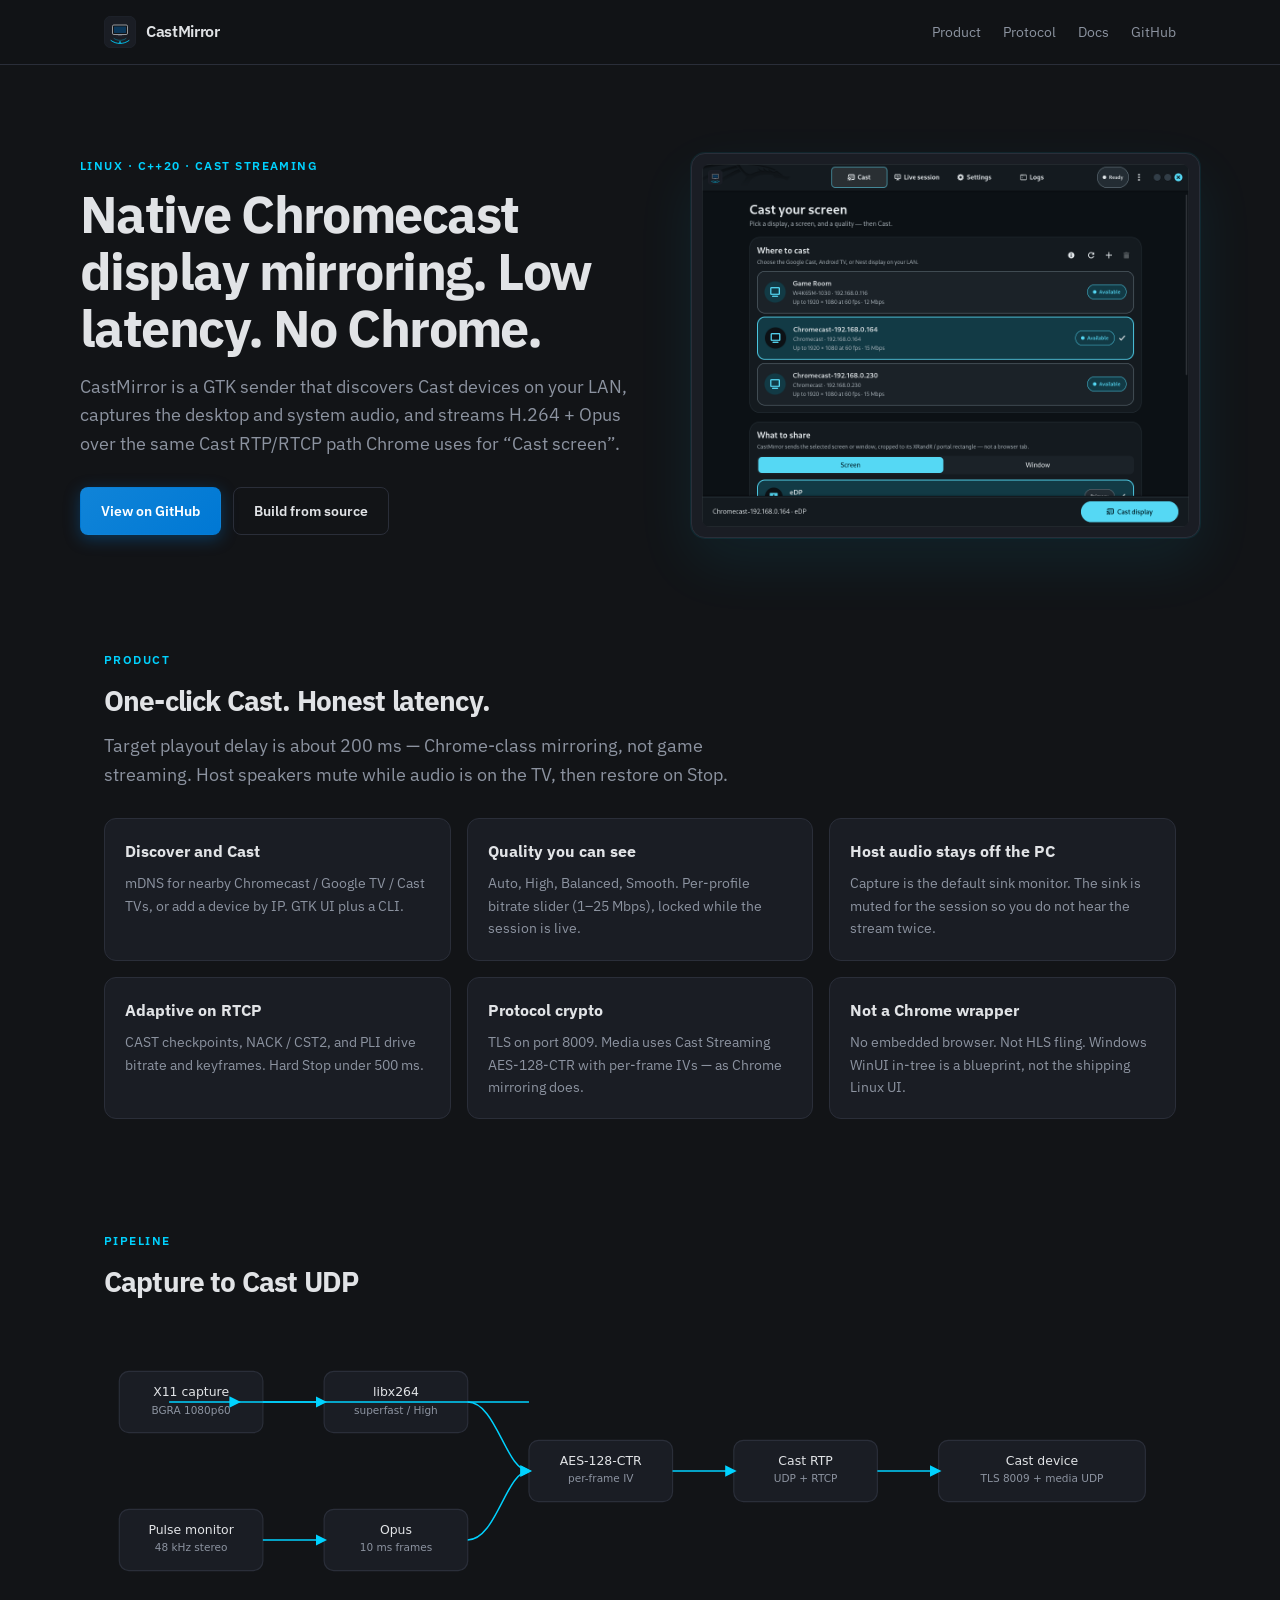
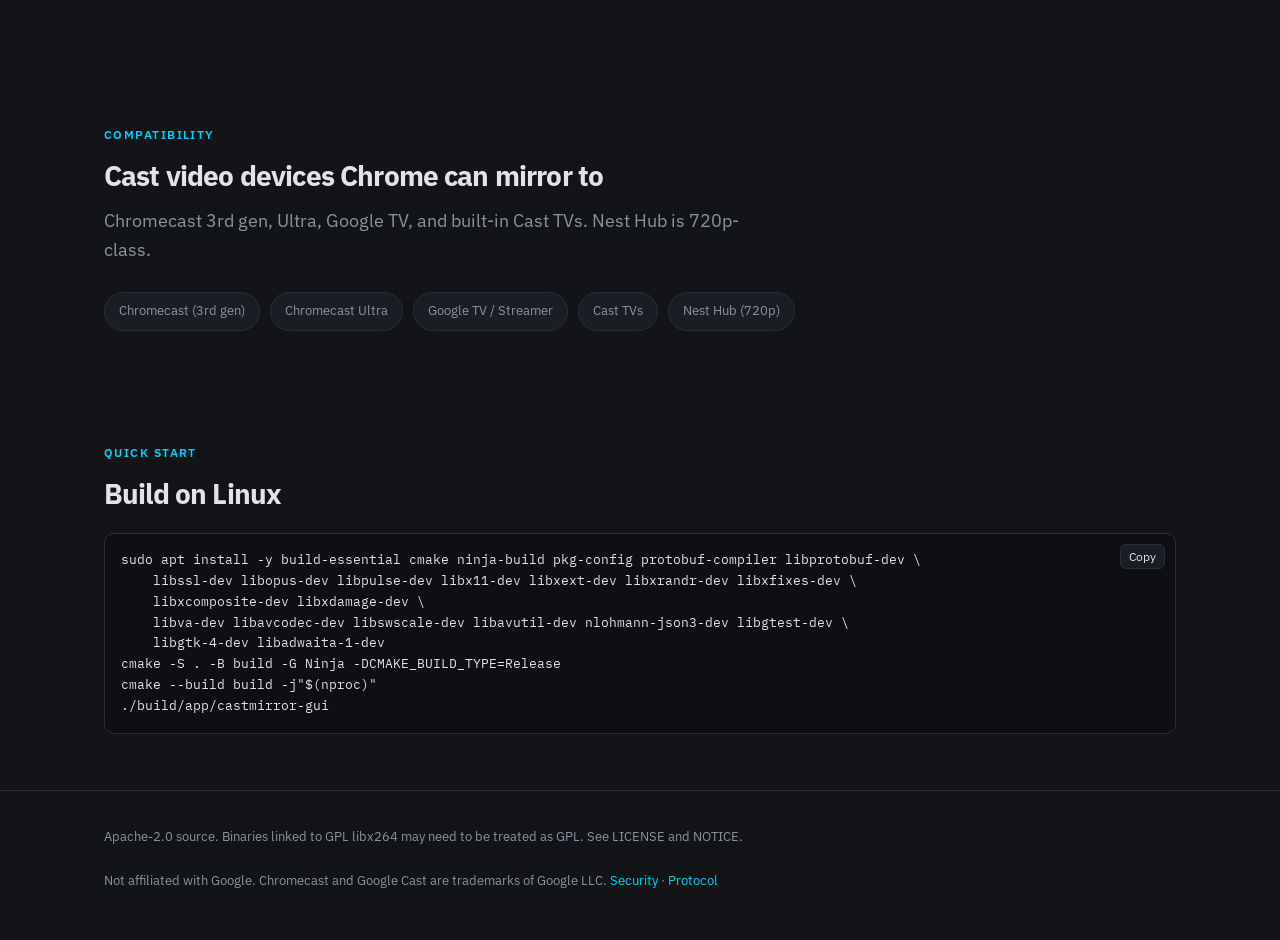
==== docs/index.html @ 37ae88c6 "docs: sweep stale documentation, update architecture, test report to 87/87, and dependencies" ====
<!DOCTYPE html>
<html lang="en">
<head>
  <meta charset="utf-8">
  <meta name="viewport" content="width=device-width, initial-scale=1">
  <title>CastMirror — Native Chromecast display mirroring</title>
  <meta name="description" content="Native Chromecast display mirroring for Linux. Low latency. No Chrome.">
  <meta property="og:title" content="CastMirror">
  <meta property="og:description" content="Native Chromecast display mirroring. Low latency. No Chrome.">
  <meta property="og:image" content="assets/og-image.png">
  <link rel="icon" href="assets/favicon.svg" type="image/svg+xml">
  <link rel="preconnect" href="https://fonts.googleapis.com">
  <link rel="preconnect" href="https://fonts.gstatic.com" crossorigin>
  <link href="https://fonts.googleapis.com/css2?family=IBM+Plex+Mono:wght@400;500&family=IBM+Plex+Sans:wght@400;500;600;700&display=swap" rel="stylesheet">
  <link rel="stylesheet" href="styles.css">
</head>
<body>
  <nav>
    <div class="wrap">
      <a class="brand" href="#top"><img src="assets/logo.svg" alt="">CastMirror</a>
      <div class="nav-links">
        <a href="#product">Product</a>
        <a href="#protocol">Protocol</a>
        <a data-repo-href="/blob/master/docs/building.md">Docs</a>
        <a data-repo-href="">GitHub</a>
      </div>
    </div>
  </nav>

  <header class="wrap hero" id="top">
    <div>
      <p class="section-kicker">Linux · C++20 · Cast Streaming</p>
      <h1>Native Chromecast display mirroring. Low latency. No Chrome.</h1>
      <p class="lede">CastMirror is a GTK sender that discovers Cast devices on your LAN, captures the desktop and system audio, and streams H.264 + Opus over the same Cast RTP/RTCP path Chrome uses for “Cast screen”.</p>
      <div class="cta">
        <a class="btn btn-primary" data-repo-href="">View on GitHub</a>
        <a class="btn btn-ghost" href="#start">Build from source</a>
      </div>
    </div>
    <div class="bezel">
      <img src="assets/screenshot-cast.png" alt="CastMirror GTK app in the Ready state">
    </div>
  </header>

  <section id="product">
    <div class="wrap">
      <p class="section-kicker">Product</p>
      <h2>One-click Cast. Honest latency.</h2>
      <p class="lede">Target playout delay is about 200 ms — Chrome-class mirroring, not game streaming. Host speakers mute while audio is on the TV, then restore on Stop.</p>
      <div class="grid">
        <article class="card">
          <h3>Discover and Cast</h3>
          <p>mDNS for nearby Chromecast / Google TV / Cast TVs, or add a device by IP. GTK UI plus a CLI.</p>
        </article>
        <article class="card">
          <h3>Quality you can see</h3>
          <p>Auto, High, Balanced, Smooth. Per-profile bitrate slider (1–25 Mbps), locked while the session is live.</p>
        </article>
        <article class="card">
          <h3>Host audio stays off the PC</h3>
          <p>Capture is the default sink monitor. The sink is muted for the session so you do not hear the stream twice.</p>
        </article>
        <article class="card">
          <h3>Adaptive on RTCP</h3>
          <p>CAST checkpoints, NACK / CST2, and PLI drive bitrate and keyframes. Hard Stop under 500 ms.</p>
        </article>
        <article class="card">
          <h3>Protocol crypto</h3>
          <p>TLS on port 8009. Media uses Cast Streaming AES-128-CTR with per-frame IVs — as Chrome mirroring does.</p>
        </article>
        <article class="card">
          <h3>Not a Chrome wrapper</h3>
          <p>No embedded browser. Not HLS fling. Windows WinUI in-tree is a blueprint, not the shipping Linux UI.</p>
        </article>
      </div>
    </div>
  </section>

  <section id="protocol">
    <div class="wrap">
      <p class="section-kicker">Pipeline</p>
      <h2>Capture to Cast UDP</h2>
      <img class="pipeline" src="assets/pipeline.svg" alt="X11 and Pulse capture into x264 and Opus, AES-128-CTR, Cast RTP, Cast device">
    </div>
  </section>

  <section>
    <div class="wrap">
      <p class="section-kicker">Compatibility</p>
      <h2>Cast video devices Chrome can mirror to</h2>
      <p class="lede">Chromecast 3rd gen, Ultra, Google TV, and built-in Cast TVs. Nest Hub is 720p-class.</p>
      <div class="strip">
        <span class="chip">Chromecast (3rd gen)</span>
        <span class="chip">Chromecast Ultra</span>
        <span class="chip">Google TV / Streamer</span>
        <span class="chip">Cast TVs</span>
        <span class="chip">Nest Hub (720p)</span>
      </div>
    </div>
  </section>

  <section id="start">
    <div class="wrap">
      <p class="section-kicker">Quick start</p>
      <h2>Build on Linux</h2>
      <pre><button class="copy" type="button">Copy</button>sudo apt install -y build-essential cmake ninja-build pkg-config protobuf-compiler libprotobuf-dev \
    libssl-dev libopus-dev libpulse-dev libx11-dev libxext-dev libxrandr-dev libxfixes-dev \
    libxcomposite-dev libxdamage-dev \
    libva-dev libavcodec-dev libswscale-dev libavutil-dev nlohmann-json3-dev libgtest-dev \
    libgtk-4-dev libadwaita-1-dev
cmake -S . -B build -G Ninja -DCMAKE_BUILD_TYPE=Release
cmake --build build -j"$(nproc)"
./build/app/castmirror-gui</pre>
    </div>
  </section>

  <footer>
    <div class="wrap">
      <div>
        Apache-2.0 source. Binaries linked to GPL libx264 may need to be treated as GPL.
        See LICENSE and NOTICE.
      </div>
      <div>
        Not affiliated with Google. Chromecast and Google Cast are trademarks of Google LLC.
        <a data-repo-href="/blob/master/SECURITY.md">Security</a>
        ·
        <a data-repo-href="/blob/master/docs/protocol.md">Protocol</a>
      </div>
    </div>
  </footer>
  <script src="site.js"></script>
</body>
</html>
---- docs/styles.css ----
:root {
  --bg: #121417;
  --surface: #1a1d24;
  --border: #2a2e39;
  --text: #e1e3e6;
  --muted: #8c93a0;
  --cyan: #00d2ff;
  --blue: #0078d4;
  --live: #4caf50;
  --max: 1120px;
  --sans: "IBM Plex Sans", "Inter", "Segoe UI", sans-serif;
  --mono: "IBM Plex Mono", "ui-monospace", monospace;
}

*, *::before, *::after { box-sizing: border-box; }

html { scroll-behavior: smooth; }

@media (prefers-reduced-motion: reduce) {
  html { scroll-behavior: auto; }
  * { transition: none !important; }
}

body {
  margin: 0;
  background: var(--bg);
  color: var(--text);
  font-family: var(--sans);
  line-height: 1.6;
  font-size: 16px;
}

a { color: var(--cyan); text-decoration: none; }
a:hover { text-decoration: underline; }

.wrap { max-width: var(--max); margin: 0 auto; padding: 0 24px; }

nav {
  position: sticky;
  top: 0;
  z-index: 20;
  background: rgba(18, 20, 23, 0.86);
  backdrop-filter: blur(12px);
  border-bottom: 1px solid var(--border);
}

nav .wrap {
  display: flex;
  align-items: center;
  justify-content: space-between;
  height: 64px;
}

.brand {
  display: flex;
  align-items: center;
  gap: 10px;
  color: var(--text);
  font-weight: 600;
  letter-spacing: -0.02em;
}

.brand img { width: 32px; height: 32px; }

.nav-links { display: flex; gap: 22px; font-size: 14px; color: var(--muted); }
.nav-links a { color: var(--muted); }
.nav-links a:hover { color: var(--text); text-decoration: none; }

.hero {
  padding: 88px 0 56px;
  display: grid;
  grid-template-columns: 1.05fr 0.95fr;
  gap: 48px;
  align-items: center;
}

.hero h1 {
  font-size: clamp(36px, 5vw, 52px);
  line-height: 1.1;
  letter-spacing: -0.03em;
  margin: 0 0 16px;
  font-weight: 700;
}

.lede {
  color: var(--muted);
  font-size: 18px;
  max-width: 36em;
  margin: 0 0 28px;
}

.cta { display: flex; gap: 12px; flex-wrap: wrap; }

.btn {
  display: inline-flex;
  align-items: center;
  justify-content: center;
  padding: 12px 20px;
  border-radius: 8px;
  font-weight: 600;
  font-size: 14px;
  border: 1px solid transparent;
  text-decoration: none !important;
}

.btn-primary { background: linear-gradient(135deg, #1084d8, var(--blue)); color: #fff; box-shadow: 0 4px 16px rgba(0, 120, 212, 0.35); }
.btn-ghost { background: transparent; color: var(--text); border-color: var(--border); }

.bezel {
  background: var(--surface);
  border: 1px solid var(--border);
  border-radius: 14px;
  padding: 10px;
  box-shadow: 0 0 0 1px rgba(0, 210, 255, 0.08), 0 24px 60px rgba(0, 210, 255, 0.08);
}

.bezel img { width: 100%; display: block; border-radius: 8px; }

section { padding: 56px 0; }
section h2 {
  font-size: 28px;
  letter-spacing: -0.03em;
  margin: 0 0 8px;
}
.section-kicker { color: var(--cyan); font-size: 12px; font-weight: 600; letter-spacing: 0.12em; text-transform: uppercase; margin: 0 0 10px; }

.grid {
  display: grid;
  grid-template-columns: repeat(3, 1fr);
  gap: 16px;
  margin-top: 28px;
}

.card {
  background: var(--surface);
  border: 1px solid var(--border);
  border-radius: 12px;
  padding: 20px;
}

.card h3 { margin: 0 0 8px; font-size: 16px; }
.card p { margin: 0; color: var(--muted); font-size: 14px; }

.pipeline { width: 100%; height: auto; margin-top: 24px; }

.strip {
  display: flex;
  flex-wrap: wrap;
  gap: 10px;
  margin-top: 20px;
}

.chip {
  border: 1px solid var(--border);
  background: var(--surface);
  border-radius: 999px;
  padding: 8px 14px;
  font-size: 13px;
  color: var(--muted);
}

pre {
  background: #0d0f12;
  border: 1px solid var(--border);
  border-radius: 10px;
  padding: 16px 16px 16px 16px;
  overflow-x: auto;
  font-family: var(--mono);
  font-size: 13px;
  position: relative;
  margin: 16px 0 0;
}

.copy {
  position: absolute;
  top: 10px;
  right: 10px;
  background: var(--surface);
  color: var(--text);
  border: 1px solid var(--border);
  border-radius: 6px;
  padding: 4px 8px;
  font-size: 12px;
  cursor: pointer;
  font-family: var(--sans);
}

footer {
  border-top: 1px solid var(--border);
  padding: 36px 0 48px;
  color: var(--muted);
  font-size: 13px;
}

footer .wrap { display: flex; justify-content: space-between; gap: 24px; flex-wrap: wrap; }

@media (max-width: 860px) {
  .hero { grid-template-columns: 1fr; padding-top: 48px; }
  .grid { grid-template-columns: 1fr; }
  .nav-links { display: none; }
}
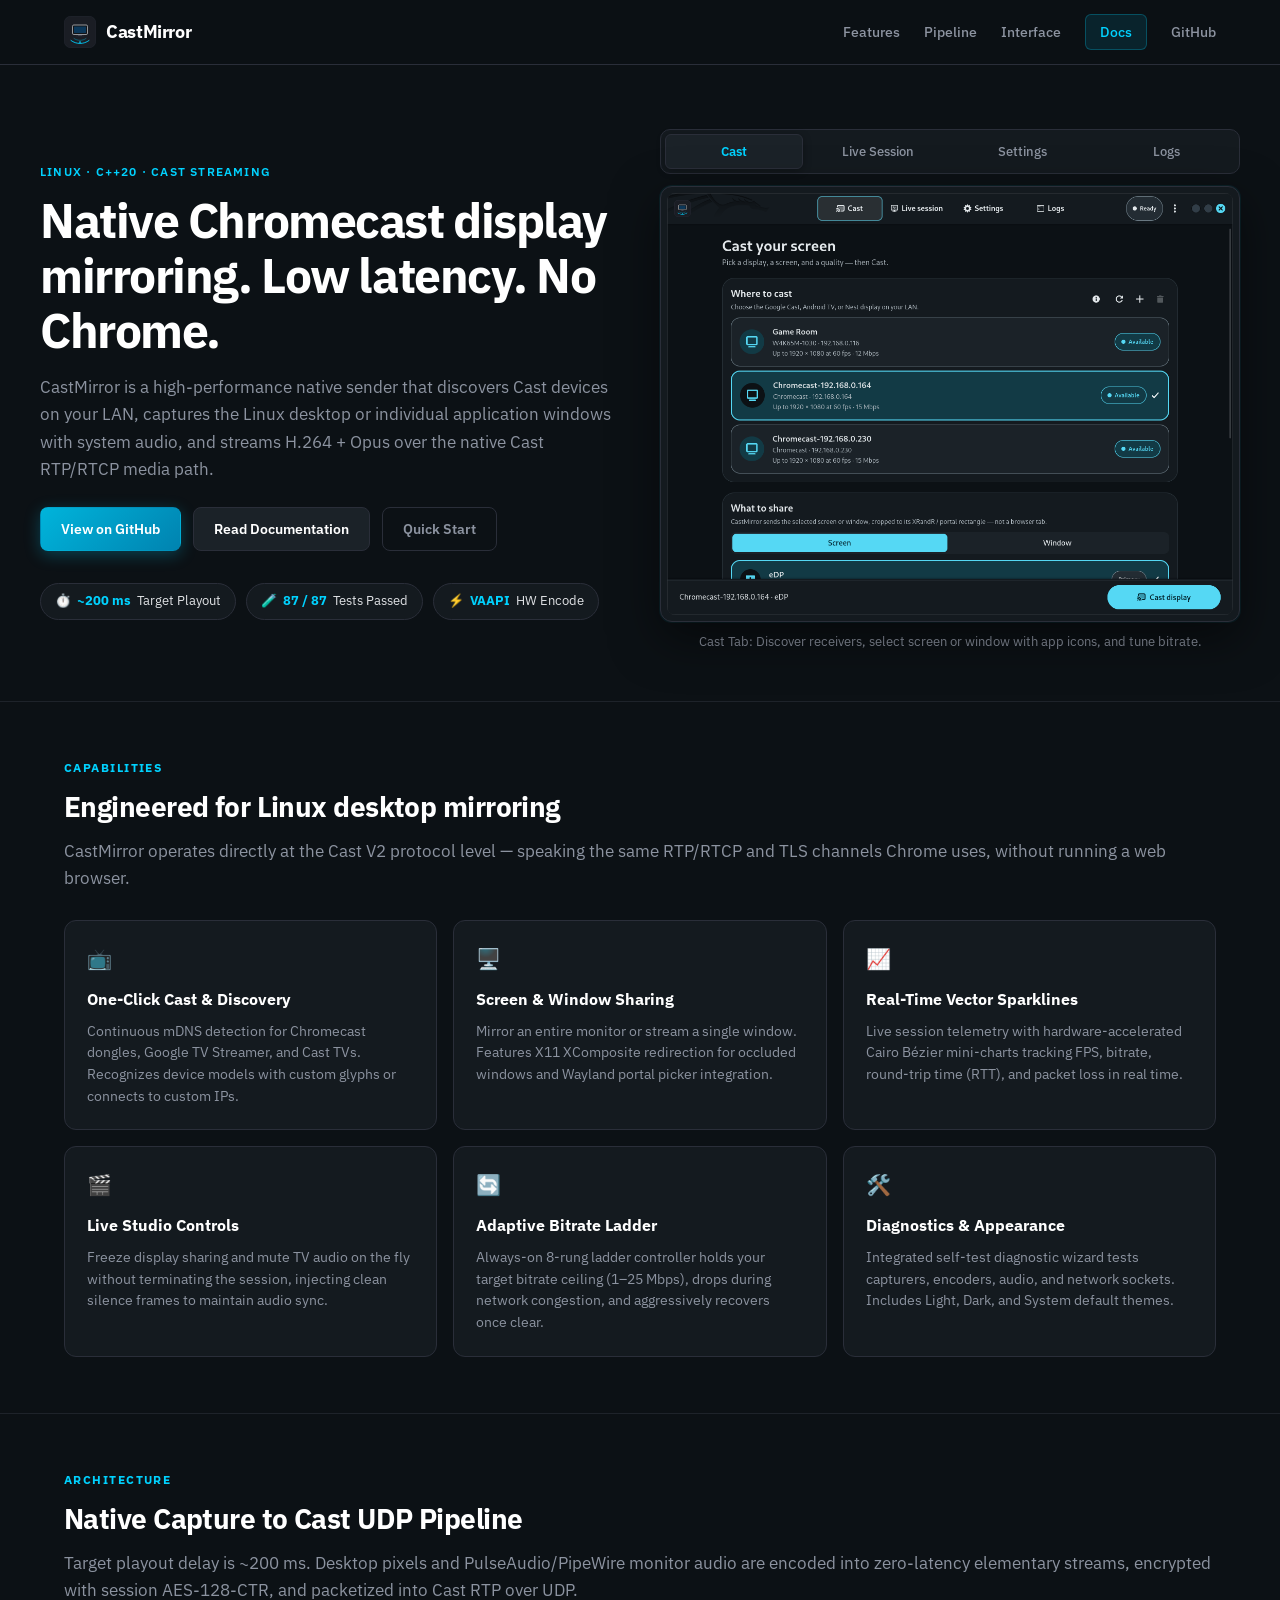
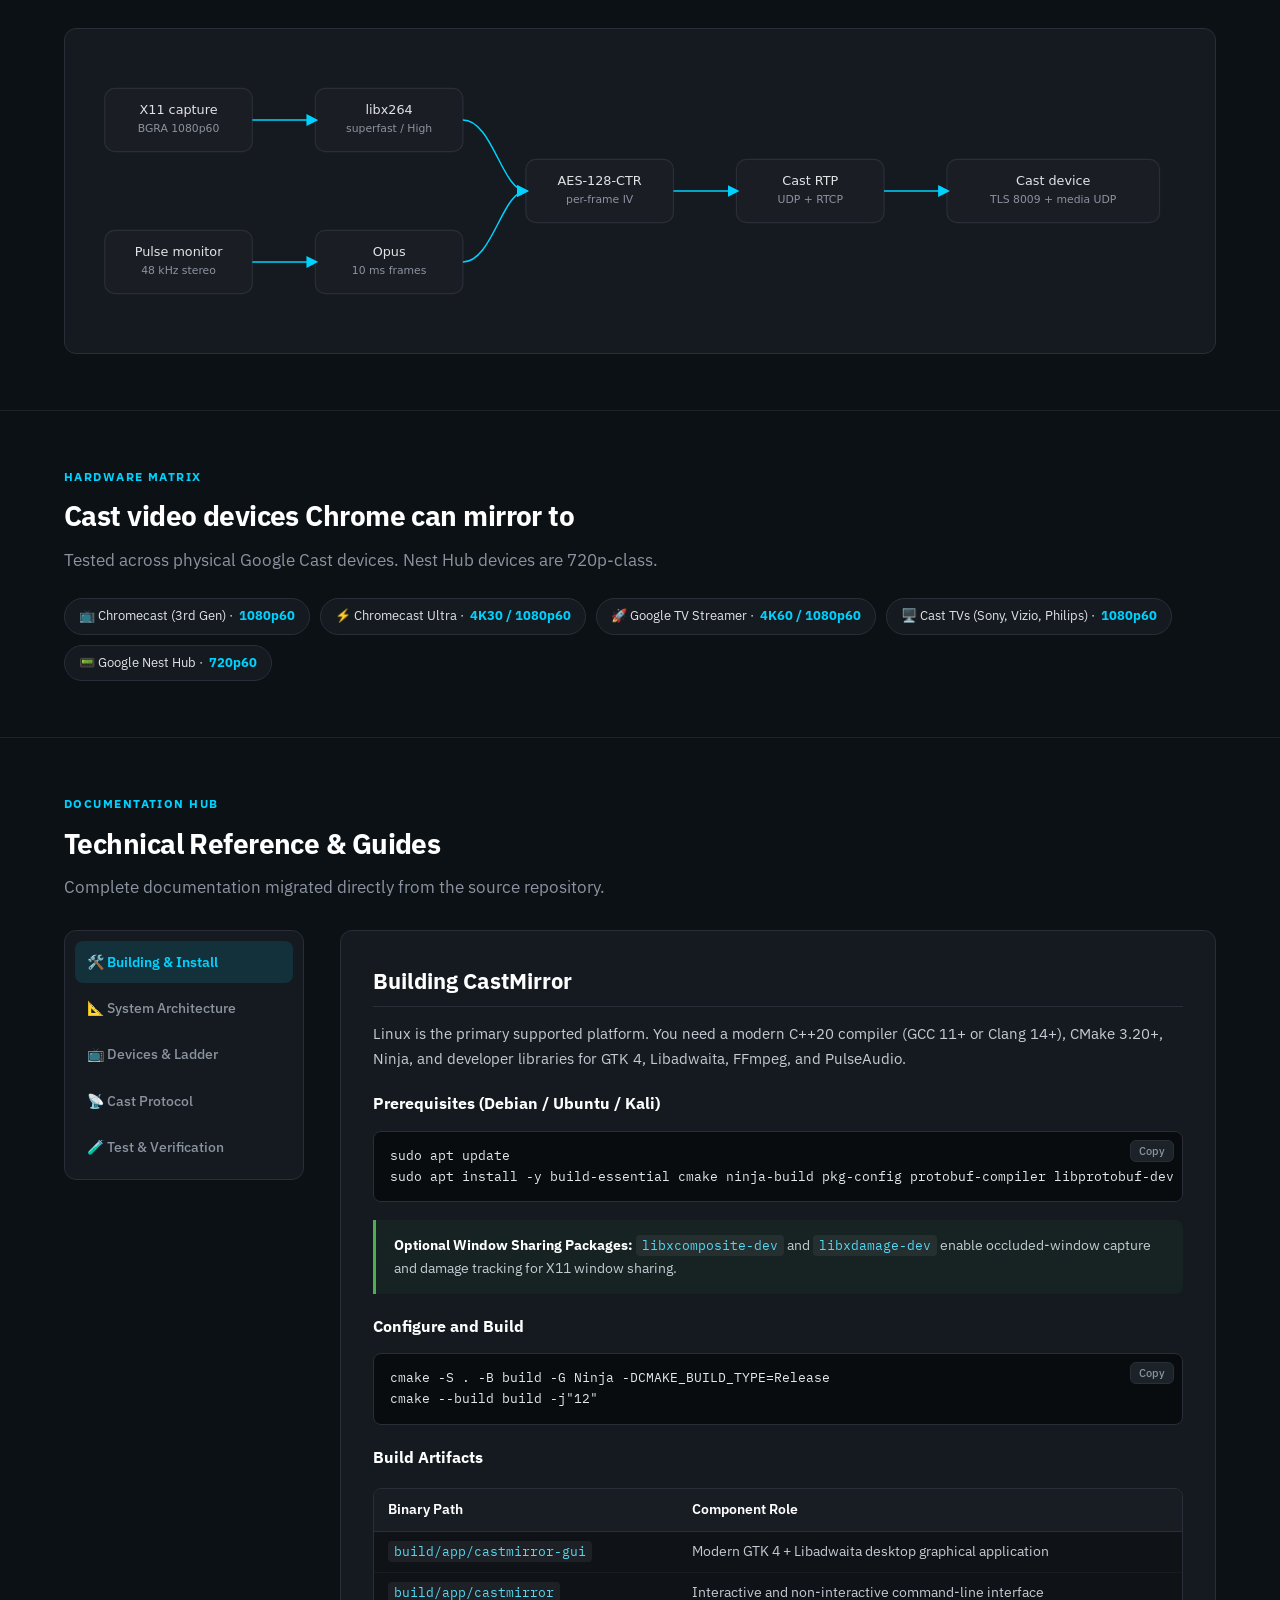
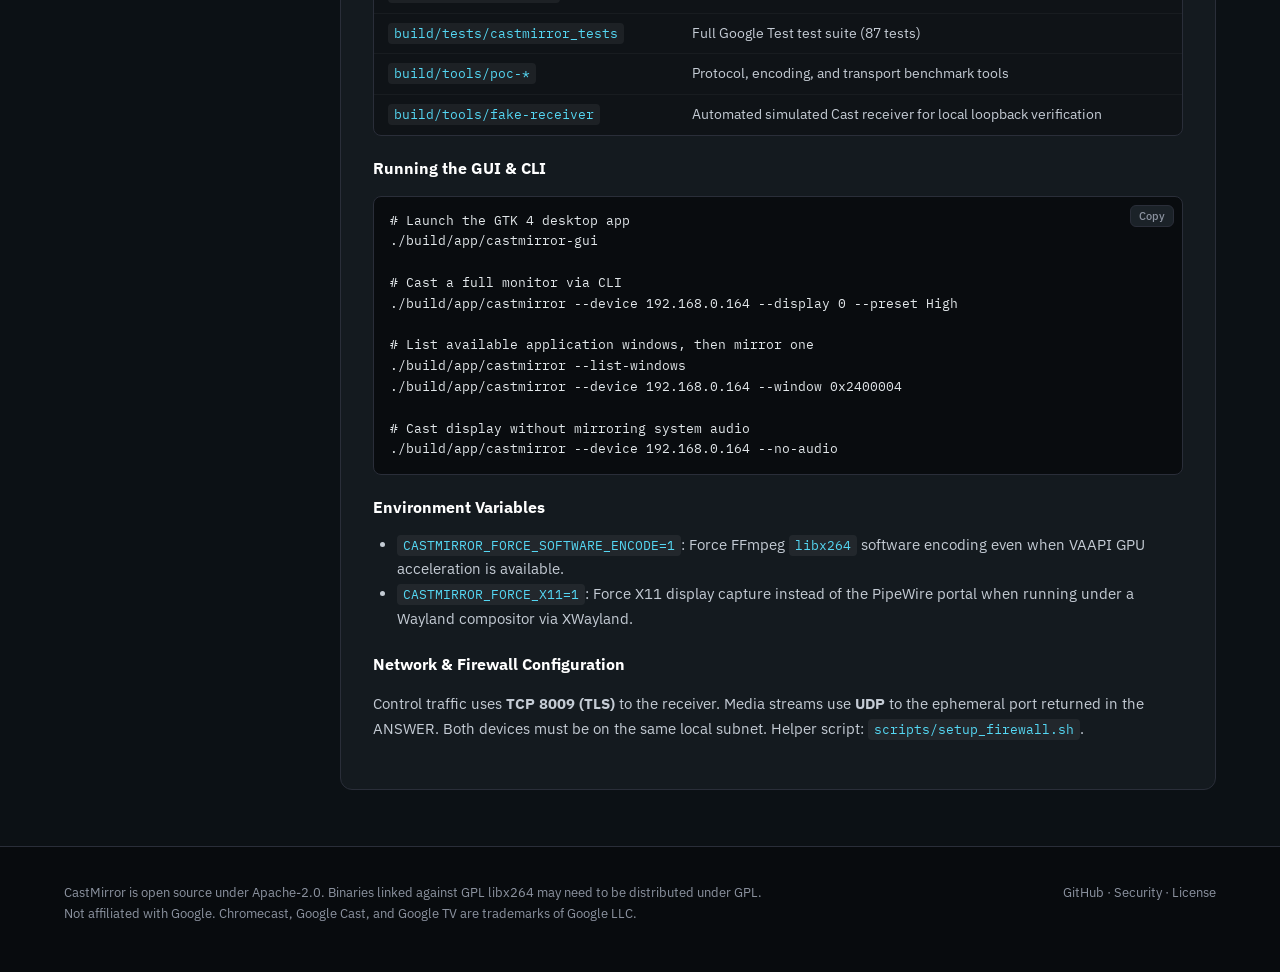
==== commit 8e36b9a3: "feat(docs): redesign website with interactive app showcase and full documentation hub" ====
--- a/docs/index.html
+++ b/docs/index.html
@@ -3,131 +3,419 @@
 <head>
   <meta charset="utf-8">
   <meta name="viewport" content="width=device-width, initial-scale=1">
-  <title>CastMirror — Native Chromecast display mirroring</title>
-  <meta name="description" content="Native Chromecast display mirroring for Linux. Low latency. No Chrome.">
-  <meta property="og:title" content="CastMirror">
-  <meta property="og:description" content="Native Chromecast display mirroring. Low latency. No Chrome.">
+  <title>CastMirror — Native Chromecast Display Mirroring for Linux</title>
+  <meta name="description" content="Native C++20 Chromecast display mirroring for Linux. Low latency, hardware-accelerated H.264, Opus audio, GTK 4 + Libadwaita UI. No Chrome required.">
+  <meta property="og:title" content="CastMirror — Native Chromecast Display Mirroring">
+  <meta property="og:description" content="Native Chromecast display mirroring for Linux. Low latency. No Chrome.">
   <meta property="og:image" content="assets/og-image.png">
   <link rel="icon" href="assets/favicon.svg" type="image/svg+xml">
   <link rel="preconnect" href="https://fonts.googleapis.com">
   <link rel="preconnect" href="https://fonts.gstatic.com" crossorigin>
-  <link href="https://fonts.googleapis.com/css2?family=IBM+Plex+Mono:wght@400;500&family=IBM+Plex+Sans:wght@400;500;600;700&display=swap" rel="stylesheet">
+  <link href="https://fonts.googleapis.com/css2?family=IBM+Plex+Mono:wght@400;500;600&family=IBM+Plex+Sans:wght@400;500;600;700&display=swap" rel="stylesheet">
   <link rel="stylesheet" href="styles.css">
 </head>
 <body>
+  <!-- Navigation -->
   <nav>
     <div class="wrap">
-      <a class="brand" href="#top"><img src="assets/logo.svg" alt="">CastMirror</a>
+      <a class="brand" href="#top">
+        <img src="assets/logo.svg" alt="CastMirror Logo">
+        <span>CastMirror</span>
+      </a>
       <div class="nav-links">
-        <a href="#product">Product</a>
-        <a href="#protocol">Protocol</a>
-        <a data-repo-href="/blob/master/docs/building.md">Docs</a>
+        <a href="#product">Features</a>
+        <a href="#pipeline">Pipeline</a>
+        <a href="#showcase">Interface</a>
+        <a href="#documentation" class="btn-nav">Docs</a>
         <a data-repo-href="">GitHub</a>
       </div>
     </div>
   </nav>
 
+  <!-- Hero -->
   <header class="wrap hero" id="top">
-    <div>
-      <p class="section-kicker">Linux · C++20 · Cast Streaming</p>
+    <div class="hero-left">
+      <div class="hero-tag">Linux · C++20 · Cast Streaming</div>
       <h1>Native Chromecast display mirroring. Low latency. No Chrome.</h1>
-      <p class="lede">CastMirror is a GTK sender that discovers Cast devices on your LAN, captures the desktop and system audio, and streams H.264 + Opus over the same Cast RTP/RTCP path Chrome uses for “Cast screen”.</p>
+      <p class="lede">
+        CastMirror is a high-performance native sender that discovers Cast devices on your LAN, captures the Linux desktop or individual application windows with system audio, and streams H.264 + Opus over the native Cast RTP/RTCP media path.
+      </p>
       <div class="cta">
         <a class="btn btn-primary" data-repo-href="">View on GitHub</a>
-        <a class="btn btn-ghost" href="#start">Build from source</a>
-      </div>
-    </div>
-    <div class="bezel">
-      <img src="assets/screenshot-cast.png" alt="CastMirror GTK app in the Ready state">
+        <a class="btn btn-secondary" href="#documentation">Read Documentation</a>
+        <a class="btn btn-ghost" href="#doc-building">Quick Start</a>
+      </div>
+      <div class="strip" style="margin-top: 8px;">
+        <span class="chip">⏱️ <strong>~200 ms</strong> Target Playout</span>
+        <span class="chip">🧪 <strong>87 / 87</strong> Tests Passed</span>
+        <span class="chip">⚡ <strong>VAAPI</strong> HW Encode</span>
+      </div>
+    </div>
+
+    <!-- Interactive Tabbed App Showcase -->
+    <div class="showcase-container" id="showcase">
+      <div class="showcase-tabs">
+        <button class="showcase-tab-btn is-active" data-tab="cast" type="button">Cast</button>
+        <button class="showcase-tab-btn" data-tab="live" type="button">Live Session</button>
+        <button class="showcase-tab-btn" data-tab="settings" type="button">Settings</button>
+        <button class="showcase-tab-btn" data-tab="logs" type="button">Logs</button>
+      </div>
+      <div class="bezel">
+        <img id="showcase-img" src="assets/screenshot-cast.png" alt="CastMirror — Cast Tab">
+      </div>
+      <div class="showcase-caption" id="showcase-caption">
+        Cast Tab: Discover receivers, select screen or window with app icons, and tune bitrate.
+      </div>
     </div>
   </header>
 
+  <!-- Features Grid -->
   <section id="product">
     <div class="wrap">
-      <p class="section-kicker">Product</p>
-      <h2>One-click Cast. Honest latency.</h2>
-      <p class="lede">Target playout delay is about 200 ms — Chrome-class mirroring, not game streaming. Host speakers mute while audio is on the TV, then restore on Stop.</p>
+      <p class="section-kicker">Capabilities</p>
+      <h2>Engineered for Linux desktop mirroring</h2>
+      <p class="lede">CastMirror operates directly at the Cast V2 protocol level — speaking the same RTP/RTCP and TLS channels Chrome uses, without running a web browser.</p>
+      
       <div class="grid">
         <article class="card">
-          <h3>Discover and Cast</h3>
-          <p>mDNS for nearby Chromecast / Google TV / Cast TVs, or add a device by IP. GTK UI plus a CLI.</p>
-        </article>
-        <article class="card">
-          <h3>Quality you can see</h3>
-          <p>Auto, High, Balanced, Smooth. Per-profile bitrate slider (1–25 Mbps), locked while the session is live.</p>
-        </article>
-        <article class="card">
-          <h3>Host audio stays off the PC</h3>
-          <p>Capture is the default sink monitor. The sink is muted for the session so you do not hear the stream twice.</p>
-        </article>
-        <article class="card">
-          <h3>Adaptive on RTCP</h3>
-          <p>CAST checkpoints, NACK / CST2, and PLI drive bitrate and keyframes. Hard Stop under 500 ms.</p>
-        </article>
-        <article class="card">
-          <h3>Protocol crypto</h3>
-          <p>TLS on port 8009. Media uses Cast Streaming AES-128-CTR with per-frame IVs — as Chrome mirroring does.</p>
-        </article>
-        <article class="card">
-          <h3>Not a Chrome wrapper</h3>
-          <p>No embedded browser. Not HLS fling. Windows WinUI in-tree is a blueprint, not the shipping Linux UI.</p>
+          <span class="card-icon">📺</span>
+          <h3>One-Click Cast &amp; Discovery</h3>
+          <p>Continuous mDNS detection for Chromecast dongles, Google TV Streamer, and Cast TVs. Recognizes device models with custom glyphs or connects to custom IPs.</p>
+        </article>
+
+        <article class="card">
+          <span class="card-icon">🖥️</span>
+          <h3>Screen &amp; Window Sharing</h3>
+          <p>Mirror an entire monitor or stream a single window. Features X11 XComposite redirection for occluded windows and Wayland portal picker integration.</p>
+        </article>
+
+        <article class="card">
+          <span class="card-icon">📈</span>
+          <h3>Real-Time Vector Sparklines</h3>
+          <p>Live session telemetry with hardware-accelerated Cairo Bézier mini-charts tracking FPS, bitrate, round-trip time (RTT), and packet loss in real time.</p>
+        </article>
+
+        <article class="card">
+          <span class="card-icon">🎬</span>
+          <h3>Live Studio Controls</h3>
+          <p>Freeze display sharing and mute TV audio on the fly without terminating the session, injecting clean silence frames to maintain audio sync.</p>
+        </article>
+
+        <article class="card">
+          <span class="card-icon">🔄</span>
+          <h3>Adaptive Bitrate Ladder</h3>
+          <p>Always-on 8-rung ladder controller holds your target bitrate ceiling (1–25 Mbps), drops during network congestion, and aggressively recovers once clear.</p>
+        </article>
+
+        <article class="card">
+          <span class="card-icon">🛠️</span>
+          <h3>Diagnostics &amp; Appearance</h3>
+          <p>Integrated self-test diagnostic wizard tests capturers, encoders, audio, and network sockets. Includes Light, Dark, and System default themes.</p>
         </article>
       </div>
     </div>
   </section>
 
-  <section id="protocol">
-    <div class="wrap">
-      <p class="section-kicker">Pipeline</p>
-      <h2>Capture to Cast UDP</h2>
-      <img class="pipeline" src="assets/pipeline.svg" alt="X11 and Pulse capture into x264 and Opus, AES-128-CTR, Cast RTP, Cast device">
+  <!-- Media Pipeline Section -->
+  <section id="pipeline">
+    <div class="wrap">
+      <p class="section-kicker">Architecture</p>
+      <h2>Native Capture to Cast UDP Pipeline</h2>
+      <p class="lede">
+        Target playout delay is ~200 ms. Desktop pixels and PulseAudio/PipeWire monitor audio are encoded into zero-latency elementary streams, encrypted with session AES-128-CTR, and packetized into Cast RTP over UDP.
+      </p>
+      <div class="pipeline-box">
+        <img class="pipeline-img" src="assets/pipeline.svg" alt="CastMirror Media Pipeline Diagram">
+      </div>
     </div>
   </section>
 
-  <section>
-    <div class="wrap">
-      <p class="section-kicker">Compatibility</p>
+  <!-- Device Compatibility Chips -->
+  <section id="compatibility">
+    <div class="wrap">
+      <p class="section-kicker">Hardware Matrix</p>
       <h2>Cast video devices Chrome can mirror to</h2>
-      <p class="lede">Chromecast 3rd gen, Ultra, Google TV, and built-in Cast TVs. Nest Hub is 720p-class.</p>
+      <p class="lede">Tested across physical Google Cast devices. Nest Hub devices are 720p-class.</p>
       <div class="strip">
-        <span class="chip">Chromecast (3rd gen)</span>
-        <span class="chip">Chromecast Ultra</span>
-        <span class="chip">Google TV / Streamer</span>
-        <span class="chip">Cast TVs</span>
-        <span class="chip">Nest Hub (720p)</span>
+        <span class="chip">📺 Chromecast (3rd Gen) · <strong>1080p60</strong></span>
+        <span class="chip">⚡ Chromecast Ultra · <strong>4K30 / 1080p60</strong></span>
+        <span class="chip">🚀 Google TV Streamer · <strong>4K60 / 1080p60</strong></span>
+        <span class="chip">🖥️ Cast TVs (Sony, Vizio, Philips) · <strong>1080p60</strong></span>
+        <span class="chip">📟 Google Nest Hub · <strong>720p60</strong></span>
       </div>
     </div>
   </section>
 
-  <section id="start">
-    <div class="wrap">
-      <p class="section-kicker">Quick start</p>
-      <h2>Build on Linux</h2>
-      <pre><button class="copy" type="button">Copy</button>sudo apt install -y build-essential cmake ninja-build pkg-config protobuf-compiler libprotobuf-dev \
-    libssl-dev libopus-dev libpulse-dev libx11-dev libxext-dev libxrandr-dev libxfixes-dev \
-    libxcomposite-dev libxdamage-dev \
-    libva-dev libavcodec-dev libswscale-dev libavutil-dev nlohmann-json3-dev libgtest-dev \
-    libgtk-4-dev libadwaita-1-dev
-cmake -S . -B build -G Ninja -DCMAKE_BUILD_TYPE=Release
-cmake --build build -j"$(nproc)"
-./build/app/castmirror-gui</pre>
+  <!-- Full Documentation Hub -->
+  <section id="documentation">
+    <div class="wrap">
+      <p class="section-kicker">Documentation Hub</p>
+      <h2>Technical Reference &amp; Guides</h2>
+      <p class="lede">Complete documentation migrated directly from the source repository.</p>
+
+      <div class="docs-layout">
+        <!-- Sticky Sidebar Navigation -->
+        <div class="docs-nav">
+          <a class="docs-nav-link is-active" data-doc="doc-building" href="#doc-building">🛠️ Building &amp; Install</a>
+          <a class="docs-nav-link" data-doc="doc-architecture" href="#doc-architecture">📐 System Architecture</a>
+          <a class="docs-nav-link" data-doc="doc-compatibility" href="#doc-compatibility">📺 Devices &amp; Ladder</a>
+          <a class="docs-nav-link" data-doc="doc-protocol" href="#doc-protocol">📡 Cast Protocol</a>
+          <a class="docs-nav-link" data-doc="doc-tests" href="#doc-tests">🧪 Test &amp; Verification</a>
+        </div>
+
+        <!-- Documentation Panels -->
+        <div class="docs-content">
+          
+          <!-- Panel 1: Building & Installation -->
+          <div class="doc-panel is-active" id="doc-building">
+            <h3>Building CastMirror</h3>
+            <p>Linux is the primary supported platform. You need a modern C++20 compiler (GCC 11+ or Clang 14+), CMake 3.20+, Ninja, and developer libraries for GTK 4, Libadwaita, FFmpeg, and PulseAudio.</p>
+
+            <h4>Prerequisites (Debian / Ubuntu / Kali)</h4>
+            <pre><button class="copy" type="button">Copy</button>sudo apt update
+sudo apt install -y build-essential cmake ninja-build pkg-config protobuf-compiler libprotobuf-dev     libssl-dev libopus-dev libpulse-dev libx11-dev libxext-dev libxrandr-dev libxfixes-dev     libxcomposite-dev libxdamage-dev     libva-dev libavcodec-dev libswscale-dev libavutil-dev nlohmann-json3-dev libgtest-dev     libgtk-4-dev libadwaita-1-dev</pre>
+
+            <div class="callout callout-tip">
+              <strong>Optional Window Sharing Packages:</strong> <code>libxcomposite-dev</code> and <code>libxdamage-dev</code> enable occluded-window capture and damage tracking for X11 window sharing.
+            </div>
+
+            <h4>Configure and Build</h4>
+            <pre><button class="copy" type="button">Copy</button>cmake -S . -B build -G Ninja -DCMAKE_BUILD_TYPE=Release
+cmake --build build -j"12"</pre>
+
+            <h4>Build Artifacts</h4>
+            <div class="doc-table-wrap">
+              <table class="doc-table">
+                <thead>
+                  <tr><th>Binary Path</th><th>Component Role</th></tr>
+                </thead>
+                <tbody>
+                  <tr><td><code>build/app/castmirror-gui</code></td><td>Modern GTK 4 + Libadwaita desktop graphical application</td></tr>
+                  <tr><td><code>build/app/castmirror</code></td><td>Interactive and non-interactive command-line interface</td></tr>
+                  <tr><td><code>build/tests/castmirror_tests</code></td><td>Full Google Test test suite (87 tests)</td></tr>
+                  <tr><td><code>build/tools/poc-*</code></td><td>Protocol, encoding, and transport benchmark tools</td></tr>
+                  <tr><td><code>build/tools/fake-receiver</code></td><td>Automated simulated Cast receiver for local loopback verification</td></tr>
+                </tbody>
+              </table>
+            </div>
+
+            <h4>Running the GUI &amp; CLI</h4>
+            <pre><button class="copy" type="button">Copy</button># Launch the GTK 4 desktop app
+./build/app/castmirror-gui
+
+# Cast a full monitor via CLI
+./build/app/castmirror --device 192.168.0.164 --display 0 --preset High
+
+# List available application windows, then mirror one
+./build/app/castmirror --list-windows
+./build/app/castmirror --device 192.168.0.164 --window 0x2400004
+
+# Cast display without mirroring system audio
+./build/app/castmirror --device 192.168.0.164 --no-audio</pre>
+
+            <h4>Environment Variables</h4>
+            <ul>
+              <li><code>CASTMIRROR_FORCE_SOFTWARE_ENCODE=1</code>: Force FFmpeg <code>libx264</code> software encoding even when VAAPI GPU acceleration is available.</li>
+              <li><code>CASTMIRROR_FORCE_X11=1</code>: Force X11 display capture instead of the PipeWire portal when running under a Wayland compositor via XWayland.</li>
+            </ul>
+
+            <h4>Network &amp; Firewall Configuration</h4>
+            <p>Control traffic uses <strong>TCP 8009 (TLS)</strong> to the receiver. Media streams use <strong>UDP</strong> to the ephemeral port returned in the ANSWER. Both devices must be on the same local subnet. Helper script: <code>scripts/setup_firewall.sh</code>.</p>
+          </div>
+
+          <!-- Panel 2: Architecture & Design -->
+          <div class="doc-panel" id="doc-architecture">
+            <h3>System Architecture</h3>
+            <p>CastMirror is structured as a modular <strong>C++20 engine (<code>castcore</code>)</strong> with a decoupled <strong>GTK 4 + Libadwaita GUI (<code>app/gui</code>)</strong> and CLI (<code>app/cli</code>).</p>
+
+            <h4>Performance &amp; Latency Contract</h4>
+            <ul>
+              <li><strong>Connect to First Frame:</strong> &le; 8 seconds typical (including TLS, app launch, and OFFER/ANSWER negotiation).</li>
+              <li><strong>Glass-to-Glass Latency:</strong> &le; 200–250 ms on a clean 5 GHz LAN with <code>targetDelay: 200</code>.</li>
+              <li><strong>Teardown Budget:</strong> Clean Stop within &le; 500 ms (guaranteed halt of capture, encoders, and UDP sockets).</li>
+              <li><strong>Idle Safety:</strong> Capture and encoders never run in the background when disconnected.</li>
+            </ul>
+
+            <h4>Media Pipeline</h4>
+            <ul>
+              <li><strong>Video Path:</strong> X11 XRandR / PipeWire portal &rarr; BGRA frame &rarr; <code>GpuProcessor</code> (letterbox scaling, direct YUV420P/NV12 plane write) &rarr; Hardware VAAPI / libx264 encoder (0 B-frames, zerolatency) &rarr; Annex-B NALUs &rarr; <code>FrameCrypto</code> (AES-128-CTR) &rarr; <code>RtpPacketizer</code> (Cast RTP) &rarr; Paced UDP socket.</li>
+              <li><strong>Audio Path:</strong> PulseAudio / PipeWire default sink monitor &rarr; PCM 48 kHz stereo (10 ms chunks) &rarr; Opus encoder (192 kbps) &rarr; <code>FrameCrypto</code> &rarr; <code>RtpPacketizer</code> &rarr; UDP. Host audio sink is muted during streaming and restored on Stop.</li>
+            </ul>
+
+            <h4>State Machine</h4>
+            <p>All subsystems coordinate strictly through an explicit thread-safe state machine:</p>
+            <pre>Idle &rarr; Discovering &rarr; Ready &rarr; Connecting &rarr; Negotiating &rarr; Streaming &harr; Reconnecting &rarr; Stopping &rarr; Idle
+(Failed state transitions gracefully back to Idle or Reconnecting)</pre>
+
+            <h4>Module Boundaries</h4>
+            <div class="doc-table-wrap">
+              <table class="doc-table">
+                <thead>
+                  <tr><th>Module</th><th>Responsibilities</th></tr>
+                </thead>
+                <tbody>
+                  <tr><td><code>DeviceDiscovery</code></td><td>mDNS <code>_googlecast._tcp</code> browsing + local subnet TCP port 8009 scan</td></tr>
+                  <tr><td><code>CastChannel</code></td><td>TLS 1.2/1.3 Cast V2 socket on port 8009, Protobuf packet framing, PING/PONG heartbeats</td></tr>
+                  <tr><td><code>MirroringNegotiator</code></td><td>Firmware app launch (<code>0F5096E8</code>), JSON OFFER/ANSWER generation, AES key negotiation</td></tr>
+                  <tr><td><code>IDisplayCapture</code></td><td>Modular X11 (MIT-SHM, XComposite, XDamage, XFixes) and Wayland (PipeWire portal) backends</td></tr>
+                  <tr><td><code>IAudioCapture</code></td><td>PulseAudio loopback monitor sink with automatic host speaker muting and restoration</td></tr>
+                  <tr><td><code>IVideoEncoder</code></td><td>Hardware VAAPI (<code>h264_vaapi</code>) with automatic fallback to FFmpeg <code>libx264</code></td></tr>
+                  <tr><td><code>CastTransport</code></td><td>UDP Cast RTP packetization, pacing token bucket, RTCP feedback parser, duplicate NACK suppression</td></tr>
+                  <tr><td><code>AdaptiveController</code></td><td>8-rung dynamic adaptation ladder tracking packet loss, RTT, and jitter</td></tr>
+                </tbody>
+              </table>
+            </div>
+          </div>
+
+          <!-- Panel 3: Device Compatibility & Ladder -->
+          <div class="doc-panel" id="doc-compatibility">
+            <h3>Device Compatibility &amp; Adaptation</h3>
+            <p>CastMirror classifies receivers using mDNS capability bitmasks (<code>ca</code>) and model identifiers (<code>md</code>), verified against the receiver's negotiation ANSWER.</p>
+
+            <h4>Receiver Compatibility Matrix</h4>
+            <div class="doc-table-wrap">
+              <table class="doc-table">
+                <thead>
+                  <tr><th>Device Model</th><th>Model String (md)</th><th>H.264 Profile</th><th>Max Resolution &amp; FPS</th><th>Playout Delay</th></tr>
+                </thead>
+                <tbody>
+                  <tr><td>Chromecast (1st/2nd Gen)</td><td><code>Chromecast</code> / <code>NC2-6A5</code></td><td>Level 4.1</td><td>1080p30, 720p60</td><td>400 ms</td></tr>
+                  <tr><td>Chromecast (3rd Gen)</td><td><code>GA00439</code></td><td>Level 4.2</td><td>1080p60, 720p60</td><td>200 - 400 ms</td></tr>
+                  <tr><td>Chromecast Ultra</td><td><code>NC2-6A5-D</code></td><td>Level 5.1</td><td>4K30, 1080p60</td><td>200 - 400 ms</td></tr>
+                  <tr><td>Chromecast with Google TV (HD)</td><td><code>G454V</code></td><td>Level 4.2</td><td>1080p60, 720p60</td><td>200 - 400 ms</td></tr>
+                  <tr><td>Chromecast with Google TV (4K)</td><td><code>GZRNL</code></td><td>Level 5.1</td><td>4K60 (VP9), 4K30 (H.264), 1080p60</td><td>200 - 400 ms</td></tr>
+                  <tr><td>Google TV Streamer (4K)</td><td><code>GR1XN</code></td><td>Level 5.2</td><td>4K60, 1080p60</td><td>200 - 400 ms</td></tr>
+                  <tr><td>Google Nest Hub (1st/2nd Gen)</td><td><code>Google Nest Hub</code></td><td>Level 3.1</td><td>720p60, 720p30 (720p-class)</td><td>400 ms</td></tr>
+                  <tr><td>Cast TVs (Sony, Vizio, Philips)</td><td><code>Cast TV</code></td><td>Level 4.2</td><td>1080p60, 720p60</td><td>200 - 400 ms</td></tr>
+                </tbody>
+              </table>
+            </div>
+
+            <h4>8-Rung Dynamic Adaptation Ladder</h4>
+            <div class="doc-table-wrap">
+              <table class="doc-table">
+                <thead>
+                  <tr><th>Rung</th><th>Resolution</th><th>FPS</th><th>Target Bitrate</th><th>Trigger Condition</th></tr>
+                </thead>
+                <tbody>
+                  <tr><td><strong>0 (Ultra 4K)</strong></td><td>3840 &times; 2160</td><td>60</td><td>25.0 Mbps</td><td>4K device, 0% loss, RTT &lt; 20 ms</td></tr>
+                  <tr><td><strong>1 (4K Standard)</strong></td><td>3840 &times; 2160</td><td>30</td><td>18.0 Mbps</td><td>4K device, loss &lt; 1%, RTT &lt; 35 ms</td></tr>
+                  <tr><td><strong>2 (1440p High)</strong></td><td>2560 &times; 1440</td><td>60</td><td>12.0 Mbps</td><td>1440p+ device, loss &lt; 1.5%</td></tr>
+                  <tr><td><strong>3 (1080p60 Max)</strong></td><td>1920 &times; 1080</td><td>60</td><td>8.0 Mbps</td><td>Gen3 / Ultra / Google TV, loss &lt; 2%</td></tr>
+                  <tr><td><strong>4 (1080p30 Default)</strong></td><td>1920 &times; 1080</td><td>30</td><td>5.0 Mbps</td><td>Default baseline for all video receivers</td></tr>
+                  <tr><td><strong>5 (720p60 Smooth)</strong></td><td>1280 &times; 720</td><td>60</td><td>4.0 Mbps</td><td>Loss 2% &ndash; 5%, RTT &gt; 60 ms</td></tr>
+                  <tr><td><strong>6 (720p30 Resilient)</strong></td><td>1280 &times; 720</td><td>30</td><td>2.5 Mbps</td><td>Loss 5% &ndash; 10%, RTT &gt; 90 ms</td></tr>
+                  <tr><td><strong>7 (540p30 Emergency)</strong></td><td>960 &times; 540</td><td>30</td><td>1.2 Mbps</td><td>Loss &gt; 10%, RTT &gt; 150 ms</td></tr>
+                </tbody>
+              </table>
+            </div>
+          </div>
+
+          <!-- Panel 4: Protocol Deep-Dive -->
+          <div class="doc-panel" id="doc-protocol">
+            <h3>Cast Streaming Protocol Specification</h3>
+            <p>Google Cast screen mirroring uses a specialized real-time media protocol (not WebRTC ICE/DTLS and not HLS media playback).</p>
+
+            <h4>1. Control Plane (Cast V2 TLS :8009)</h4>
+            <ul>
+              <li><strong>Connection:</strong> OpenSSL TLS connection to device port 8009.</li>
+              <li><strong>Protobuf Frame:</strong> 4-byte big-endian length prefix followed by serialized <code>CastMessage</code>.</li>
+              <li><strong>Namespaces:</strong>
+                <ul>
+                  <li><code>urn:x-cast:com.google.cast.tp.connection</code> &mdash; Virtual sender/receiver session bindings.</li>
+                  <li><code>urn:x-cast:com.google.cast.tp.heartbeat</code> &mdash; PING / PONG keepalive packets (5-second cadence).</li>
+                  <li><code>urn:x-cast:com.google.cast.receiver</code> &mdash; <code>LAUNCH</code>, <code>STOP</code>, and <code>GET_STATUS</code> requests.</li>
+                  <li><code>urn:x-cast:com.google.cast.webrtc</code> &mdash; JSON OFFER / ANSWER session negotiation.</li>
+                </ul>
+              </li>
+              <li><strong>Firmware Mirroring App ID:</strong> <code>0F5096E8</code> (audio + video display mirroring) or <code>85CDB22F</code> (audio-only).</li>
+            </ul>
+
+            <h4>2. Media Plane (Cast RTP / RTCP over UDP)</h4>
+            <ul>
+              <li><strong>RTP Profile:</strong> <code>rtpProfile: "cast"</code> with a custom 7-byte Cast RTP header extension:
+                <pre>Byte 0:    Flags (Keyframe marker, Reference frame present)
+Bytes 1-2: Frame ID (monotonically increasing 16-bit integer)
+Bytes 3-4: Packet ID (packet index within frame)
+Bytes 5-6: Max Packet ID (total packet count - 1)</pre>
+              </li>
+              <li><strong>AES-128-CTR Crypto:</strong> Fresh random 16-byte key and 16-byte IV mask per session. Per-frame IV mixes <code>frame_id</code> with the IV mask.</li>
+              <li><strong>Compound RTCP:</strong> Sender Reports (SR) paired with receiver CAST feedback packets containing:
+                <ul>
+                  <li>Checkpoint Frame IDs acknowledging complete display rendering.</li>
+                  <li>Loss bitmasks (NACK / CST2) detailing dropped UDP packets for immediate retransmit.</li>
+                  <li>Picture Loss Indicators (PLI) signaling decoder desync and requesting an immediate IDR keyframe.</li>
+                </ul>
+              </li>
+            </ul>
+          </div>
+
+          <!-- Panel 5: Test & Verification Report -->
+          <div class="doc-panel" id="doc-tests">
+            <h3>Test &amp; Verification Report</h3>
+            <p>CastMirror undergoes rigorous automated verification including unit tests, integration suites, synthetic network impairments, and simulated receiver loopback.</p>
+
+            <h4>Test Suite Status (87 / 87 Passed &mdash; 100%)</h4>
+            <div class="doc-table-wrap">
+              <table class="doc-table">
+                <thead>
+                  <tr><th>Test Category</th><th>Test Count</th><th>Status</th><th>Coverage</th></tr>
+                </thead>
+                <tbody>
+                  <tr><td>State Machine &amp; Reconnection</td><td>6 tests</td><td>Passed</td><td>State transitions, callback notifications, retry limits</td></tr>
+                  <tr><td>Config Store &amp; Migrations</td><td>8 tests</td><td>Passed</td><td>v1 &rarr; v2 &rarr; v3 migration, persistence, round-trip serialization</td></tr>
+                  <tr><td>Capability &amp; Device Matching</td><td>4 tests</td><td>Passed</td><td>mDNS TXT parsing, hardware classification, resolution bounds</td></tr>
+                  <tr><td>OFFER / ANSWER Negotiation</td><td>4 tests</td><td>Passed</td><td>JSON schemas, custom bitrates, status queries</td></tr>
+                  <tr><td>AES-128-CTR Cryptography</td><td>2 tests</td><td>Passed</td><td>Roundtrip encryption/decryption, per-frame ciphertext variance</td></tr>
+                  <tr><td>RTP Packetization &amp; RTCP Parser</td><td>5 tests</td><td>Passed</td><td>7-byte Cast header, MTU slicing, checkpoint expansion</td></tr>
+                  <tr><td>Adaptive Controller Ladder</td><td>14 tests</td><td>Passed</td><td>Loss downshifts, RTT jitter delay scaling, bitrate ramp-up</td></tr>
+                  <tr><td>Video &amp; Audio Encoders</td><td>8 tests</td><td>Passed</td><td>VAAPI hardware, libx264 multi-slice, Opus 10ms cadence</td></tr>
+                  <tr><td>Display &amp; Window Capture</td><td>10 tests</td><td>Passed</td><td>XRandR, XComposite occluded window capture, DMA-BUF metadata</td></tr>
+                  <tr><td>UDP Transport &amp; Pacing</td><td>5 tests</td><td>Passed</td><td>Token bucket rate limiter, duplicate NACK suppression</td></tr>
+                  <tr><td>Session Recovery &amp; Source Selection</td><td>15 tests</td><td>Passed</td><td>Window geometry tracking, synthetic source fallback, 30s timeout</td></tr>
+                  <tr><td>End-to-End Receiver Simulation</td><td>6 tests</td><td>Passed</td><td>Full TLS + OFFER/ANSWER + media streaming + hard Stop</td></tr>
+                </tbody>
+              </table>
+            </div>
+
+            <h4>Latency Budget &amp; Performance Verification</h4>
+            <div class="doc-table-wrap">
+              <table class="doc-table">
+                <thead>
+                  <tr><th>Metric</th><th>Target Budget</th><th>Measured Result</th><th>Verdict</th></tr>
+                </thead>
+                <tbody>
+                  <tr><td>1080p60 Video Encode Latency</td><td>&le; 16.6 ms</td><td><strong>9.75 &ndash; 12.48 ms</strong></td><td>PASSED</td></tr>
+                  <tr><td>Session Teardown &amp; Stop Latency</td><td>&le; 500 ms</td><td><strong>93.6 &ndash; 121.6 ms</strong></td><td>PASSED</td></tr>
+                  <tr><td>Session Connect to Streaming</td><td>&le; 8.0 s</td><td><strong>&lt; 100 ms</strong> (local)</td><td>PASSED</td></tr>
+                  <tr><td>CPU Utilization (1080p60 HW)</td><td>&lt; 15% 1 core</td><td><strong>&lt; 8%</strong></td><td>PASSED</td></tr>
+                </tbody>
+              </table>
+            </div>
+          </div>
+
+        </div>
+      </div>
     </div>
   </section>
 
+  <!-- Footer -->
   <footer>
     <div class="wrap">
       <div>
-        Apache-2.0 source. Binaries linked to GPL libx264 may need to be treated as GPL.
-        See LICENSE and NOTICE.
+        CastMirror is open source under Apache-2.0. Binaries linked against GPL libx264 may need to be distributed under GPL.<br>
+        Not affiliated with Google. Chromecast, Google Cast, and Google TV are trademarks of Google LLC.
       </div>
       <div>
-        Not affiliated with Google. Chromecast and Google Cast are trademarks of Google LLC.
+        <a data-repo-href="">GitHub</a>
+        ·
         <a data-repo-href="/blob/master/SECURITY.md">Security</a>
         ·
-        <a data-repo-href="/blob/master/docs/protocol.md">Protocol</a>
+        <a data-repo-href="/blob/master/LICENSE">License</a>
       </div>
     </div>
   </footer>
+
   <script src="site.js"></script>
 </body>
 </html>
--- a/docs/styles.css
+++ b/docs/styles.css
@@ -1,15 +1,20 @@
 :root {
-  --bg: #121417;
-  --surface: #1a1d24;
+  --bg: #0c1115;
+  --surface: #141a1f;
+  --surface-container: #1b2228;
   --border: #2a2e39;
+  --border-subtle: #1e232a;
   --text: #e1e3e6;
+  --text-bright: #ffffff;
   --muted: #8c93a0;
   --cyan: #00d2ff;
+  --primary: #55d8f4;
   --blue: #0078d4;
   --live: #4caf50;
-  --max: 1120px;
-  --sans: "IBM Plex Sans", "Inter", "Segoe UI", sans-serif;
-  --mono: "IBM Plex Mono", "ui-monospace", monospace;
+  --warning: #f2c66d;
+  --max: 1200px;
+  --sans: "IBM Plex Sans", -apple-system, BlinkMacSystemFont, "Segoe UI", Roboto, sans-serif;
+  --mono: "IBM Plex Mono", "ui-monospace", SFMono-Regular, Menlo, Monaco, Consolas, monospace;
 }
 
 *, *::before, *::after { box-sizing: border-box; }
@@ -18,7 +23,7 @@
 
 @media (prefers-reduced-motion: reduce) {
   html { scroll-behavior: auto; }
-  * { transition: none !important; }
+  * { transition: none !important; animation: none !important; }
 }
 
 body {
@@ -28,19 +33,22 @@
   font-family: var(--sans);
   line-height: 1.6;
   font-size: 16px;
-}
-
-a { color: var(--cyan); text-decoration: none; }
-a:hover { text-decoration: underline; }
+  -webkit-font-smoothing: antialiased;
+}
+
+a { color: var(--cyan); text-decoration: none; transition: color 0.15s; }
+a:hover { text-decoration: underline; color: #6ee7ff; }
 
 .wrap { max-width: var(--max); margin: 0 auto; padding: 0 24px; }
 
+/* Sticky Header */
 nav {
   position: sticky;
   top: 0;
-  z-index: 20;
-  background: rgba(18, 20, 23, 0.86);
-  backdrop-filter: blur(12px);
+  z-index: 100;
+  background: rgba(12, 17, 21, 0.88);
+  backdrop-filter: blur(14px);
+  -webkit-backdrop-filter: blur(14px);
   border-bottom: 1px solid var(--border);
 }
 
@@ -55,75 +63,200 @@
   display: flex;
   align-items: center;
   gap: 10px;
-  color: var(--text);
-  font-weight: 600;
+  color: var(--text-bright);
+  font-weight: 700;
+  font-size: 18px;
   letter-spacing: -0.02em;
 }
 
+.brand:hover { text-decoration: none; }
 .brand img { width: 32px; height: 32px; }
 
-.nav-links { display: flex; gap: 22px; font-size: 14px; color: var(--muted); }
-.nav-links a { color: var(--muted); }
-.nav-links a:hover { color: var(--text); text-decoration: none; }
-
+.nav-links { display: flex; gap: 24px; font-size: 14px; align-items: center; }
+.nav-links a { color: var(--muted); font-weight: 500; }
+.nav-links a:hover { color: var(--text-bright); text-decoration: none; }
+.nav-links .btn-nav {
+  background: rgba(0, 210, 255, 0.1);
+  color: var(--cyan);
+  padding: 6px 14px;
+  border-radius: 6px;
+  border: 1px solid rgba(0, 210, 255, 0.25);
+}
+.nav-links .btn-nav:hover {
+  background: rgba(0, 210, 255, 0.2);
+  color: #fff;
+}
+
+/* Hero Section */
 .hero {
-  padding: 88px 0 56px;
+  padding: 64px 0 48px;
   display: grid;
-  grid-template-columns: 1.05fr 0.95fr;
-  gap: 48px;
-  align-items: center;
-}
+  grid-template-columns: 1fr 1fr;
+  gap: 40px;
+  align-items: center;
+}
+
+.hero-left { display: flex; flex-direction: column; }
 
 .hero h1 {
-  font-size: clamp(36px, 5vw, 52px);
-  line-height: 1.1;
+  font-size: clamp(34px, 4.2vw, 48px);
+  line-height: 1.15;
   letter-spacing: -0.03em;
   margin: 0 0 16px;
   font-weight: 700;
+  color: var(--text-bright);
+}
+
+.hero-tag {
+  display: inline-flex;
+  align-items: center;
+  gap: 6px;
+  font-size: 12px;
+  font-weight: 600;
+  color: var(--cyan);
+  text-transform: uppercase;
+  letter-spacing: 0.1em;
+  margin-bottom: 12px;
 }
 
 .lede {
   color: var(--muted);
-  font-size: 18px;
-  max-width: 36em;
-  margin: 0 0 28px;
-}
-
-.cta { display: flex; gap: 12px; flex-wrap: wrap; }
+  font-size: 17px;
+  line-height: 1.6;
+  margin: 0 0 24px;
+}
+
+.cta { display: flex; gap: 12px; flex-wrap: wrap; margin-bottom: 24px; }
 
 .btn {
   display: inline-flex;
   align-items: center;
   justify-content: center;
-  padding: 12px 20px;
+  padding: 10px 20px;
   border-radius: 8px;
   font-weight: 600;
   font-size: 14px;
   border: 1px solid transparent;
   text-decoration: none !important;
-}
-
-.btn-primary { background: linear-gradient(135deg, #1084d8, var(--blue)); color: #fff; box-shadow: 0 4px 16px rgba(0, 120, 212, 0.35); }
-.btn-ghost { background: transparent; color: var(--text); border-color: var(--border); }
+  cursor: pointer;
+  transition: all 0.15s;
+}
+
+.btn-primary {
+  background: linear-gradient(135deg, #00b4db, #0083b0);
+  color: #fff;
+  box-shadow: 0 4px 16px rgba(0, 180, 219, 0.3);
+}
+.btn-primary:hover {
+  background: linear-gradient(135deg, #00c6ee, #0096c7);
+  box-shadow: 0 6px 20px rgba(0, 180, 219, 0.45);
+}
+
+.btn-secondary {
+  background: var(--surface-container);
+  color: var(--text-bright);
+  border-color: var(--border);
+}
+.btn-secondary:hover {
+  background: var(--surface);
+  border-color: var(--muted);
+}
+
+.btn-ghost {
+  background: transparent;
+  color: var(--muted);
+  border-color: var(--border);
+}
+.btn-ghost:hover {
+  color: var(--text-bright);
+  border-color: var(--muted);
+}
+
+/* Tabbed App Showcase */
+.showcase-container {
+  display: flex;
+  flex-direction: column;
+}
+
+.showcase-tabs {
+  display: flex;
+  gap: 6px;
+  margin-bottom: 12px;
+  background: var(--surface);
+  padding: 4px;
+  border-radius: 10px;
+  border: 1px solid var(--border);
+}
+
+.showcase-tab-btn {
+  flex: 1;
+  background: transparent;
+  border: 1px solid transparent;
+  border-radius: 6px;
+  color: var(--muted);
+  font-family: var(--sans);
+  font-size: 13px;
+  font-weight: 500;
+  padding: 8px 10px;
+  cursor: pointer;
+  transition: all 0.15s;
+  display: flex;
+  align-items: center;
+  justify-content: center;
+  gap: 6px;
+}
+
+.showcase-tab-btn:hover { color: var(--text-bright); }
+.showcase-tab-btn.is-active {
+  background: var(--surface-container);
+  color: var(--cyan);
+  border-color: var(--border);
+  font-weight: 600;
+  box-shadow: 0 2px 8px rgba(0, 0, 0, 0.3);
+}
 
 .bezel {
   background: var(--surface);
   border: 1px solid var(--border);
-  border-radius: 14px;
-  padding: 10px;
-  box-shadow: 0 0 0 1px rgba(0, 210, 255, 0.08), 0 24px 60px rgba(0, 210, 255, 0.08);
-}
-
-.bezel img { width: 100%; display: block; border-radius: 8px; }
-
-section { padding: 56px 0; }
+  border-radius: 12px;
+  padding: 6px;
+  box-shadow: 0 16px 48px rgba(0, 0, 0, 0.5), 0 0 0 1px rgba(0, 210, 255, 0.08);
+  position: relative;
+  overflow: hidden;
+}
+
+.bezel img {
+  width: 100%;
+  display: block;
+  border-radius: 8px;
+  transition: opacity 0.2s ease;
+}
+
+.showcase-caption {
+  font-size: 13px;
+  color: var(--muted);
+  margin-top: 10px;
+  text-align: center;
+}
+
+/* Sections */
+section { padding: 56px 0; border-top: 1px solid var(--border-subtle); }
 section h2 {
   font-size: 28px;
-  letter-spacing: -0.03em;
+  letter-spacing: -0.02em;
   margin: 0 0 8px;
-}
-.section-kicker { color: var(--cyan); font-size: 12px; font-weight: 600; letter-spacing: 0.12em; text-transform: uppercase; margin: 0 0 10px; }
-
+  color: var(--text-bright);
+}
+.section-kicker {
+  color: var(--cyan);
+  font-size: 12px;
+  font-weight: 700;
+  letter-spacing: 0.12em;
+  text-transform: uppercase;
+  margin: 0 0 8px;
+}
+
+/* Feature Cards Grid */
 .grid {
   display: grid;
   grid-template-columns: repeat(3, 1fr);
@@ -135,67 +268,261 @@
   background: var(--surface);
   border: 1px solid var(--border);
   border-radius: 12px;
-  padding: 20px;
-}
-
-.card h3 { margin: 0 0 8px; font-size: 16px; }
-.card p { margin: 0; color: var(--muted); font-size: 14px; }
-
-.pipeline { width: 100%; height: auto; margin-top: 24px; }
-
-.strip {
-  display: flex;
-  flex-wrap: wrap;
+  padding: 22px;
+  transition: transform 0.2s, border-color 0.2s, box-shadow 0.2s;
+}
+
+.card:hover {
+  transform: translateY(-2px);
+  border-color: rgba(0, 210, 255, 0.4);
+  box-shadow: 0 8px 24px rgba(0, 0, 0, 0.3);
+}
+
+.card-icon {
+  font-size: 20px;
+  margin-bottom: 12px;
+  display: inline-block;
+}
+
+.card h3 {
+  margin: 0 0 8px;
+  font-size: 16px;
+  color: var(--text-bright);
+}
+
+.card p {
+  margin: 0;
+  color: var(--muted);
+  font-size: 14px;
+  line-height: 1.55;
+}
+
+/* Pipeline */
+.pipeline-box {
+  background: var(--surface);
+  border: 1px solid var(--border);
+  border-radius: 12px;
+  padding: 24px;
+  margin-top: 24px;
+}
+.pipeline-img { width: 100%; height: auto; display: block; }
+
+/* Device Matrix Strip */
+.strip { display: flex; flex-wrap: wrap; gap: 10px; margin-top: 20px; }
+.chip {
+  border: 1px solid var(--border);
+  background: var(--surface);
+  border-radius: 999px;
+  padding: 7px 14px;
+  font-size: 13px;
+  color: var(--text);
+  display: inline-flex;
+  align-items: center;
+  gap: 6px;
+}
+.chip strong { color: var(--cyan); }
+
+/* Documentation Hub Layout */
+.docs-layout {
+  display: grid;
+  grid-template-columns: 240px 1fr;
+  gap: 36px;
+  margin-top: 28px;
+  align-items: start;
+}
+
+.docs-nav {
+  position: sticky;
+  top: 84px;
+  display: flex;
+  flex-direction: column;
+  gap: 4px;
+  background: var(--surface);
+  border: 1px solid var(--border);
+  border-radius: 12px;
+  padding: 10px;
+}
+
+.docs-nav-link {
+  display: flex;
+  align-items: center;
   gap: 10px;
-  margin-top: 20px;
-}
-
-.chip {
-  border: 1px solid var(--border);
-  background: var(--surface);
-  border-radius: 999px;
-  padding: 8px 14px;
-  font-size: 13px;
-  color: var(--muted);
-}
-
+  padding: 10px 12px;
+  border-radius: 8px;
+  color: var(--muted);
+  font-size: 14px;
+  font-weight: 500;
+  text-decoration: none !important;
+  transition: all 0.15s;
+}
+
+.docs-nav-link:hover { color: var(--text-bright); background: rgba(255, 255, 255, 0.04); }
+.docs-nav-link.is-active {
+  color: var(--cyan);
+  background: rgba(0, 210, 255, 0.12);
+  font-weight: 600;
+}
+
+.docs-content {
+  min-width: 0;
+  background: var(--surface);
+  border: 1px solid var(--border);
+  border-radius: 12px;
+  padding: 32px;
+}
+
+.doc-panel { display: none; }
+.doc-panel.is-active { display: block; animation: fadeIn 0.2s ease-in-out; }
+
+@keyframes fadeIn {
+  from { opacity: 0; transform: translateY(4px); }
+  to { opacity: 1; transform: translateY(0); }
+}
+
+.doc-panel h3 {
+  font-size: 22px;
+  margin: 32px 0 12px;
+  color: var(--text-bright);
+  border-bottom: 1px solid var(--border);
+  padding-bottom: 8px;
+}
+.doc-panel h3:first-child { margin-top: 0; }
+
+.doc-panel h4 {
+  font-size: 16px;
+  margin: 20px 0 8px;
+  color: var(--text-bright);
+}
+
+.doc-panel p, .doc-panel li {
+  color: #c4cbd4;
+  font-size: 15px;
+  line-height: 1.65;
+}
+
+.doc-panel ul, .doc-panel ol {
+  padding-left: 24px;
+  margin: 12px 0;
+}
+
+.doc-table-wrap {
+  overflow-x: auto;
+  margin: 18px 0;
+  border: 1px solid var(--border);
+  border-radius: 8px;
+  background: #0f1317;
+}
+
+.doc-table {
+  width: 100%;
+  border-collapse: collapse;
+  font-size: 13.5px;
+  text-align: left;
+}
+
+.doc-table th {
+  background: #181d24;
+  color: var(--text-bright);
+  padding: 10px 14px;
+  border-bottom: 1px solid var(--border);
+  font-weight: 600;
+  white-space: nowrap;
+}
+
+.doc-table td {
+  padding: 9px 14px;
+  border-bottom: 1px solid rgba(255, 255, 255, 0.04);
+  color: #c4cbd4;
+}
+
+.doc-table tr:last-child td { border-bottom: none; }
+.doc-table tr:hover td { background: rgba(255, 255, 255, 0.02); }
+
+.callout {
+  background: rgba(0, 210, 255, 0.06);
+  border-left: 3px solid var(--cyan);
+  padding: 14px 18px;
+  border-radius: 0 8px 8px 0;
+  margin: 18px 0;
+  font-size: 14px;
+  color: #c4cbd4;
+}
+
+.callout strong { color: var(--text-bright); }
+.callout-tip { background: rgba(76, 175, 80, 0.06); border-left-color: #4caf50; }
+.callout-warning { background: rgba(242, 198, 109, 0.06); border-left-color: #f2c66d; }
+
+/* Code and Pre Blocks */
 pre {
-  background: #0d0f12;
-  border: 1px solid var(--border);
-  border-radius: 10px;
-  padding: 16px 16px 16px 16px;
+  background: #090c0f;
+  border: 1px solid var(--border);
+  border-radius: 8px;
+  padding: 14px 16px;
   overflow-x: auto;
   font-family: var(--mono);
   font-size: 13px;
   position: relative;
-  margin: 16px 0 0;
+  margin: 14px 0;
+  color: #e3e8eb;
+}
+
+code {
+  font-family: var(--mono);
+  font-size: 13px;
+  background: rgba(255, 255, 255, 0.06);
+  padding: 2px 6px;
+  border-radius: 4px;
+  color: #55d8f4;
+}
+
+pre code {
+  background: transparent;
+  padding: 0;
+  color: inherit;
 }
 
 .copy {
   position: absolute;
-  top: 10px;
-  right: 10px;
-  background: var(--surface);
-  color: var(--text);
+  top: 8px;
+  right: 8px;
+  background: var(--surface-container);
+  color: var(--muted);
   border: 1px solid var(--border);
   border-radius: 6px;
-  padding: 4px 8px;
-  font-size: 12px;
+  padding: 3px 8px;
+  font-size: 11px;
+  font-weight: 500;
   cursor: pointer;
   font-family: var(--sans);
-}
-
+  transition: all 0.15s;
+}
+
+.copy:hover { color: var(--text-bright); border-color: var(--muted); }
+
+/* Footer */
 footer {
   border-top: 1px solid var(--border);
   padding: 36px 0 48px;
   color: var(--muted);
   font-size: 13px;
-}
-
-footer .wrap { display: flex; justify-content: space-between; gap: 24px; flex-wrap: wrap; }
-
-@media (max-width: 860px) {
-  .hero { grid-template-columns: 1fr; padding-top: 48px; }
+  background: #080b0e;
+}
+
+footer .wrap {
+  display: flex;
+  justify-content: space-between;
+  gap: 24px;
+  flex-wrap: wrap;
+}
+
+footer a { color: var(--muted); }
+footer a:hover { color: var(--text-bright); }
+
+/* Responsive adjustments */
+@media (max-width: 900px) {
+  .hero { grid-template-columns: 1fr; padding: 40px 0; }
   .grid { grid-template-columns: 1fr; }
+  .docs-layout { grid-template-columns: 1fr; }
+  .docs-nav { position: static; flex-direction: row; flex-wrap: wrap; }
   .nav-links { display: none; }
 }
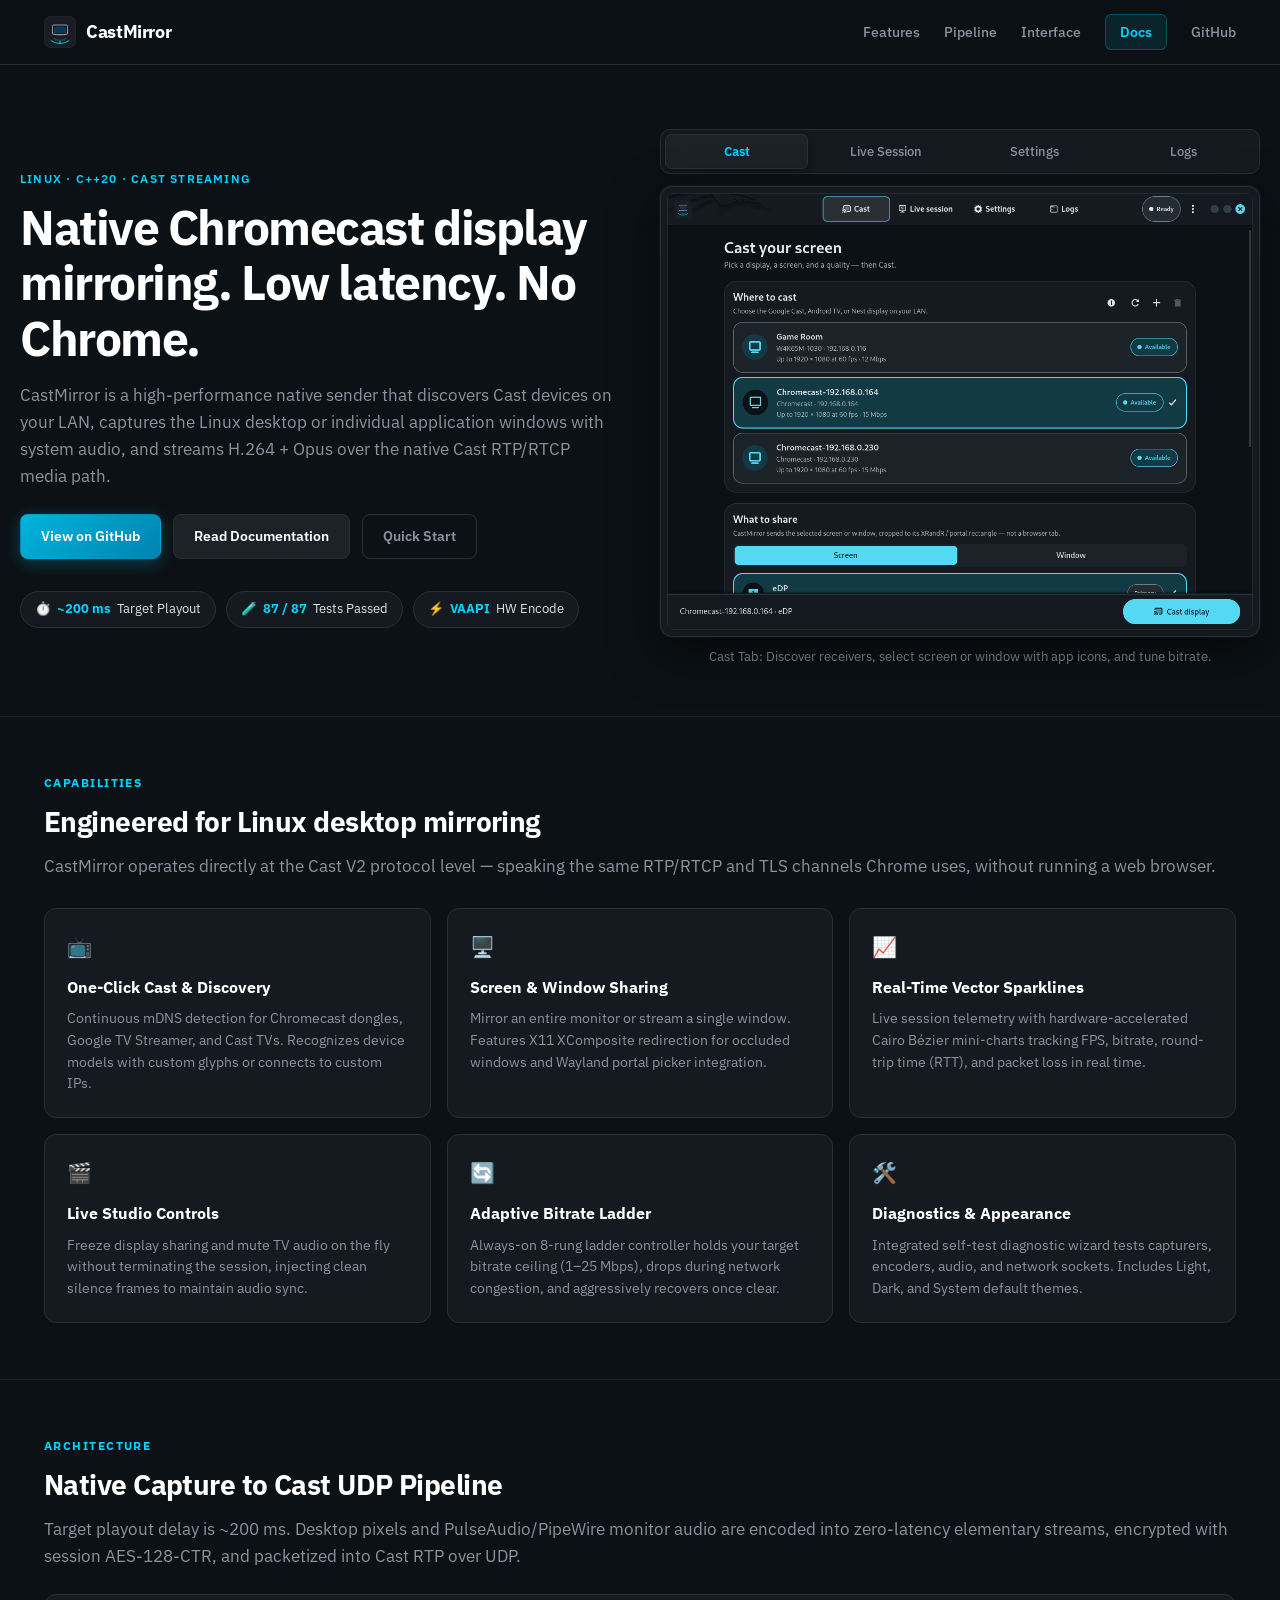
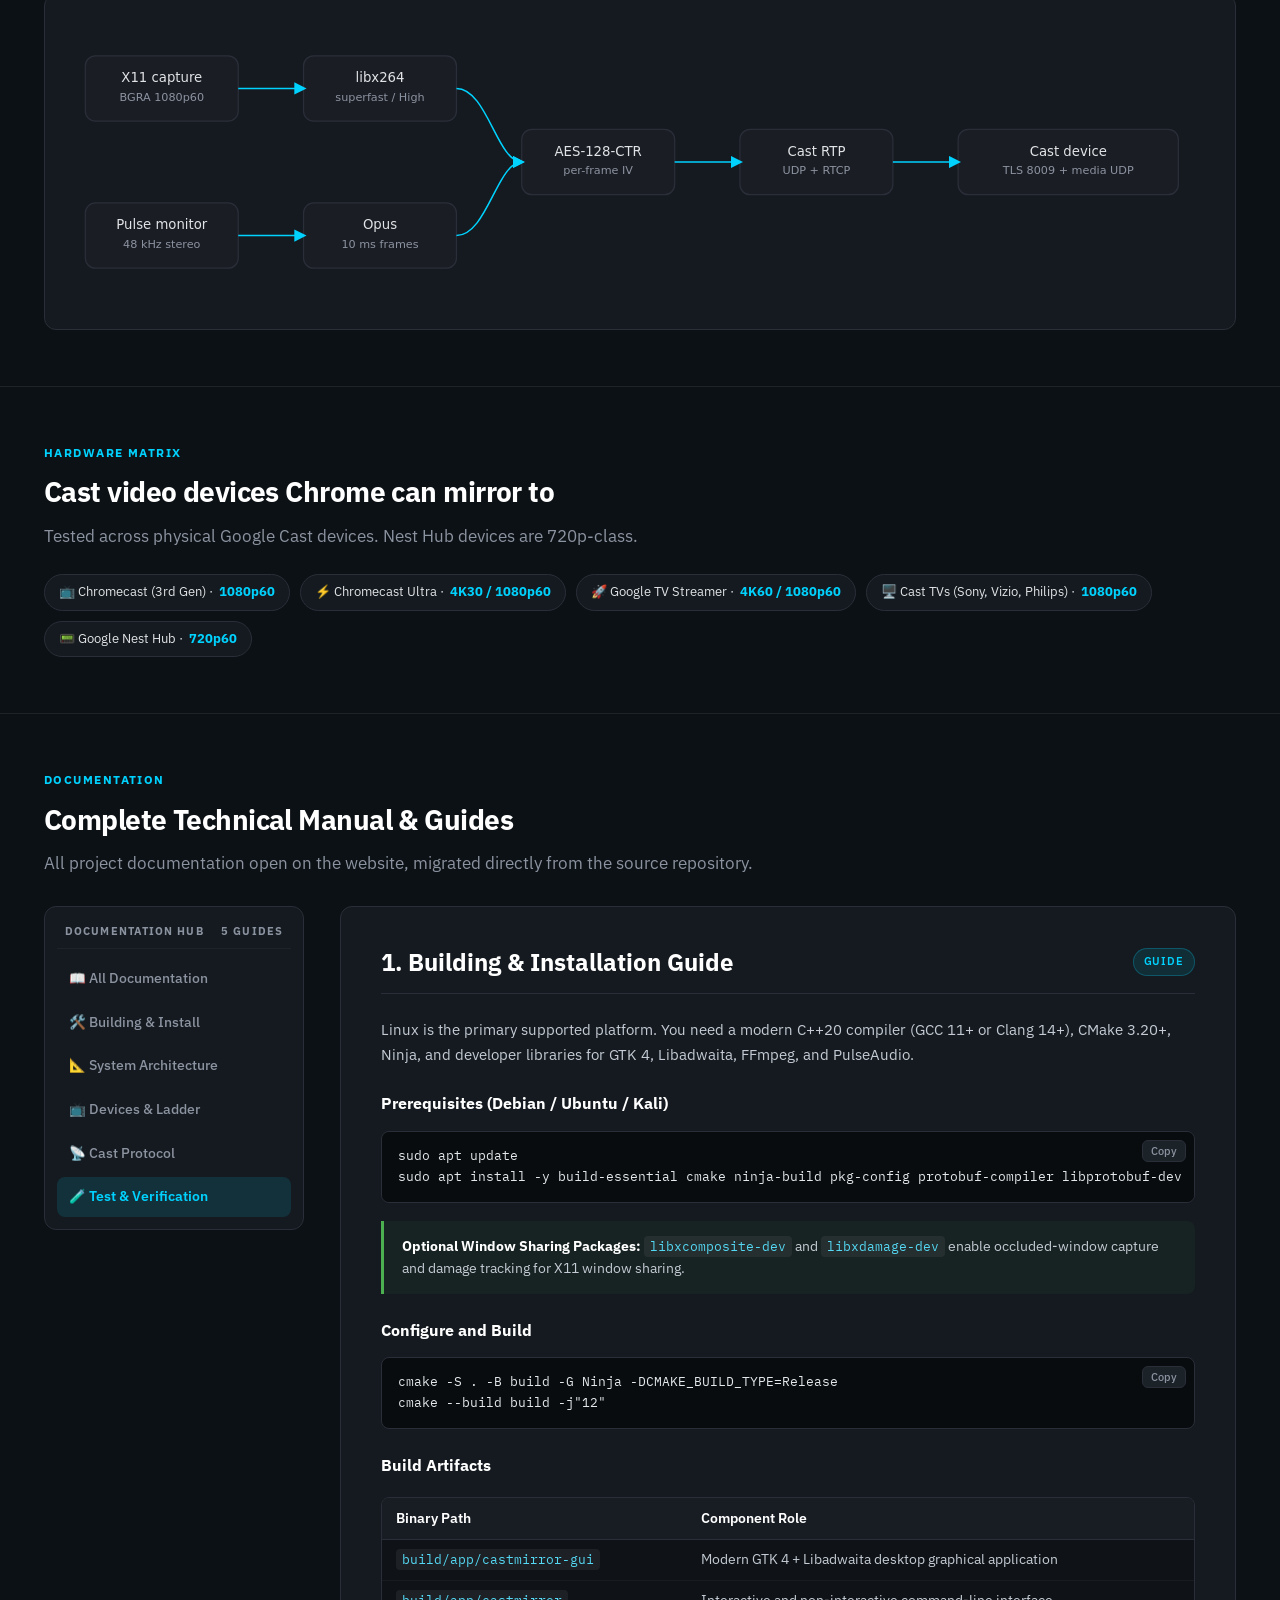
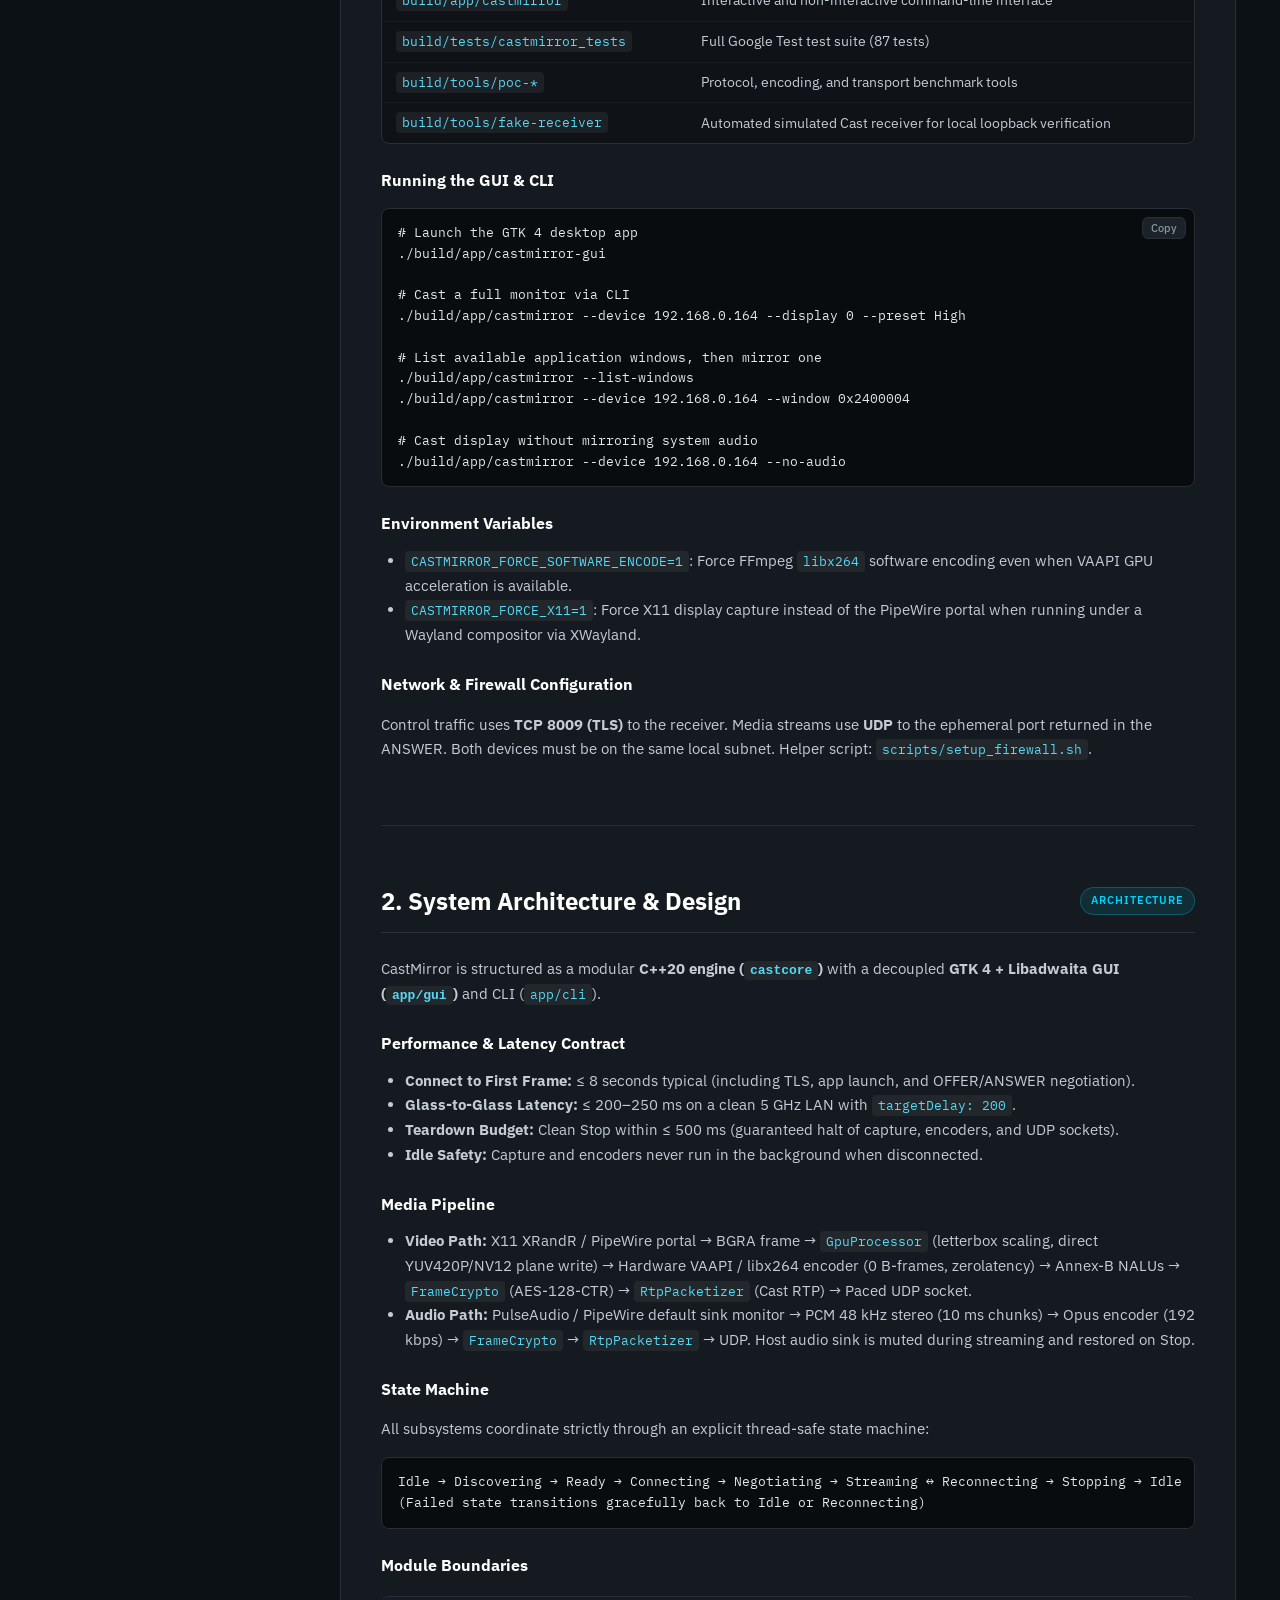
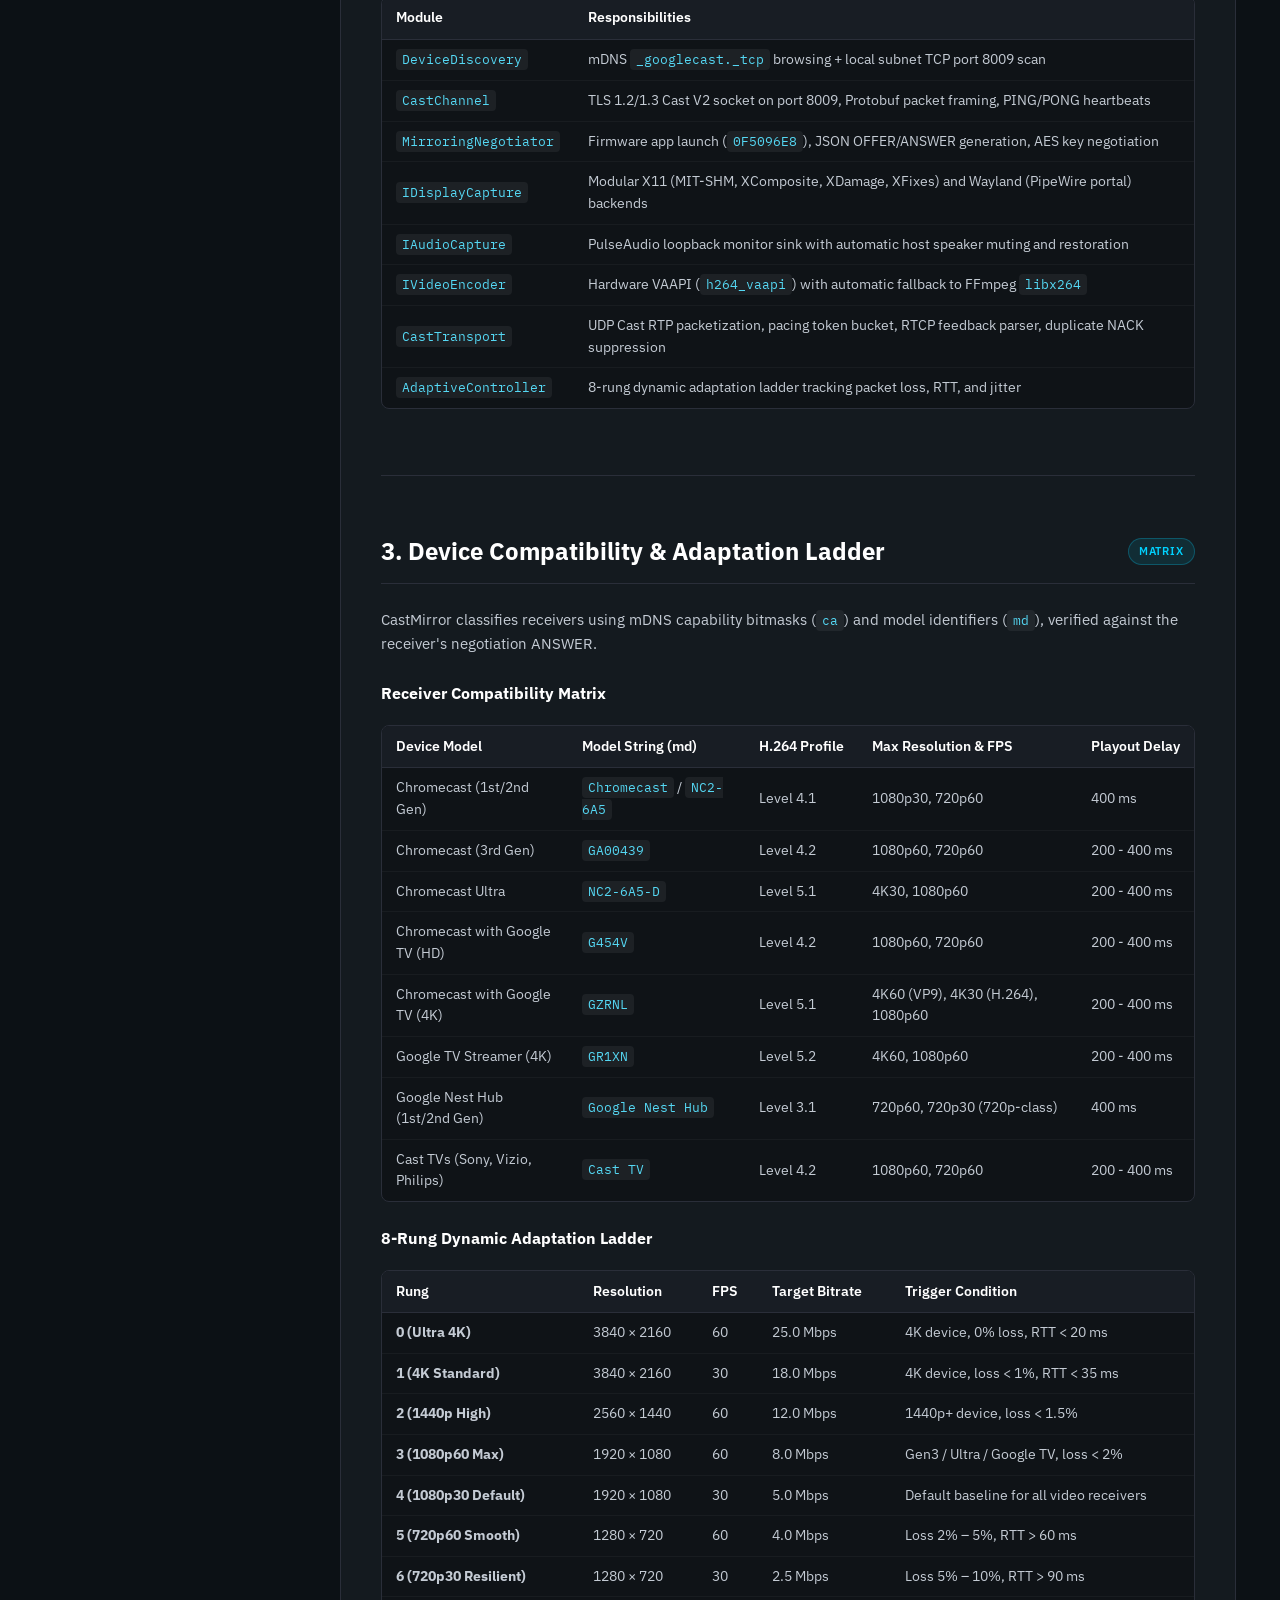
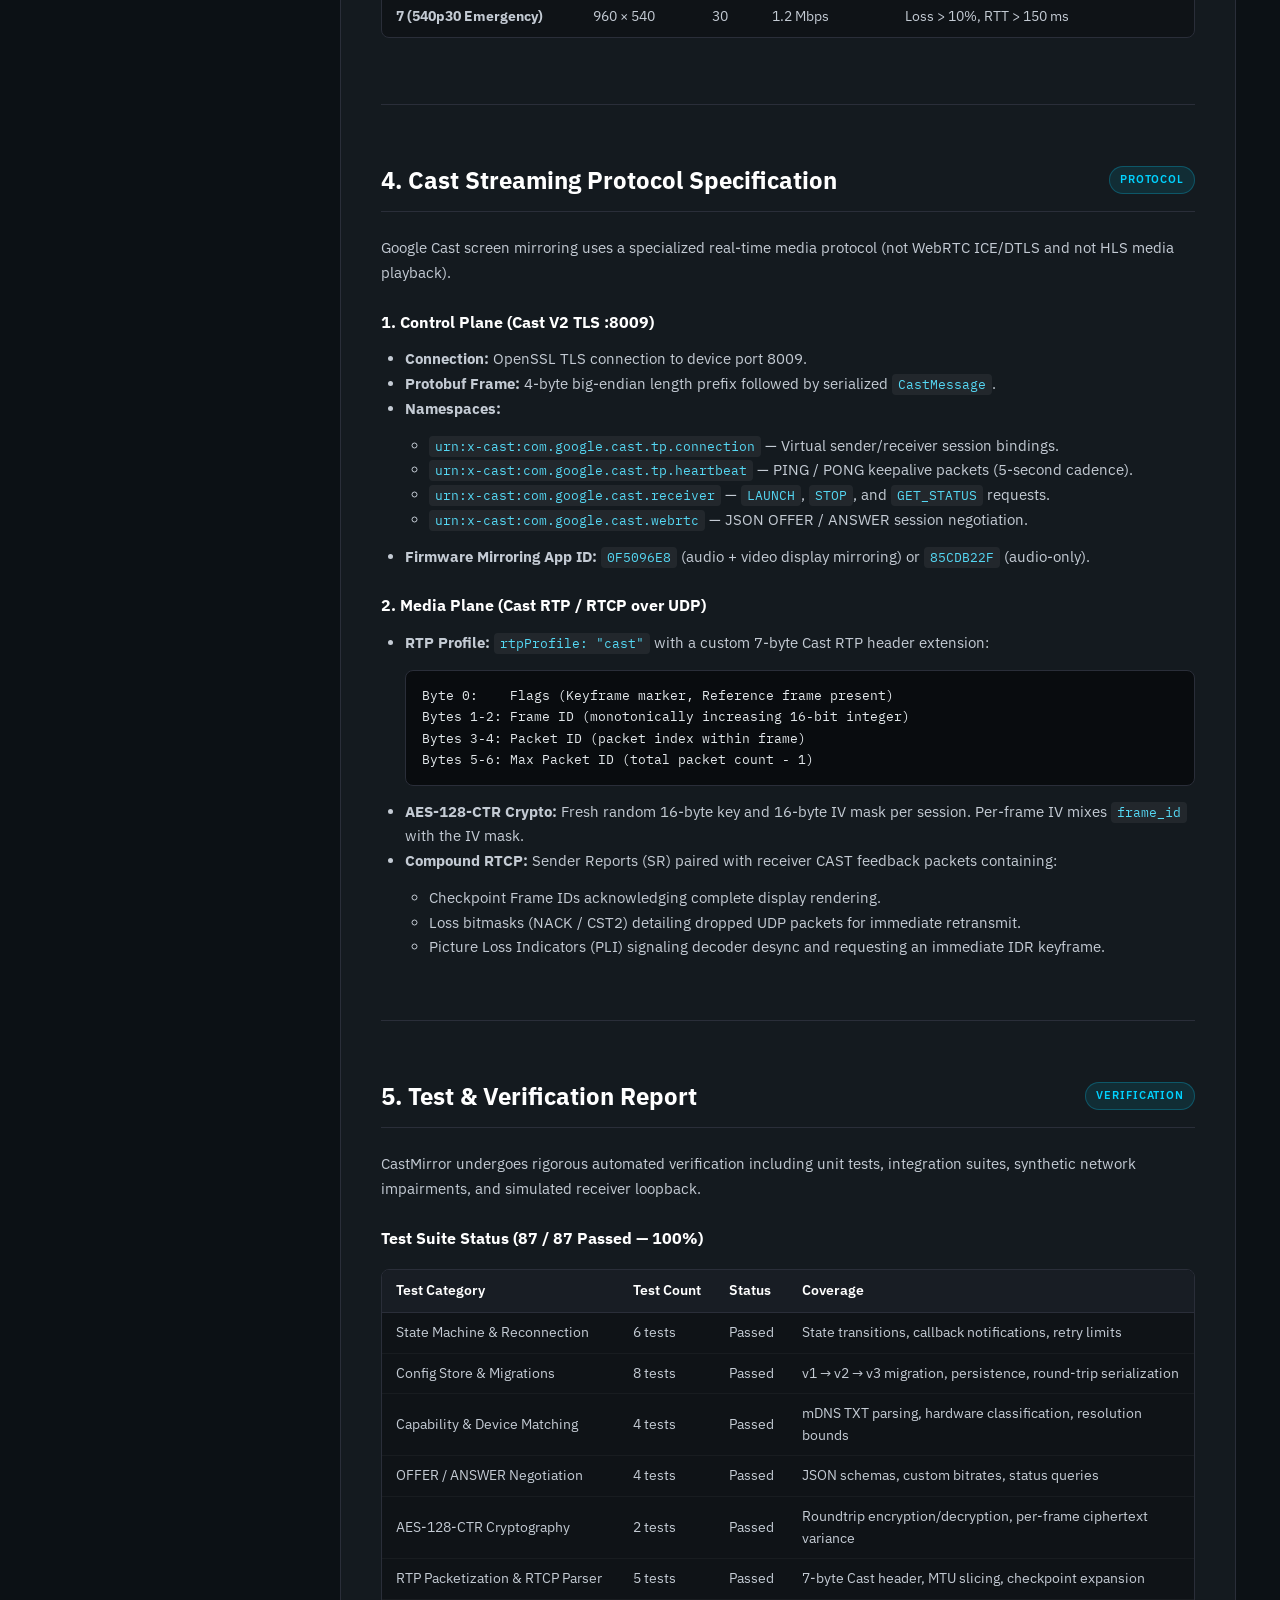
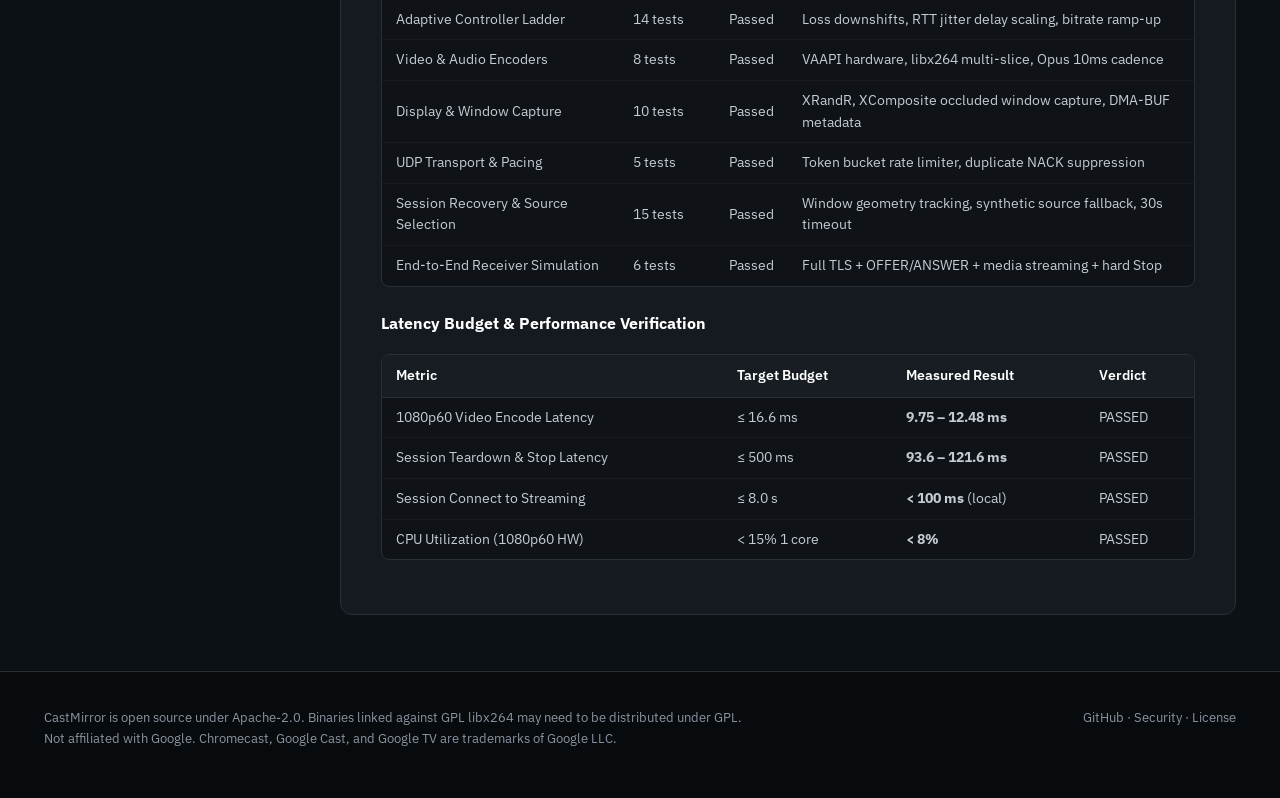
==== commit ee7ca82f: "feat(docs): open all documentation sections simultaneously in documentation hub" ====
--- a/docs/index.html
+++ b/docs/index.html
@@ -146,29 +146,37 @@
     </div>
   </section>
 
-  <!-- Full Documentation Hub -->
+  <!-- Full Documentation Hub (All Docs Open on the Website) -->
   <section id="documentation">
     <div class="wrap">
-      <p class="section-kicker">Documentation Hub</p>
-      <h2>Technical Reference &amp; Guides</h2>
-      <p class="lede">Complete documentation migrated directly from the source repository.</p>
+      <p class="section-kicker">Documentation</p>
+      <h2>Complete Technical Manual &amp; Guides</h2>
+      <p class="lede">All project documentation open on the website, migrated directly from the source repository.</p>
 
       <div class="docs-layout">
-        <!-- Sticky Sidebar Navigation -->
-        <div class="docs-nav">
-          <a class="docs-nav-link is-active" data-doc="doc-building" href="#doc-building">🛠️ Building &amp; Install</a>
+        <!-- Sticky Sidebar Table of Contents -->
+        <nav class="docs-nav" aria-label="Documentation Table of Contents">
+          <div class="docs-nav-header">
+            <span>Documentation Hub</span>
+            <span>5 Guides</span>
+          </div>
+          <a class="docs-nav-link is-active" data-doc="all" href="#documentation">📖 All Documentation</a>
+          <a class="docs-nav-link" data-doc="doc-building" href="#doc-building">🛠️ Building &amp; Install</a>
           <a class="docs-nav-link" data-doc="doc-architecture" href="#doc-architecture">📐 System Architecture</a>
           <a class="docs-nav-link" data-doc="doc-compatibility" href="#doc-compatibility">📺 Devices &amp; Ladder</a>
           <a class="docs-nav-link" data-doc="doc-protocol" href="#doc-protocol">📡 Cast Protocol</a>
           <a class="docs-nav-link" data-doc="doc-tests" href="#doc-tests">🧪 Test &amp; Verification</a>
-        </div>
-
-        <!-- Documentation Panels -->
+        </nav>
+
+        <!-- Documentation Content Body (All Docs Open Simultaneously) -->
         <div class="docs-content">
           
-          <!-- Panel 1: Building & Installation -->
-          <div class="doc-panel is-active" id="doc-building">
-            <h3>Building CastMirror</h3>
+          <!-- Document 1: Building & Installation -->
+          <article class="doc-panel" id="doc-building">
+            <div class="doc-panel-header">
+              <h3>1. Building &amp; Installation Guide</h3>
+              <span class="doc-badge">Guide</span>
+            </div>
             <p>Linux is the primary supported platform. You need a modern C++20 compiler (GCC 11+ or Clang 14+), CMake 3.20+, Ninja, and developer libraries for GTK 4, Libadwaita, FFmpeg, and PulseAudio.</p>
 
             <h4>Prerequisites (Debian / Ubuntu / Kali)</h4>
@@ -221,11 +229,14 @@
 
             <h4>Network &amp; Firewall Configuration</h4>
             <p>Control traffic uses <strong>TCP 8009 (TLS)</strong> to the receiver. Media streams use <strong>UDP</strong> to the ephemeral port returned in the ANSWER. Both devices must be on the same local subnet. Helper script: <code>scripts/setup_firewall.sh</code>.</p>
-          </div>
-
-          <!-- Panel 2: Architecture & Design -->
-          <div class="doc-panel" id="doc-architecture">
-            <h3>System Architecture</h3>
+          </article>
+
+          <!-- Document 2: Architecture & Design -->
+          <article class="doc-panel" id="doc-architecture">
+            <div class="doc-panel-header">
+              <h3>2. System Architecture &amp; Design</h3>
+              <span class="doc-badge">Architecture</span>
+            </div>
             <p>CastMirror is structured as a modular <strong>C++20 engine (<code>castcore</code>)</strong> with a decoupled <strong>GTK 4 + Libadwaita GUI (<code>app/gui</code>)</strong> and CLI (<code>app/cli</code>).</p>
 
             <h4>Performance &amp; Latency Contract</h4>
@@ -265,11 +276,14 @@
                 </tbody>
               </table>
             </div>
-          </div>
-
-          <!-- Panel 3: Device Compatibility & Ladder -->
-          <div class="doc-panel" id="doc-compatibility">
-            <h3>Device Compatibility &amp; Adaptation</h3>
+          </article>
+
+          <!-- Document 3: Device Compatibility & Ladder -->
+          <article class="doc-panel" id="doc-compatibility">
+            <div class="doc-panel-header">
+              <h3>3. Device Compatibility &amp; Adaptation Ladder</h3>
+              <span class="doc-badge">Matrix</span>
+            </div>
             <p>CastMirror classifies receivers using mDNS capability bitmasks (<code>ca</code>) and model identifiers (<code>md</code>), verified against the receiver's negotiation ANSWER.</p>
 
             <h4>Receiver Compatibility Matrix</h4>
@@ -309,11 +323,14 @@
                 </tbody>
               </table>
             </div>
-          </div>
-
-          <!-- Panel 4: Protocol Deep-Dive -->
-          <div class="doc-panel" id="doc-protocol">
-            <h3>Cast Streaming Protocol Specification</h3>
+          </article>
+
+          <!-- Document 4: Protocol Deep-Dive -->
+          <article class="doc-panel" id="doc-protocol">
+            <div class="doc-panel-header">
+              <h3>4. Cast Streaming Protocol Specification</h3>
+              <span class="doc-badge">Protocol</span>
+            </div>
             <p>Google Cast screen mirroring uses a specialized real-time media protocol (not WebRTC ICE/DTLS and not HLS media playback).</p>
 
             <h4>1. Control Plane (Cast V2 TLS :8009)</h4>
@@ -348,11 +365,14 @@
                 </ul>
               </li>
             </ul>
-          </div>
-
-          <!-- Panel 5: Test & Verification Report -->
-          <div class="doc-panel" id="doc-tests">
-            <h3>Test &amp; Verification Report</h3>
+          </article>
+
+          <!-- Document 5: Test & Verification Report -->
+          <article class="doc-panel" id="doc-tests">
+            <div class="doc-panel-header">
+              <h3>5. Test &amp; Verification Report</h3>
+              <span class="doc-badge">Verification</span>
+            </div>
             <p>CastMirror undergoes rigorous automated verification including unit tests, integration suites, synthetic network impairments, and simulated receiver loopback.</p>
 
             <h4>Test Suite Status (87 / 87 Passed &mdash; 100%)</h4>
@@ -392,7 +412,7 @@
                 </tbody>
               </table>
             </div>
-          </div>
+          </article>
 
         </div>
       </div>
--- a/docs/styles.css
+++ b/docs/styles.css
@@ -12,7 +12,7 @@
   --blue: #0078d4;
   --live: #4caf50;
   --warning: #f2c66d;
-  --max: 1200px;
+  --max: 1240px;
   --sans: "IBM Plex Sans", -apple-system, BlinkMacSystemFont, "Segoe UI", Roboto, sans-serif;
   --mono: "IBM Plex Mono", "ui-monospace", SFMono-Regular, Menlo, Monaco, Consolas, monospace;
 }
@@ -46,7 +46,7 @@
   position: sticky;
   top: 0;
   z-index: 100;
-  background: rgba(12, 17, 21, 0.88);
+  background: rgba(12, 17, 21, 0.9);
   backdrop-filter: blur(14px);
   -webkit-backdrop-filter: blur(14px);
   border-bottom: 1px solid var(--border);
@@ -81,6 +81,7 @@
   padding: 6px 14px;
   border-radius: 6px;
   border: 1px solid rgba(0, 210, 255, 0.25);
+  font-weight: 600;
 }
 .nav-links .btn-nav:hover {
   background: rgba(0, 210, 255, 0.2);
@@ -325,7 +326,7 @@
 /* Documentation Hub Layout */
 .docs-layout {
   display: grid;
-  grid-template-columns: 240px 1fr;
+  grid-template-columns: 260px 1fr;
   gap: 36px;
   margin-top: 28px;
   align-items: start;
@@ -340,17 +341,31 @@
   background: var(--surface);
   border: 1px solid var(--border);
   border-radius: 12px;
-  padding: 10px;
+  padding: 12px;
+}
+
+.docs-nav-header {
+  font-size: 11px;
+  font-weight: 700;
+  text-transform: uppercase;
+  letter-spacing: 0.1em;
+  color: var(--muted);
+  padding: 4px 8px 8px;
+  border-bottom: 1px solid var(--border-subtle);
+  margin-bottom: 6px;
+  display: flex;
+  justify-content: space-between;
+  align-items: center;
 }
 
 .docs-nav-link {
   display: flex;
   align-items: center;
   gap: 10px;
-  padding: 10px 12px;
+  padding: 9px 12px;
   border-radius: 8px;
   color: var(--muted);
-  font-size: 14px;
+  font-size: 13.5px;
   font-weight: 500;
   text-decoration: none !important;
   transition: all 0.15s;
@@ -368,29 +383,52 @@
   background: var(--surface);
   border: 1px solid var(--border);
   border-radius: 12px;
-  padding: 32px;
-}
-
-.doc-panel { display: none; }
-.doc-panel.is-active { display: block; animation: fadeIn 0.2s ease-in-out; }
-
-@keyframes fadeIn {
-  from { opacity: 0; transform: translateY(4px); }
-  to { opacity: 1; transform: translateY(0); }
-}
-
-.doc-panel h3 {
-  font-size: 22px;
-  margin: 32px 0 12px;
-  color: var(--text-bright);
+  padding: 36px 40px;
+}
+
+/* All docs rendered continuously */
+.doc-panel {
+  display: block;
+  margin-bottom: 56px;
+  padding-bottom: 48px;
   border-bottom: 1px solid var(--border);
-  padding-bottom: 8px;
-}
-.doc-panel h3:first-child { margin-top: 0; }
+}
+.doc-panel:last-child {
+  margin-bottom: 0;
+  padding-bottom: 0;
+  border-bottom: none;
+}
+
+.doc-panel-header {
+  display: flex;
+  align-items: center;
+  justify-content: space-between;
+  border-bottom: 1px solid var(--border);
+  padding-bottom: 12px;
+  margin-bottom: 24px;
+}
+
+.doc-panel-header h3 {
+  font-size: 24px;
+  margin: 0;
+  color: var(--text-bright);
+}
+
+.doc-badge {
+  font-size: 11px;
+  font-weight: 600;
+  text-transform: uppercase;
+  letter-spacing: 0.08em;
+  padding: 4px 10px;
+  border-radius: 999px;
+  background: rgba(0, 210, 255, 0.1);
+  color: var(--cyan);
+  border: 1px solid rgba(0, 210, 255, 0.25);
+}
 
 .doc-panel h4 {
   font-size: 16px;
-  margin: 20px 0 8px;
+  margin: 24px 0 8px;
   color: var(--text-bright);
 }
 
@@ -523,6 +561,6 @@
   .hero { grid-template-columns: 1fr; padding: 40px 0; }
   .grid { grid-template-columns: 1fr; }
   .docs-layout { grid-template-columns: 1fr; }
-  .docs-nav { position: static; flex-direction: row; flex-wrap: wrap; }
+  .docs-nav { position: static; }
   .nav-links { display: none; }
 }
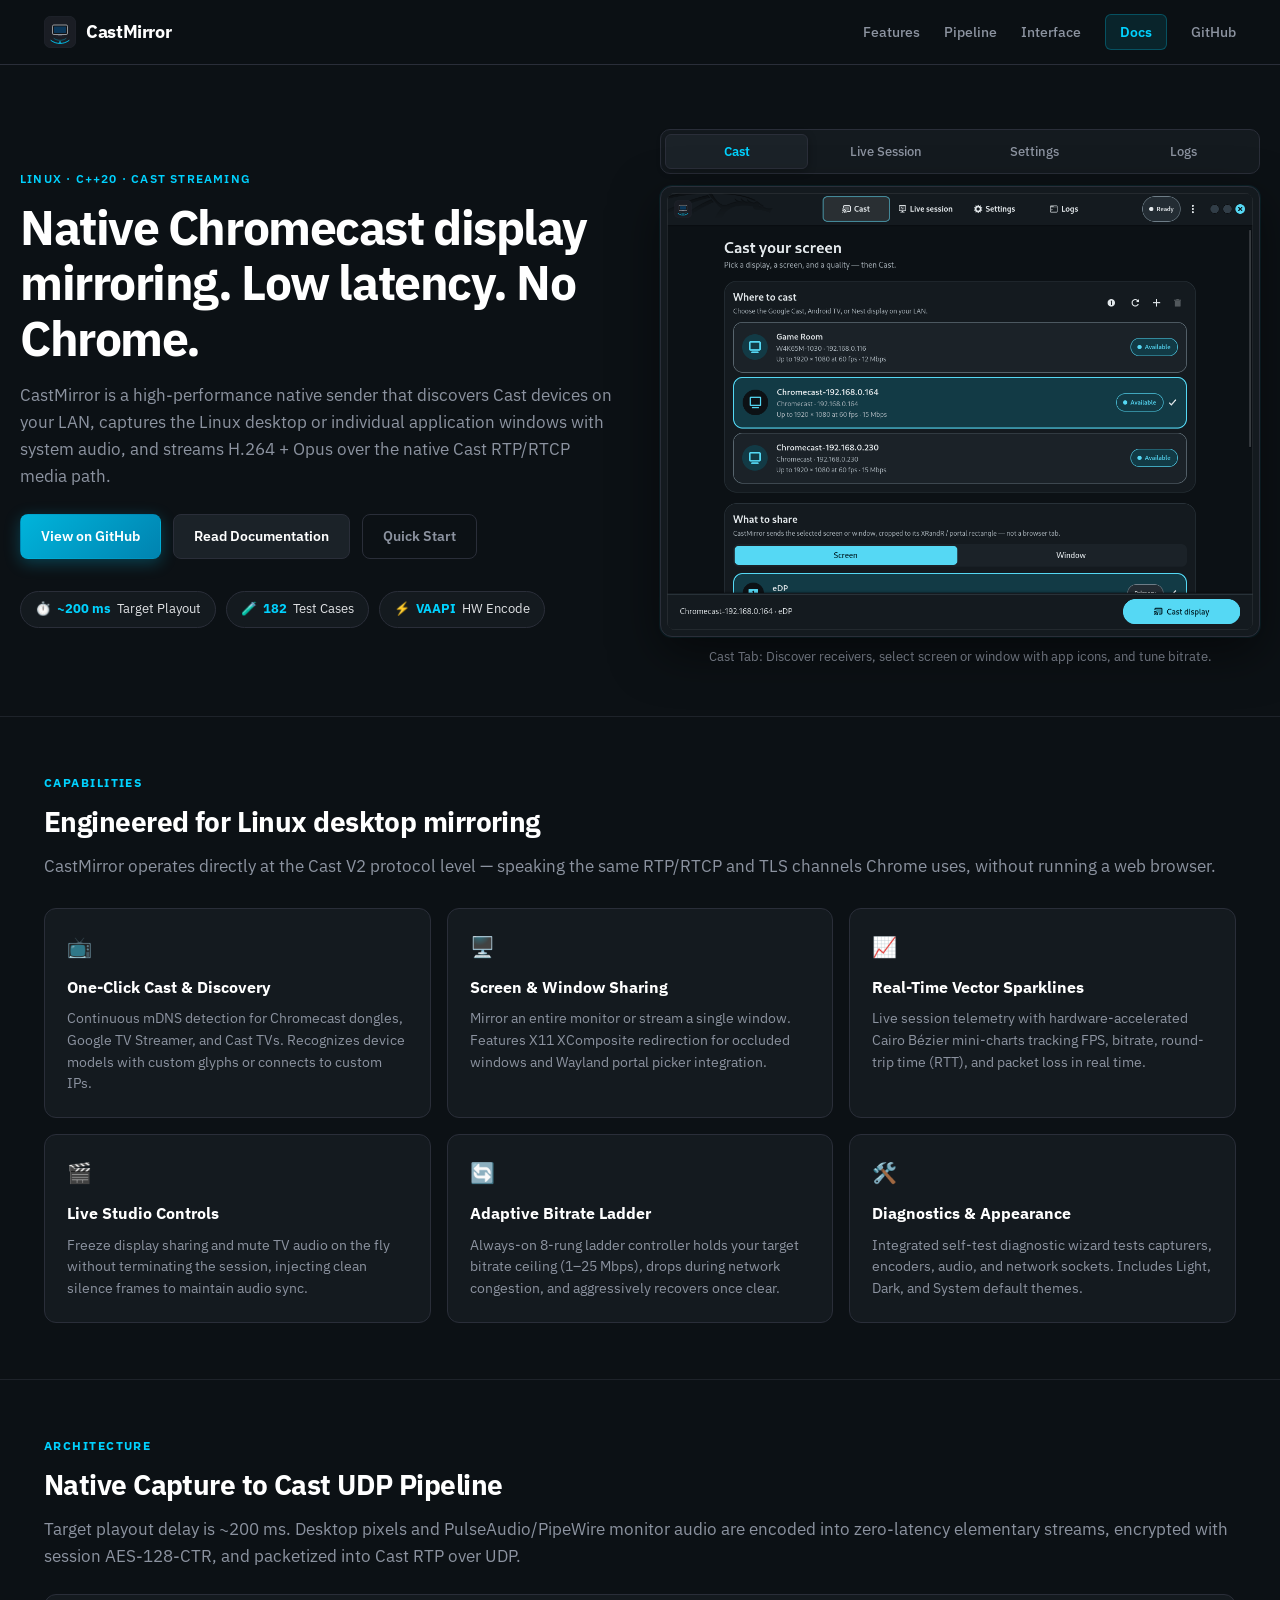
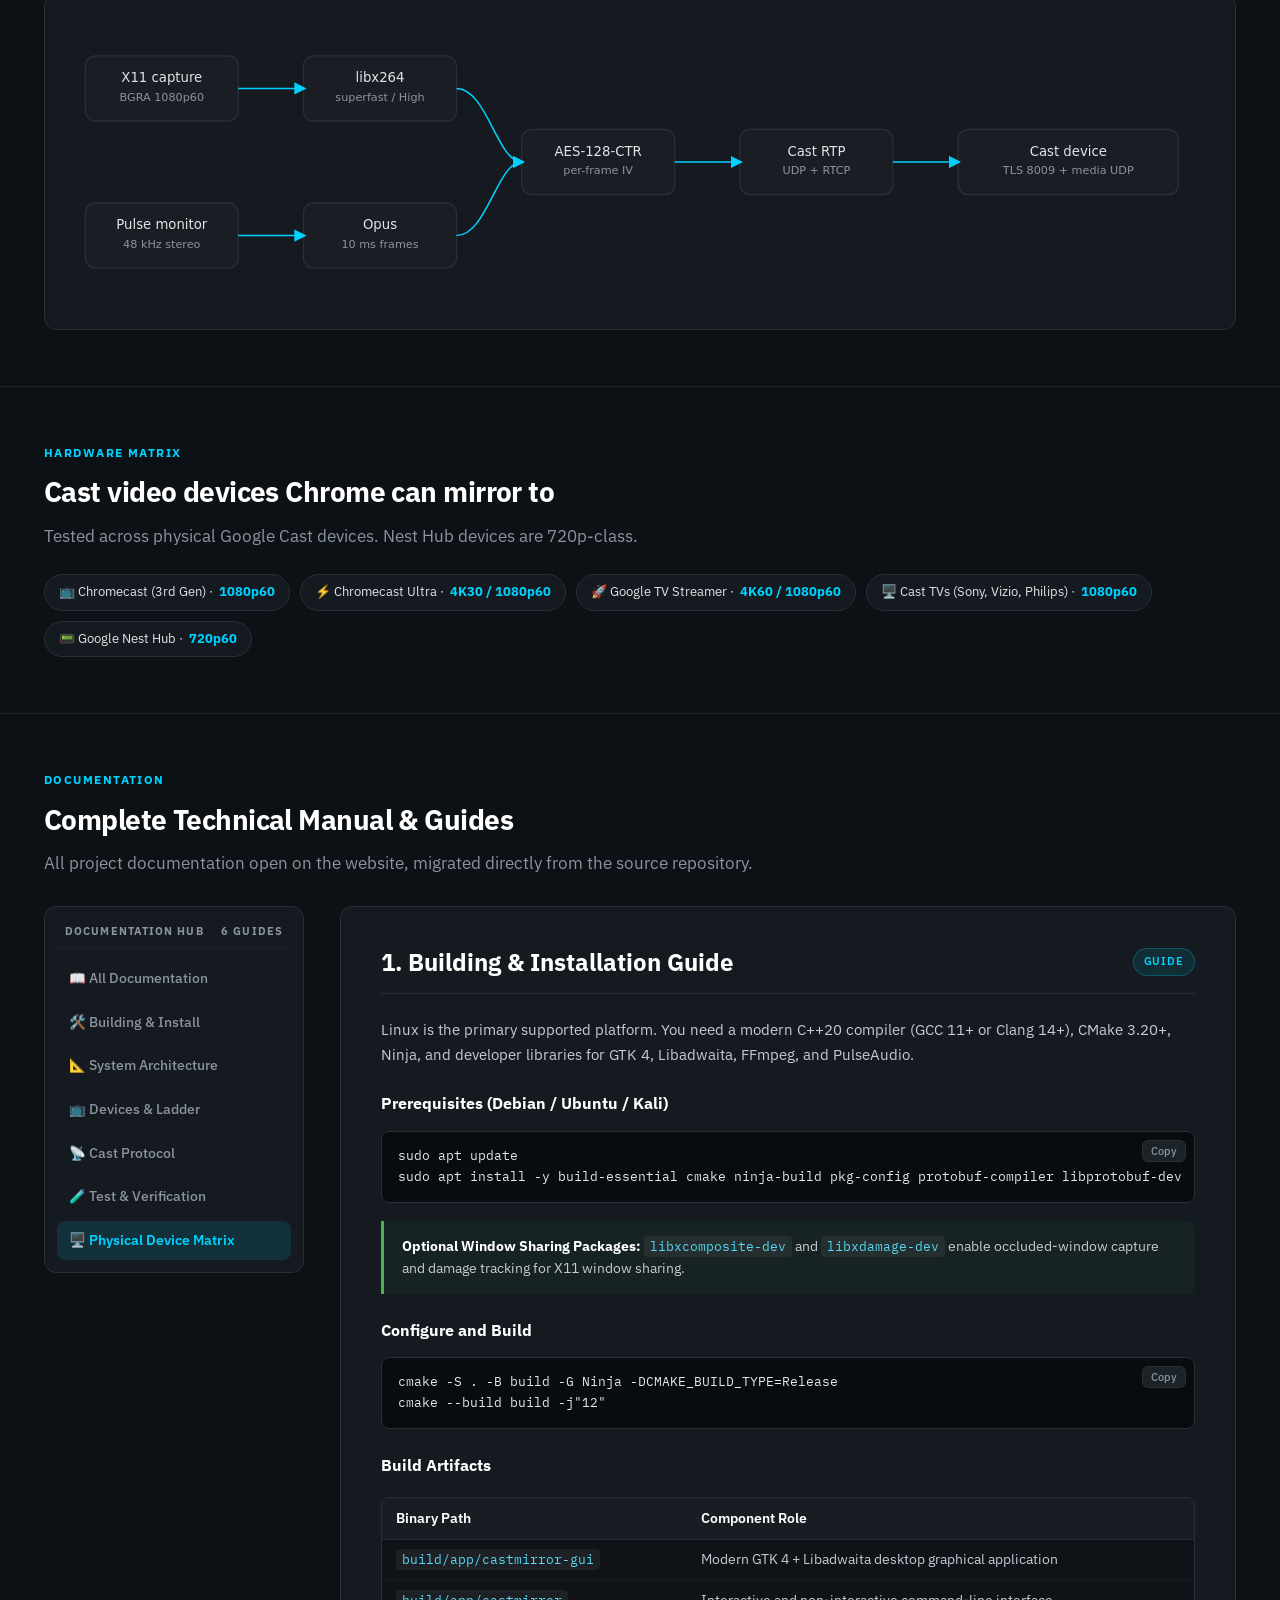
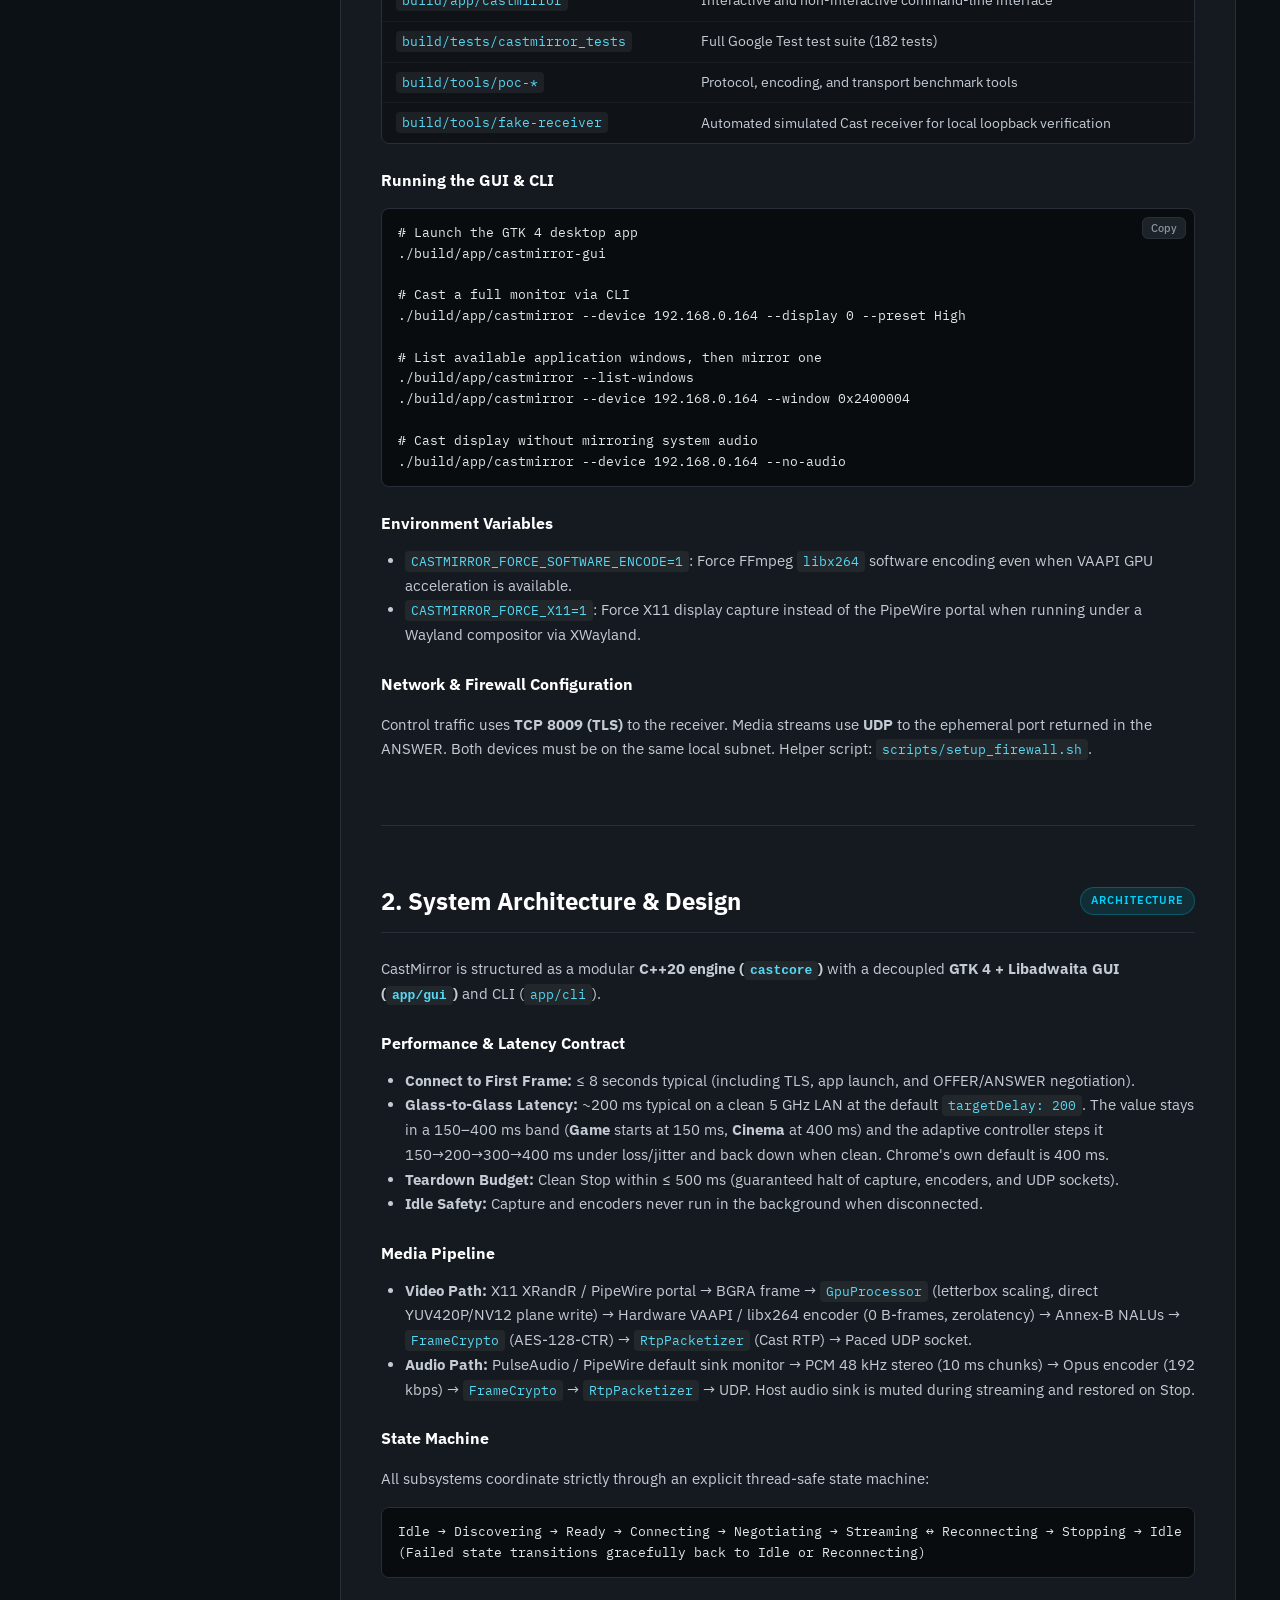
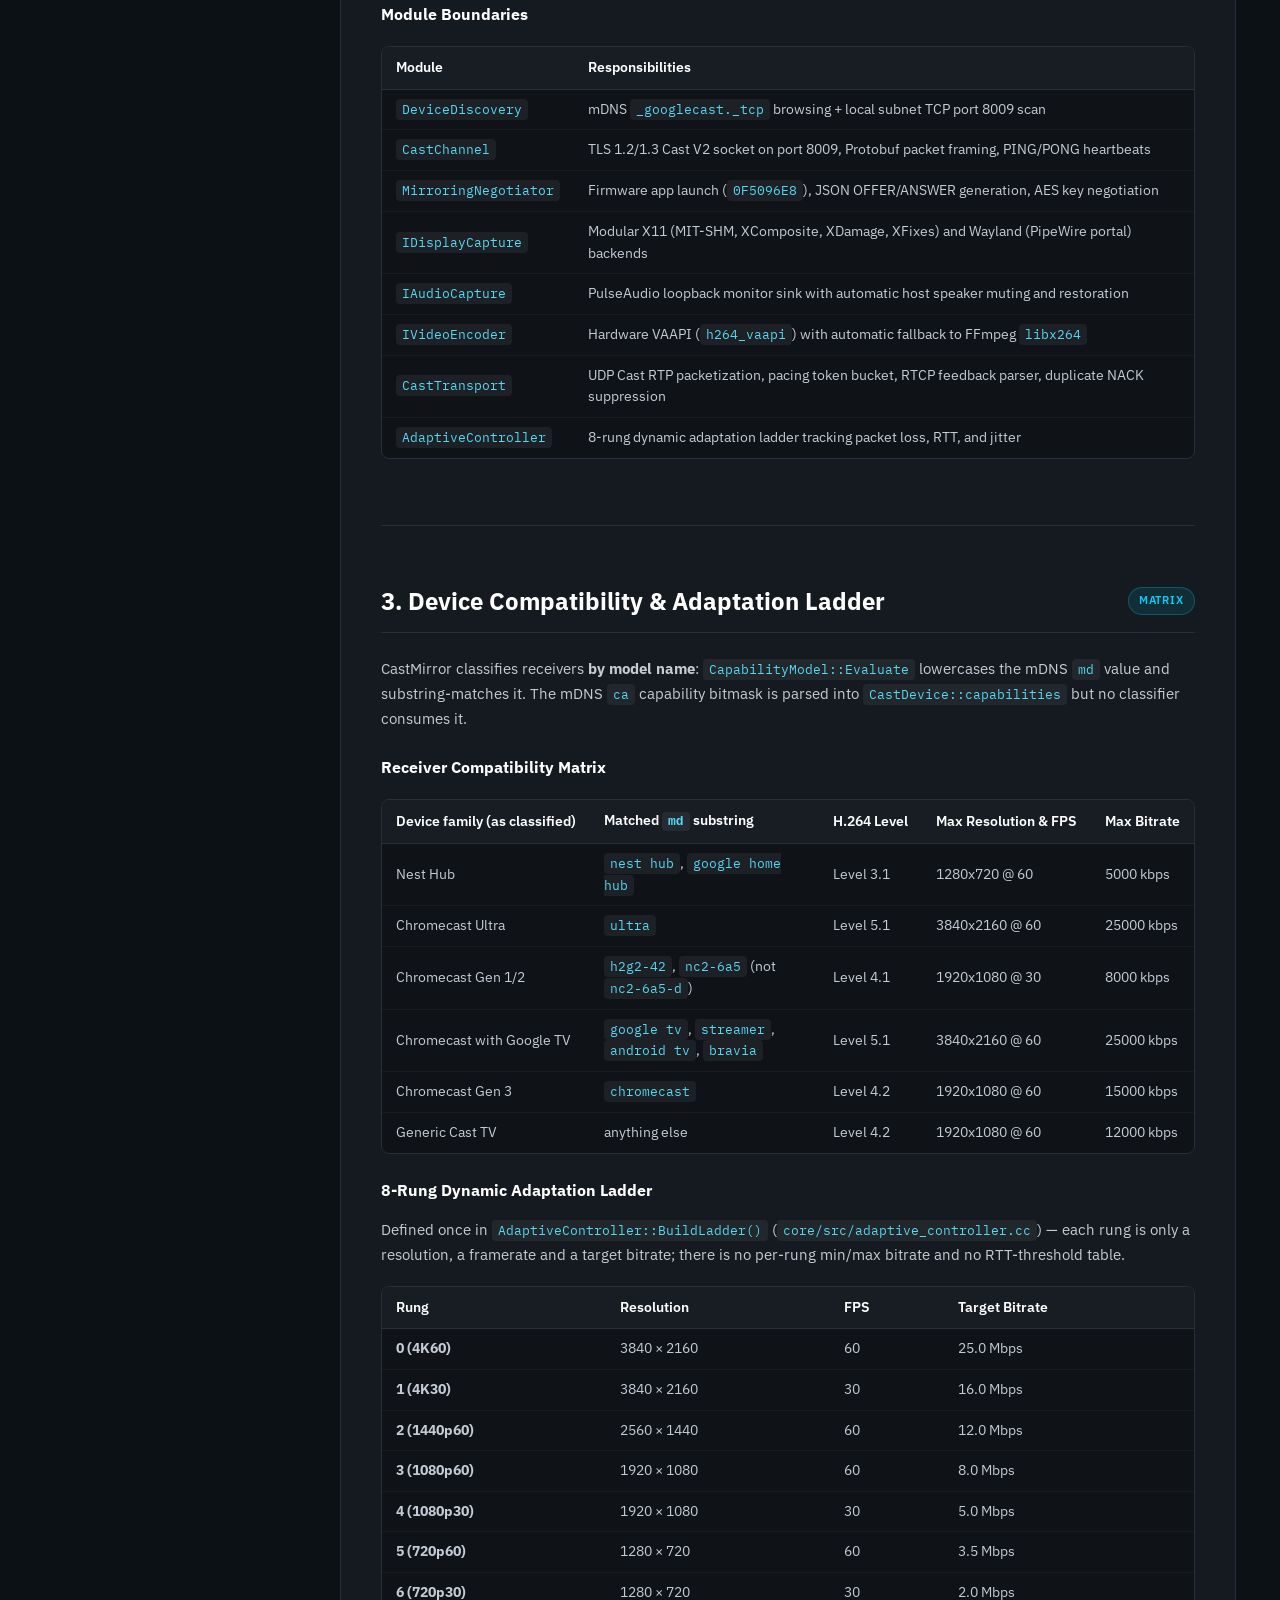
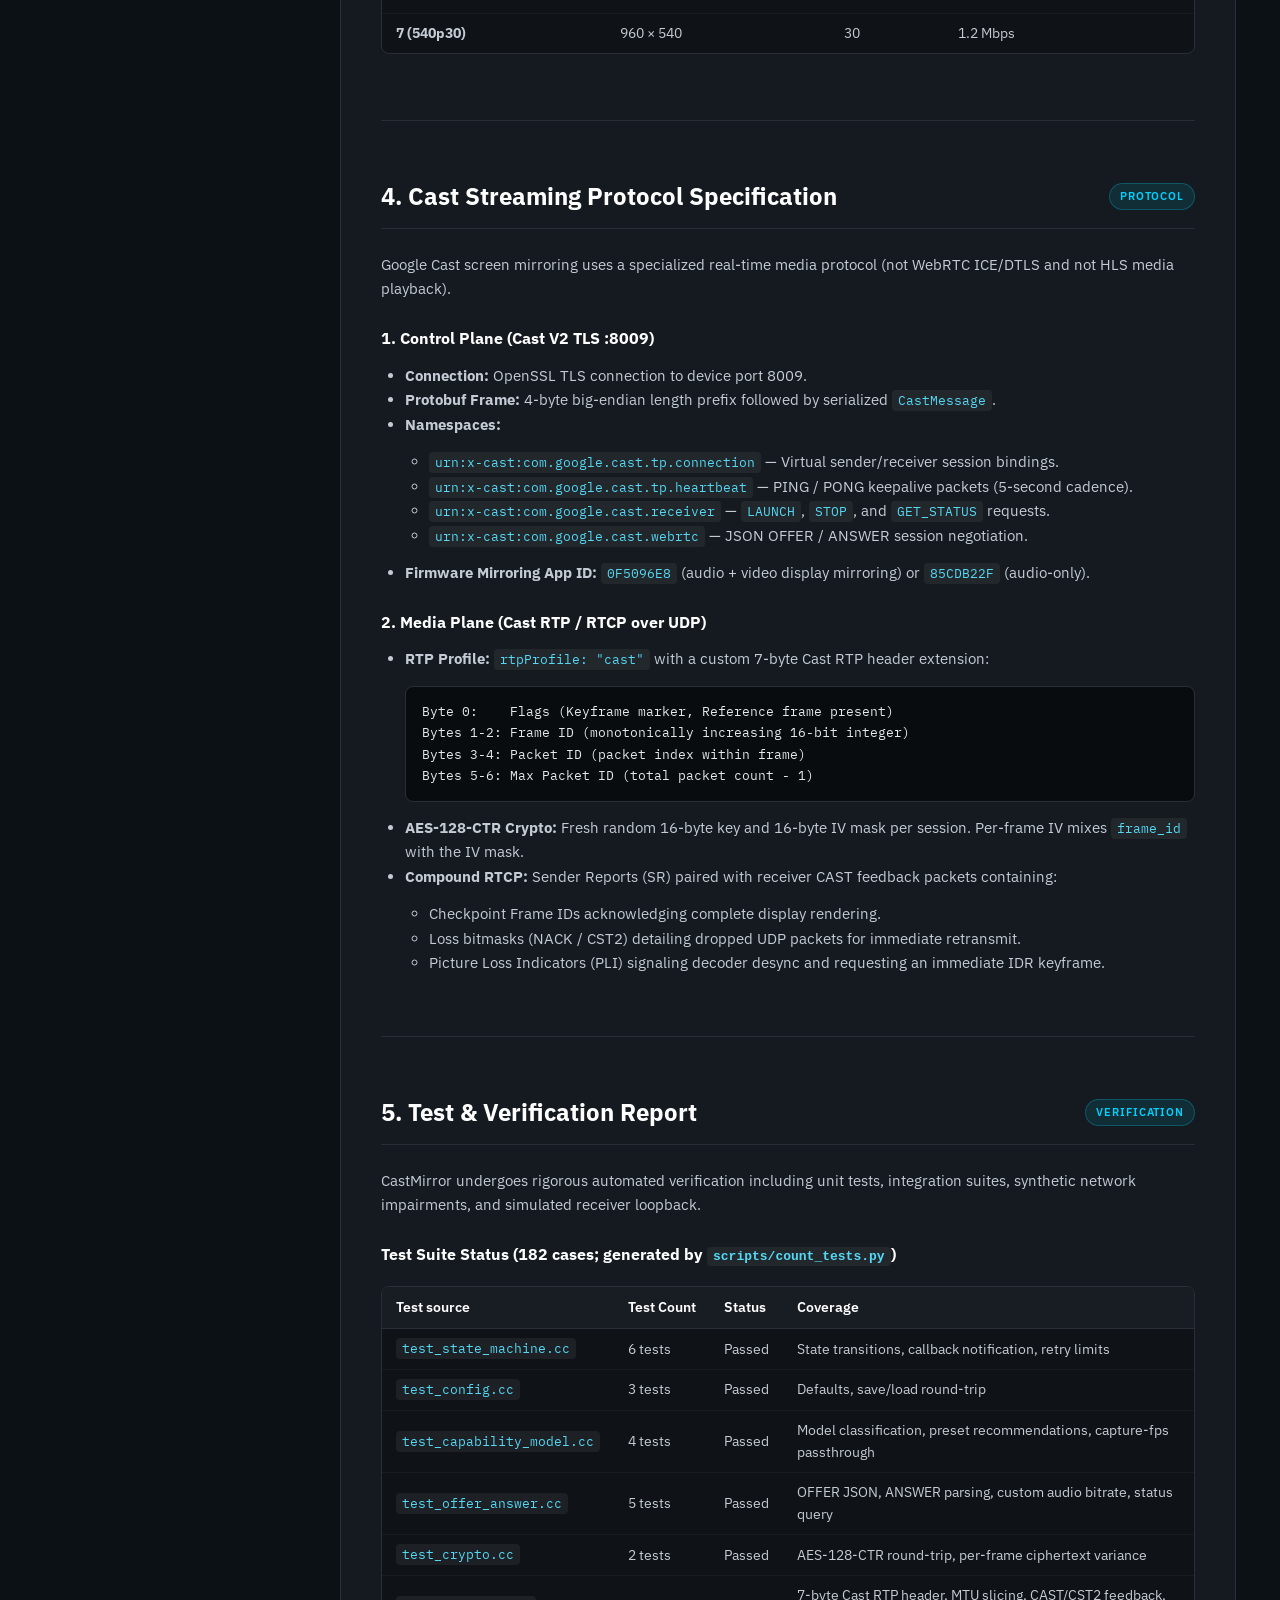
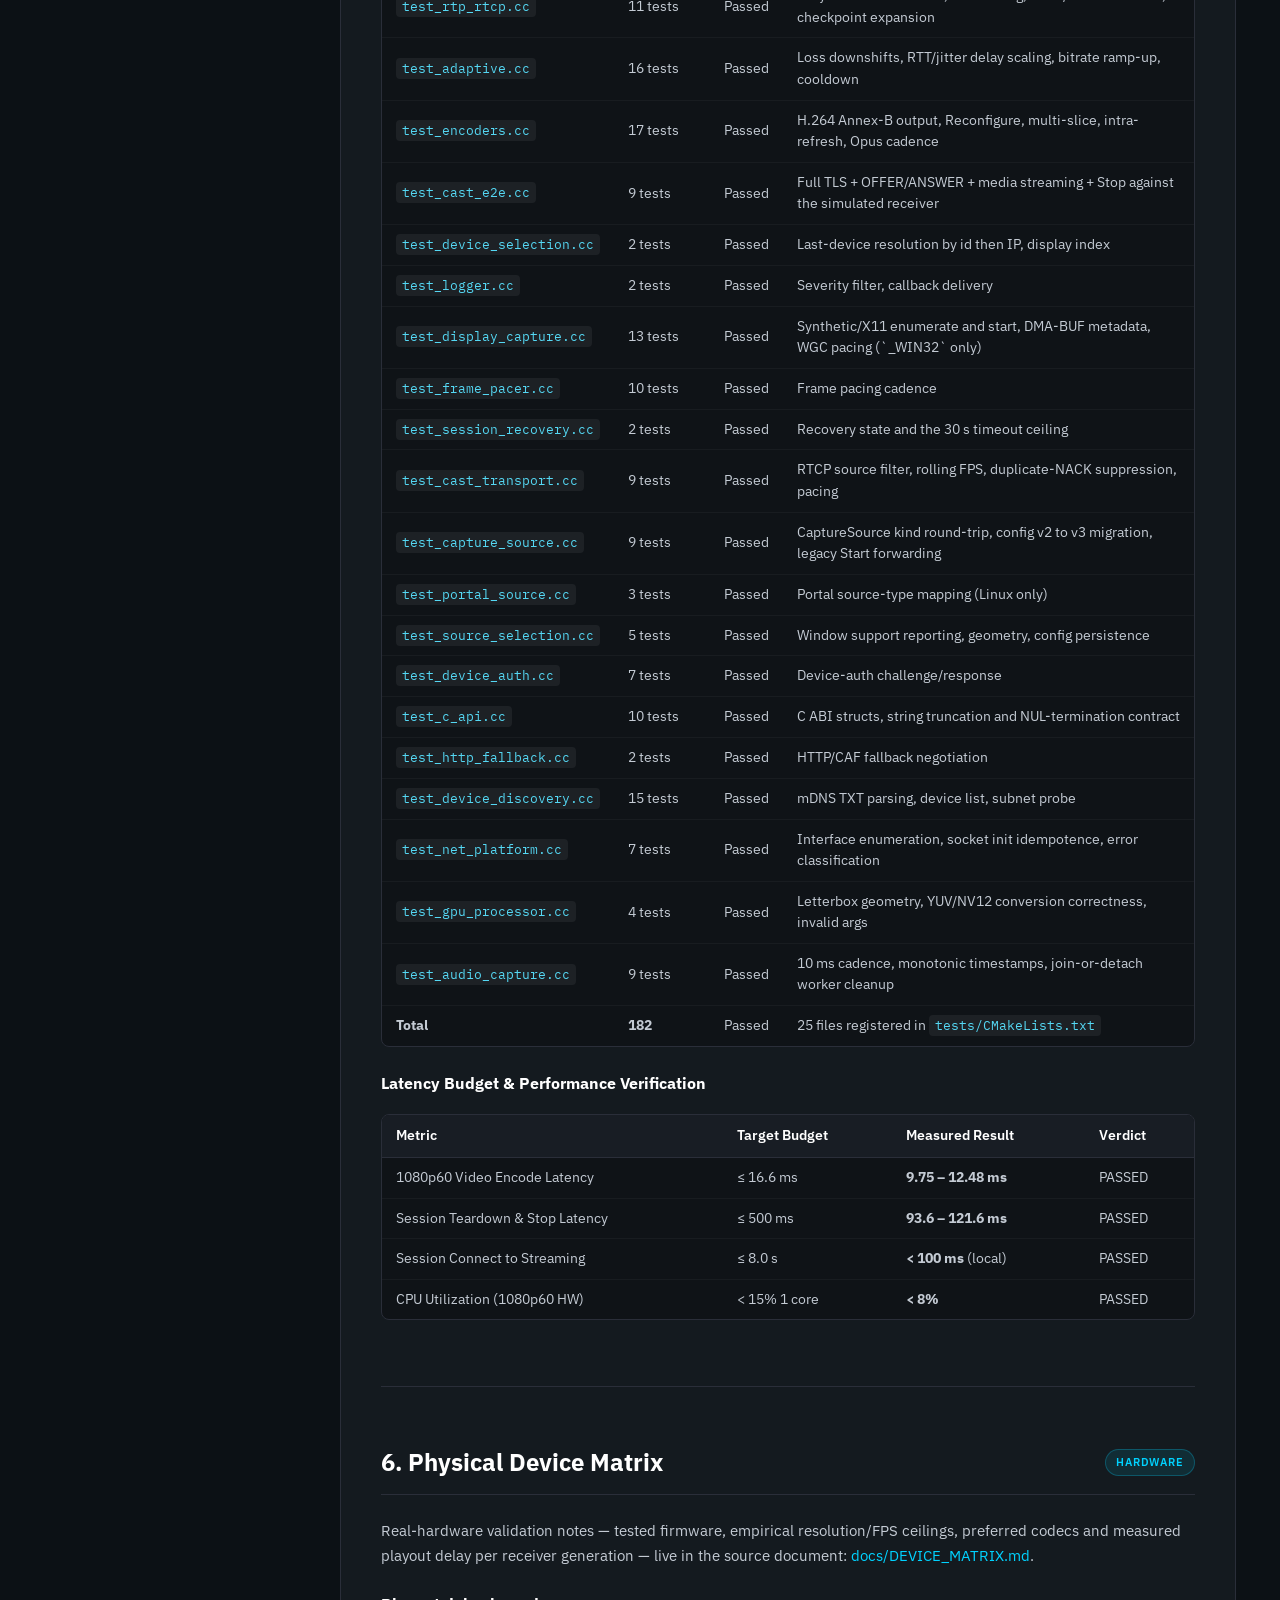
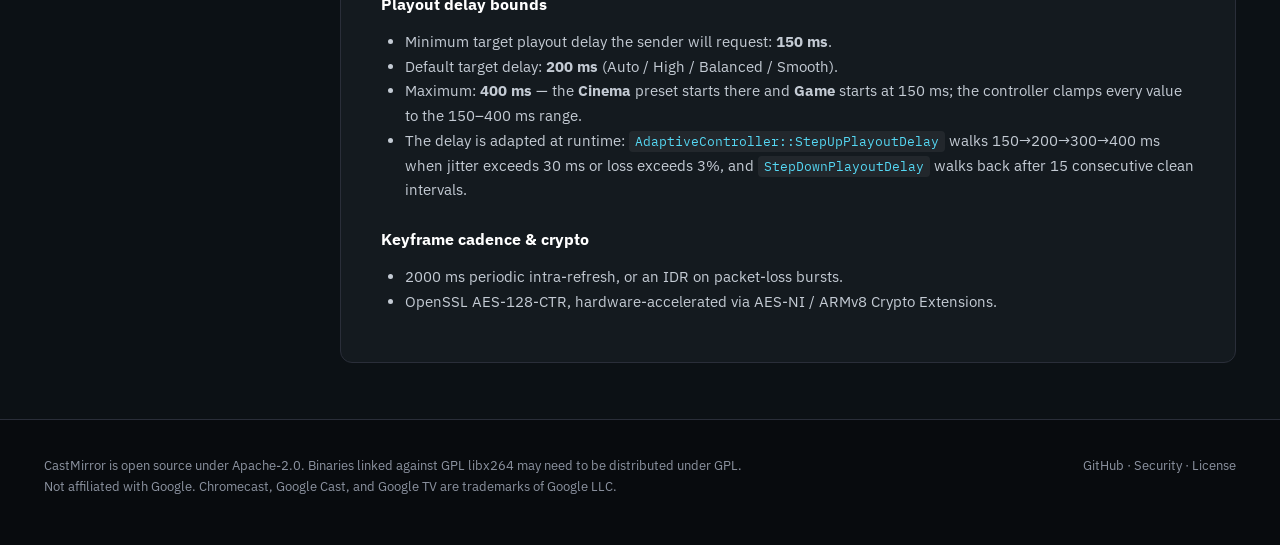
==== commit 4818a9a8: "docs: refresh architecture, compatibility, device matrix and contributing" ====
--- a/docs/index.html
+++ b/docs/index.html
@@ -47,7 +47,7 @@
       </div>
       <div class="strip" style="margin-top: 8px;">
         <span class="chip">⏱️ <strong>~200 ms</strong> Target Playout</span>
-        <span class="chip">🧪 <strong>87 / 87</strong> Tests Passed</span>
+        <span class="chip">🧪 <strong><!-- testcount -->182<!-- /testcount --></strong> Test Cases</span>
         <span class="chip">⚡ <strong>VAAPI</strong> HW Encode</span>
       </div>
     </div>
@@ -158,7 +158,7 @@
         <nav class="docs-nav" aria-label="Documentation Table of Contents">
           <div class="docs-nav-header">
             <span>Documentation Hub</span>
-            <span>5 Guides</span>
+            <span>6 Guides</span>
           </div>
           <a class="docs-nav-link is-active" data-doc="all" href="#documentation">📖 All Documentation</a>
           <a class="docs-nav-link" data-doc="doc-building" href="#doc-building">🛠️ Building &amp; Install</a>
@@ -166,6 +166,7 @@
           <a class="docs-nav-link" data-doc="doc-compatibility" href="#doc-compatibility">📺 Devices &amp; Ladder</a>
           <a class="docs-nav-link" data-doc="doc-protocol" href="#doc-protocol">📡 Cast Protocol</a>
           <a class="docs-nav-link" data-doc="doc-tests" href="#doc-tests">🧪 Test &amp; Verification</a>
+          <a class="docs-nav-link" data-doc="doc-devices" href="#doc-devices">🖥️ Physical Device Matrix</a>
         </nav>
 
         <!-- Documentation Content Body (All Docs Open Simultaneously) -->
@@ -200,7 +201,7 @@
                 <tbody>
                   <tr><td><code>build/app/castmirror-gui</code></td><td>Modern GTK 4 + Libadwaita desktop graphical application</td></tr>
                   <tr><td><code>build/app/castmirror</code></td><td>Interactive and non-interactive command-line interface</td></tr>
-                  <tr><td><code>build/tests/castmirror_tests</code></td><td>Full Google Test test suite (87 tests)</td></tr>
+                  <tr><td><code>build/tests/castmirror_tests</code></td><td>Full Google Test test suite (<!-- testcount -->182<!-- /testcount --> tests)</td></tr>
                   <tr><td><code>build/tools/poc-*</code></td><td>Protocol, encoding, and transport benchmark tools</td></tr>
                   <tr><td><code>build/tools/fake-receiver</code></td><td>Automated simulated Cast receiver for local loopback verification</td></tr>
                 </tbody>
@@ -242,7 +243,7 @@
             <h4>Performance &amp; Latency Contract</h4>
             <ul>
               <li><strong>Connect to First Frame:</strong> &le; 8 seconds typical (including TLS, app launch, and OFFER/ANSWER negotiation).</li>
-              <li><strong>Glass-to-Glass Latency:</strong> &le; 200–250 ms on a clean 5 GHz LAN with <code>targetDelay: 200</code>.</li>
+              <li><strong>Glass-to-Glass Latency:</strong> ~200 ms typical on a clean 5 GHz LAN at the default <code>targetDelay: 200</code>. The value stays in a 150–400 ms band (<strong>Game</strong> starts at 150 ms, <strong>Cinema</strong> at 400 ms) and the adaptive controller steps it 150→200→300→400 ms under loss/jitter and back down when clean. Chrome's own default is 400 ms.</li>
               <li><strong>Teardown Budget:</strong> Clean Stop within &le; 500 ms (guaranteed halt of capture, encoders, and UDP sockets).</li>
               <li><strong>Idle Safety:</strong> Capture and encoders never run in the background when disconnected.</li>
             </ul>
@@ -284,45 +285,44 @@
               <h3>3. Device Compatibility &amp; Adaptation Ladder</h3>
               <span class="doc-badge">Matrix</span>
             </div>
-            <p>CastMirror classifies receivers using mDNS capability bitmasks (<code>ca</code>) and model identifiers (<code>md</code>), verified against the receiver's negotiation ANSWER.</p>
+            <p>CastMirror classifies receivers <strong>by model name</strong>: <code>CapabilityModel::Evaluate</code> lowercases the mDNS <code>md</code> value and substring-matches it. The mDNS <code>ca</code> capability bitmask is parsed into <code>CastDevice::capabilities</code> but no classifier consumes it.</p>
 
             <h4>Receiver Compatibility Matrix</h4>
             <div class="doc-table-wrap">
               <table class="doc-table">
                 <thead>
-                  <tr><th>Device Model</th><th>Model String (md)</th><th>H.264 Profile</th><th>Max Resolution &amp; FPS</th><th>Playout Delay</th></tr>
+                  <tr><th>Device family (as classified)</th><th>Matched <code>md</code> substring</th><th>H.264 Level</th><th>Max Resolution &amp; FPS</th><th>Max Bitrate</th></tr>
                 </thead>
                 <tbody>
-                  <tr><td>Chromecast (1st/2nd Gen)</td><td><code>Chromecast</code> / <code>NC2-6A5</code></td><td>Level 4.1</td><td>1080p30, 720p60</td><td>400 ms</td></tr>
-                  <tr><td>Chromecast (3rd Gen)</td><td><code>GA00439</code></td><td>Level 4.2</td><td>1080p60, 720p60</td><td>200 - 400 ms</td></tr>
-                  <tr><td>Chromecast Ultra</td><td><code>NC2-6A5-D</code></td><td>Level 5.1</td><td>4K30, 1080p60</td><td>200 - 400 ms</td></tr>
-                  <tr><td>Chromecast with Google TV (HD)</td><td><code>G454V</code></td><td>Level 4.2</td><td>1080p60, 720p60</td><td>200 - 400 ms</td></tr>
-                  <tr><td>Chromecast with Google TV (4K)</td><td><code>GZRNL</code></td><td>Level 5.1</td><td>4K60 (VP9), 4K30 (H.264), 1080p60</td><td>200 - 400 ms</td></tr>
-                  <tr><td>Google TV Streamer (4K)</td><td><code>GR1XN</code></td><td>Level 5.2</td><td>4K60, 1080p60</td><td>200 - 400 ms</td></tr>
-                  <tr><td>Google Nest Hub (1st/2nd Gen)</td><td><code>Google Nest Hub</code></td><td>Level 3.1</td><td>720p60, 720p30 (720p-class)</td><td>400 ms</td></tr>
-                  <tr><td>Cast TVs (Sony, Vizio, Philips)</td><td><code>Cast TV</code></td><td>Level 4.2</td><td>1080p60, 720p60</td><td>200 - 400 ms</td></tr>
-                </tbody>
-              </table>
-            </div>
+                  <tr><td>Nest Hub</td><td><code>nest hub</code>, <code>google home hub</code></td><td>Level 3.1</td><td>1280x720 @ 60</td><td>5000 kbps</td></tr>
+                  <tr><td>Chromecast Ultra</td><td><code>ultra</code></td><td>Level 5.1</td><td>3840x2160 @ 60</td><td>25000 kbps</td></tr>
+                  <tr><td>Chromecast Gen 1/2</td><td><code>h2g2-42</code>, <code>nc2-6a5</code> (not <code>nc2-6a5-d</code>)</td><td>Level 4.1</td><td>1920x1080 @ 30</td><td>8000 kbps</td></tr>
+                  <tr><td>Chromecast with Google TV</td><td><code>google tv</code>, <code>streamer</code>, <code>android tv</code>, <code>bravia</code></td><td>Level 5.1</td><td>3840x2160 @ 60</td><td>25000 kbps</td></tr>
+                  <tr><td>Chromecast Gen 3</td><td><code>chromecast</code></td><td>Level 4.2</td><td>1920x1080 @ 60</td><td>15000 kbps</td></tr>
+                  <tr><td>Generic Cast TV</td><td>anything else</td><td>Level 4.2</td><td>1920x1080 @ 60</td><td>12000 kbps</td></tr>
+                  </tbody>
+                </table>
+              </div>
 
             <h4>8-Rung Dynamic Adaptation Ladder</h4>
-            <div class="doc-table-wrap">
-              <table class="doc-table">
-                <thead>
-                  <tr><th>Rung</th><th>Resolution</th><th>FPS</th><th>Target Bitrate</th><th>Trigger Condition</th></tr>
-                </thead>
-                <tbody>
-                  <tr><td><strong>0 (Ultra 4K)</strong></td><td>3840 &times; 2160</td><td>60</td><td>25.0 Mbps</td><td>4K device, 0% loss, RTT &lt; 20 ms</td></tr>
-                  <tr><td><strong>1 (4K Standard)</strong></td><td>3840 &times; 2160</td><td>30</td><td>18.0 Mbps</td><td>4K device, loss &lt; 1%, RTT &lt; 35 ms</td></tr>
-                  <tr><td><strong>2 (1440p High)</strong></td><td>2560 &times; 1440</td><td>60</td><td>12.0 Mbps</td><td>1440p+ device, loss &lt; 1.5%</td></tr>
-                  <tr><td><strong>3 (1080p60 Max)</strong></td><td>1920 &times; 1080</td><td>60</td><td>8.0 Mbps</td><td>Gen3 / Ultra / Google TV, loss &lt; 2%</td></tr>
-                  <tr><td><strong>4 (1080p30 Default)</strong></td><td>1920 &times; 1080</td><td>30</td><td>5.0 Mbps</td><td>Default baseline for all video receivers</td></tr>
-                  <tr><td><strong>5 (720p60 Smooth)</strong></td><td>1280 &times; 720</td><td>60</td><td>4.0 Mbps</td><td>Loss 2% &ndash; 5%, RTT &gt; 60 ms</td></tr>
-                  <tr><td><strong>6 (720p30 Resilient)</strong></td><td>1280 &times; 720</td><td>30</td><td>2.5 Mbps</td><td>Loss 5% &ndash; 10%, RTT &gt; 90 ms</td></tr>
-                  <tr><td><strong>7 (540p30 Emergency)</strong></td><td>960 &times; 540</td><td>30</td><td>1.2 Mbps</td><td>Loss &gt; 10%, RTT &gt; 150 ms</td></tr>
-                </tbody>
-              </table>
-            </div>
+            <p>Defined once in <code>AdaptiveController::BuildLadder()</code> (<code>core/src/adaptive_controller.cc</code>) — each rung is only a resolution, a framerate and a target bitrate; there is no per-rung min/max bitrate and no RTT-threshold table.</p>
+            <div class="doc-table-wrap">
+                <table class="doc-table">
+                  <thead>
+                    <tr><th>Rung</th><th>Resolution</th><th>FPS</th><th>Target Bitrate</th></tr>
+                  </thead>
+                <tbody>
+                    <tr><td><strong>0 (4K60)</strong></td><td>3840 &times; 2160</td><td>60</td><td>25.0 Mbps</td></tr>
+                  <tr><td><strong>1 (4K30)</strong></td><td>3840 &times; 2160</td><td>30</td><td>16.0 Mbps</td></tr>
+                  <tr><td><strong>2 (1440p60)</strong></td><td>2560 &times; 1440</td><td>60</td><td>12.0 Mbps</td></tr>
+                  <tr><td><strong>3 (1080p60)</strong></td><td>1920 &times; 1080</td><td>60</td><td>8.0 Mbps</td></tr>
+                  <tr><td><strong>4 (1080p30)</strong></td><td>1920 &times; 1080</td><td>30</td><td>5.0 Mbps</td></tr>
+                  <tr><td><strong>5 (720p60)</strong></td><td>1280 &times; 720</td><td>60</td><td>3.5 Mbps</td></tr>
+                  <tr><td><strong>6 (720p30)</strong></td><td>1280 &times; 720</td><td>30</td><td>2.0 Mbps</td></tr>
+                  <tr><td><strong>7 (540p30)</strong></td><td>960 &times; 540</td><td>30</td><td>1.2 Mbps</td></tr>
+                  </tbody>
+                </table>
+              </div>
           </article>
 
           <!-- Document 4: Protocol Deep-Dive -->
@@ -375,26 +375,42 @@
             </div>
             <p>CastMirror undergoes rigorous automated verification including unit tests, integration suites, synthetic network impairments, and simulated receiver loopback.</p>
 
-            <h4>Test Suite Status (87 / 87 Passed &mdash; 100%)</h4>
+            <h4>Test Suite Status (<!-- testcount -->182<!-- /testcount --> cases; generated by <code>scripts/count_tests.py</code>)</h4>
             <div class="doc-table-wrap">
               <table class="doc-table">
                 <thead>
-                  <tr><th>Test Category</th><th>Test Count</th><th>Status</th><th>Coverage</th></tr>
+                  <tr><th>Test source</th><th>Test Count</th><th>Status</th><th>Coverage</th></tr>
                 </thead>
                 <tbody>
-                  <tr><td>State Machine &amp; Reconnection</td><td>6 tests</td><td>Passed</td><td>State transitions, callback notifications, retry limits</td></tr>
-                  <tr><td>Config Store &amp; Migrations</td><td>8 tests</td><td>Passed</td><td>v1 &rarr; v2 &rarr; v3 migration, persistence, round-trip serialization</td></tr>
-                  <tr><td>Capability &amp; Device Matching</td><td>4 tests</td><td>Passed</td><td>mDNS TXT parsing, hardware classification, resolution bounds</td></tr>
-                  <tr><td>OFFER / ANSWER Negotiation</td><td>4 tests</td><td>Passed</td><td>JSON schemas, custom bitrates, status queries</td></tr>
-                  <tr><td>AES-128-CTR Cryptography</td><td>2 tests</td><td>Passed</td><td>Roundtrip encryption/decryption, per-frame ciphertext variance</td></tr>
-                  <tr><td>RTP Packetization &amp; RTCP Parser</td><td>5 tests</td><td>Passed</td><td>7-byte Cast header, MTU slicing, checkpoint expansion</td></tr>
-                  <tr><td>Adaptive Controller Ladder</td><td>14 tests</td><td>Passed</td><td>Loss downshifts, RTT jitter delay scaling, bitrate ramp-up</td></tr>
-                  <tr><td>Video &amp; Audio Encoders</td><td>8 tests</td><td>Passed</td><td>VAAPI hardware, libx264 multi-slice, Opus 10ms cadence</td></tr>
-                  <tr><td>Display &amp; Window Capture</td><td>10 tests</td><td>Passed</td><td>XRandR, XComposite occluded window capture, DMA-BUF metadata</td></tr>
-                  <tr><td>UDP Transport &amp; Pacing</td><td>5 tests</td><td>Passed</td><td>Token bucket rate limiter, duplicate NACK suppression</td></tr>
-                  <tr><td>Session Recovery &amp; Source Selection</td><td>15 tests</td><td>Passed</td><td>Window geometry tracking, synthetic source fallback, 30s timeout</td></tr>
-                  <tr><td>End-to-End Receiver Simulation</td><td>6 tests</td><td>Passed</td><td>Full TLS + OFFER/ANSWER + media streaming + hard Stop</td></tr>
-                </tbody>
+                  <!-- testsuite:start -->
+                    <tr><td><code>test_state_machine.cc</code></td><td>6 tests</td><td>Passed</td><td>State transitions, callback notification, retry limits</td></tr>
+                    <tr><td><code>test_config.cc</code></td><td>3 tests</td><td>Passed</td><td>Defaults, save/load round-trip</td></tr>
+                    <tr><td><code>test_capability_model.cc</code></td><td>4 tests</td><td>Passed</td><td>Model classification, preset recommendations, capture-fps passthrough</td></tr>
+                    <tr><td><code>test_offer_answer.cc</code></td><td>5 tests</td><td>Passed</td><td>OFFER JSON, ANSWER parsing, custom audio bitrate, status query</td></tr>
+                    <tr><td><code>test_crypto.cc</code></td><td>2 tests</td><td>Passed</td><td>AES-128-CTR round-trip, per-frame ciphertext variance</td></tr>
+                    <tr><td><code>test_rtp_rtcp.cc</code></td><td>11 tests</td><td>Passed</td><td>7-byte Cast RTP header, MTU slicing, CAST/CST2 feedback, checkpoint expansion</td></tr>
+                    <tr><td><code>test_adaptive.cc</code></td><td>16 tests</td><td>Passed</td><td>Loss downshifts, RTT/jitter delay scaling, bitrate ramp-up, cooldown</td></tr>
+                    <tr><td><code>test_encoders.cc</code></td><td>17 tests</td><td>Passed</td><td>H.264 Annex-B output, Reconfigure, multi-slice, intra-refresh, Opus cadence</td></tr>
+                    <tr><td><code>test_cast_e2e.cc</code></td><td>9 tests</td><td>Passed</td><td>Full TLS + OFFER/ANSWER + media streaming + Stop against the simulated receiver</td></tr>
+                    <tr><td><code>test_device_selection.cc</code></td><td>2 tests</td><td>Passed</td><td>Last-device resolution by id then IP, display index</td></tr>
+                    <tr><td><code>test_logger.cc</code></td><td>2 tests</td><td>Passed</td><td>Severity filter, callback delivery</td></tr>
+                    <tr><td><code>test_display_capture.cc</code></td><td>13 tests</td><td>Passed</td><td>Synthetic/X11 enumerate and start, DMA-BUF metadata, WGC pacing (`_WIN32` only)</td></tr>
+                    <tr><td><code>test_frame_pacer.cc</code></td><td>10 tests</td><td>Passed</td><td>Frame pacing cadence</td></tr>
+                    <tr><td><code>test_session_recovery.cc</code></td><td>2 tests</td><td>Passed</td><td>Recovery state and the 30 s timeout ceiling</td></tr>
+                    <tr><td><code>test_cast_transport.cc</code></td><td>9 tests</td><td>Passed</td><td>RTCP source filter, rolling FPS, duplicate-NACK suppression, pacing</td></tr>
+                    <tr><td><code>test_capture_source.cc</code></td><td>9 tests</td><td>Passed</td><td>CaptureSource kind round-trip, config v2 to v3 migration, legacy Start forwarding</td></tr>
+                    <tr><td><code>test_portal_source.cc</code></td><td>3 tests</td><td>Passed</td><td>Portal source-type mapping (Linux only)</td></tr>
+                    <tr><td><code>test_source_selection.cc</code></td><td>5 tests</td><td>Passed</td><td>Window support reporting, geometry, config persistence</td></tr>
+                    <tr><td><code>test_device_auth.cc</code></td><td>7 tests</td><td>Passed</td><td>Device-auth challenge/response</td></tr>
+                    <tr><td><code>test_c_api.cc</code></td><td>10 tests</td><td>Passed</td><td>C ABI structs, string truncation and NUL-termination contract</td></tr>
+                    <tr><td><code>test_http_fallback.cc</code></td><td>2 tests</td><td>Passed</td><td>HTTP/CAF fallback negotiation</td></tr>
+                    <tr><td><code>test_device_discovery.cc</code></td><td>15 tests</td><td>Passed</td><td>mDNS TXT parsing, device list, subnet probe</td></tr>
+                    <tr><td><code>test_net_platform.cc</code></td><td>7 tests</td><td>Passed</td><td>Interface enumeration, socket init idempotence, error classification</td></tr>
+                    <tr><td><code>test_gpu_processor.cc</code></td><td>4 tests</td><td>Passed</td><td>Letterbox geometry, YUV/NV12 conversion correctness, invalid args</td></tr>
+                    <tr><td><code>test_audio_capture.cc</code></td><td>9 tests</td><td>Passed</td><td>10 ms cadence, monotonic timestamps, join-or-detach worker cleanup</td></tr>
+                    <tr><td><strong>Total</strong></td><td><strong><!-- testcount -->182<!-- /testcount --></strong></td><td>Passed</td><td>25 files registered in <code>tests/CMakeLists.txt</code></td></tr>
+<!-- testsuite:end -->
+                  </tbody>
               </table>
             </div>
 
@@ -414,6 +430,29 @@
             </div>
           </article>
 
+            <!-- Document 6: Physical Device Matrix -->
+          <article class="doc-panel" id="doc-devices">
+            <div class="doc-panel-header">
+              <h3>6. Physical Device Matrix</h3>
+              <span class="doc-badge">Hardware</span>
+            </div>
+            <p>Real-hardware validation notes — tested firmware, empirical resolution/FPS ceilings, preferred codecs and measured playout delay per receiver generation — live in the source document: <a data-repo-file="docs/DEVICE_MATRIX.md">docs/DEVICE_MATRIX.md</a>.</p>
+
+            <h4>Playout delay bounds</h4>
+            <ul>
+              <li>Minimum target playout delay the sender will request: <strong>150 ms</strong>.</li>
+              <li>Default target delay: <strong>200 ms</strong> (Auto / High / Balanced / Smooth).</li>
+              <li>Maximum: <strong>400 ms</strong> — the <strong>Cinema</strong> preset starts there and <strong>Game</strong> starts at 150 ms; the controller clamps every value to the 150–400 ms range.</li>
+              <li>The delay is adapted at runtime: <code>AdaptiveController::StepUpPlayoutDelay</code> walks 150→200→300→400 ms when jitter exceeds 30 ms or loss exceeds 3%, and <code>StepDownPlayoutDelay</code> walks back after 15 consecutive clean intervals.</li>
+            </ul>
+
+            <h4>Keyframe cadence &amp; crypto</h4>
+            <ul>
+              <li>2000 ms periodic intra-refresh, or an IDR on packet-loss bursts.</li>
+              <li>OpenSSL AES-128-CTR, hardware-accelerated via AES-NI / ARMv8 Crypto Extensions.</li>
+            </ul>
+          </article>
+
         </div>
       </div>
     </div>
@@ -429,9 +468,9 @@
       <div>
         <a data-repo-href="">GitHub</a>
         ·
-        <a data-repo-href="/blob/master/SECURITY.md">Security</a>
+        <a data-repo-file="SECURITY.md">Security</a>
         ·
-        <a data-repo-href="/blob/master/LICENSE">License</a>
+        <a data-repo-file="LICENSE">License</a>
       </div>
     </div>
   </footer>
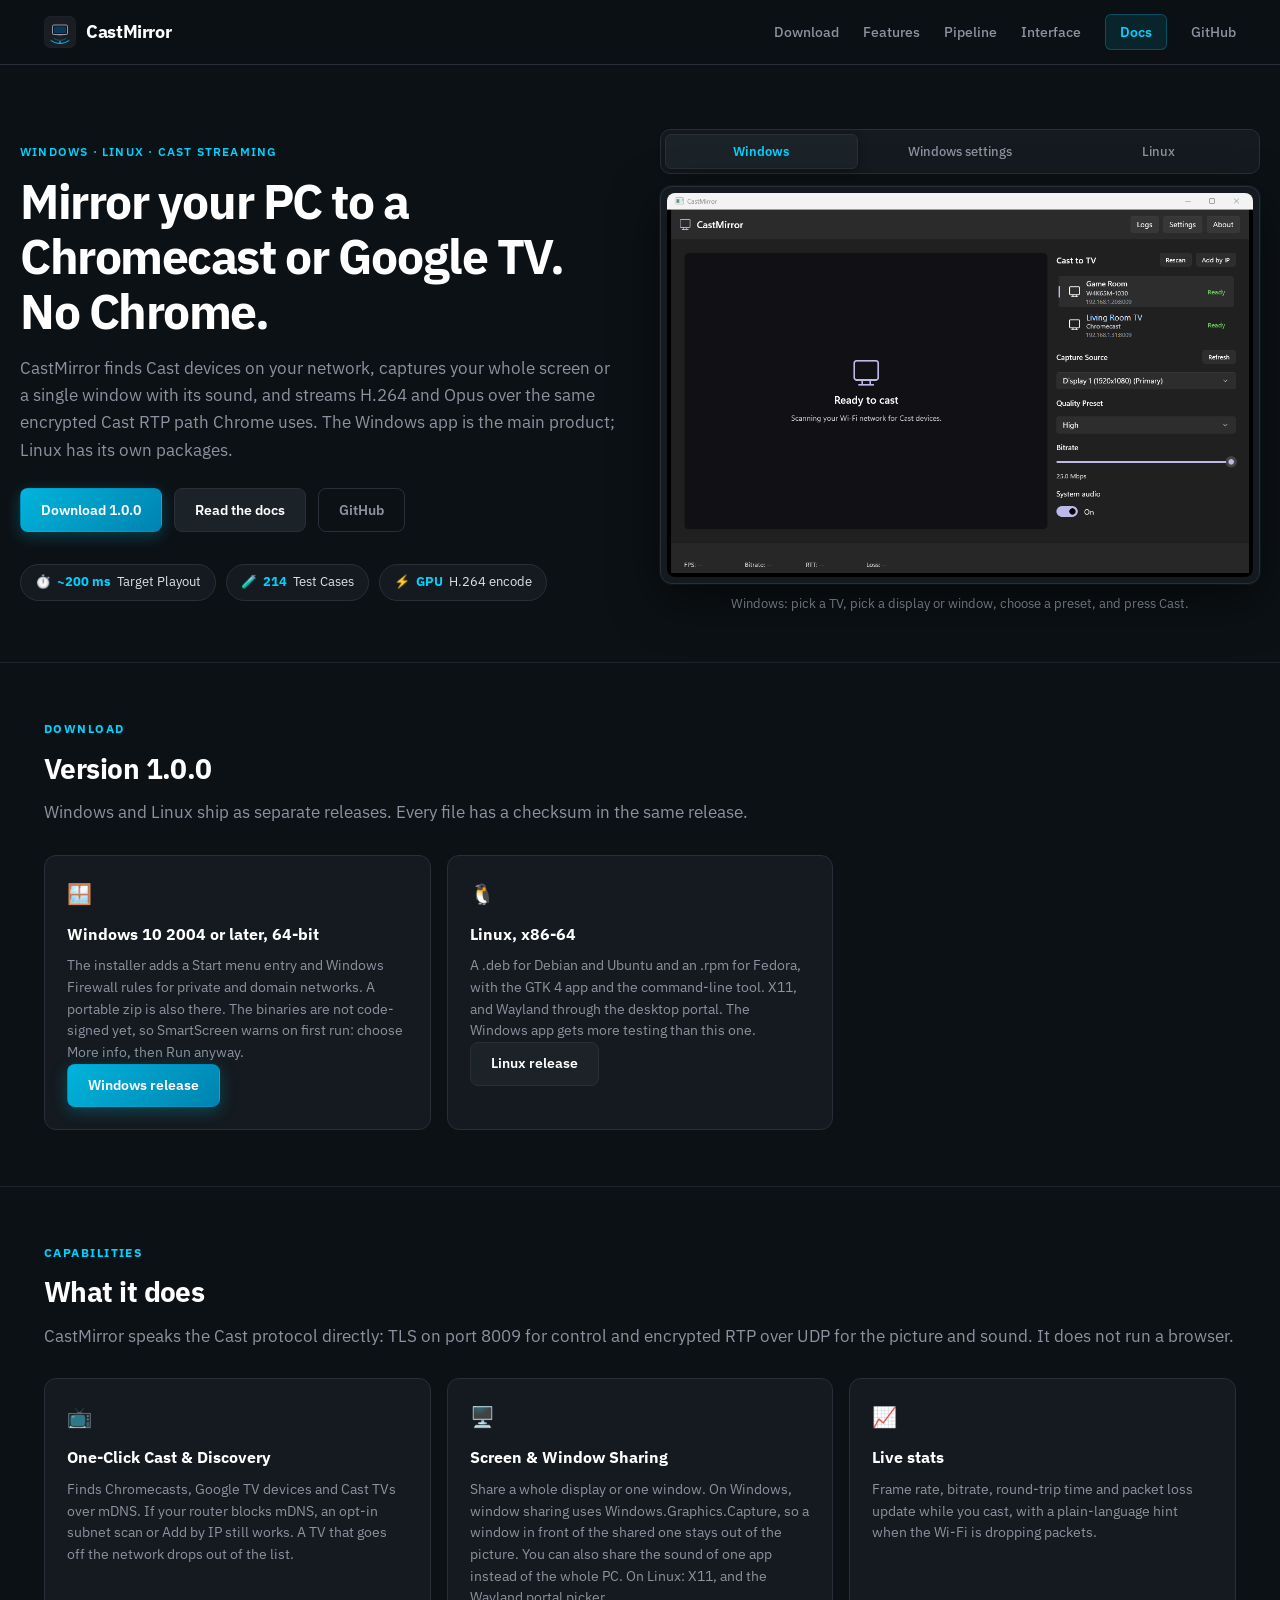
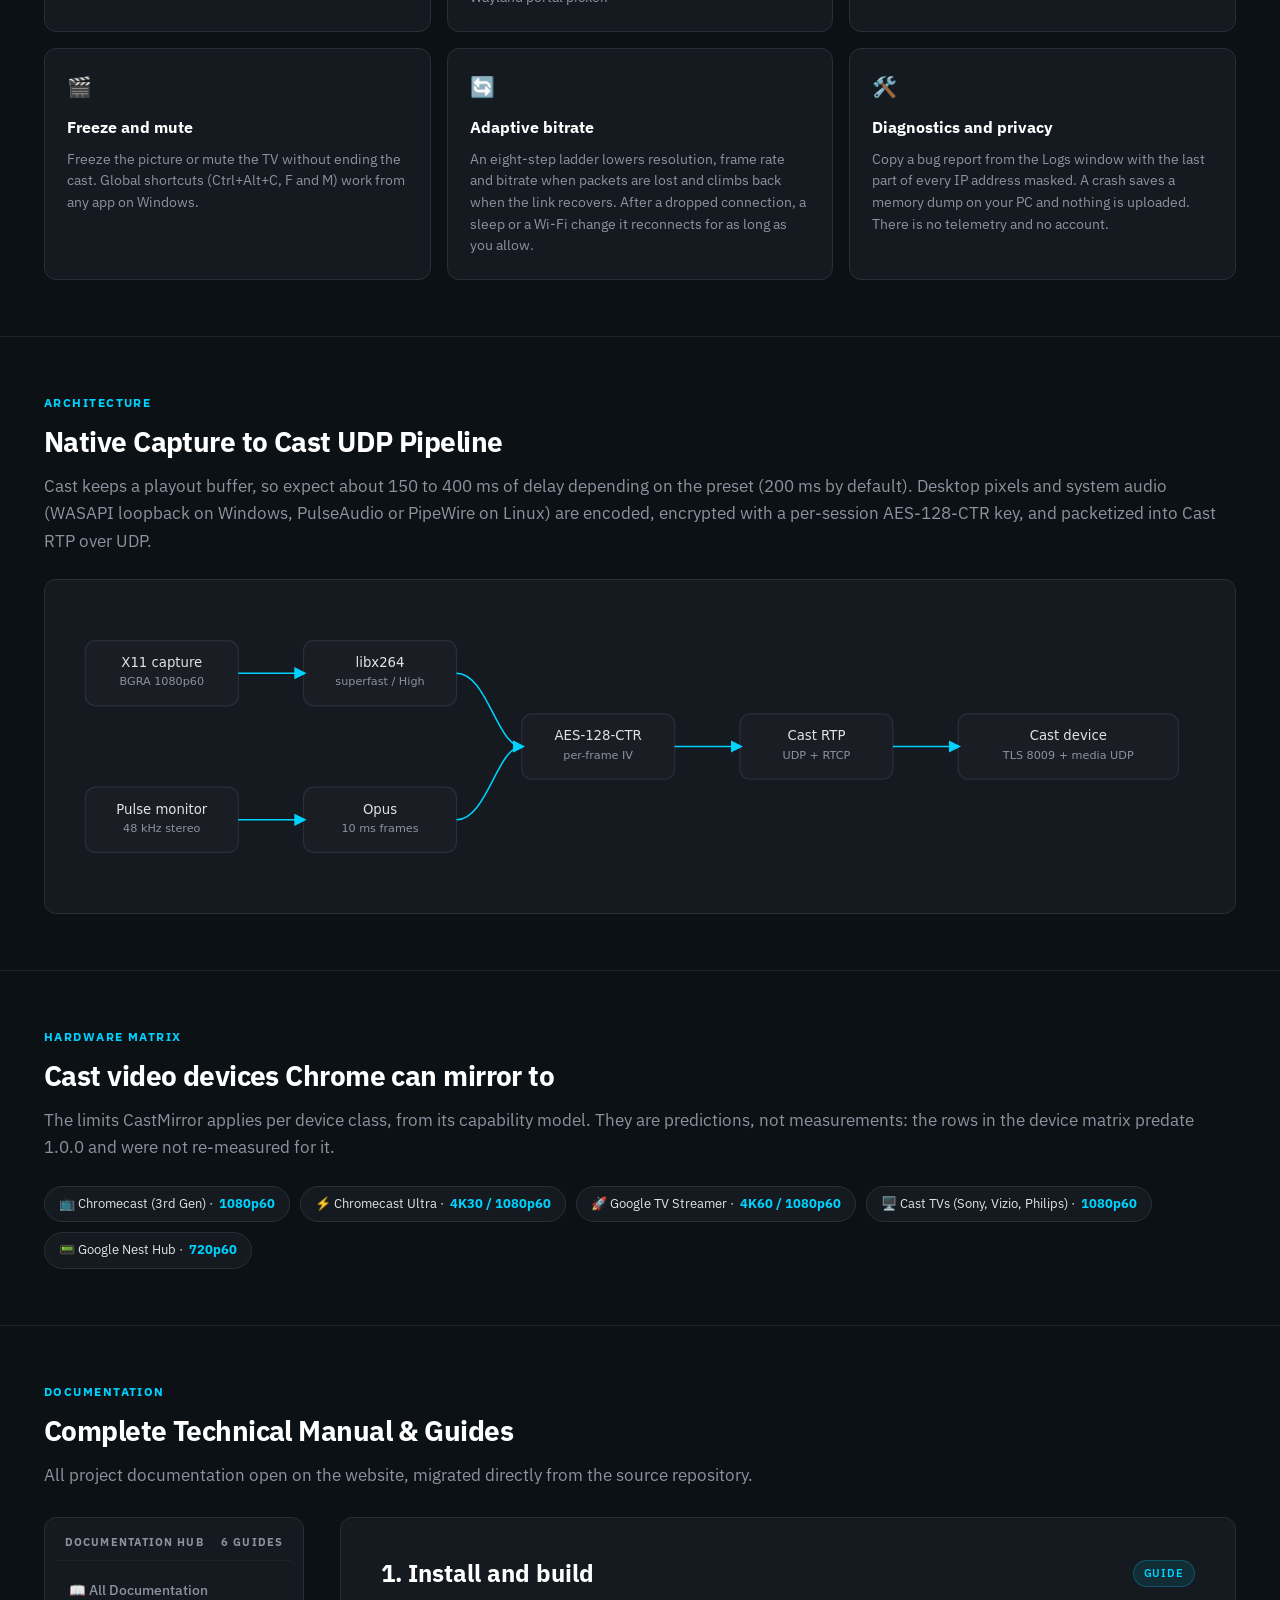
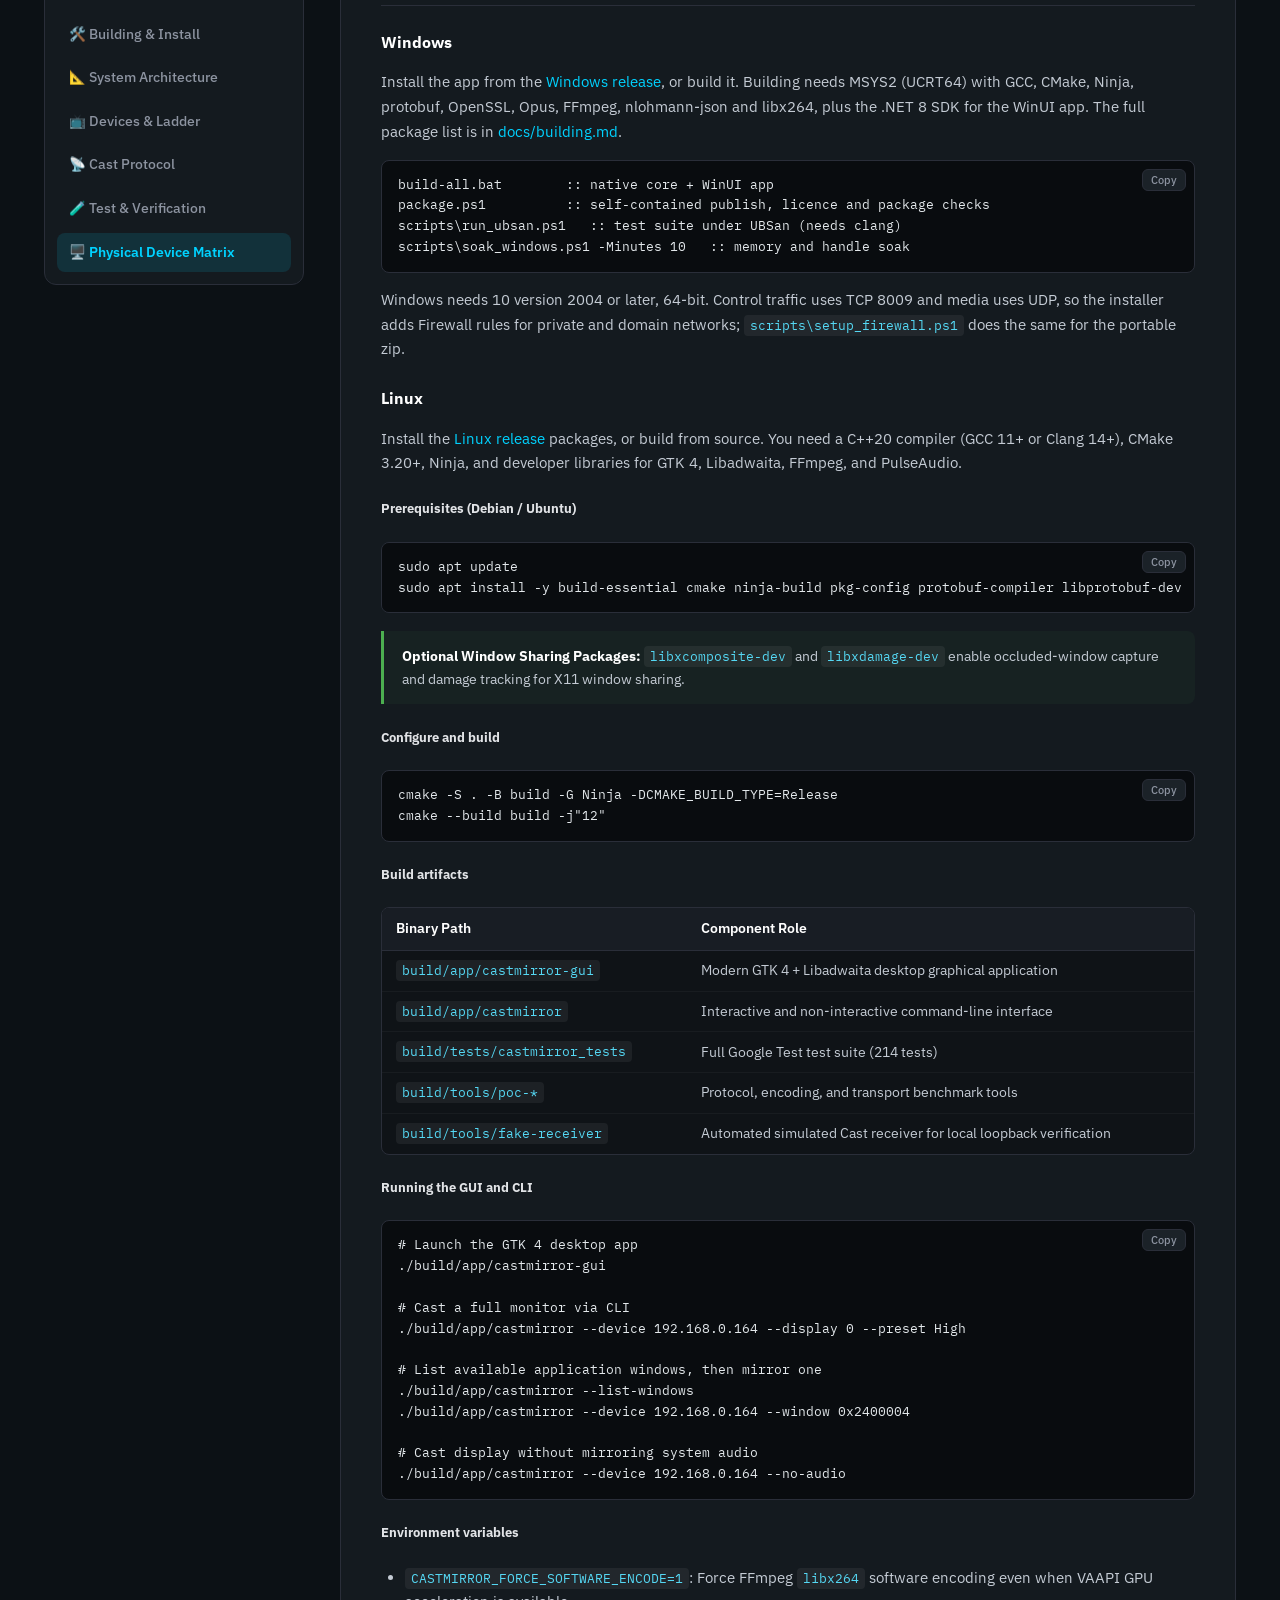
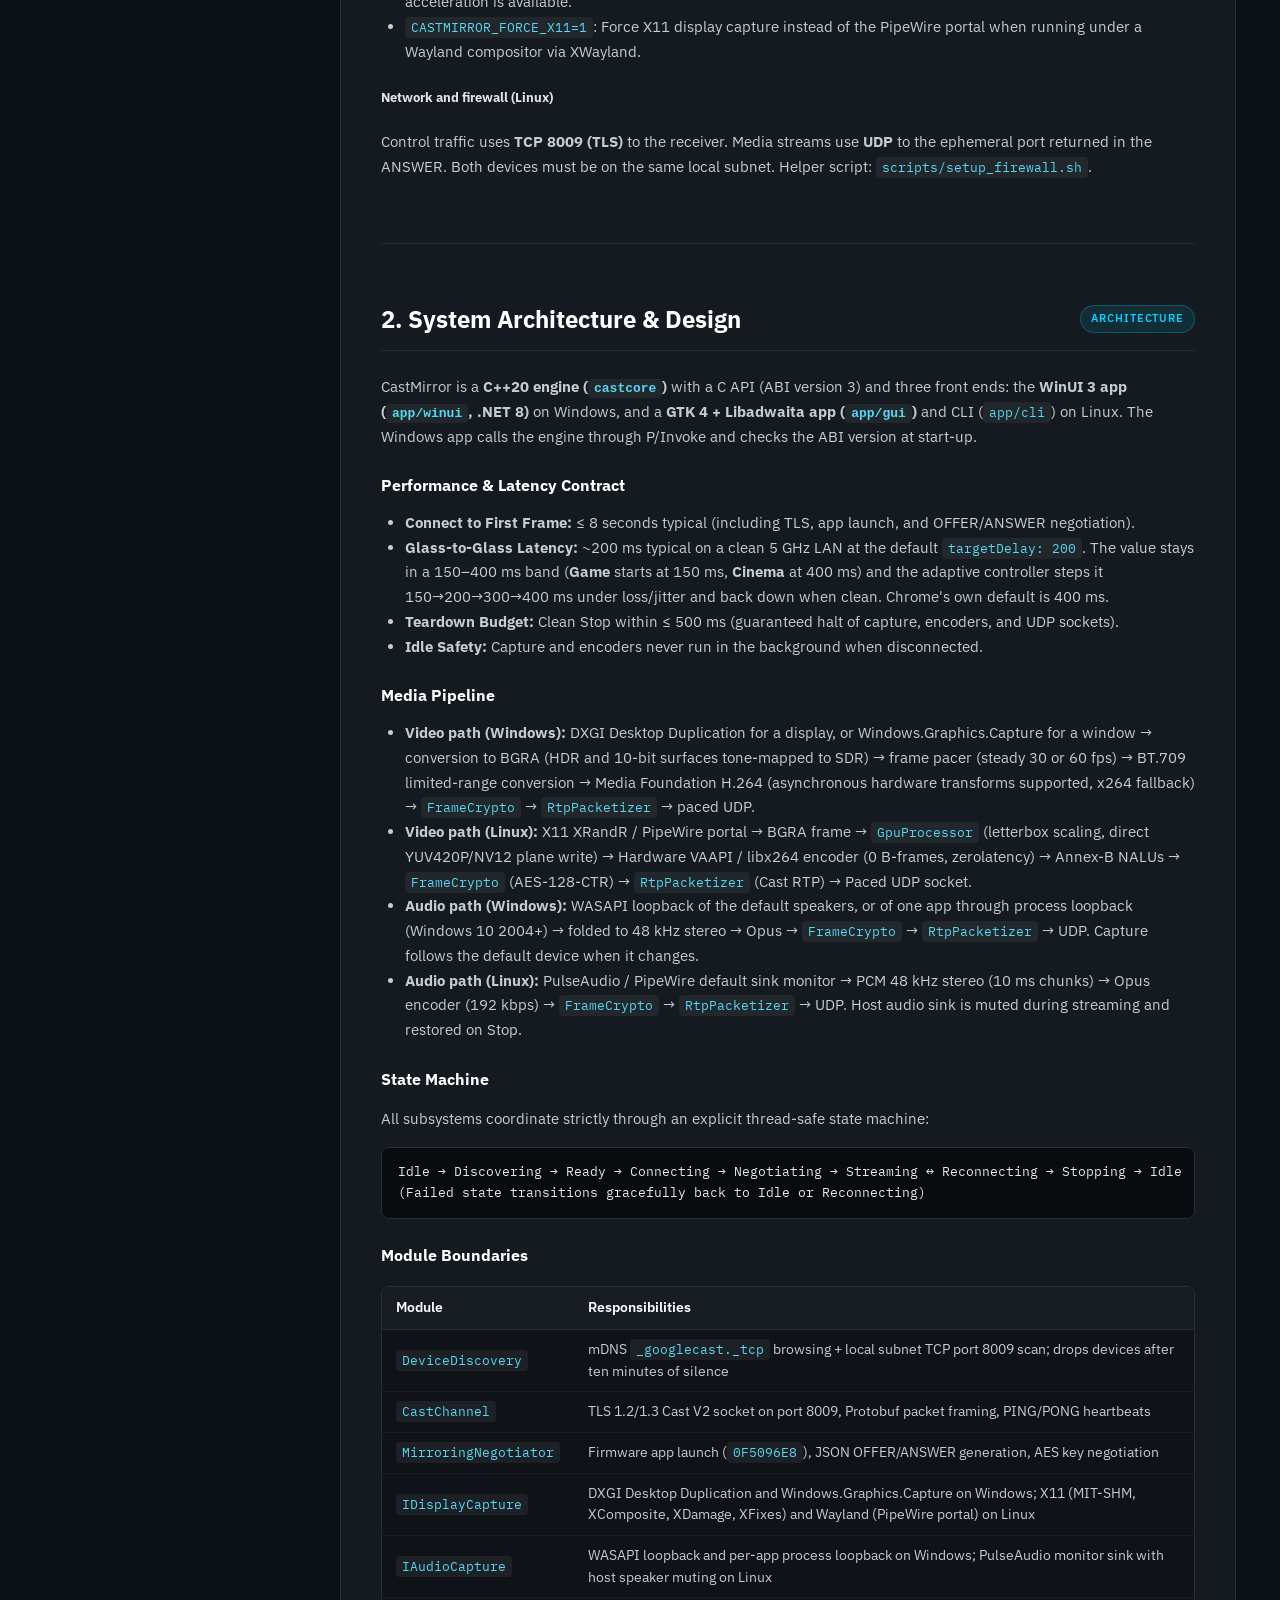
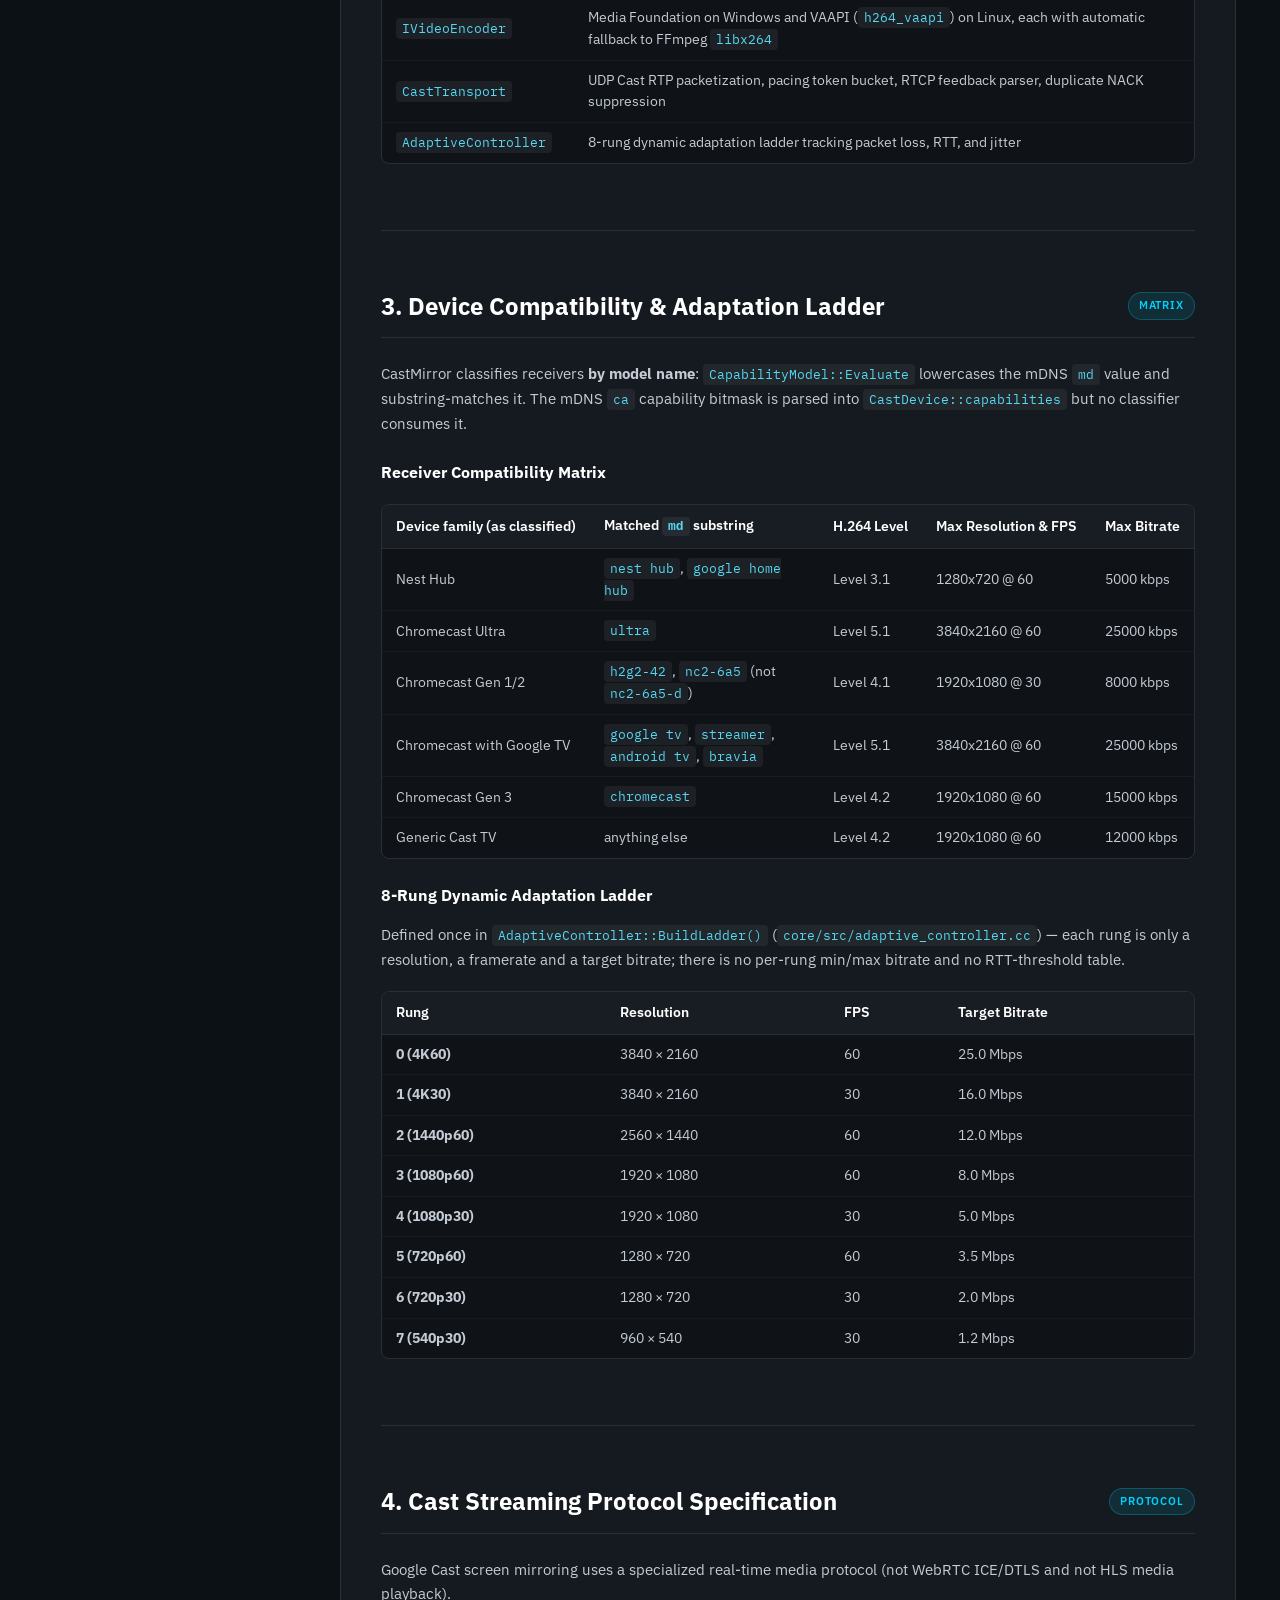
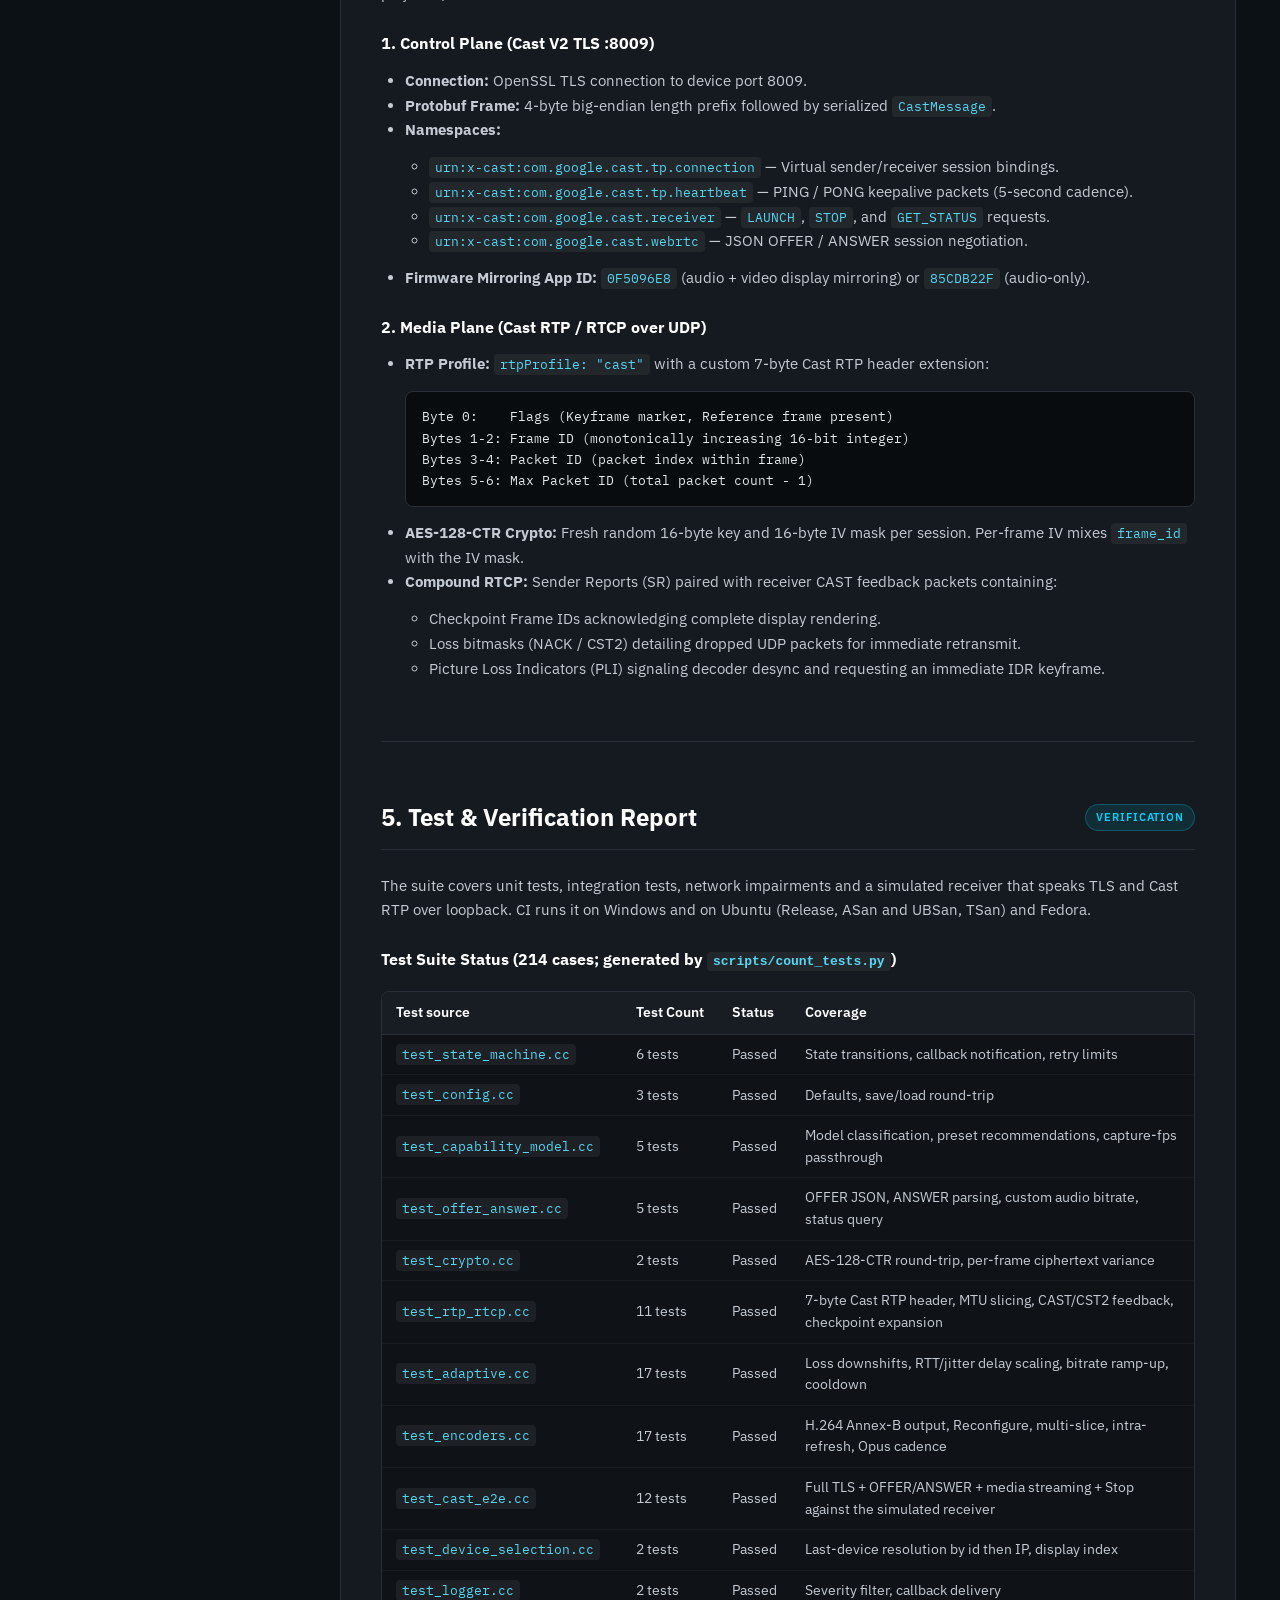
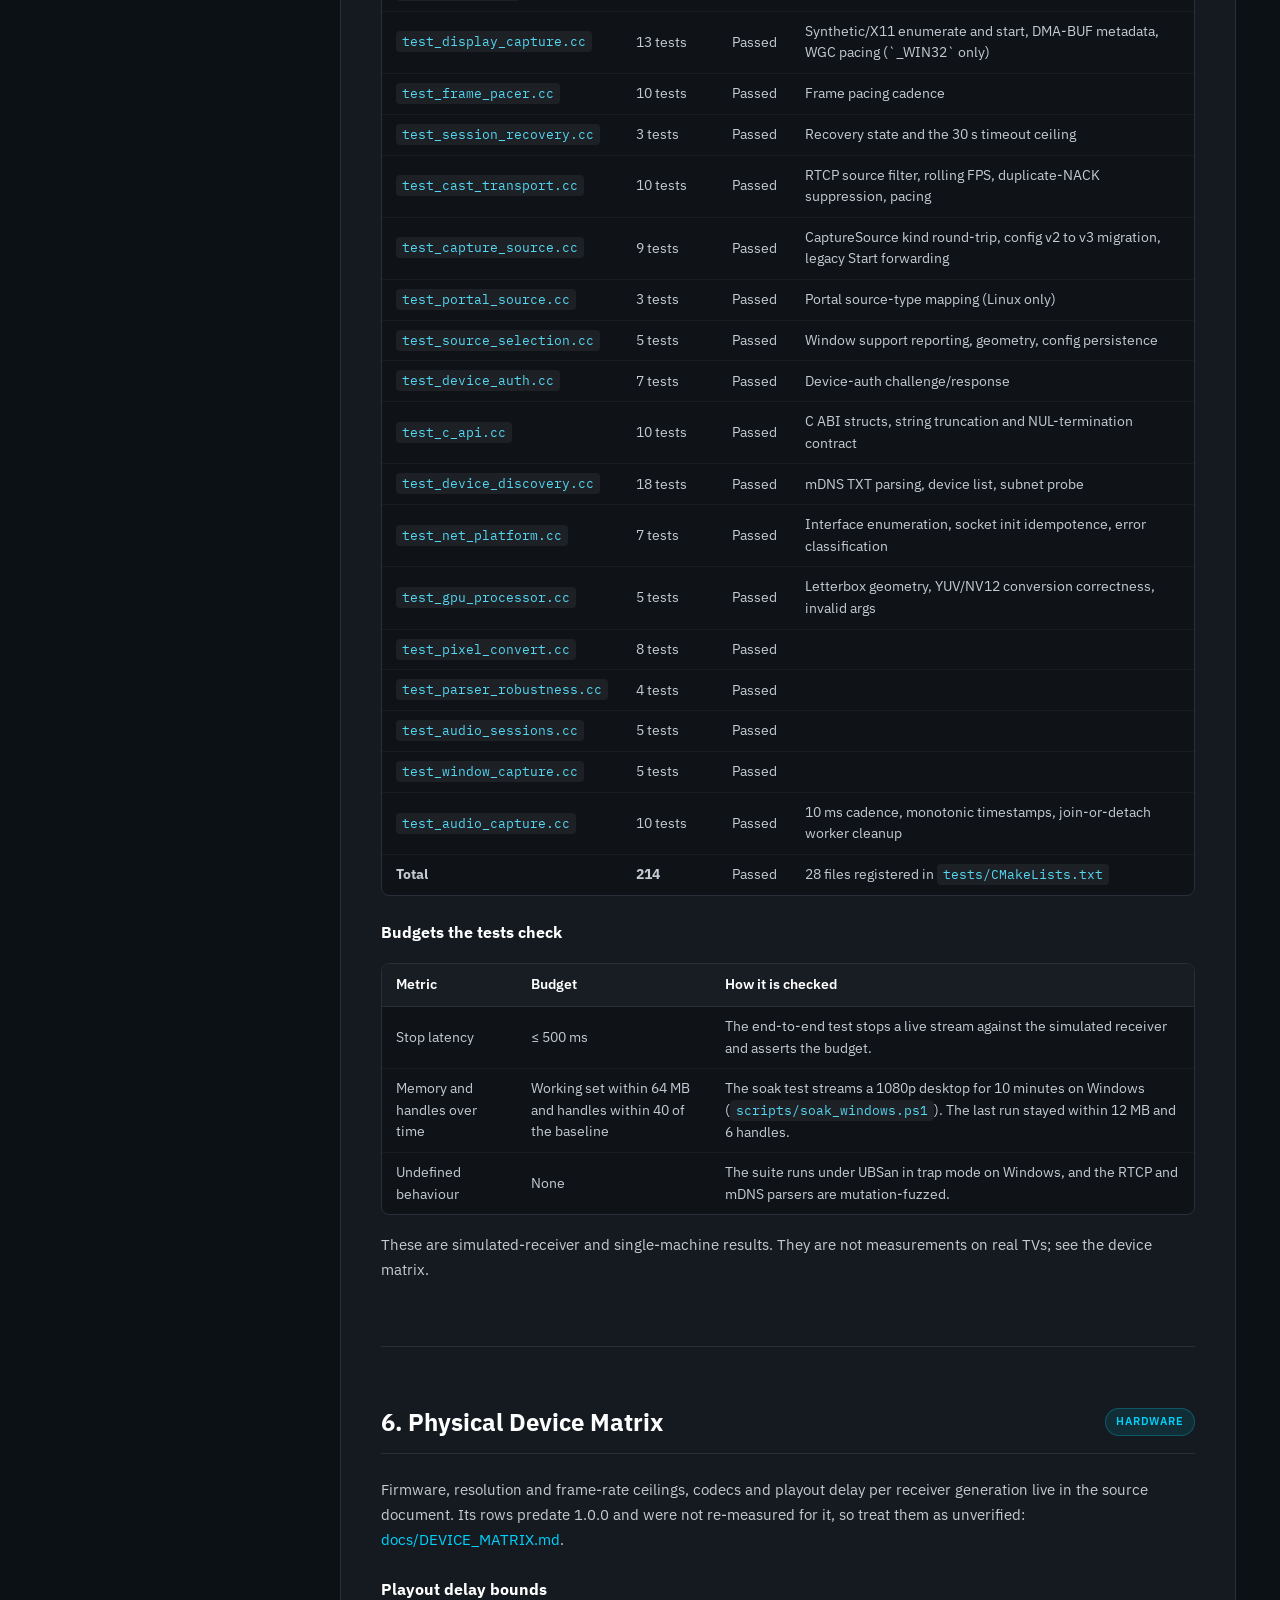
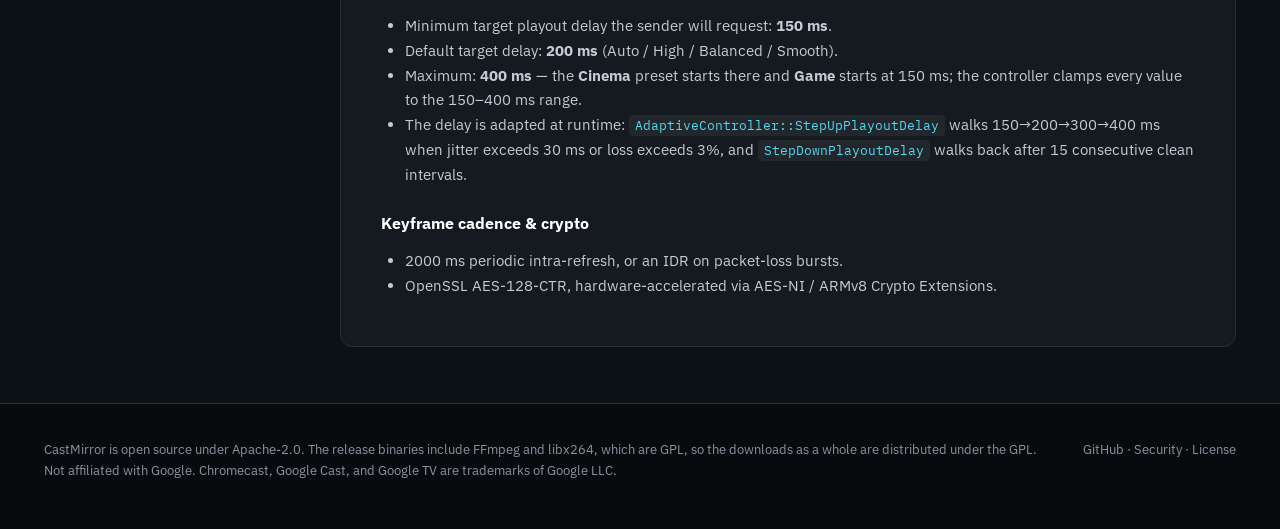
==== commit 282cf8ae: "docs: 1.0.0 release notes, split Windows and Linux release workflows, refresh site and README" ====
--- a/docs/index.html
+++ b/docs/index.html
@@ -3,10 +3,10 @@
 <head>
   <meta charset="utf-8">
   <meta name="viewport" content="width=device-width, initial-scale=1">
-  <title>CastMirror — Native Chromecast Display Mirroring for Linux</title>
-  <meta name="description" content="Native C++20 Chromecast display mirroring for Linux. Low latency, hardware-accelerated H.264, Opus audio, GTK 4 + Libadwaita UI. No Chrome required.">
+  <title>CastMirror — Mirror your PC to a Chromecast or Google TV</title>
+  <meta name="description" content="Mirror your whole screen or one window, with sound, to a Chromecast or Google TV. A native Windows app, with Linux packages. No Chrome.">
   <meta property="og:title" content="CastMirror — Native Chromecast Display Mirroring">
-  <meta property="og:description" content="Native Chromecast display mirroring for Linux. Low latency. No Chrome.">
+  <meta property="og:description" content="Mirror your PC to a Chromecast or Google TV. No Chrome.">
   <meta property="og:image" content="assets/og-image.png">
   <link rel="icon" href="assets/favicon.svg" type="image/svg+xml">
   <link rel="preconnect" href="https://fonts.googleapis.com">
@@ -23,6 +23,7 @@
         <span>CastMirror</span>
       </a>
       <div class="nav-links">
+        <a href="#download">Download</a>
         <a href="#product">Features</a>
         <a href="#pipeline">Pipeline</a>
         <a href="#showcase">Interface</a>
@@ -35,82 +36,104 @@
   <!-- Hero -->
   <header class="wrap hero" id="top">
     <div class="hero-left">
-      <div class="hero-tag">Linux · C++20 · Cast Streaming</div>
-      <h1>Native Chromecast display mirroring. Low latency. No Chrome.</h1>
+      <div class="hero-tag">Windows · Linux · Cast Streaming</div>
+      <h1>Mirror your PC to a Chromecast or Google TV. No Chrome.</h1>
       <p class="lede">
-        CastMirror is a high-performance native sender that discovers Cast devices on your LAN, captures the Linux desktop or individual application windows with system audio, and streams H.264 + Opus over the native Cast RTP/RTCP media path.
+        CastMirror finds Cast devices on your network, captures your whole screen or a single window with its sound, and streams H.264 and Opus over the same encrypted Cast RTP path Chrome uses. The Windows app is the main product; Linux has its own packages.
       </p>
       <div class="cta">
-        <a class="btn btn-primary" data-repo-href="">View on GitHub</a>
-        <a class="btn btn-secondary" href="#documentation">Read Documentation</a>
-        <a class="btn btn-ghost" href="#doc-building">Quick Start</a>
+        <a class="btn btn-primary" href="#download">Download 1.0.0</a>
+        <a class="btn btn-secondary" href="#documentation">Read the docs</a>
+        <a class="btn btn-ghost" data-repo-href="">GitHub</a>
       </div>
       <div class="strip" style="margin-top: 8px;">
         <span class="chip">⏱️ <strong>~200 ms</strong> Target Playout</span>
-        <span class="chip">🧪 <strong><!-- testcount -->182<!-- /testcount --></strong> Test Cases</span>
-        <span class="chip">⚡ <strong>VAAPI</strong> HW Encode</span>
+        <span class="chip">🧪 <strong><!-- testcount -->214<!-- /testcount --></strong> Test Cases</span>
+        <span class="chip">⚡ <strong>GPU</strong> H.264 encode</span>
       </div>
     </div>
 
     <!-- Interactive Tabbed App Showcase -->
     <div class="showcase-container" id="showcase">
       <div class="showcase-tabs">
-        <button class="showcase-tab-btn is-active" data-tab="cast" type="button">Cast</button>
-        <button class="showcase-tab-btn" data-tab="live" type="button">Live Session</button>
-        <button class="showcase-tab-btn" data-tab="settings" type="button">Settings</button>
-        <button class="showcase-tab-btn" data-tab="logs" type="button">Logs</button>
+        <button class="showcase-tab-btn is-active" data-tab="winmain" type="button">Windows</button>
+        <button class="showcase-tab-btn" data-tab="winsettings" type="button">Windows settings</button>
+        <button class="showcase-tab-btn" data-tab="linuxcast" type="button">Linux</button>
       </div>
       <div class="bezel">
-        <img id="showcase-img" src="assets/screenshot-cast.png" alt="CastMirror — Cast Tab">
+        <img id="showcase-img" src="assets/screenshot-windows-main.png" alt="CastMirror on Windows: two Cast devices, the capture source, quality preset and bitrate controls">
       </div>
       <div class="showcase-caption" id="showcase-caption">
-        Cast Tab: Discover receivers, select screen or window with app icons, and tune bitrate.
+        Windows: pick a TV, pick a display or window, choose a preset, and press Cast.
       </div>
     </div>
   </header>
+
+  <!-- Downloads -->
+  <section id="download">
+    <div class="wrap">
+      <p class="section-kicker">Download</p>
+      <h2>Version 1.0.0</h2>
+      <p class="lede">Windows and Linux ship as separate releases. Every file has a checksum in the same release.</p>
+      <div class="grid">
+        <article class="card">
+          <span class="card-icon">🪟</span>
+          <h3>Windows 10 2004 or later, 64-bit</h3>
+          <p>The installer adds a Start menu entry and Windows Firewall rules for private and domain networks. A portable zip is also there. The binaries are not code-signed yet, so SmartScreen warns on first run: choose More info, then Run anyway.</p>
+          <p><a class="btn btn-primary" href="https://github.com/vindeckyy/CastMirror/releases/tag/windows-v1.0.0">Windows release</a></p>
+        </article>
+        <article class="card">
+          <span class="card-icon">🐧</span>
+          <h3>Linux, x86-64</h3>
+          <p>A .deb for Debian and Ubuntu and an .rpm for Fedora, with the GTK 4 app and the command-line tool. X11, and Wayland through the desktop portal. The Windows app gets more testing than this one.</p>
+          <p><a class="btn btn-secondary" href="https://github.com/vindeckyy/CastMirror/releases/tag/linux-v1.0.0">Linux release</a></p>
+        </article>
+      </div>
+    </div>
+  </section>
 
   <!-- Features Grid -->
   <section id="product">
     <div class="wrap">
       <p class="section-kicker">Capabilities</p>
-      <h2>Engineered for Linux desktop mirroring</h2>
-      <p class="lede">CastMirror operates directly at the Cast V2 protocol level — speaking the same RTP/RTCP and TLS channels Chrome uses, without running a web browser.</p>
+      <h2>What it does</h2>
+      <p class="lede">CastMirror speaks the Cast protocol directly: TLS on port 8009 for control and encrypted RTP over UDP for the picture and sound. It does not run a browser.</p>
       
       <div class="grid">
         <article class="card">
           <span class="card-icon">📺</span>
           <h3>One-Click Cast &amp; Discovery</h3>
-          <p>Continuous mDNS detection for Chromecast dongles, Google TV Streamer, and Cast TVs. Recognizes device models with custom glyphs or connects to custom IPs.</p>
+          <p>Finds Chromecasts, Google TV devices and Cast TVs over mDNS. If your router blocks mDNS, an opt-in subnet scan or Add by IP still works. A TV that goes off the network drops out of the list.</p>
         </article>
 
         <article class="card">
           <span class="card-icon">🖥️</span>
           <h3>Screen &amp; Window Sharing</h3>
-          <p>Mirror an entire monitor or stream a single window. Features X11 XComposite redirection for occluded windows and Wayland portal picker integration.</p>
+          <p>Share a whole display or one window. On Windows, window sharing uses Windows.Graphics.Capture, so a window in front of the shared one stays out of the picture. You can also share the sound of one app instead of the whole PC. On Linux: X11, and the Wayland portal picker.</p>
         </article>
 
         <article class="card">
           <span class="card-icon">📈</span>
-          <h3>Real-Time Vector Sparklines</h3>
-          <p>Live session telemetry with hardware-accelerated Cairo Bézier mini-charts tracking FPS, bitrate, round-trip time (RTT), and packet loss in real time.</p>
+          <h3>Live stats</h3>
+          <p>Frame rate, bitrate, round-trip time and packet loss update while you cast, with a plain-language hint when the Wi-Fi is dropping packets.</p>
         </article>
 
         <article class="card">
           <span class="card-icon">🎬</span>
-          <h3>Live Studio Controls</h3>
-          <p>Freeze display sharing and mute TV audio on the fly without terminating the session, injecting clean silence frames to maintain audio sync.</p>
+          <h3>Freeze and mute</h3>
+          <p>Freeze the picture or mute the TV without ending the cast. Global shortcuts (Ctrl+Alt+C, F and M) work from any app on Windows.</p>
         </article>
 
         <article class="card">
           <span class="card-icon">🔄</span>
-          <h3>Adaptive Bitrate Ladder</h3>
-          <p>Always-on 8-rung ladder controller holds your target bitrate ceiling (1–25 Mbps), drops during network congestion, and aggressively recovers once clear.</p>
+          <h3>Adaptive bitrate</h3>
+          <p>An eight-step ladder lowers resolution, frame rate and bitrate when packets are lost and climbs back when the link recovers. After a dropped connection, a sleep or a Wi-Fi change it reconnects for as long as you allow.</p>
         </article>
 
         <article class="card">
           <span class="card-icon">🛠️</span>
-          <h3>Diagnostics &amp; Appearance</h3>
-          <p>Integrated self-test diagnostic wizard tests capturers, encoders, audio, and network sockets. Includes Light, Dark, and System default themes.</p>
+          <h3>Diagnostics and privacy</h3>
+          <p>Copy a bug report from the Logs window with the last part of every IP address masked. A crash saves a memory dump on your PC and nothing is uploaded. There is no telemetry and no account.</p>
         </article>
       </div>
     </div>
@@ -122,7 +145,7 @@
       <p class="section-kicker">Architecture</p>
       <h2>Native Capture to Cast UDP Pipeline</h2>
       <p class="lede">
-        Target playout delay is ~200 ms. Desktop pixels and PulseAudio/PipeWire monitor audio are encoded into zero-latency elementary streams, encrypted with session AES-128-CTR, and packetized into Cast RTP over UDP.
+        Cast keeps a playout buffer, so expect about 150 to 400 ms of delay depending on the preset (200 ms by default). Desktop pixels and system audio (WASAPI loopback on Windows, PulseAudio or PipeWire on Linux) are encoded, encrypted with a per-session AES-128-CTR key, and packetized into Cast RTP over UDP.
       </p>
       <div class="pipeline-box">
         <img class="pipeline-img" src="assets/pipeline.svg" alt="CastMirror Media Pipeline Diagram">
@@ -135,7 +158,7 @@
     <div class="wrap">
       <p class="section-kicker">Hardware Matrix</p>
       <h2>Cast video devices Chrome can mirror to</h2>
-      <p class="lede">Tested across physical Google Cast devices. Nest Hub devices are 720p-class.</p>
+      <p class="lede">The limits CastMirror applies per device class, from its capability model. They are predictions, not measurements: the rows in the device matrix predate 1.0.0 and were not re-measured for it.</p>
       <div class="strip">
         <span class="chip">📺 Chromecast (3rd Gen) · <strong>1080p60</strong></span>
         <span class="chip">⚡ Chromecast Ultra · <strong>4K30 / 1080p60</strong></span>
@@ -175,24 +198,33 @@
           <!-- Document 1: Building & Installation -->
           <article class="doc-panel" id="doc-building">
             <div class="doc-panel-header">
-              <h3>1. Building &amp; Installation Guide</h3>
+              <h3>1. Install and build</h3>
               <span class="doc-badge">Guide</span>
             </div>
-            <p>Linux is the primary supported platform. You need a modern C++20 compiler (GCC 11+ or Clang 14+), CMake 3.20+, Ninja, and developer libraries for GTK 4, Libadwaita, FFmpeg, and PulseAudio.</p>
-
-            <h4>Prerequisites (Debian / Ubuntu / Kali)</h4>
+            <h4>Windows</h4>
+            <p>Install the app from the <a href="https://github.com/vindeckyy/CastMirror/releases/tag/windows-v1.0.0">Windows release</a>, or build it. Building needs MSYS2 (UCRT64) with GCC, CMake, Ninja, protobuf, OpenSSL, Opus, FFmpeg, nlohmann-json and libx264, plus the .NET 8 SDK for the WinUI app. The full package list is in <a data-repo-file="docs/building.md">docs/building.md</a>.</p>
+            <pre><button class="copy" type="button">Copy</button>build-all.bat        :: native core + WinUI app
+package.ps1          :: self-contained publish, licence and package checks
+scripts\run_ubsan.ps1   :: test suite under UBSan (needs clang)
+scripts\soak_windows.ps1 -Minutes 10   :: memory and handle soak</pre>
+            <p>Windows needs 10 version 2004 or later, 64-bit. Control traffic uses TCP 8009 and media uses UDP, so the installer adds Firewall rules for private and domain networks; <code>scripts\setup_firewall.ps1</code> does the same for the portable zip.</p>
+
+            <h4>Linux</h4>
+            <p>Install the <a href="https://github.com/vindeckyy/CastMirror/releases/tag/linux-v1.0.0">Linux release</a> packages, or build from source. You need a C++20 compiler (GCC 11+ or Clang 14+), CMake 3.20+, Ninja, and developer libraries for GTK 4, Libadwaita, FFmpeg, and PulseAudio.</p>
+
+            <h5>Prerequisites (Debian / Ubuntu)</h5>
             <pre><button class="copy" type="button">Copy</button>sudo apt update
-sudo apt install -y build-essential cmake ninja-build pkg-config protobuf-compiler libprotobuf-dev     libssl-dev libopus-dev libpulse-dev libx11-dev libxext-dev libxrandr-dev libxfixes-dev     libxcomposite-dev libxdamage-dev     libva-dev libavcodec-dev libswscale-dev libavutil-dev nlohmann-json3-dev libgtest-dev     libgtk-4-dev libadwaita-1-dev</pre>
+sudo apt install -y build-essential cmake ninja-build pkg-config protobuf-compiler libprotobuf-dev     libssl-dev libopus-dev libpulse-dev libx11-dev libxext-dev libxrandr-dev libxfixes-dev     libxcomposite-dev libxdamage-dev     libva-dev libdrm-dev libavcodec-dev libswscale-dev libavutil-dev nlohmann-json3-dev libgtest-dev     libgtk-4-dev libadwaita-1-dev</pre>
 
             <div class="callout callout-tip">
               <strong>Optional Window Sharing Packages:</strong> <code>libxcomposite-dev</code> and <code>libxdamage-dev</code> enable occluded-window capture and damage tracking for X11 window sharing.
             </div>
 
-            <h4>Configure and Build</h4>
+            <h5>Configure and build</h5>
             <pre><button class="copy" type="button">Copy</button>cmake -S . -B build -G Ninja -DCMAKE_BUILD_TYPE=Release
 cmake --build build -j"12"</pre>
 
-            <h4>Build Artifacts</h4>
+            <h5>Build artifacts</h5>
             <div class="doc-table-wrap">
               <table class="doc-table">
                 <thead>
@@ -201,14 +233,14 @@
                 <tbody>
                   <tr><td><code>build/app/castmirror-gui</code></td><td>Modern GTK 4 + Libadwaita desktop graphical application</td></tr>
                   <tr><td><code>build/app/castmirror</code></td><td>Interactive and non-interactive command-line interface</td></tr>
-                  <tr><td><code>build/tests/castmirror_tests</code></td><td>Full Google Test test suite (<!-- testcount -->182<!-- /testcount --> tests)</td></tr>
+                  <tr><td><code>build/tests/castmirror_tests</code></td><td>Full Google Test test suite (<!-- testcount -->214<!-- /testcount --> tests)</td></tr>
                   <tr><td><code>build/tools/poc-*</code></td><td>Protocol, encoding, and transport benchmark tools</td></tr>
                   <tr><td><code>build/tools/fake-receiver</code></td><td>Automated simulated Cast receiver for local loopback verification</td></tr>
                 </tbody>
               </table>
             </div>
 
-            <h4>Running the GUI &amp; CLI</h4>
+            <h5>Running the GUI and CLI</h5>
             <pre><button class="copy" type="button">Copy</button># Launch the GTK 4 desktop app
 ./build/app/castmirror-gui
 
@@ -222,13 +254,13 @@
 # Cast display without mirroring system audio
 ./build/app/castmirror --device 192.168.0.164 --no-audio</pre>
 
-            <h4>Environment Variables</h4>
+            <h5>Environment variables</h5>
             <ul>
               <li><code>CASTMIRROR_FORCE_SOFTWARE_ENCODE=1</code>: Force FFmpeg <code>libx264</code> software encoding even when VAAPI GPU acceleration is available.</li>
               <li><code>CASTMIRROR_FORCE_X11=1</code>: Force X11 display capture instead of the PipeWire portal when running under a Wayland compositor via XWayland.</li>
             </ul>
 
-            <h4>Network &amp; Firewall Configuration</h4>
+            <h5>Network and firewall (Linux)</h5>
             <p>Control traffic uses <strong>TCP 8009 (TLS)</strong> to the receiver. Media streams use <strong>UDP</strong> to the ephemeral port returned in the ANSWER. Both devices must be on the same local subnet. Helper script: <code>scripts/setup_firewall.sh</code>.</p>
           </article>
 
@@ -238,7 +270,7 @@
               <h3>2. System Architecture &amp; Design</h3>
               <span class="doc-badge">Architecture</span>
             </div>
-            <p>CastMirror is structured as a modular <strong>C++20 engine (<code>castcore</code>)</strong> with a decoupled <strong>GTK 4 + Libadwaita GUI (<code>app/gui</code>)</strong> and CLI (<code>app/cli</code>).</p>
+            <p>CastMirror is a <strong>C++20 engine (<code>castcore</code>)</strong> with a C API (ABI version 3) and three front ends: the <strong>WinUI 3 app (<code>app/winui</code>, .NET 8)</strong> on Windows, and a <strong>GTK 4 + Libadwaita app (<code>app/gui</code>)</strong> and CLI (<code>app/cli</code>) on Linux. The Windows app calls the engine through P/Invoke and checks the ABI version at start-up.</p>
 
             <h4>Performance &amp; Latency Contract</h4>
             <ul>
@@ -250,8 +282,10 @@
 
             <h4>Media Pipeline</h4>
             <ul>
-              <li><strong>Video Path:</strong> X11 XRandR / PipeWire portal &rarr; BGRA frame &rarr; <code>GpuProcessor</code> (letterbox scaling, direct YUV420P/NV12 plane write) &rarr; Hardware VAAPI / libx264 encoder (0 B-frames, zerolatency) &rarr; Annex-B NALUs &rarr; <code>FrameCrypto</code> (AES-128-CTR) &rarr; <code>RtpPacketizer</code> (Cast RTP) &rarr; Paced UDP socket.</li>
-              <li><strong>Audio Path:</strong> PulseAudio / PipeWire default sink monitor &rarr; PCM 48 kHz stereo (10 ms chunks) &rarr; Opus encoder (192 kbps) &rarr; <code>FrameCrypto</code> &rarr; <code>RtpPacketizer</code> &rarr; UDP. Host audio sink is muted during streaming and restored on Stop.</li>
+              <li><strong>Video path (Windows):</strong> DXGI Desktop Duplication for a display, or Windows.Graphics.Capture for a window &rarr; conversion to BGRA (HDR and 10-bit surfaces tone-mapped to SDR) &rarr; frame pacer (steady 30 or 60 fps) &rarr; BT.709 limited-range conversion &rarr; Media Foundation H.264 (asynchronous hardware transforms supported, x264 fallback) &rarr; <code>FrameCrypto</code> &rarr; <code>RtpPacketizer</code> &rarr; paced UDP.</li>
+              <li><strong>Video path (Linux):</strong> X11 XRandR / PipeWire portal &rarr; BGRA frame &rarr; <code>GpuProcessor</code> (letterbox scaling, direct YUV420P/NV12 plane write) &rarr; Hardware VAAPI / libx264 encoder (0 B-frames, zerolatency) &rarr; Annex-B NALUs &rarr; <code>FrameCrypto</code> (AES-128-CTR) &rarr; <code>RtpPacketizer</code> (Cast RTP) &rarr; Paced UDP socket.</li>
+              <li><strong>Audio path (Windows):</strong> WASAPI loopback of the default speakers, or of one app through process loopback (Windows 10 2004+) &rarr; folded to 48 kHz stereo &rarr; Opus &rarr; <code>FrameCrypto</code> &rarr; <code>RtpPacketizer</code> &rarr; UDP. Capture follows the default device when it changes.</li>
+              <li><strong>Audio path (Linux):</strong> PulseAudio / PipeWire default sink monitor &rarr; PCM 48 kHz stereo (10 ms chunks) &rarr; Opus encoder (192 kbps) &rarr; <code>FrameCrypto</code> &rarr; <code>RtpPacketizer</code> &rarr; UDP. Host audio sink is muted during streaming and restored on Stop.</li>
             </ul>
 
             <h4>State Machine</h4>
@@ -266,12 +300,12 @@
                   <tr><th>Module</th><th>Responsibilities</th></tr>
                 </thead>
                 <tbody>
-                  <tr><td><code>DeviceDiscovery</code></td><td>mDNS <code>_googlecast._tcp</code> browsing + local subnet TCP port 8009 scan</td></tr>
+                  <tr><td><code>DeviceDiscovery</code></td><td>mDNS <code>_googlecast._tcp</code> browsing + local subnet TCP port 8009 scan; drops devices after ten minutes of silence</td></tr>
                   <tr><td><code>CastChannel</code></td><td>TLS 1.2/1.3 Cast V2 socket on port 8009, Protobuf packet framing, PING/PONG heartbeats</td></tr>
                   <tr><td><code>MirroringNegotiator</code></td><td>Firmware app launch (<code>0F5096E8</code>), JSON OFFER/ANSWER generation, AES key negotiation</td></tr>
-                  <tr><td><code>IDisplayCapture</code></td><td>Modular X11 (MIT-SHM, XComposite, XDamage, XFixes) and Wayland (PipeWire portal) backends</td></tr>
-                  <tr><td><code>IAudioCapture</code></td><td>PulseAudio loopback monitor sink with automatic host speaker muting and restoration</td></tr>
-                  <tr><td><code>IVideoEncoder</code></td><td>Hardware VAAPI (<code>h264_vaapi</code>) with automatic fallback to FFmpeg <code>libx264</code></td></tr>
+                  <tr><td><code>IDisplayCapture</code></td><td>DXGI Desktop Duplication and Windows.Graphics.Capture on Windows; X11 (MIT-SHM, XComposite, XDamage, XFixes) and Wayland (PipeWire portal) on Linux</td></tr>
+                  <tr><td><code>IAudioCapture</code></td><td>WASAPI loopback and per-app process loopback on Windows; PulseAudio monitor sink with host speaker muting on Linux</td></tr>
+                  <tr><td><code>IVideoEncoder</code></td><td>Media Foundation on Windows and VAAPI (<code>h264_vaapi</code>) on Linux, each with automatic fallback to FFmpeg <code>libx264</code></td></tr>
                   <tr><td><code>CastTransport</code></td><td>UDP Cast RTP packetization, pacing token bucket, RTCP feedback parser, duplicate NACK suppression</td></tr>
                   <tr><td><code>AdaptiveController</code></td><td>8-rung dynamic adaptation ladder tracking packet loss, RTT, and jitter</td></tr>
                 </tbody>
@@ -373,9 +407,9 @@
               <h3>5. Test &amp; Verification Report</h3>
               <span class="doc-badge">Verification</span>
             </div>
-            <p>CastMirror undergoes rigorous automated verification including unit tests, integration suites, synthetic network impairments, and simulated receiver loopback.</p>
-
-            <h4>Test Suite Status (<!-- testcount -->182<!-- /testcount --> cases; generated by <code>scripts/count_tests.py</code>)</h4>
+            <p>The suite covers unit tests, integration tests, network impairments and a simulated receiver that speaks TLS and Cast RTP over loopback. CI runs it on Windows and on Ubuntu (Release, ASan and UBSan, TSan) and Fedora.</p>
+
+            <h4>Test Suite Status (<!-- testcount -->214<!-- /testcount --> cases; generated by <code>scripts/count_tests.py</code>)</h4>
             <div class="doc-table-wrap">
               <table class="doc-table">
                 <thead>
@@ -385,49 +419,52 @@
                   <!-- testsuite:start -->
                     <tr><td><code>test_state_machine.cc</code></td><td>6 tests</td><td>Passed</td><td>State transitions, callback notification, retry limits</td></tr>
                     <tr><td><code>test_config.cc</code></td><td>3 tests</td><td>Passed</td><td>Defaults, save/load round-trip</td></tr>
-                    <tr><td><code>test_capability_model.cc</code></td><td>4 tests</td><td>Passed</td><td>Model classification, preset recommendations, capture-fps passthrough</td></tr>
+                    <tr><td><code>test_capability_model.cc</code></td><td>5 tests</td><td>Passed</td><td>Model classification, preset recommendations, capture-fps passthrough</td></tr>
                     <tr><td><code>test_offer_answer.cc</code></td><td>5 tests</td><td>Passed</td><td>OFFER JSON, ANSWER parsing, custom audio bitrate, status query</td></tr>
                     <tr><td><code>test_crypto.cc</code></td><td>2 tests</td><td>Passed</td><td>AES-128-CTR round-trip, per-frame ciphertext variance</td></tr>
                     <tr><td><code>test_rtp_rtcp.cc</code></td><td>11 tests</td><td>Passed</td><td>7-byte Cast RTP header, MTU slicing, CAST/CST2 feedback, checkpoint expansion</td></tr>
-                    <tr><td><code>test_adaptive.cc</code></td><td>16 tests</td><td>Passed</td><td>Loss downshifts, RTT/jitter delay scaling, bitrate ramp-up, cooldown</td></tr>
+                    <tr><td><code>test_adaptive.cc</code></td><td>17 tests</td><td>Passed</td><td>Loss downshifts, RTT/jitter delay scaling, bitrate ramp-up, cooldown</td></tr>
                     <tr><td><code>test_encoders.cc</code></td><td>17 tests</td><td>Passed</td><td>H.264 Annex-B output, Reconfigure, multi-slice, intra-refresh, Opus cadence</td></tr>
-                    <tr><td><code>test_cast_e2e.cc</code></td><td>9 tests</td><td>Passed</td><td>Full TLS + OFFER/ANSWER + media streaming + Stop against the simulated receiver</td></tr>
+                    <tr><td><code>test_cast_e2e.cc</code></td><td>12 tests</td><td>Passed</td><td>Full TLS + OFFER/ANSWER + media streaming + Stop against the simulated receiver</td></tr>
                     <tr><td><code>test_device_selection.cc</code></td><td>2 tests</td><td>Passed</td><td>Last-device resolution by id then IP, display index</td></tr>
                     <tr><td><code>test_logger.cc</code></td><td>2 tests</td><td>Passed</td><td>Severity filter, callback delivery</td></tr>
                     <tr><td><code>test_display_capture.cc</code></td><td>13 tests</td><td>Passed</td><td>Synthetic/X11 enumerate and start, DMA-BUF metadata, WGC pacing (`_WIN32` only)</td></tr>
                     <tr><td><code>test_frame_pacer.cc</code></td><td>10 tests</td><td>Passed</td><td>Frame pacing cadence</td></tr>
-                    <tr><td><code>test_session_recovery.cc</code></td><td>2 tests</td><td>Passed</td><td>Recovery state and the 30 s timeout ceiling</td></tr>
-                    <tr><td><code>test_cast_transport.cc</code></td><td>9 tests</td><td>Passed</td><td>RTCP source filter, rolling FPS, duplicate-NACK suppression, pacing</td></tr>
+                    <tr><td><code>test_session_recovery.cc</code></td><td>3 tests</td><td>Passed</td><td>Recovery state and the 30 s timeout ceiling</td></tr>
+                    <tr><td><code>test_cast_transport.cc</code></td><td>10 tests</td><td>Passed</td><td>RTCP source filter, rolling FPS, duplicate-NACK suppression, pacing</td></tr>
                     <tr><td><code>test_capture_source.cc</code></td><td>9 tests</td><td>Passed</td><td>CaptureSource kind round-trip, config v2 to v3 migration, legacy Start forwarding</td></tr>
                     <tr><td><code>test_portal_source.cc</code></td><td>3 tests</td><td>Passed</td><td>Portal source-type mapping (Linux only)</td></tr>
                     <tr><td><code>test_source_selection.cc</code></td><td>5 tests</td><td>Passed</td><td>Window support reporting, geometry, config persistence</td></tr>
                     <tr><td><code>test_device_auth.cc</code></td><td>7 tests</td><td>Passed</td><td>Device-auth challenge/response</td></tr>
                     <tr><td><code>test_c_api.cc</code></td><td>10 tests</td><td>Passed</td><td>C ABI structs, string truncation and NUL-termination contract</td></tr>
-                    <tr><td><code>test_http_fallback.cc</code></td><td>2 tests</td><td>Passed</td><td>HTTP/CAF fallback negotiation</td></tr>
-                    <tr><td><code>test_device_discovery.cc</code></td><td>15 tests</td><td>Passed</td><td>mDNS TXT parsing, device list, subnet probe</td></tr>
+                    <tr><td><code>test_device_discovery.cc</code></td><td>18 tests</td><td>Passed</td><td>mDNS TXT parsing, device list, subnet probe</td></tr>
                     <tr><td><code>test_net_platform.cc</code></td><td>7 tests</td><td>Passed</td><td>Interface enumeration, socket init idempotence, error classification</td></tr>
-                    <tr><td><code>test_gpu_processor.cc</code></td><td>4 tests</td><td>Passed</td><td>Letterbox geometry, YUV/NV12 conversion correctness, invalid args</td></tr>
-                    <tr><td><code>test_audio_capture.cc</code></td><td>9 tests</td><td>Passed</td><td>10 ms cadence, monotonic timestamps, join-or-detach worker cleanup</td></tr>
-                    <tr><td><strong>Total</strong></td><td><strong><!-- testcount -->182<!-- /testcount --></strong></td><td>Passed</td><td>25 files registered in <code>tests/CMakeLists.txt</code></td></tr>
+                    <tr><td><code>test_gpu_processor.cc</code></td><td>5 tests</td><td>Passed</td><td>Letterbox geometry, YUV/NV12 conversion correctness, invalid args</td></tr>
+                    <tr><td><code>test_pixel_convert.cc</code></td><td>8 tests</td><td>Passed</td><td></td></tr>
+                    <tr><td><code>test_parser_robustness.cc</code></td><td>4 tests</td><td>Passed</td><td></td></tr>
+                    <tr><td><code>test_audio_sessions.cc</code></td><td>5 tests</td><td>Passed</td><td></td></tr>
+                    <tr><td><code>test_window_capture.cc</code></td><td>5 tests</td><td>Passed</td><td></td></tr>
+                    <tr><td><code>test_audio_capture.cc</code></td><td>10 tests</td><td>Passed</td><td>10 ms cadence, monotonic timestamps, join-or-detach worker cleanup</td></tr>
+                    <tr><td><strong>Total</strong></td><td><strong><!-- testcount -->214<!-- /testcount --></strong></td><td>Passed</td><td>28 files registered in <code>tests/CMakeLists.txt</code></td></tr>
 <!-- testsuite:end -->
                   </tbody>
               </table>
             </div>
 
-            <h4>Latency Budget &amp; Performance Verification</h4>
+            <h4>Budgets the tests check</h4>
             <div class="doc-table-wrap">
               <table class="doc-table">
                 <thead>
-                  <tr><th>Metric</th><th>Target Budget</th><th>Measured Result</th><th>Verdict</th></tr>
+                  <tr><th>Metric</th><th>Budget</th><th>How it is checked</th></tr>
                 </thead>
                 <tbody>
-                  <tr><td>1080p60 Video Encode Latency</td><td>&le; 16.6 ms</td><td><strong>9.75 &ndash; 12.48 ms</strong></td><td>PASSED</td></tr>
-                  <tr><td>Session Teardown &amp; Stop Latency</td><td>&le; 500 ms</td><td><strong>93.6 &ndash; 121.6 ms</strong></td><td>PASSED</td></tr>
-                  <tr><td>Session Connect to Streaming</td><td>&le; 8.0 s</td><td><strong>&lt; 100 ms</strong> (local)</td><td>PASSED</td></tr>
-                  <tr><td>CPU Utilization (1080p60 HW)</td><td>&lt; 15% 1 core</td><td><strong>&lt; 8%</strong></td><td>PASSED</td></tr>
+                  <tr><td>Stop latency</td><td>&le; 500 ms</td><td>The end-to-end test stops a live stream against the simulated receiver and asserts the budget.</td></tr>
+                  <tr><td>Memory and handles over time</td><td>Working set within 64 MB and handles within 40 of the baseline</td><td>The soak test streams a 1080p desktop for 10 minutes on Windows (<code>scripts/soak_windows.ps1</code>). The last run stayed within 12 MB and 6 handles.</td></tr>
+                  <tr><td>Undefined behaviour</td><td>None</td><td>The suite runs under UBSan in trap mode on Windows, and the RTCP and mDNS parsers are mutation-fuzzed.</td></tr>
                 </tbody>
               </table>
             </div>
+            <p>These are simulated-receiver and single-machine results. They are not measurements on real TVs; see the device matrix.</p>
           </article>
 
             <!-- Document 6: Physical Device Matrix -->
@@ -436,7 +473,7 @@
               <h3>6. Physical Device Matrix</h3>
               <span class="doc-badge">Hardware</span>
             </div>
-            <p>Real-hardware validation notes — tested firmware, empirical resolution/FPS ceilings, preferred codecs and measured playout delay per receiver generation — live in the source document: <a data-repo-file="docs/DEVICE_MATRIX.md">docs/DEVICE_MATRIX.md</a>.</p>
+            <p>Firmware, resolution and frame-rate ceilings, codecs and playout delay per receiver generation live in the source document. Its rows predate 1.0.0 and were not re-measured for it, so treat them as unverified: <a data-repo-file="docs/DEVICE_MATRIX.md">docs/DEVICE_MATRIX.md</a>.</p>
 
             <h4>Playout delay bounds</h4>
             <ul>
@@ -462,7 +499,7 @@
   <footer>
     <div class="wrap">
       <div>
-        CastMirror is open source under Apache-2.0. Binaries linked against GPL libx264 may need to be distributed under GPL.<br>
+        CastMirror is open source under Apache-2.0. The release binaries include FFmpeg and libx264, which are GPL, so the downloads as a whole are distributed under the GPL.<br>
         Not affiliated with Google. Chromecast, Google Cast, and Google TV are trademarks of Google LLC.
       </div>
       <div>
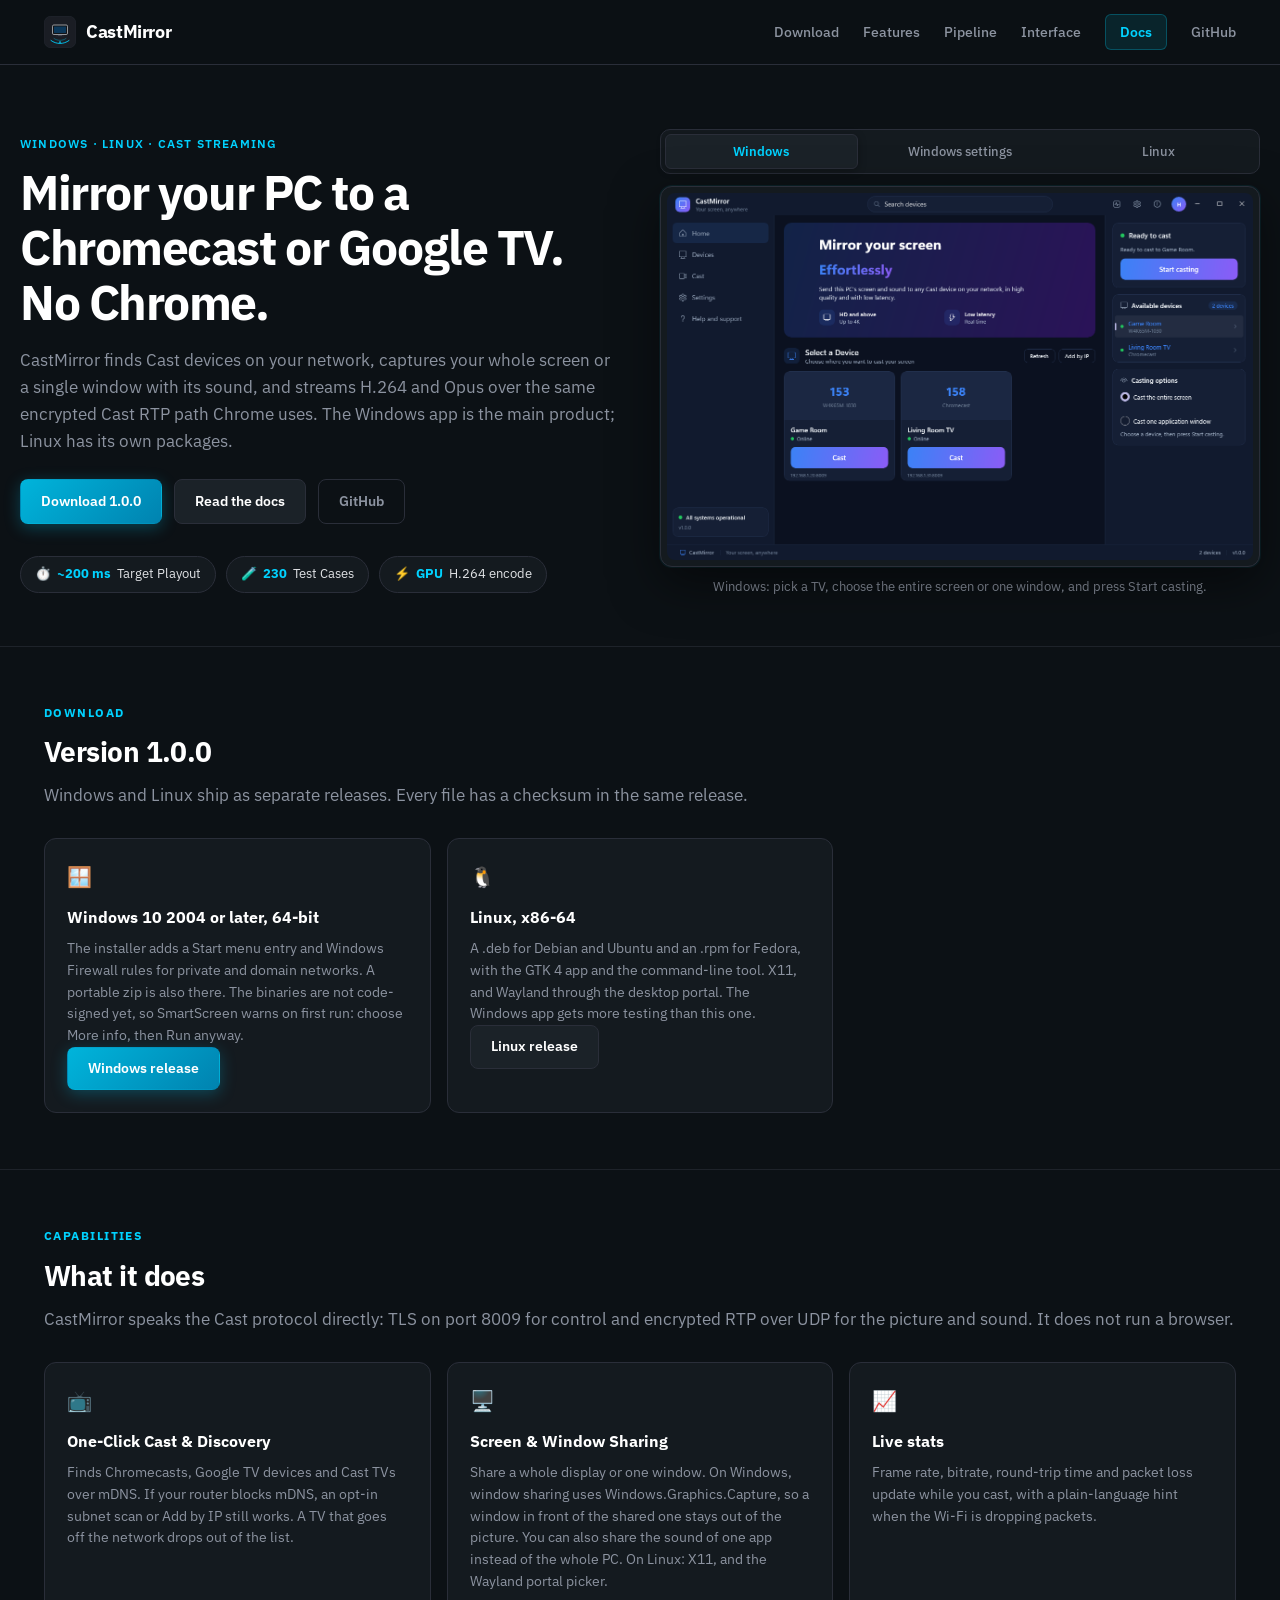
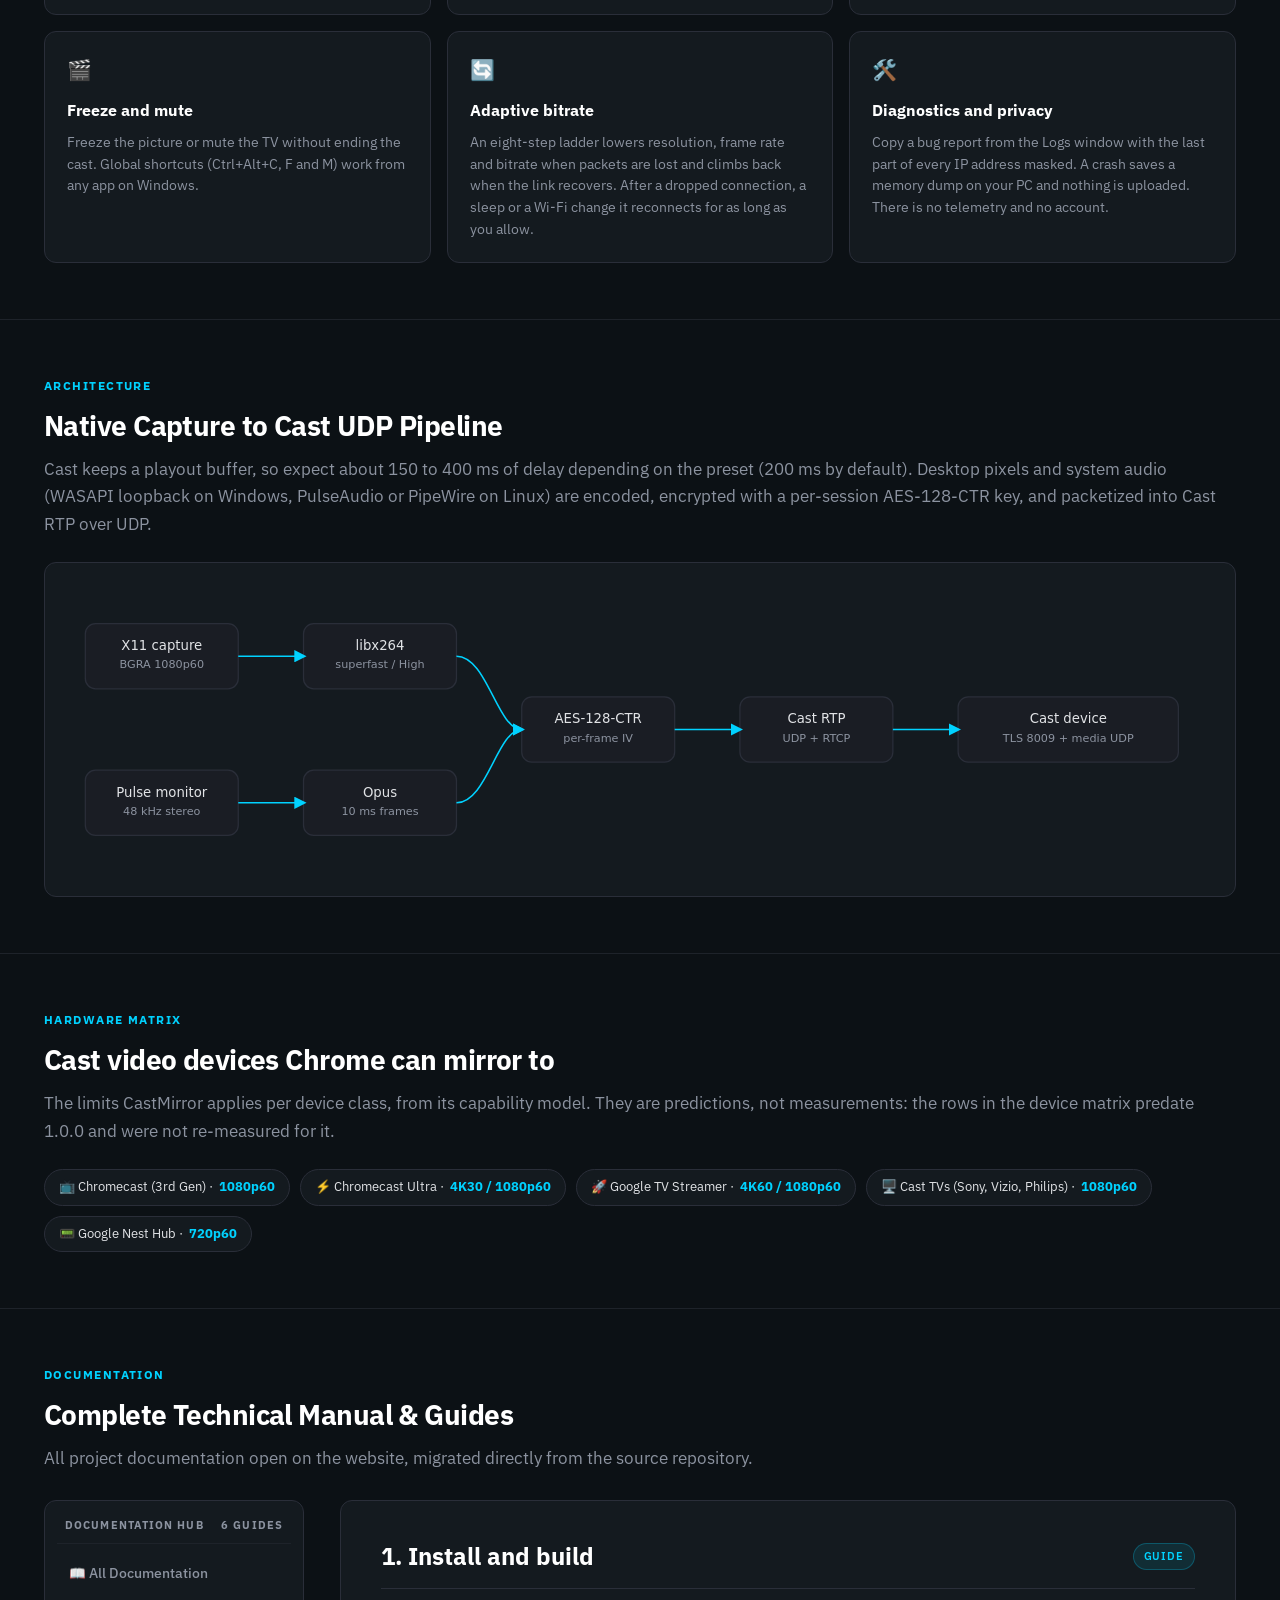
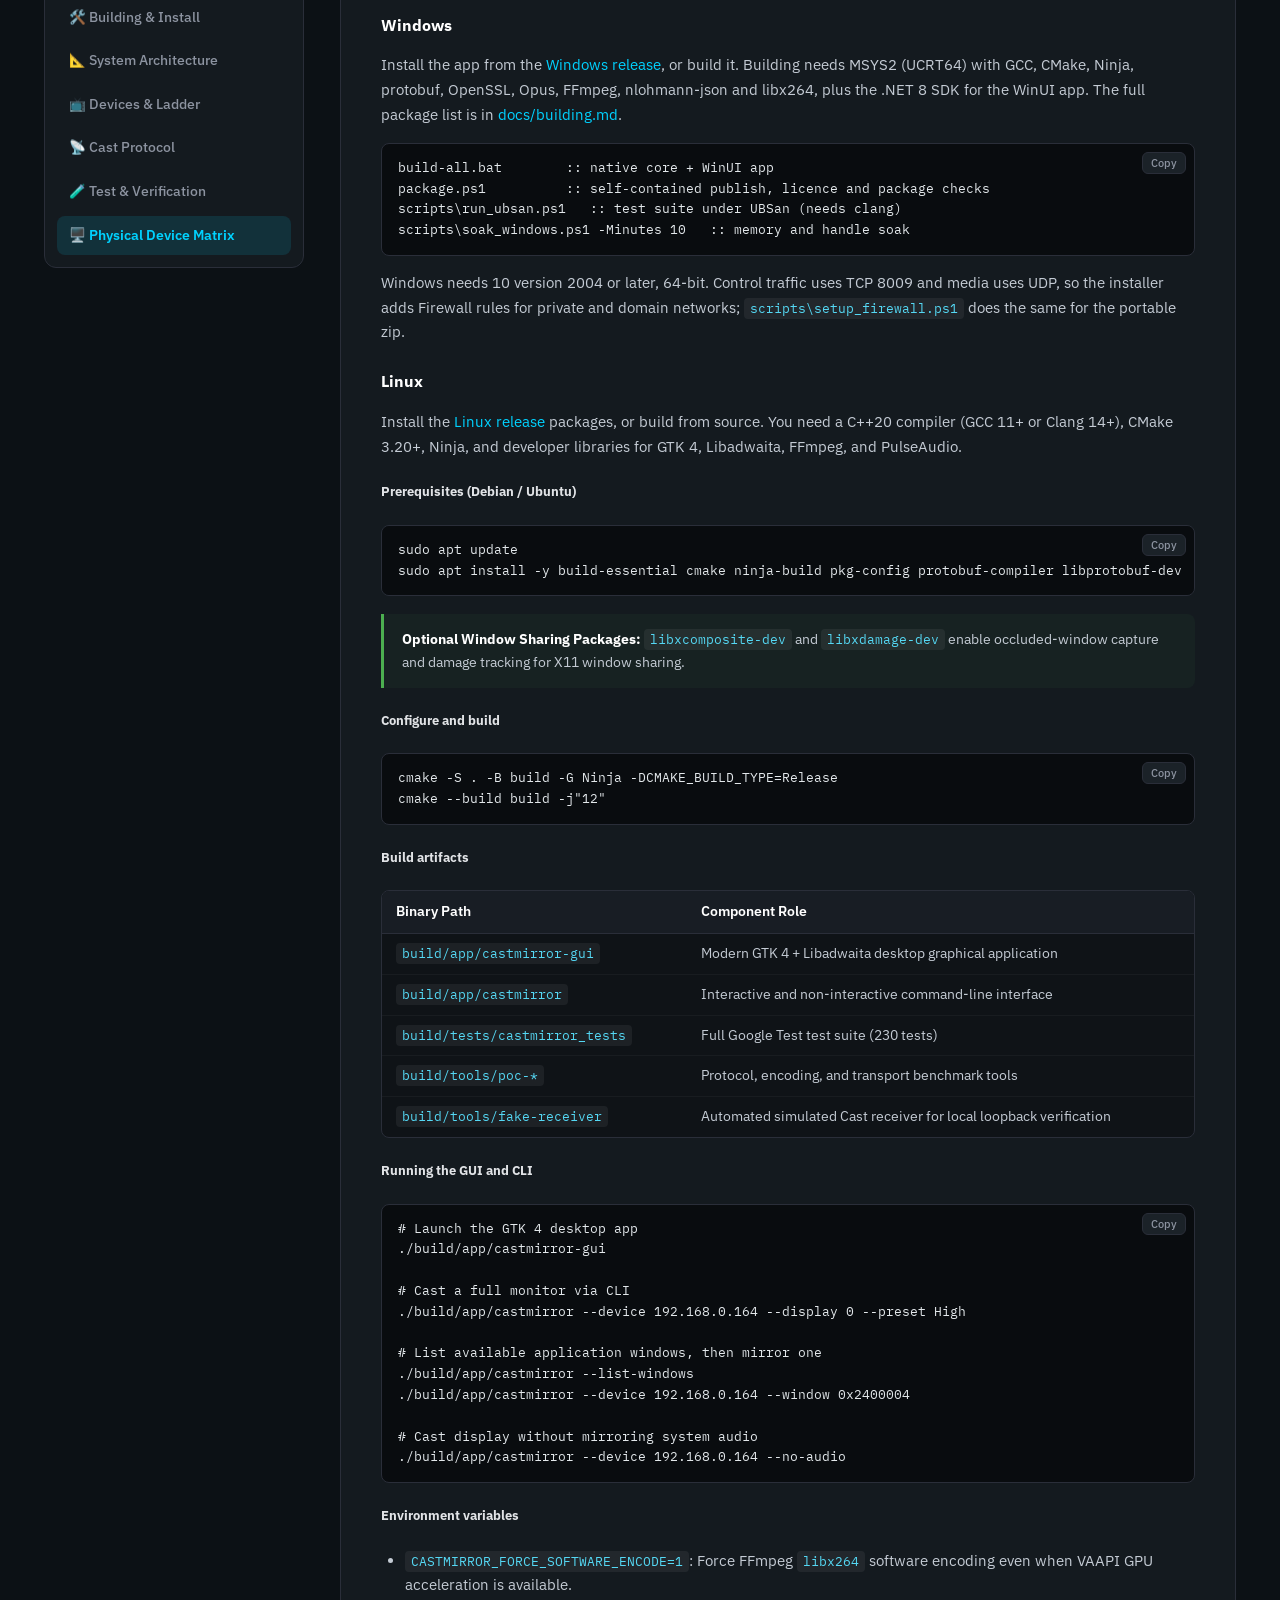
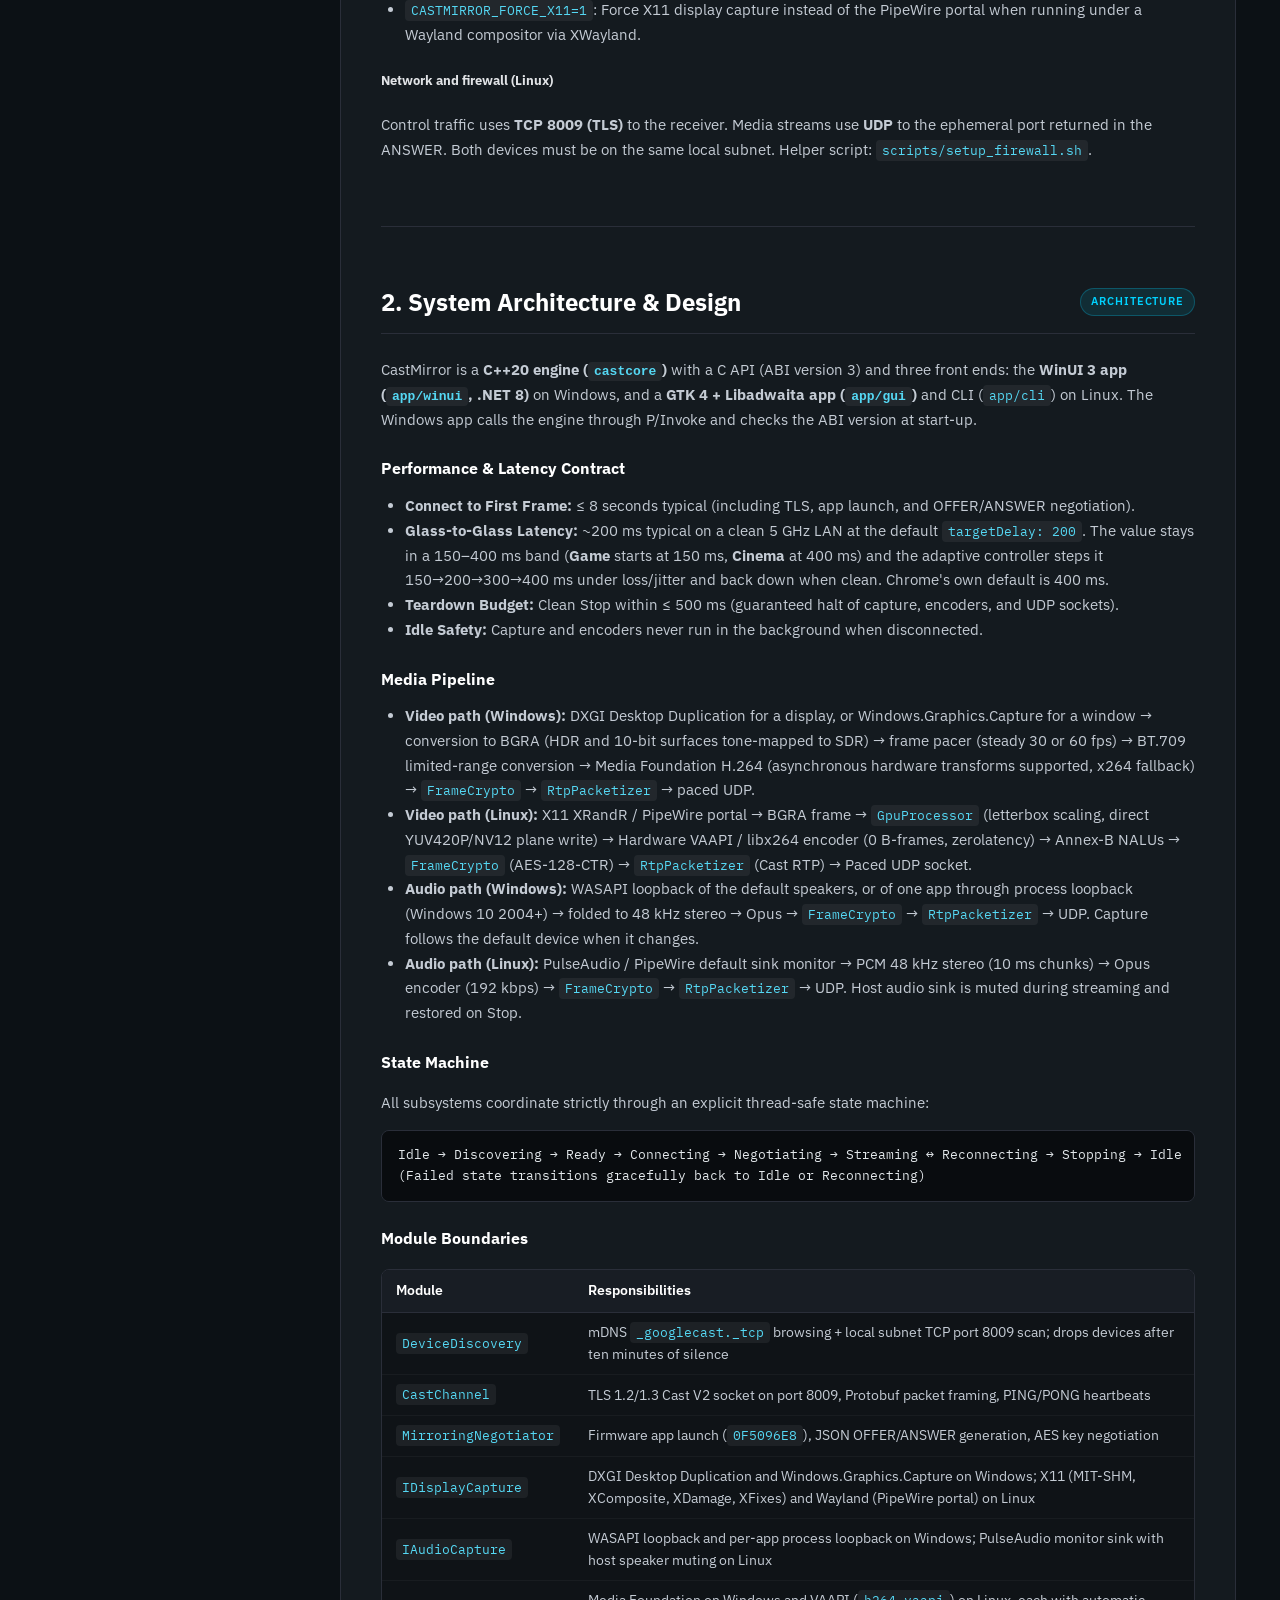
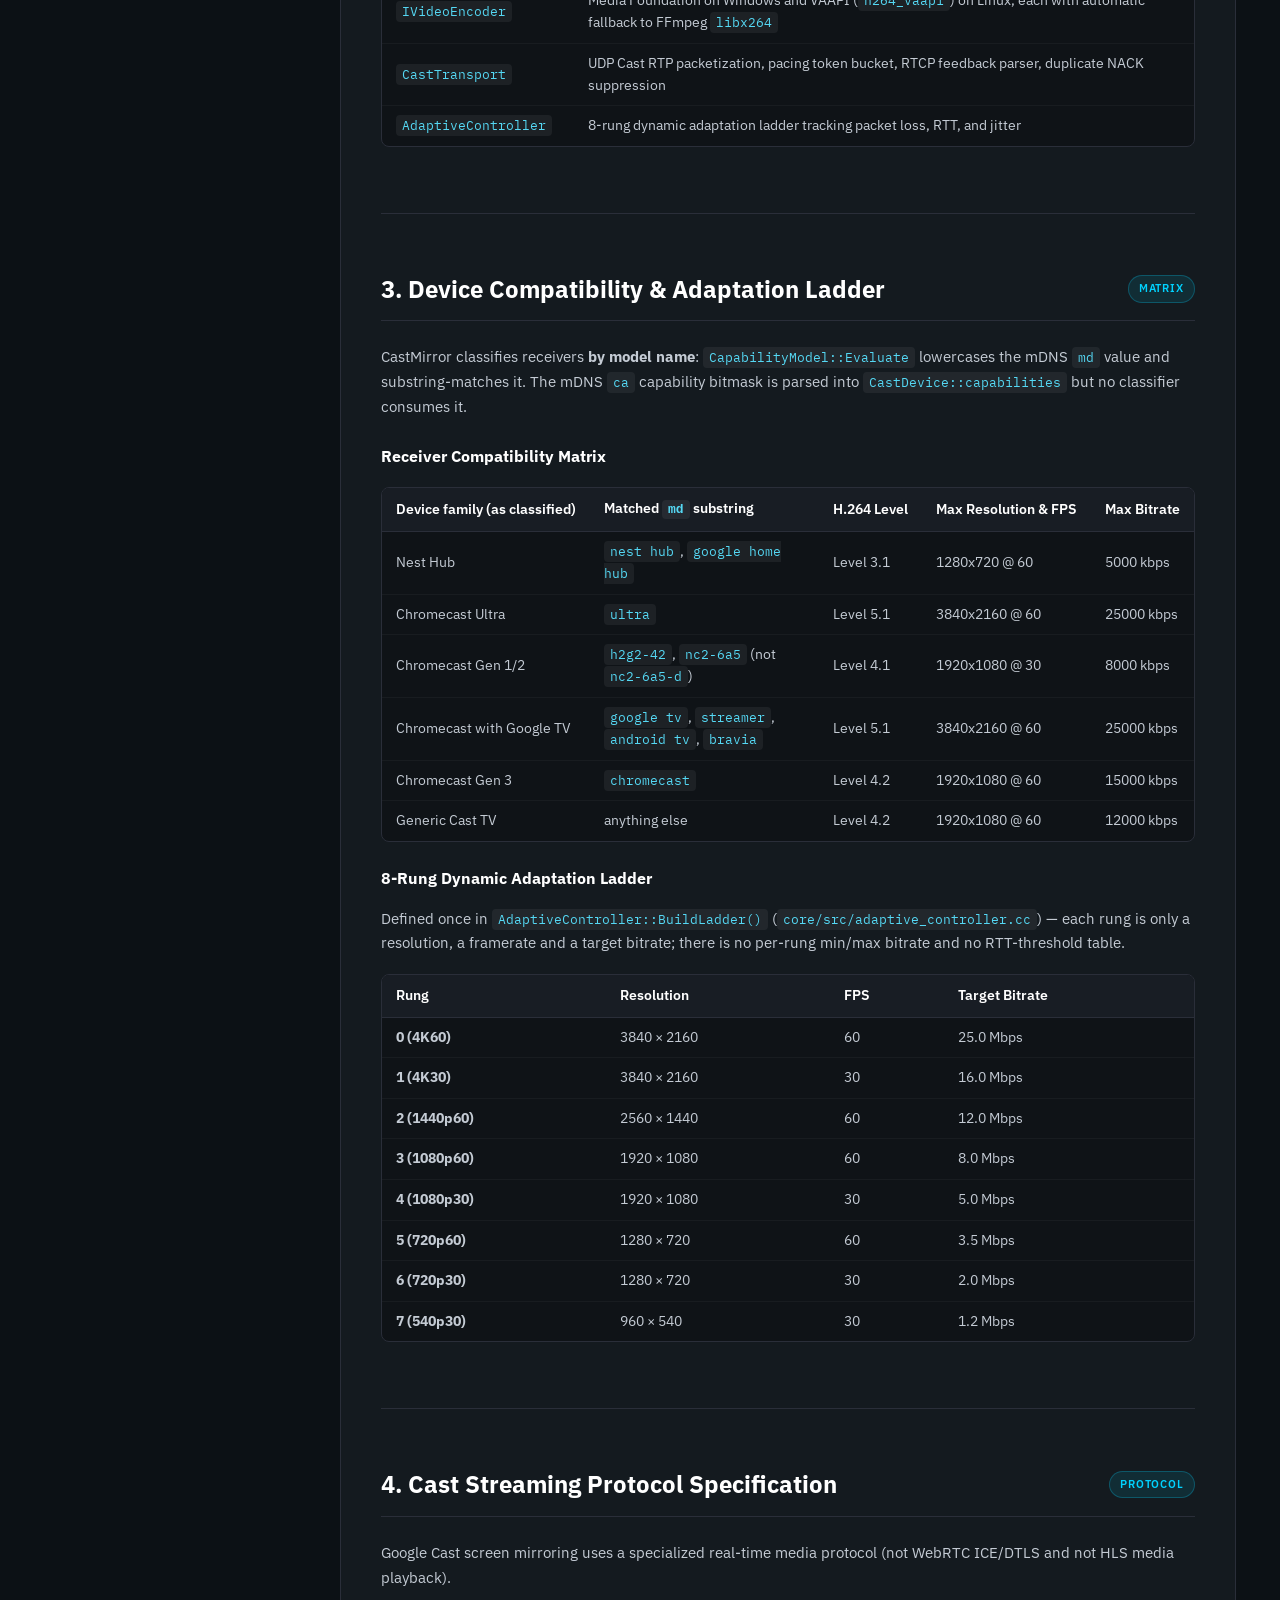
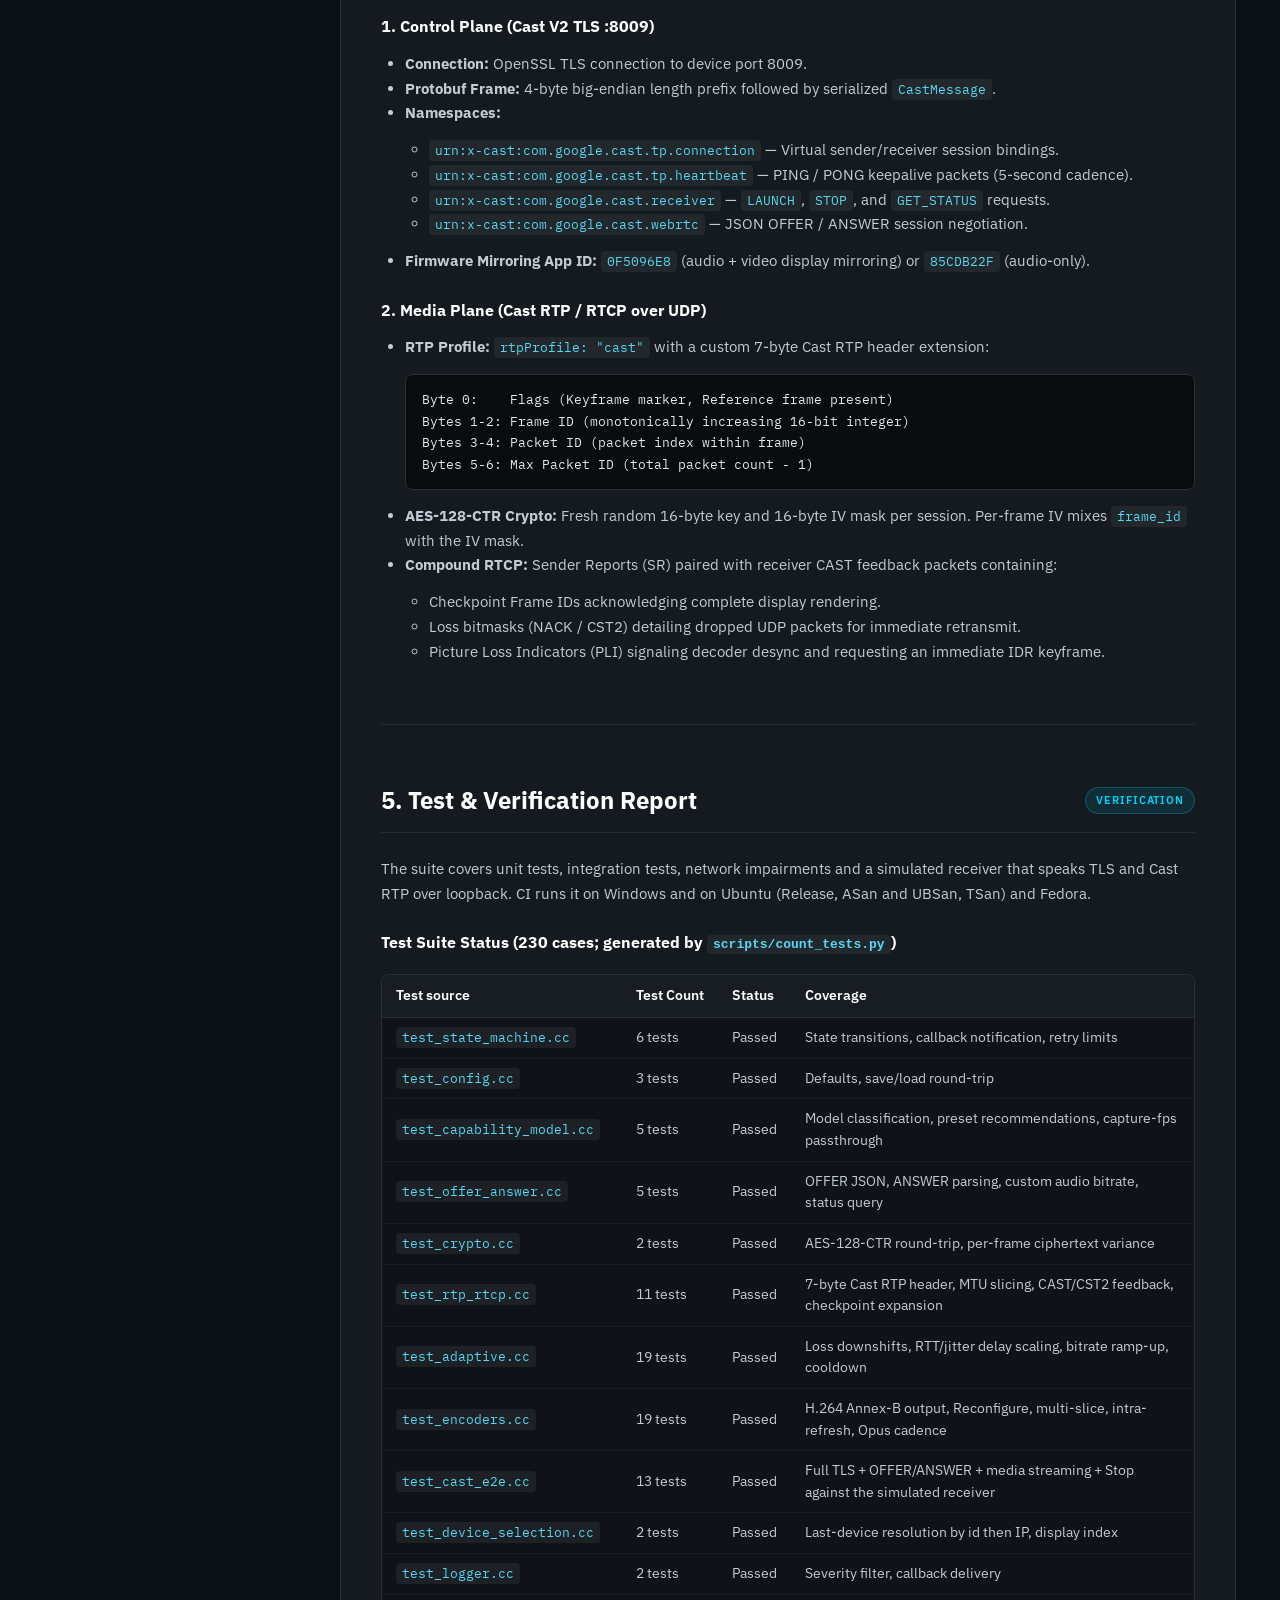
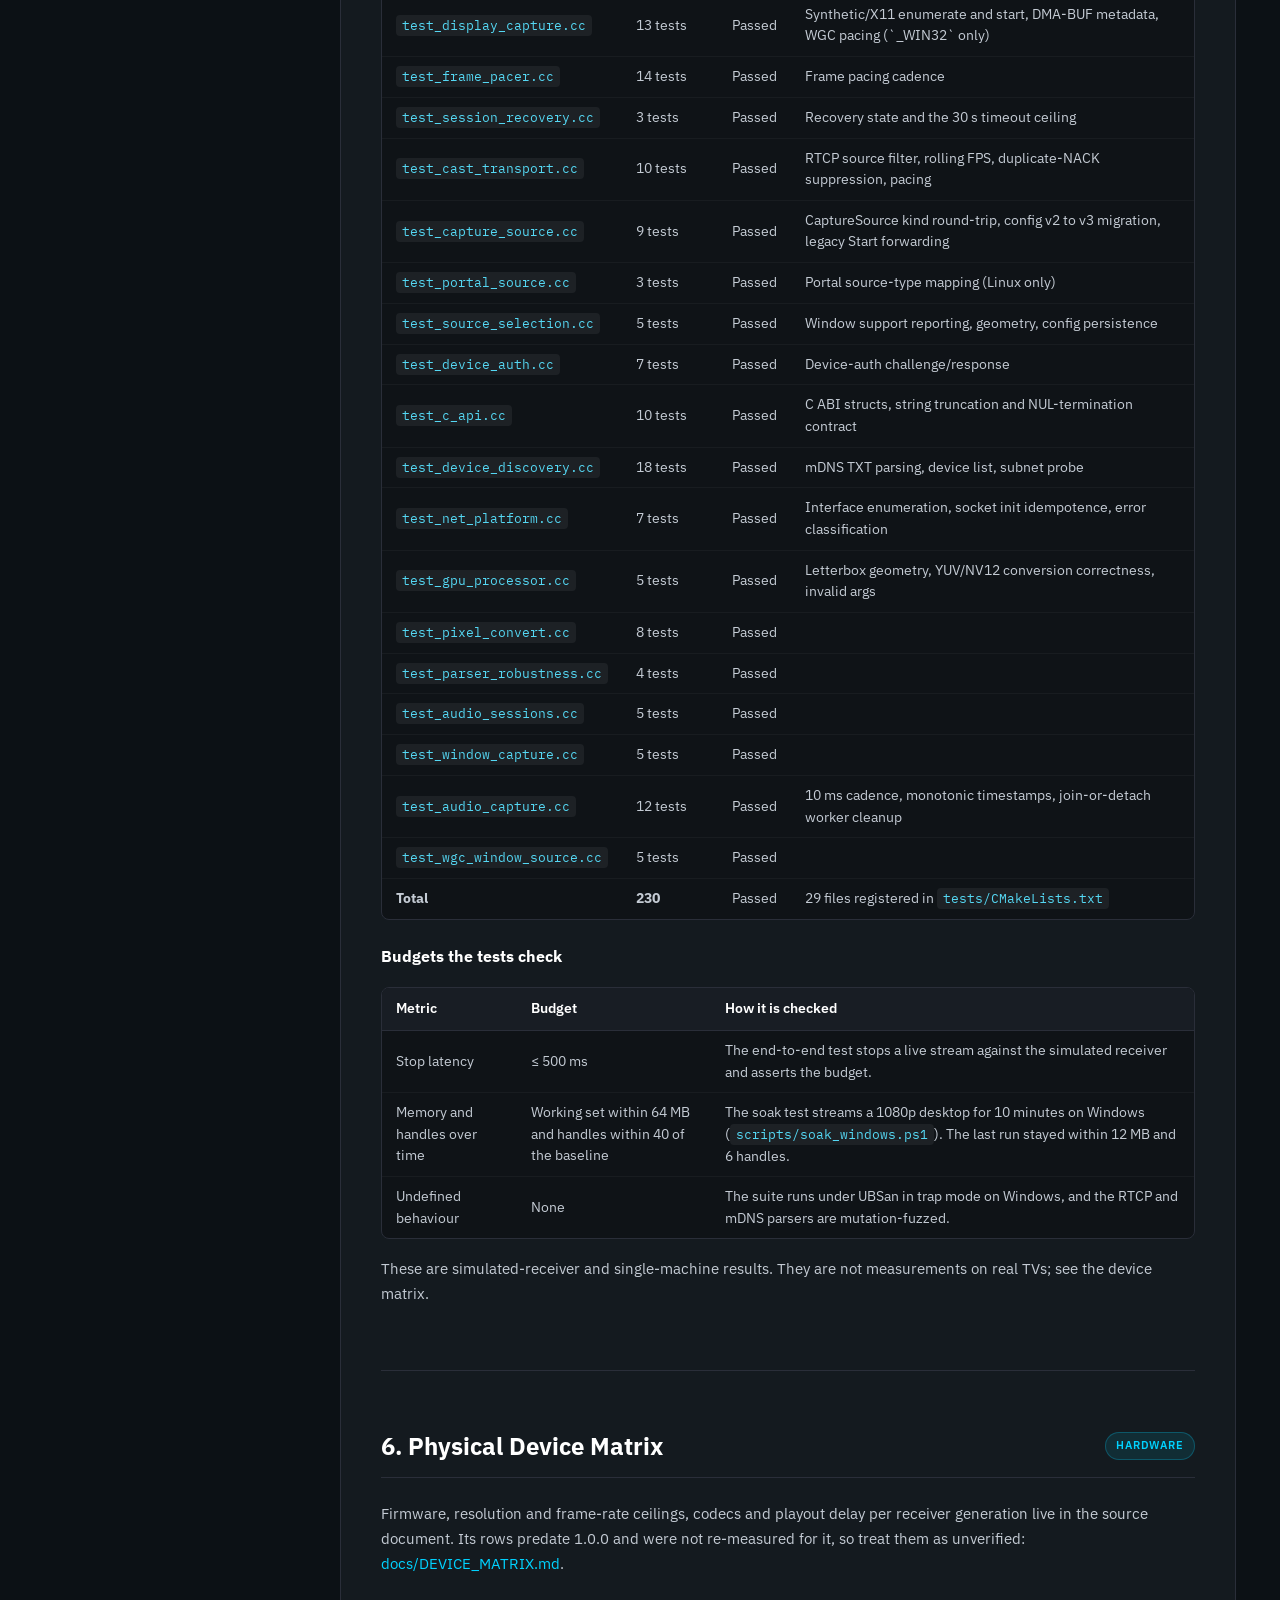
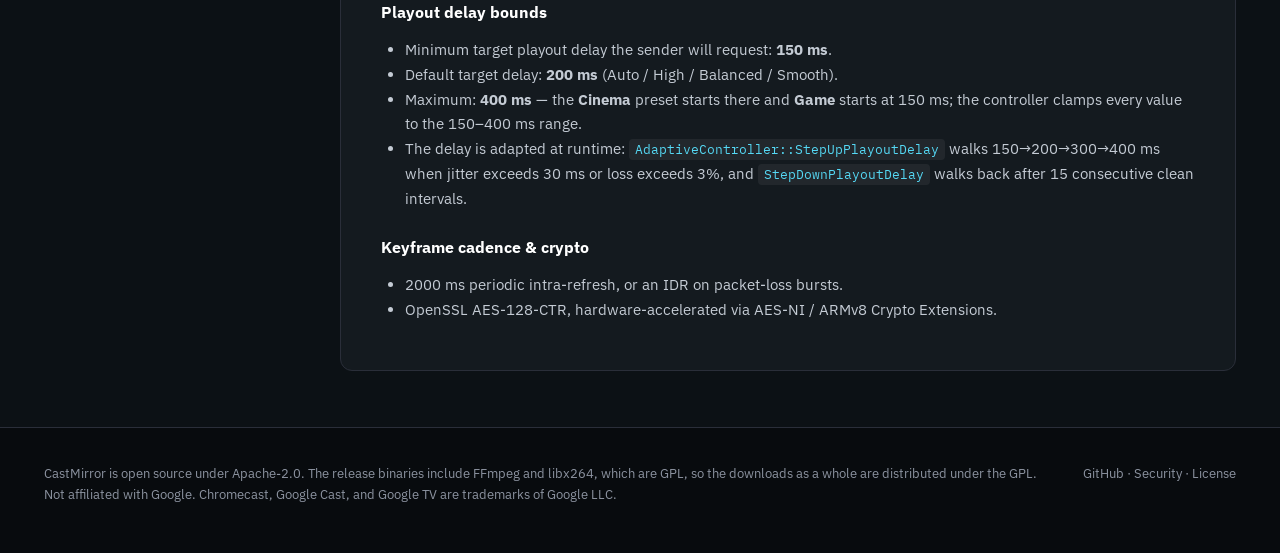
==== commit 3313be52: "docs: retake the Windows screenshots and bring the docs up to the new shell Both Windows screenshots" ====
--- a/docs/index.html
+++ b/docs/index.html
@@ -48,7 +48,7 @@
       </div>
       <div class="strip" style="margin-top: 8px;">
         <span class="chip">⏱️ <strong>~200 ms</strong> Target Playout</span>
-        <span class="chip">🧪 <strong><!-- testcount -->214<!-- /testcount --></strong> Test Cases</span>
+        <span class="chip">🧪 <strong><!-- testcount -->230<!-- /testcount --></strong> Test Cases</span>
         <span class="chip">⚡ <strong>GPU</strong> H.264 encode</span>
       </div>
     </div>
@@ -61,10 +61,10 @@
         <button class="showcase-tab-btn" data-tab="linuxcast" type="button">Linux</button>
       </div>
       <div class="bezel">
-        <img id="showcase-img" src="assets/screenshot-windows-main.png" alt="CastMirror on Windows: two Cast devices, the capture source, quality preset and bitrate controls">
+        <img id="showcase-img" src="assets/screenshot-windows-main.png" alt="CastMirror on Windows: a navigation rail, two Cast devices as cards, and a casting panel with Start casting and the casting options">
       </div>
       <div class="showcase-caption" id="showcase-caption">
-        Windows: pick a TV, pick a display or window, choose a preset, and press Cast.
+        Windows: pick a TV, choose the entire screen or one window, and press Start casting.
       </div>
     </div>
   </header>
@@ -233,7 +233,7 @@
                 <tbody>
                   <tr><td><code>build/app/castmirror-gui</code></td><td>Modern GTK 4 + Libadwaita desktop graphical application</td></tr>
                   <tr><td><code>build/app/castmirror</code></td><td>Interactive and non-interactive command-line interface</td></tr>
-                  <tr><td><code>build/tests/castmirror_tests</code></td><td>Full Google Test test suite (<!-- testcount -->214<!-- /testcount --> tests)</td></tr>
+                  <tr><td><code>build/tests/castmirror_tests</code></td><td>Full Google Test test suite (<!-- testcount -->230<!-- /testcount --> tests)</td></tr>
                   <tr><td><code>build/tools/poc-*</code></td><td>Protocol, encoding, and transport benchmark tools</td></tr>
                   <tr><td><code>build/tools/fake-receiver</code></td><td>Automated simulated Cast receiver for local loopback verification</td></tr>
                 </tbody>
@@ -409,7 +409,7 @@
             </div>
             <p>The suite covers unit tests, integration tests, network impairments and a simulated receiver that speaks TLS and Cast RTP over loopback. CI runs it on Windows and on Ubuntu (Release, ASan and UBSan, TSan) and Fedora.</p>
 
-            <h4>Test Suite Status (<!-- testcount -->214<!-- /testcount --> cases; generated by <code>scripts/count_tests.py</code>)</h4>
+            <h4>Test Suite Status (<!-- testcount -->230<!-- /testcount --> cases; generated by <code>scripts/count_tests.py</code>)</h4>
             <div class="doc-table-wrap">
               <table class="doc-table">
                 <thead>
@@ -423,13 +423,13 @@
                     <tr><td><code>test_offer_answer.cc</code></td><td>5 tests</td><td>Passed</td><td>OFFER JSON, ANSWER parsing, custom audio bitrate, status query</td></tr>
                     <tr><td><code>test_crypto.cc</code></td><td>2 tests</td><td>Passed</td><td>AES-128-CTR round-trip, per-frame ciphertext variance</td></tr>
                     <tr><td><code>test_rtp_rtcp.cc</code></td><td>11 tests</td><td>Passed</td><td>7-byte Cast RTP header, MTU slicing, CAST/CST2 feedback, checkpoint expansion</td></tr>
-                    <tr><td><code>test_adaptive.cc</code></td><td>17 tests</td><td>Passed</td><td>Loss downshifts, RTT/jitter delay scaling, bitrate ramp-up, cooldown</td></tr>
-                    <tr><td><code>test_encoders.cc</code></td><td>17 tests</td><td>Passed</td><td>H.264 Annex-B output, Reconfigure, multi-slice, intra-refresh, Opus cadence</td></tr>
-                    <tr><td><code>test_cast_e2e.cc</code></td><td>12 tests</td><td>Passed</td><td>Full TLS + OFFER/ANSWER + media streaming + Stop against the simulated receiver</td></tr>
+                    <tr><td><code>test_adaptive.cc</code></td><td>19 tests</td><td>Passed</td><td>Loss downshifts, RTT/jitter delay scaling, bitrate ramp-up, cooldown</td></tr>
+                    <tr><td><code>test_encoders.cc</code></td><td>19 tests</td><td>Passed</td><td>H.264 Annex-B output, Reconfigure, multi-slice, intra-refresh, Opus cadence</td></tr>
+                    <tr><td><code>test_cast_e2e.cc</code></td><td>13 tests</td><td>Passed</td><td>Full TLS + OFFER/ANSWER + media streaming + Stop against the simulated receiver</td></tr>
                     <tr><td><code>test_device_selection.cc</code></td><td>2 tests</td><td>Passed</td><td>Last-device resolution by id then IP, display index</td></tr>
                     <tr><td><code>test_logger.cc</code></td><td>2 tests</td><td>Passed</td><td>Severity filter, callback delivery</td></tr>
                     <tr><td><code>test_display_capture.cc</code></td><td>13 tests</td><td>Passed</td><td>Synthetic/X11 enumerate and start, DMA-BUF metadata, WGC pacing (`_WIN32` only)</td></tr>
-                    <tr><td><code>test_frame_pacer.cc</code></td><td>10 tests</td><td>Passed</td><td>Frame pacing cadence</td></tr>
+                    <tr><td><code>test_frame_pacer.cc</code></td><td>14 tests</td><td>Passed</td><td>Frame pacing cadence</td></tr>
                     <tr><td><code>test_session_recovery.cc</code></td><td>3 tests</td><td>Passed</td><td>Recovery state and the 30 s timeout ceiling</td></tr>
                     <tr><td><code>test_cast_transport.cc</code></td><td>10 tests</td><td>Passed</td><td>RTCP source filter, rolling FPS, duplicate-NACK suppression, pacing</td></tr>
                     <tr><td><code>test_capture_source.cc</code></td><td>9 tests</td><td>Passed</td><td>CaptureSource kind round-trip, config v2 to v3 migration, legacy Start forwarding</td></tr>
@@ -444,8 +444,9 @@
                     <tr><td><code>test_parser_robustness.cc</code></td><td>4 tests</td><td>Passed</td><td></td></tr>
                     <tr><td><code>test_audio_sessions.cc</code></td><td>5 tests</td><td>Passed</td><td></td></tr>
                     <tr><td><code>test_window_capture.cc</code></td><td>5 tests</td><td>Passed</td><td></td></tr>
-                    <tr><td><code>test_audio_capture.cc</code></td><td>10 tests</td><td>Passed</td><td>10 ms cadence, monotonic timestamps, join-or-detach worker cleanup</td></tr>
-                    <tr><td><strong>Total</strong></td><td><strong><!-- testcount -->214<!-- /testcount --></strong></td><td>Passed</td><td>28 files registered in <code>tests/CMakeLists.txt</code></td></tr>
+                    <tr><td><code>test_audio_capture.cc</code></td><td>12 tests</td><td>Passed</td><td>10 ms cadence, monotonic timestamps, join-or-detach worker cleanup</td></tr>
+                    <tr><td><code>test_wgc_window_source.cc</code></td><td>5 tests</td><td>Passed</td><td></td></tr>
+                    <tr><td><strong>Total</strong></td><td><strong><!-- testcount -->230<!-- /testcount --></strong></td><td>Passed</td><td>29 files registered in <code>tests/CMakeLists.txt</code></td></tr>
 <!-- testsuite:end -->
                   </tbody>
               </table>
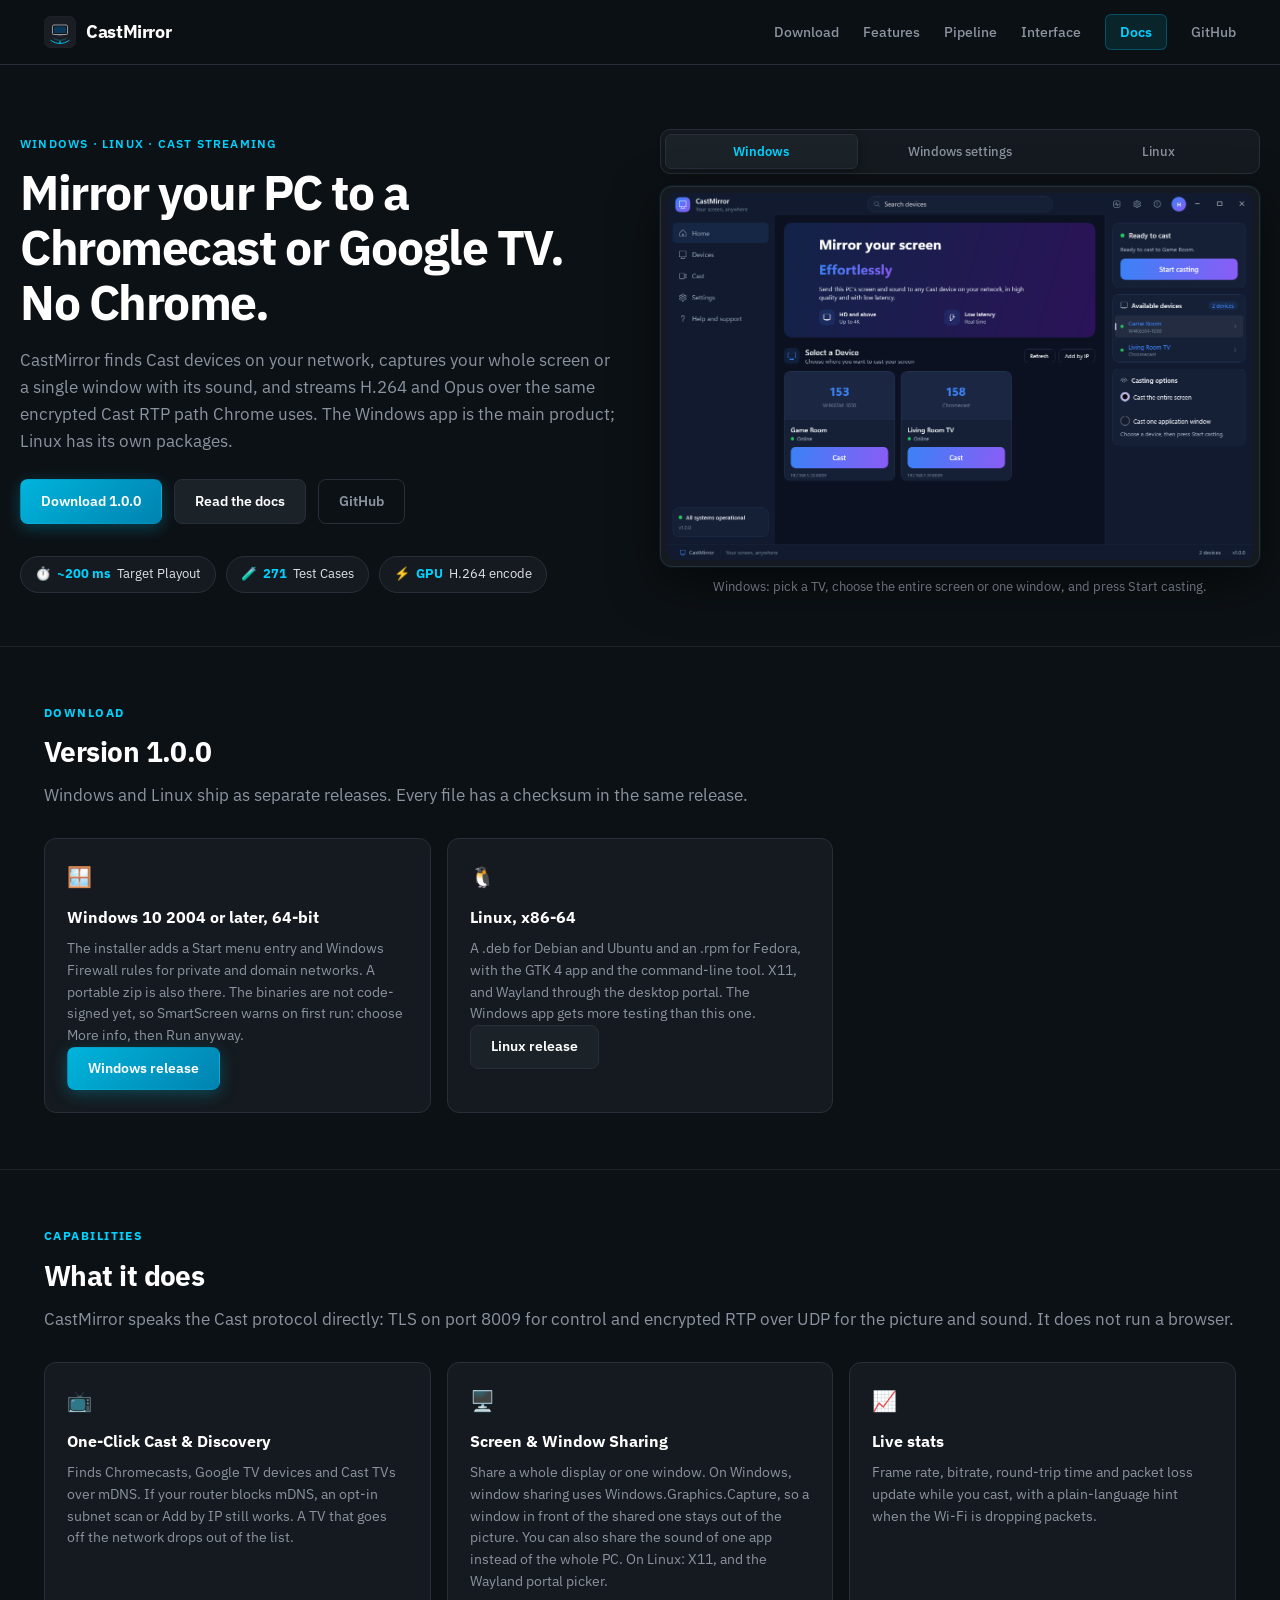
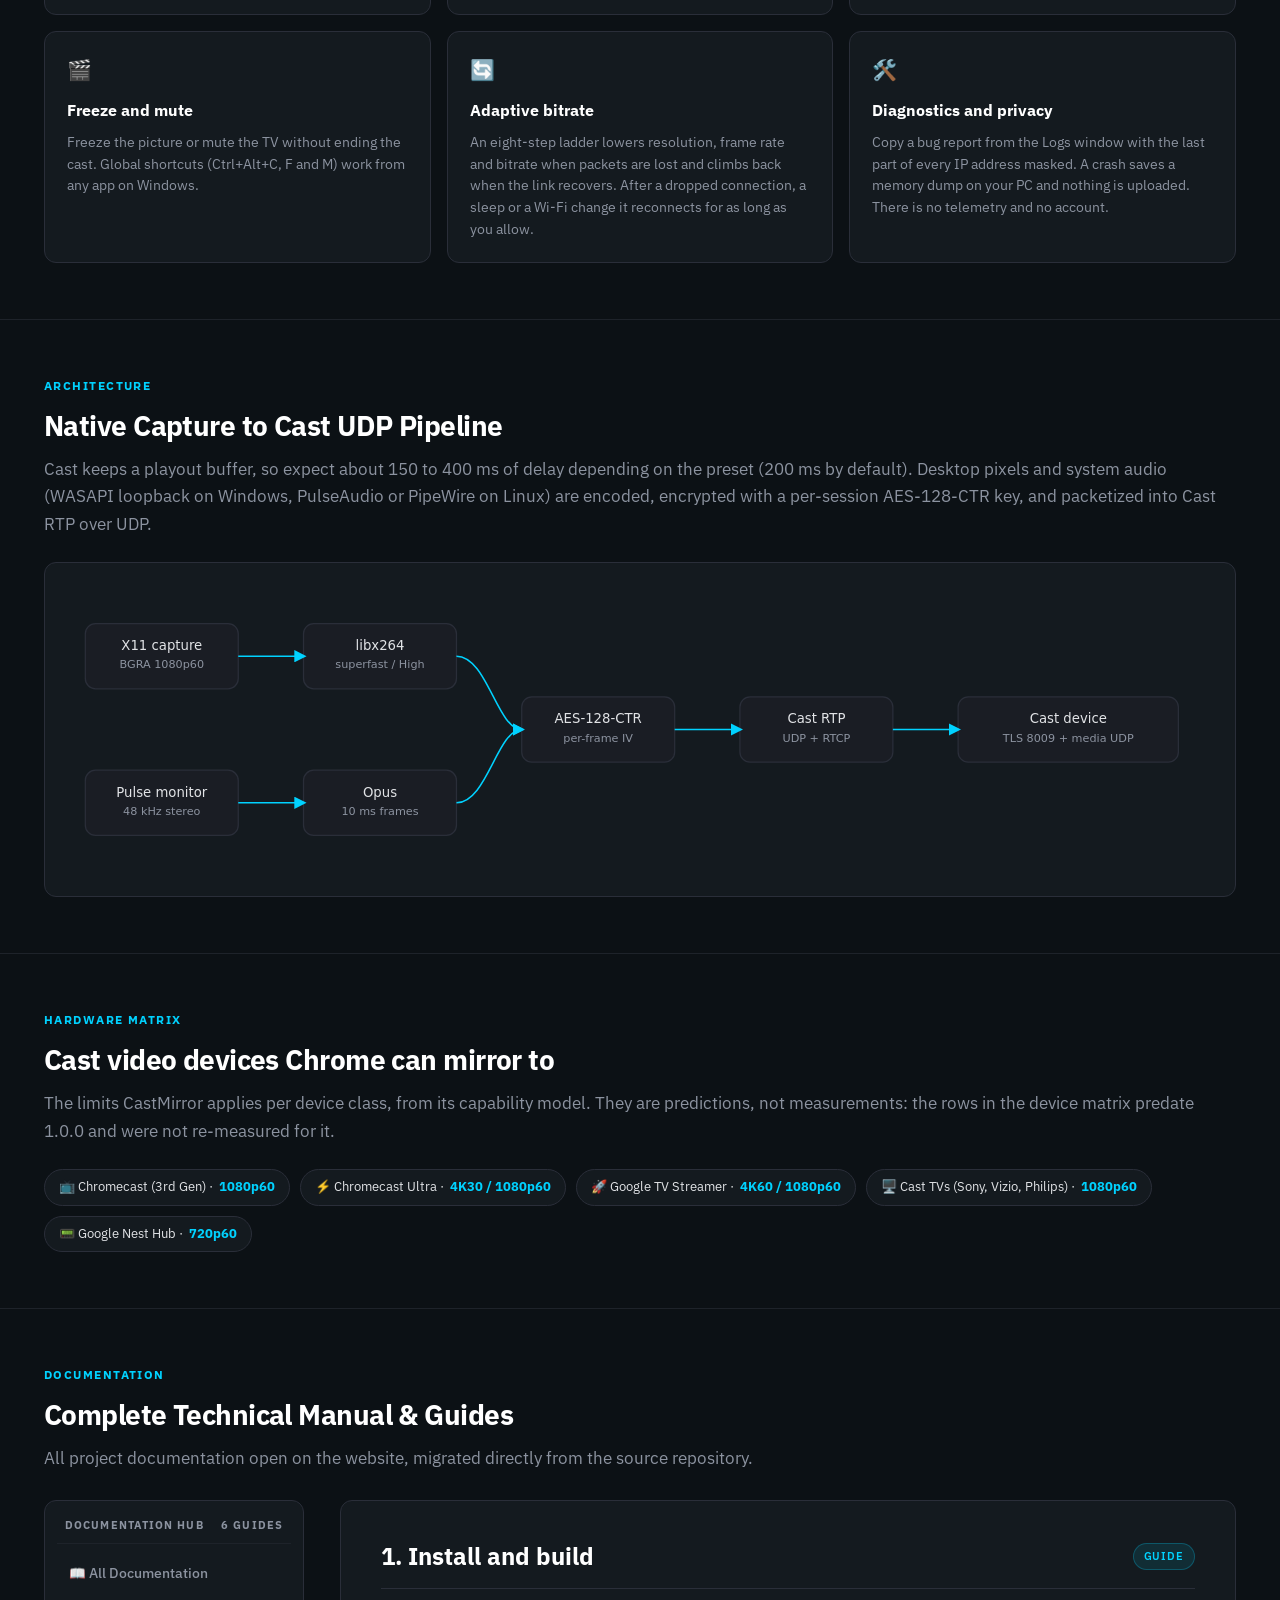
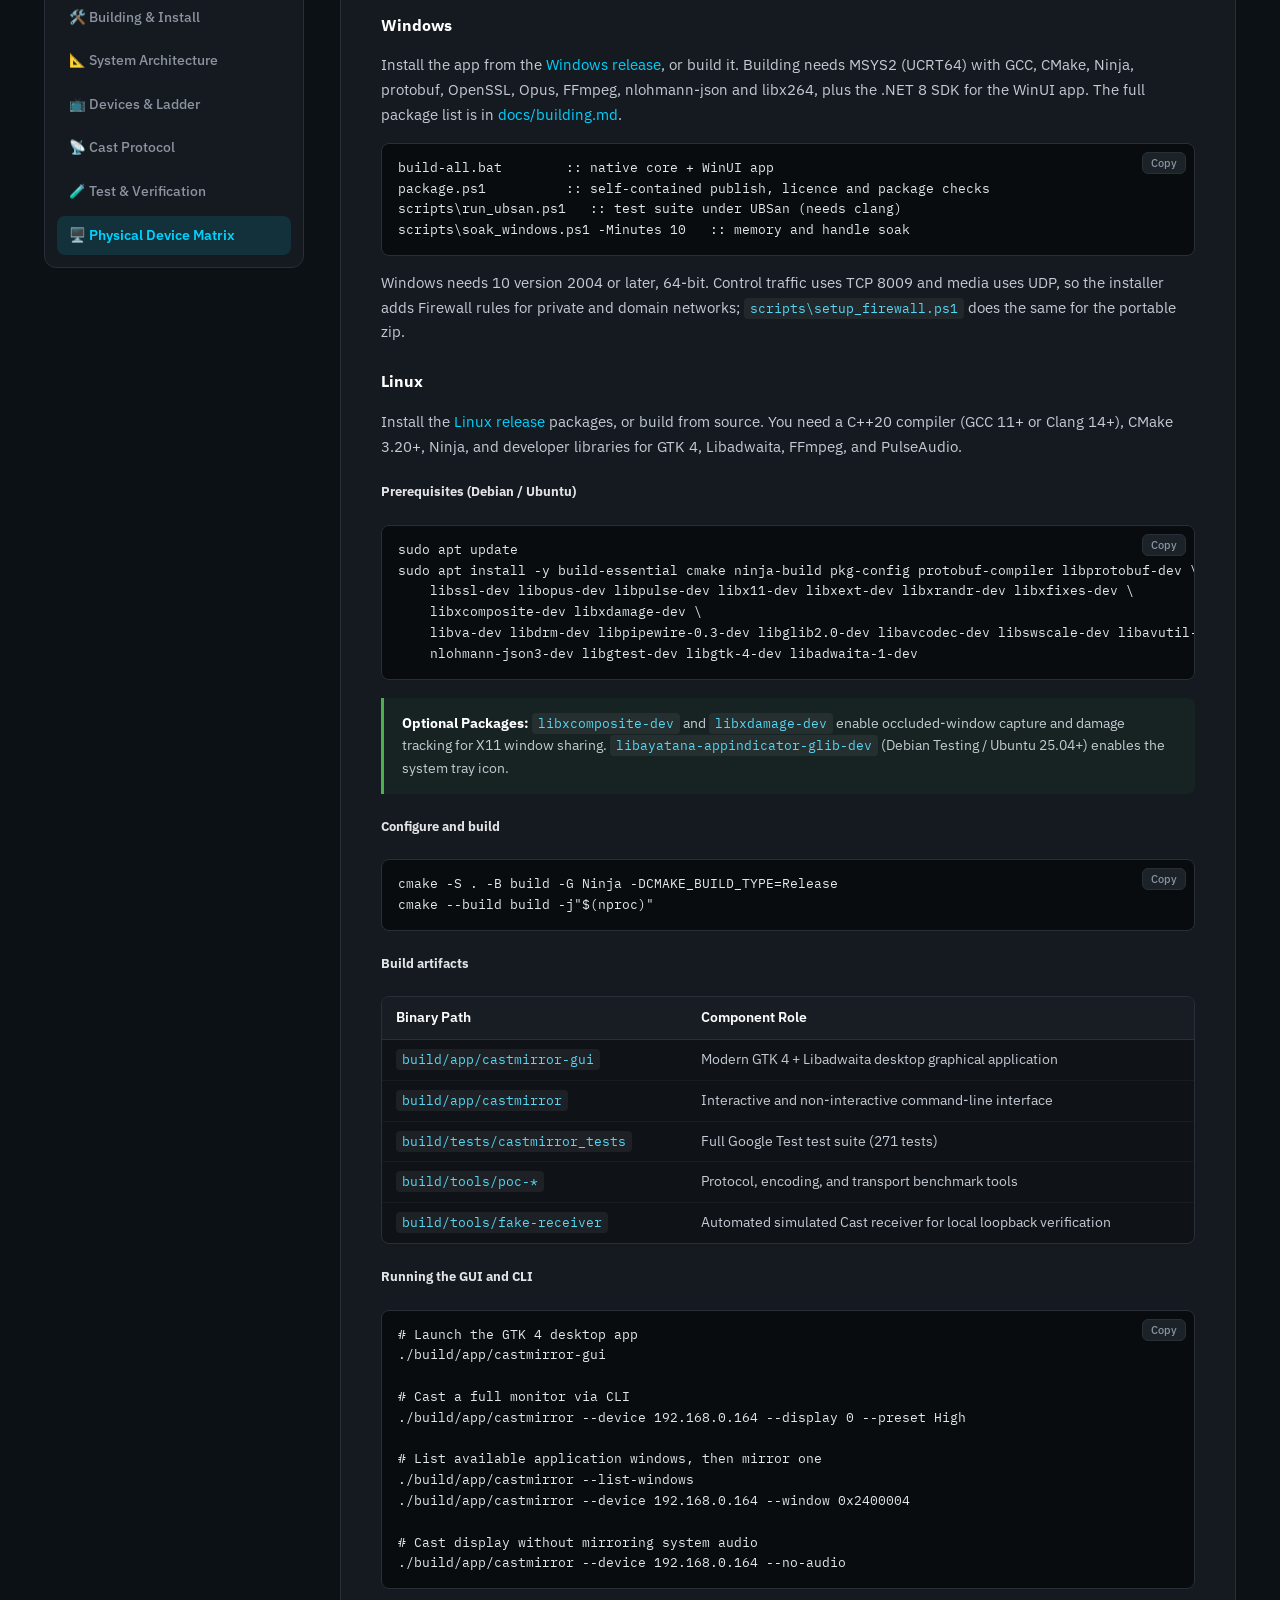
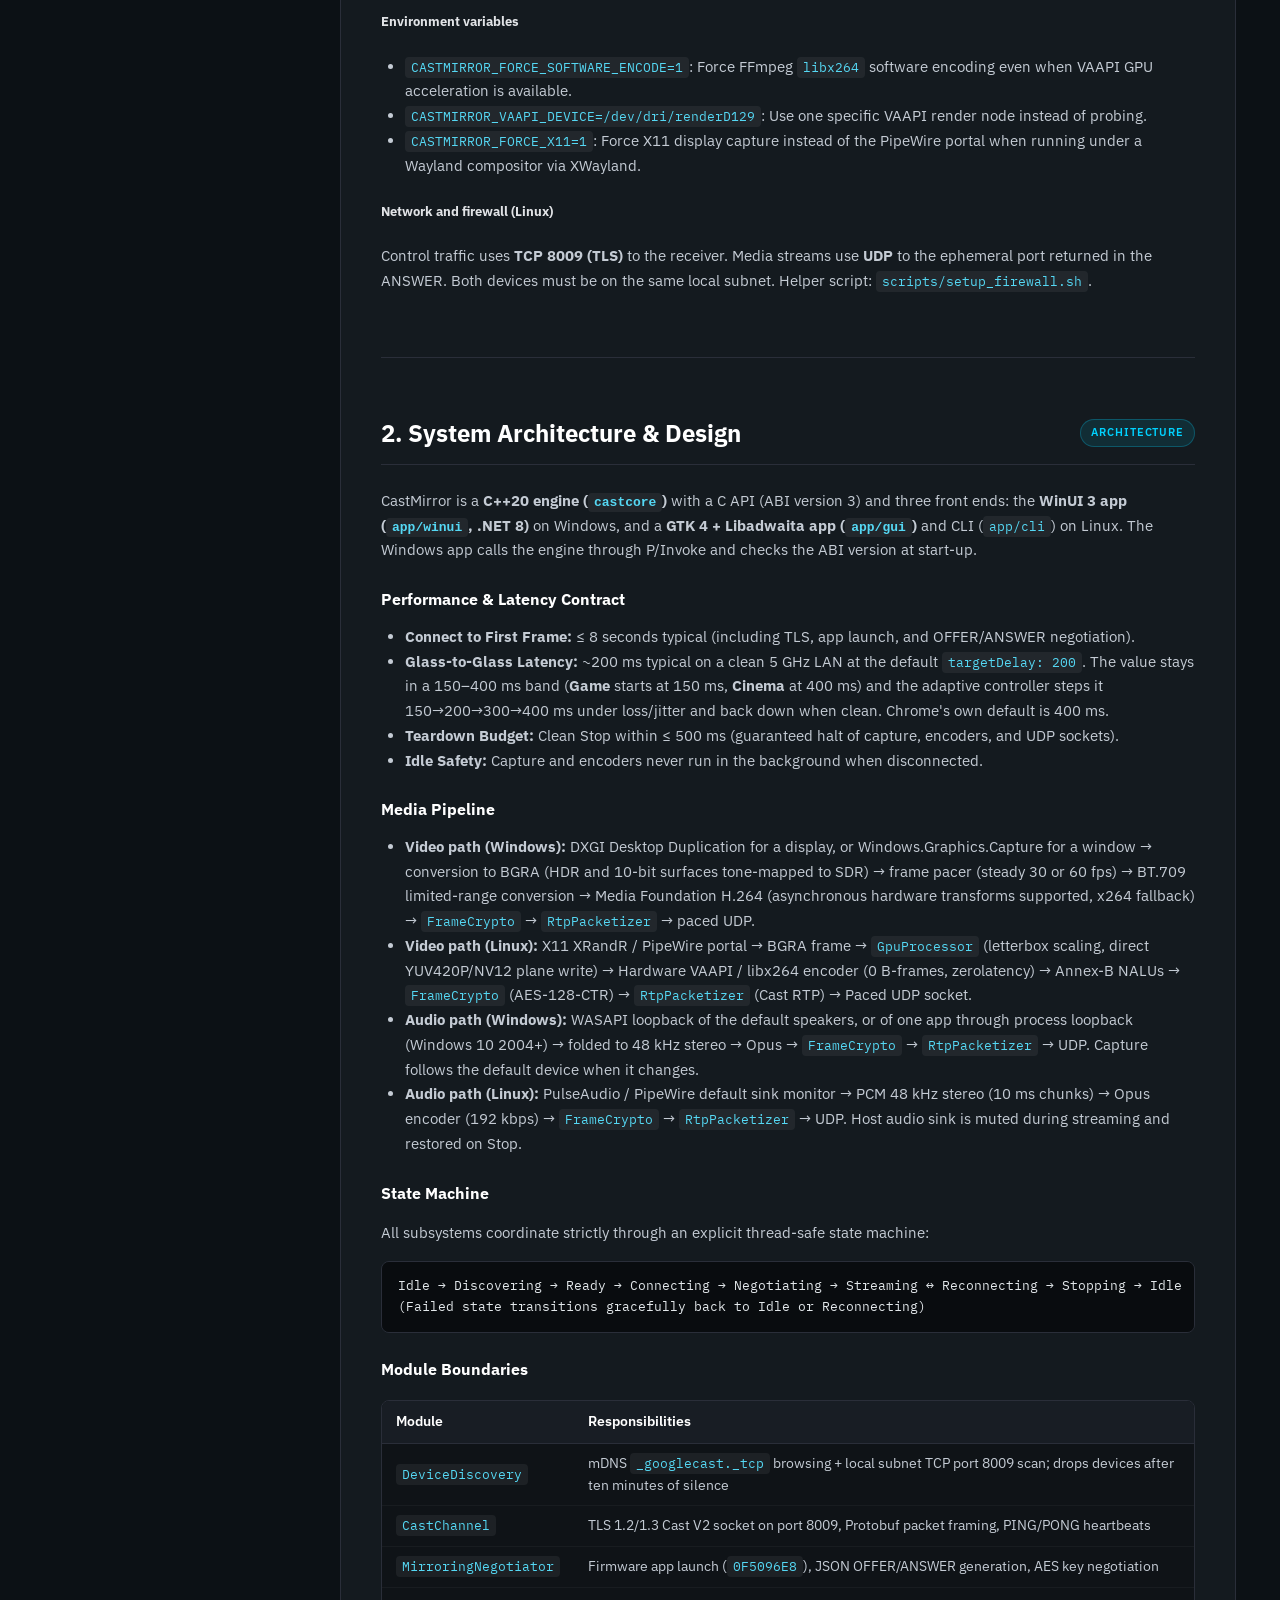
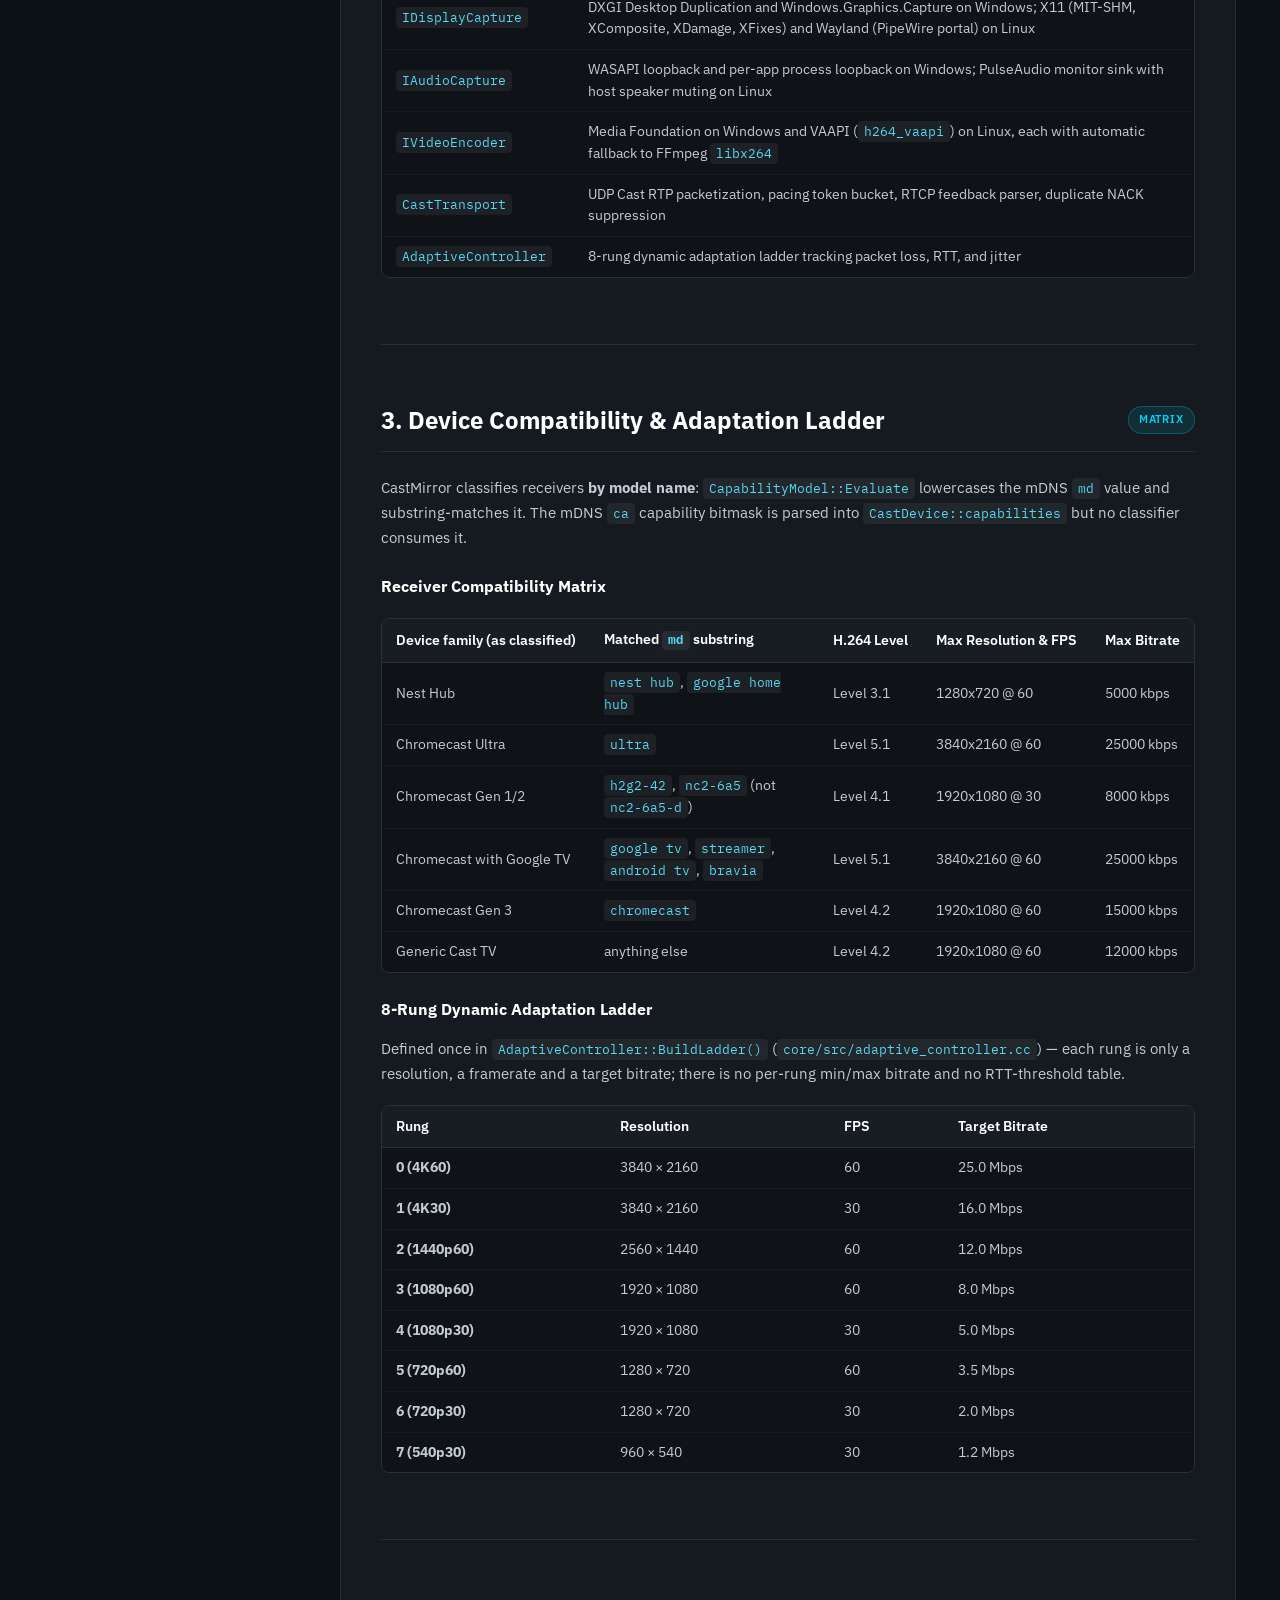
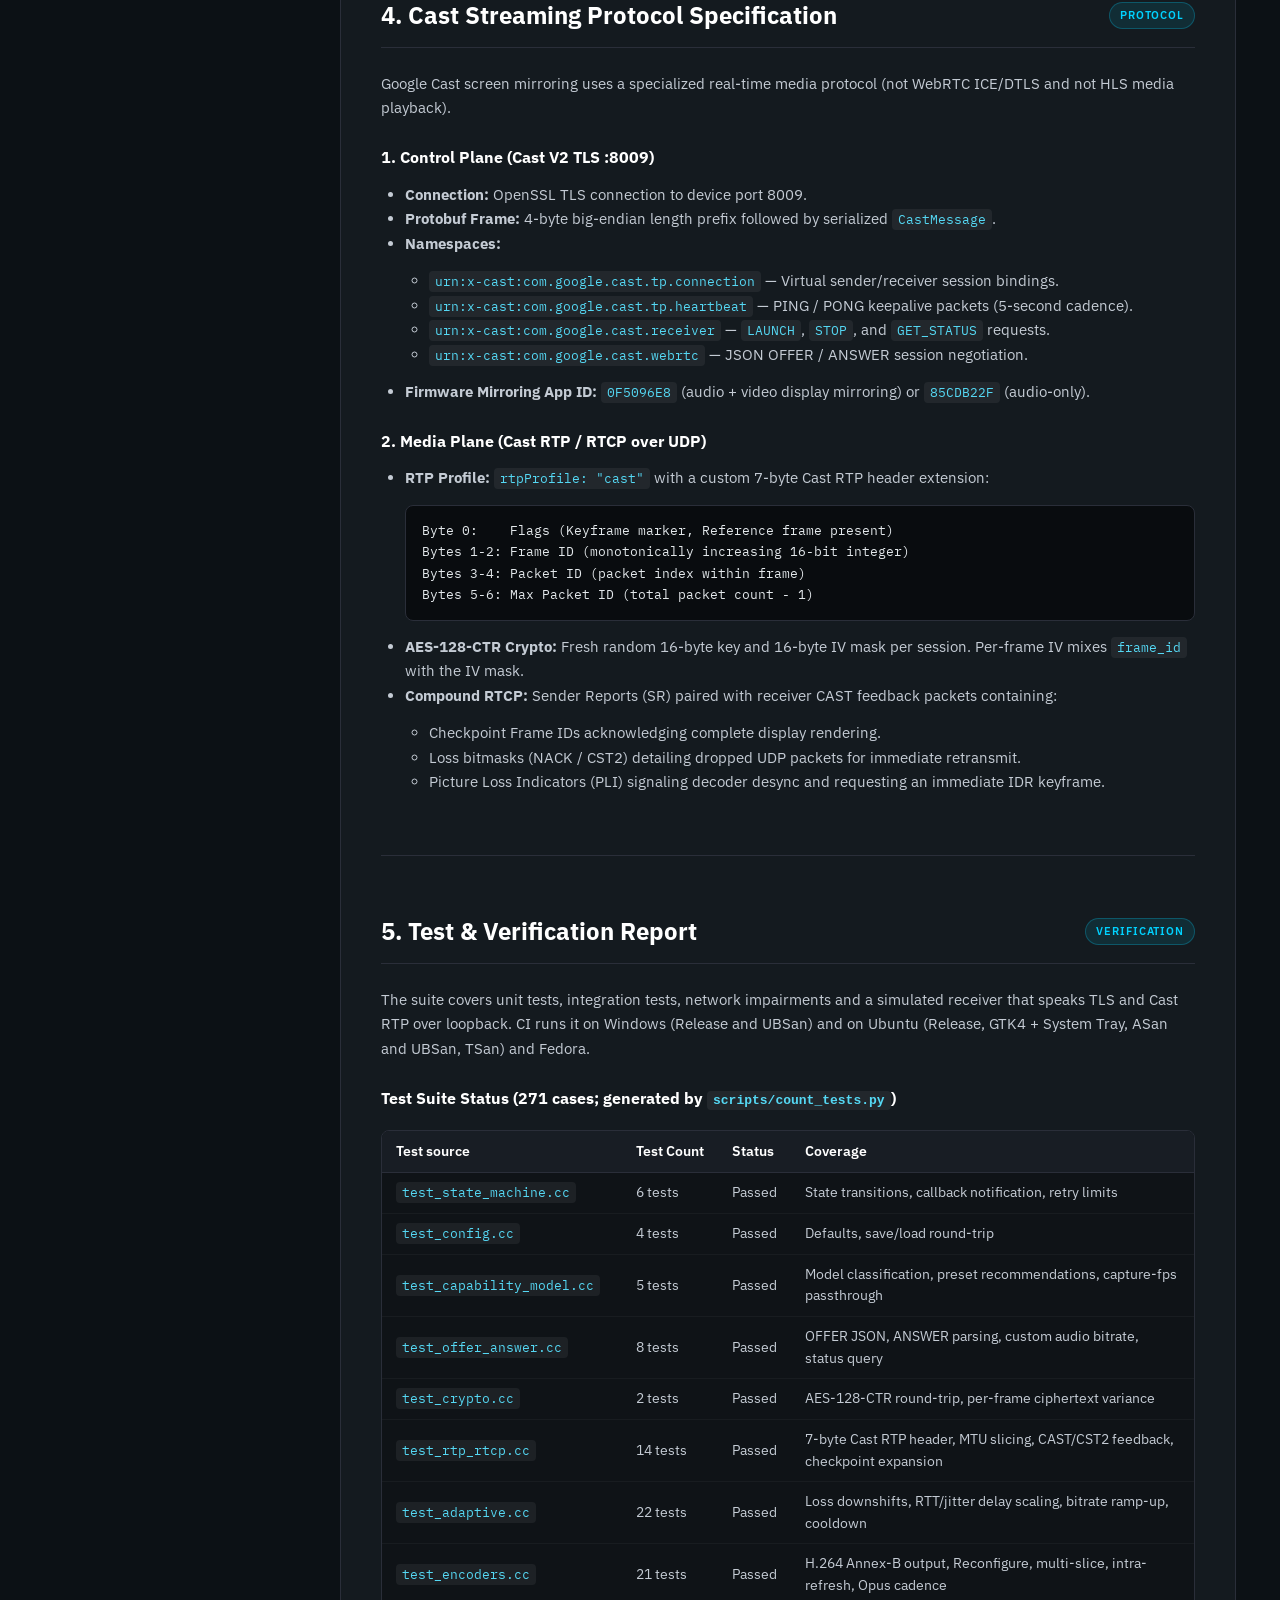
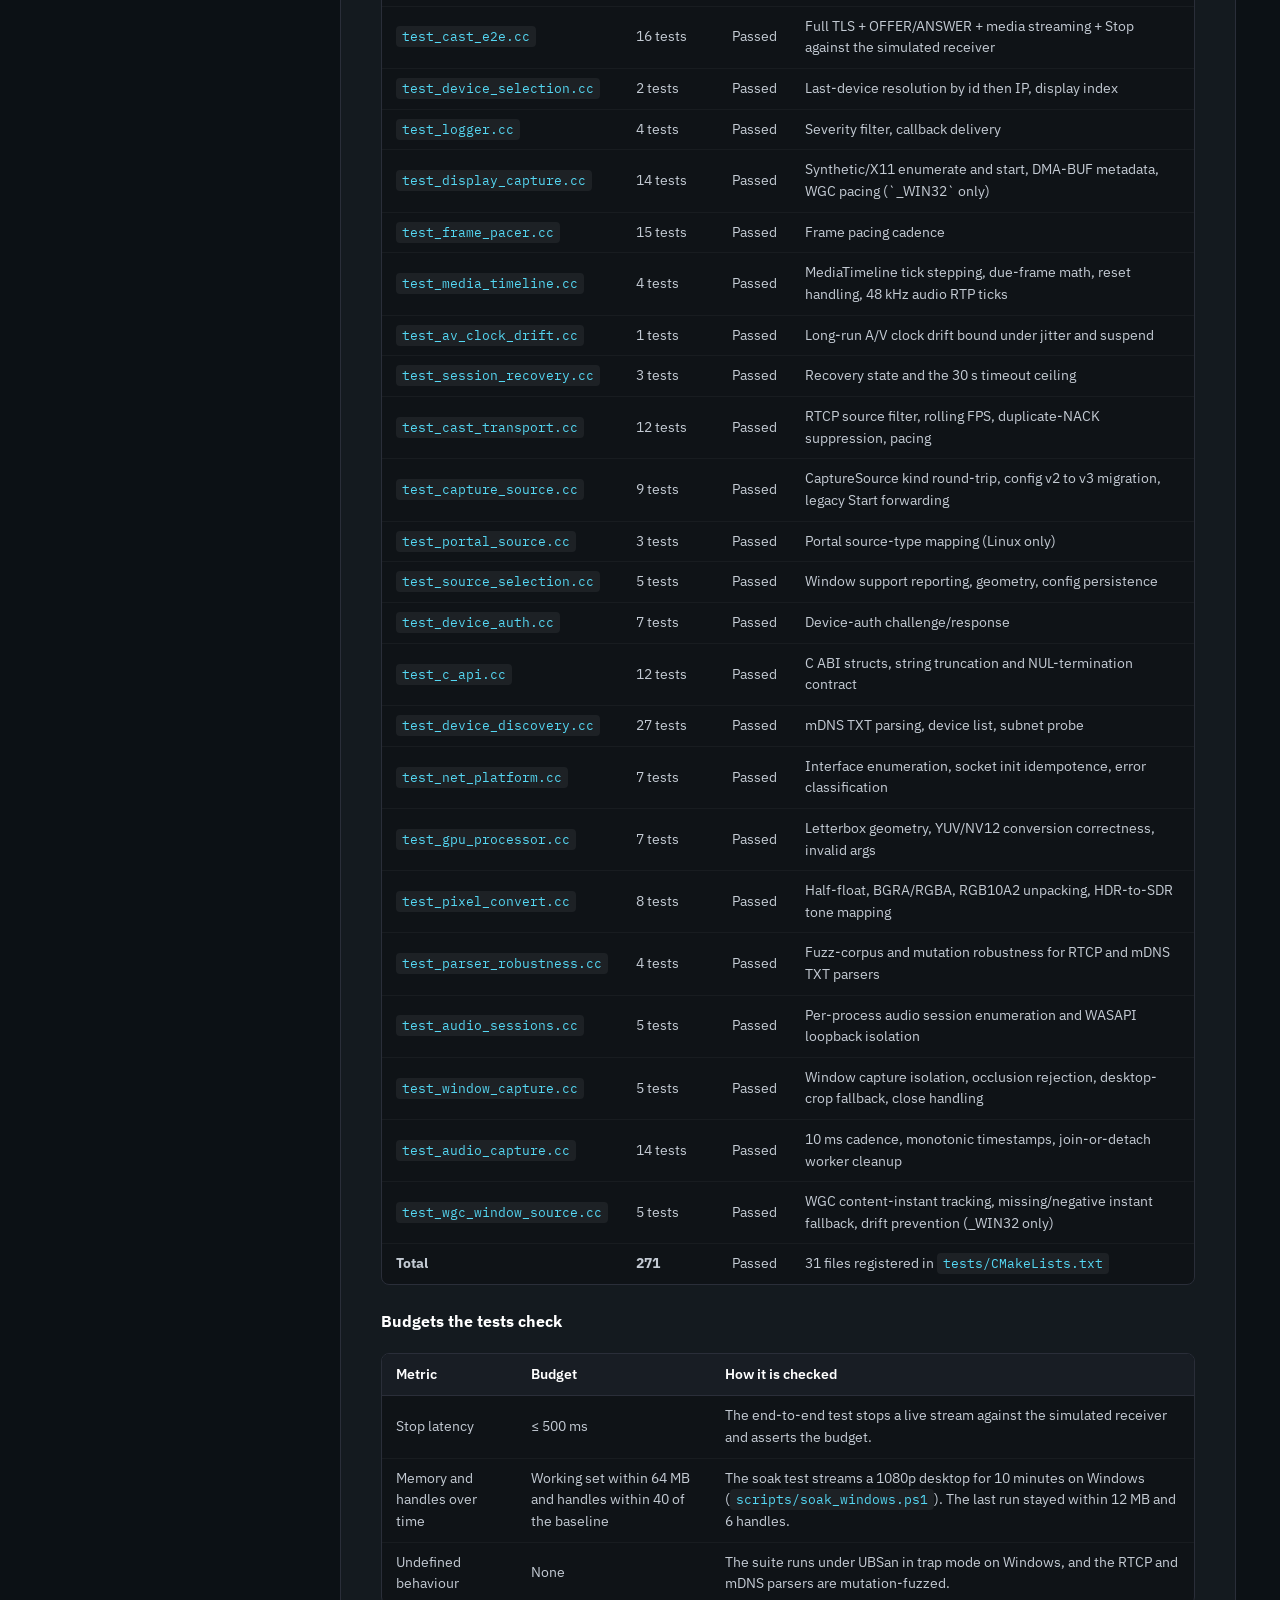
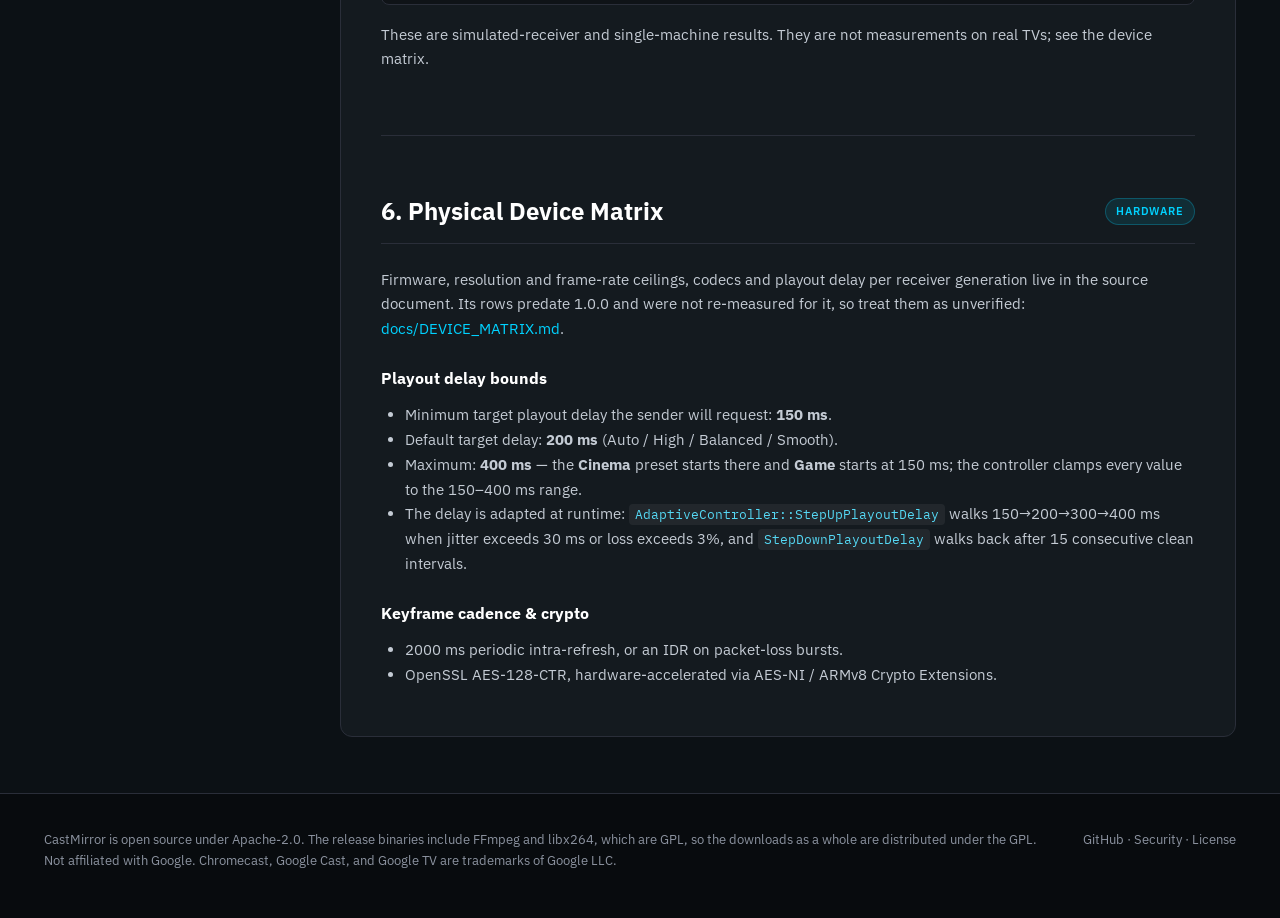
==== commit 57c7e9c4: "chore(release): integrate 1.0.4 fixes and release notes" ====
--- a/docs/index.html
+++ b/docs/index.html
@@ -48,7 +48,7 @@
       </div>
       <div class="strip" style="margin-top: 8px;">
         <span class="chip">⏱️ <strong>~200 ms</strong> Target Playout</span>
-        <span class="chip">🧪 <strong><!-- testcount -->230<!-- /testcount --></strong> Test Cases</span>
+        <span class="chip">🧪 <strong><!-- testcount -->271<!-- /testcount --></strong> Test Cases</span>
         <span class="chip">⚡ <strong>GPU</strong> H.264 encode</span>
       </div>
     </div>
@@ -214,15 +214,19 @@
 
             <h5>Prerequisites (Debian / Ubuntu)</h5>
             <pre><button class="copy" type="button">Copy</button>sudo apt update
-sudo apt install -y build-essential cmake ninja-build pkg-config protobuf-compiler libprotobuf-dev     libssl-dev libopus-dev libpulse-dev libx11-dev libxext-dev libxrandr-dev libxfixes-dev     libxcomposite-dev libxdamage-dev     libva-dev libdrm-dev libavcodec-dev libswscale-dev libavutil-dev nlohmann-json3-dev libgtest-dev     libgtk-4-dev libadwaita-1-dev</pre>
+sudo apt install -y build-essential cmake ninja-build pkg-config protobuf-compiler libprotobuf-dev \
+    libssl-dev libopus-dev libpulse-dev libx11-dev libxext-dev libxrandr-dev libxfixes-dev \
+    libxcomposite-dev libxdamage-dev \
+    libva-dev libdrm-dev libpipewire-0.3-dev libglib2.0-dev libavcodec-dev libswscale-dev libavutil-dev \
+    nlohmann-json3-dev libgtest-dev libgtk-4-dev libadwaita-1-dev</pre>
 
             <div class="callout callout-tip">
-              <strong>Optional Window Sharing Packages:</strong> <code>libxcomposite-dev</code> and <code>libxdamage-dev</code> enable occluded-window capture and damage tracking for X11 window sharing.
+              <strong>Optional Packages:</strong> <code>libxcomposite-dev</code> and <code>libxdamage-dev</code> enable occluded-window capture and damage tracking for X11 window sharing. <code>libayatana-appindicator-glib-dev</code> (Debian Testing / Ubuntu 25.04+) enables the system tray icon.
             </div>
 
             <h5>Configure and build</h5>
             <pre><button class="copy" type="button">Copy</button>cmake -S . -B build -G Ninja -DCMAKE_BUILD_TYPE=Release
-cmake --build build -j"12"</pre>
+cmake --build build -j"$(nproc)"</pre>
 
             <h5>Build artifacts</h5>
             <div class="doc-table-wrap">
@@ -233,7 +237,7 @@
                 <tbody>
                   <tr><td><code>build/app/castmirror-gui</code></td><td>Modern GTK 4 + Libadwaita desktop graphical application</td></tr>
                   <tr><td><code>build/app/castmirror</code></td><td>Interactive and non-interactive command-line interface</td></tr>
-                  <tr><td><code>build/tests/castmirror_tests</code></td><td>Full Google Test test suite (<!-- testcount -->230<!-- /testcount --> tests)</td></tr>
+                  <tr><td><code>build/tests/castmirror_tests</code></td><td>Full Google Test test suite (<!-- testcount -->271<!-- /testcount --> tests)</td></tr>
                   <tr><td><code>build/tools/poc-*</code></td><td>Protocol, encoding, and transport benchmark tools</td></tr>
                   <tr><td><code>build/tools/fake-receiver</code></td><td>Automated simulated Cast receiver for local loopback verification</td></tr>
                 </tbody>
@@ -257,6 +261,7 @@
             <h5>Environment variables</h5>
             <ul>
               <li><code>CASTMIRROR_FORCE_SOFTWARE_ENCODE=1</code>: Force FFmpeg <code>libx264</code> software encoding even when VAAPI GPU acceleration is available.</li>
+              <li><code>CASTMIRROR_VAAPI_DEVICE=/dev/dri/renderD129</code>: Use one specific VAAPI render node instead of probing.</li>
               <li><code>CASTMIRROR_FORCE_X11=1</code>: Force X11 display capture instead of the PipeWire portal when running under a Wayland compositor via XWayland.</li>
             </ul>
 
@@ -407,9 +412,9 @@
               <h3>5. Test &amp; Verification Report</h3>
               <span class="doc-badge">Verification</span>
             </div>
-            <p>The suite covers unit tests, integration tests, network impairments and a simulated receiver that speaks TLS and Cast RTP over loopback. CI runs it on Windows and on Ubuntu (Release, ASan and UBSan, TSan) and Fedora.</p>
-
-            <h4>Test Suite Status (<!-- testcount -->230<!-- /testcount --> cases; generated by <code>scripts/count_tests.py</code>)</h4>
+            <p>The suite covers unit tests, integration tests, network impairments and a simulated receiver that speaks TLS and Cast RTP over loopback. CI runs it on Windows (Release and UBSan) and on Ubuntu (Release, GTK4 + System Tray, ASan and UBSan, TSan) and Fedora.</p>
+
+            <h4>Test Suite Status (<!-- testcount -->271<!-- /testcount --> cases; generated by <code>scripts/count_tests.py</code>)</h4>
             <div class="doc-table-wrap">
               <table class="doc-table">
                 <thead>
@@ -418,35 +423,37 @@
                 <tbody>
                   <!-- testsuite:start -->
                     <tr><td><code>test_state_machine.cc</code></td><td>6 tests</td><td>Passed</td><td>State transitions, callback notification, retry limits</td></tr>
-                    <tr><td><code>test_config.cc</code></td><td>3 tests</td><td>Passed</td><td>Defaults, save/load round-trip</td></tr>
+                    <tr><td><code>test_config.cc</code></td><td>4 tests</td><td>Passed</td><td>Defaults, save/load round-trip</td></tr>
                     <tr><td><code>test_capability_model.cc</code></td><td>5 tests</td><td>Passed</td><td>Model classification, preset recommendations, capture-fps passthrough</td></tr>
-                    <tr><td><code>test_offer_answer.cc</code></td><td>5 tests</td><td>Passed</td><td>OFFER JSON, ANSWER parsing, custom audio bitrate, status query</td></tr>
+                    <tr><td><code>test_offer_answer.cc</code></td><td>8 tests</td><td>Passed</td><td>OFFER JSON, ANSWER parsing, custom audio bitrate, status query</td></tr>
                     <tr><td><code>test_crypto.cc</code></td><td>2 tests</td><td>Passed</td><td>AES-128-CTR round-trip, per-frame ciphertext variance</td></tr>
-                    <tr><td><code>test_rtp_rtcp.cc</code></td><td>11 tests</td><td>Passed</td><td>7-byte Cast RTP header, MTU slicing, CAST/CST2 feedback, checkpoint expansion</td></tr>
-                    <tr><td><code>test_adaptive.cc</code></td><td>19 tests</td><td>Passed</td><td>Loss downshifts, RTT/jitter delay scaling, bitrate ramp-up, cooldown</td></tr>
-                    <tr><td><code>test_encoders.cc</code></td><td>19 tests</td><td>Passed</td><td>H.264 Annex-B output, Reconfigure, multi-slice, intra-refresh, Opus cadence</td></tr>
-                    <tr><td><code>test_cast_e2e.cc</code></td><td>13 tests</td><td>Passed</td><td>Full TLS + OFFER/ANSWER + media streaming + Stop against the simulated receiver</td></tr>
+                    <tr><td><code>test_rtp_rtcp.cc</code></td><td>14 tests</td><td>Passed</td><td>7-byte Cast RTP header, MTU slicing, CAST/CST2 feedback, checkpoint expansion</td></tr>
+                    <tr><td><code>test_adaptive.cc</code></td><td>22 tests</td><td>Passed</td><td>Loss downshifts, RTT/jitter delay scaling, bitrate ramp-up, cooldown</td></tr>
+                    <tr><td><code>test_encoders.cc</code></td><td>21 tests</td><td>Passed</td><td>H.264 Annex-B output, Reconfigure, multi-slice, intra-refresh, Opus cadence</td></tr>
+                    <tr><td><code>test_cast_e2e.cc</code></td><td>16 tests</td><td>Passed</td><td>Full TLS + OFFER/ANSWER + media streaming + Stop against the simulated receiver</td></tr>
                     <tr><td><code>test_device_selection.cc</code></td><td>2 tests</td><td>Passed</td><td>Last-device resolution by id then IP, display index</td></tr>
-                    <tr><td><code>test_logger.cc</code></td><td>2 tests</td><td>Passed</td><td>Severity filter, callback delivery</td></tr>
-                    <tr><td><code>test_display_capture.cc</code></td><td>13 tests</td><td>Passed</td><td>Synthetic/X11 enumerate and start, DMA-BUF metadata, WGC pacing (`_WIN32` only)</td></tr>
-                    <tr><td><code>test_frame_pacer.cc</code></td><td>14 tests</td><td>Passed</td><td>Frame pacing cadence</td></tr>
+                    <tr><td><code>test_logger.cc</code></td><td>4 tests</td><td>Passed</td><td>Severity filter, callback delivery</td></tr>
+                    <tr><td><code>test_display_capture.cc</code></td><td>14 tests</td><td>Passed</td><td>Synthetic/X11 enumerate and start, DMA-BUF metadata, WGC pacing (`_WIN32` only)</td></tr>
+                    <tr><td><code>test_frame_pacer.cc</code></td><td>15 tests</td><td>Passed</td><td>Frame pacing cadence</td></tr>
+                    <tr><td><code>test_media_timeline.cc</code></td><td>4 tests</td><td>Passed</td><td>MediaTimeline tick stepping, due-frame math, reset handling, 48 kHz audio RTP ticks</td></tr>
+                    <tr><td><code>test_av_clock_drift.cc</code></td><td>1 tests</td><td>Passed</td><td>Long-run A/V clock drift bound under jitter and suspend</td></tr>
                     <tr><td><code>test_session_recovery.cc</code></td><td>3 tests</td><td>Passed</td><td>Recovery state and the 30 s timeout ceiling</td></tr>
-                    <tr><td><code>test_cast_transport.cc</code></td><td>10 tests</td><td>Passed</td><td>RTCP source filter, rolling FPS, duplicate-NACK suppression, pacing</td></tr>
+                    <tr><td><code>test_cast_transport.cc</code></td><td>12 tests</td><td>Passed</td><td>RTCP source filter, rolling FPS, duplicate-NACK suppression, pacing</td></tr>
                     <tr><td><code>test_capture_source.cc</code></td><td>9 tests</td><td>Passed</td><td>CaptureSource kind round-trip, config v2 to v3 migration, legacy Start forwarding</td></tr>
                     <tr><td><code>test_portal_source.cc</code></td><td>3 tests</td><td>Passed</td><td>Portal source-type mapping (Linux only)</td></tr>
                     <tr><td><code>test_source_selection.cc</code></td><td>5 tests</td><td>Passed</td><td>Window support reporting, geometry, config persistence</td></tr>
                     <tr><td><code>test_device_auth.cc</code></td><td>7 tests</td><td>Passed</td><td>Device-auth challenge/response</td></tr>
-                    <tr><td><code>test_c_api.cc</code></td><td>10 tests</td><td>Passed</td><td>C ABI structs, string truncation and NUL-termination contract</td></tr>
-                    <tr><td><code>test_device_discovery.cc</code></td><td>18 tests</td><td>Passed</td><td>mDNS TXT parsing, device list, subnet probe</td></tr>
+                    <tr><td><code>test_c_api.cc</code></td><td>12 tests</td><td>Passed</td><td>C ABI structs, string truncation and NUL-termination contract</td></tr>
+                    <tr><td><code>test_device_discovery.cc</code></td><td>27 tests</td><td>Passed</td><td>mDNS TXT parsing, device list, subnet probe</td></tr>
                     <tr><td><code>test_net_platform.cc</code></td><td>7 tests</td><td>Passed</td><td>Interface enumeration, socket init idempotence, error classification</td></tr>
-                    <tr><td><code>test_gpu_processor.cc</code></td><td>5 tests</td><td>Passed</td><td>Letterbox geometry, YUV/NV12 conversion correctness, invalid args</td></tr>
-                    <tr><td><code>test_pixel_convert.cc</code></td><td>8 tests</td><td>Passed</td><td></td></tr>
-                    <tr><td><code>test_parser_robustness.cc</code></td><td>4 tests</td><td>Passed</td><td></td></tr>
-                    <tr><td><code>test_audio_sessions.cc</code></td><td>5 tests</td><td>Passed</td><td></td></tr>
-                    <tr><td><code>test_window_capture.cc</code></td><td>5 tests</td><td>Passed</td><td></td></tr>
-                    <tr><td><code>test_audio_capture.cc</code></td><td>12 tests</td><td>Passed</td><td>10 ms cadence, monotonic timestamps, join-or-detach worker cleanup</td></tr>
-                    <tr><td><code>test_wgc_window_source.cc</code></td><td>5 tests</td><td>Passed</td><td></td></tr>
-                    <tr><td><strong>Total</strong></td><td><strong><!-- testcount -->230<!-- /testcount --></strong></td><td>Passed</td><td>29 files registered in <code>tests/CMakeLists.txt</code></td></tr>
+                    <tr><td><code>test_gpu_processor.cc</code></td><td>7 tests</td><td>Passed</td><td>Letterbox geometry, YUV/NV12 conversion correctness, invalid args</td></tr>
+                    <tr><td><code>test_pixel_convert.cc</code></td><td>8 tests</td><td>Passed</td><td>Half-float, BGRA/RGBA, RGB10A2 unpacking, HDR-to-SDR tone mapping</td></tr>
+                    <tr><td><code>test_parser_robustness.cc</code></td><td>4 tests</td><td>Passed</td><td>Fuzz-corpus and mutation robustness for RTCP and mDNS TXT parsers</td></tr>
+                    <tr><td><code>test_audio_sessions.cc</code></td><td>5 tests</td><td>Passed</td><td>Per-process audio session enumeration and WASAPI loopback isolation</td></tr>
+                    <tr><td><code>test_window_capture.cc</code></td><td>5 tests</td><td>Passed</td><td>Window capture isolation, occlusion rejection, desktop-crop fallback, close handling</td></tr>
+                    <tr><td><code>test_audio_capture.cc</code></td><td>14 tests</td><td>Passed</td><td>10 ms cadence, monotonic timestamps, join-or-detach worker cleanup</td></tr>
+                    <tr><td><code>test_wgc_window_source.cc</code></td><td>5 tests</td><td>Passed</td><td>WGC content-instant tracking, missing/negative instant fallback, drift prevention (_WIN32 only)</td></tr>
+                    <tr><td><strong>Total</strong></td><td><strong><!-- testcount -->271<!-- /testcount --></strong></td><td>Passed</td><td>31 files registered in <code>tests/CMakeLists.txt</code></td></tr>
 <!-- testsuite:end -->
                   </tbody>
               </table>
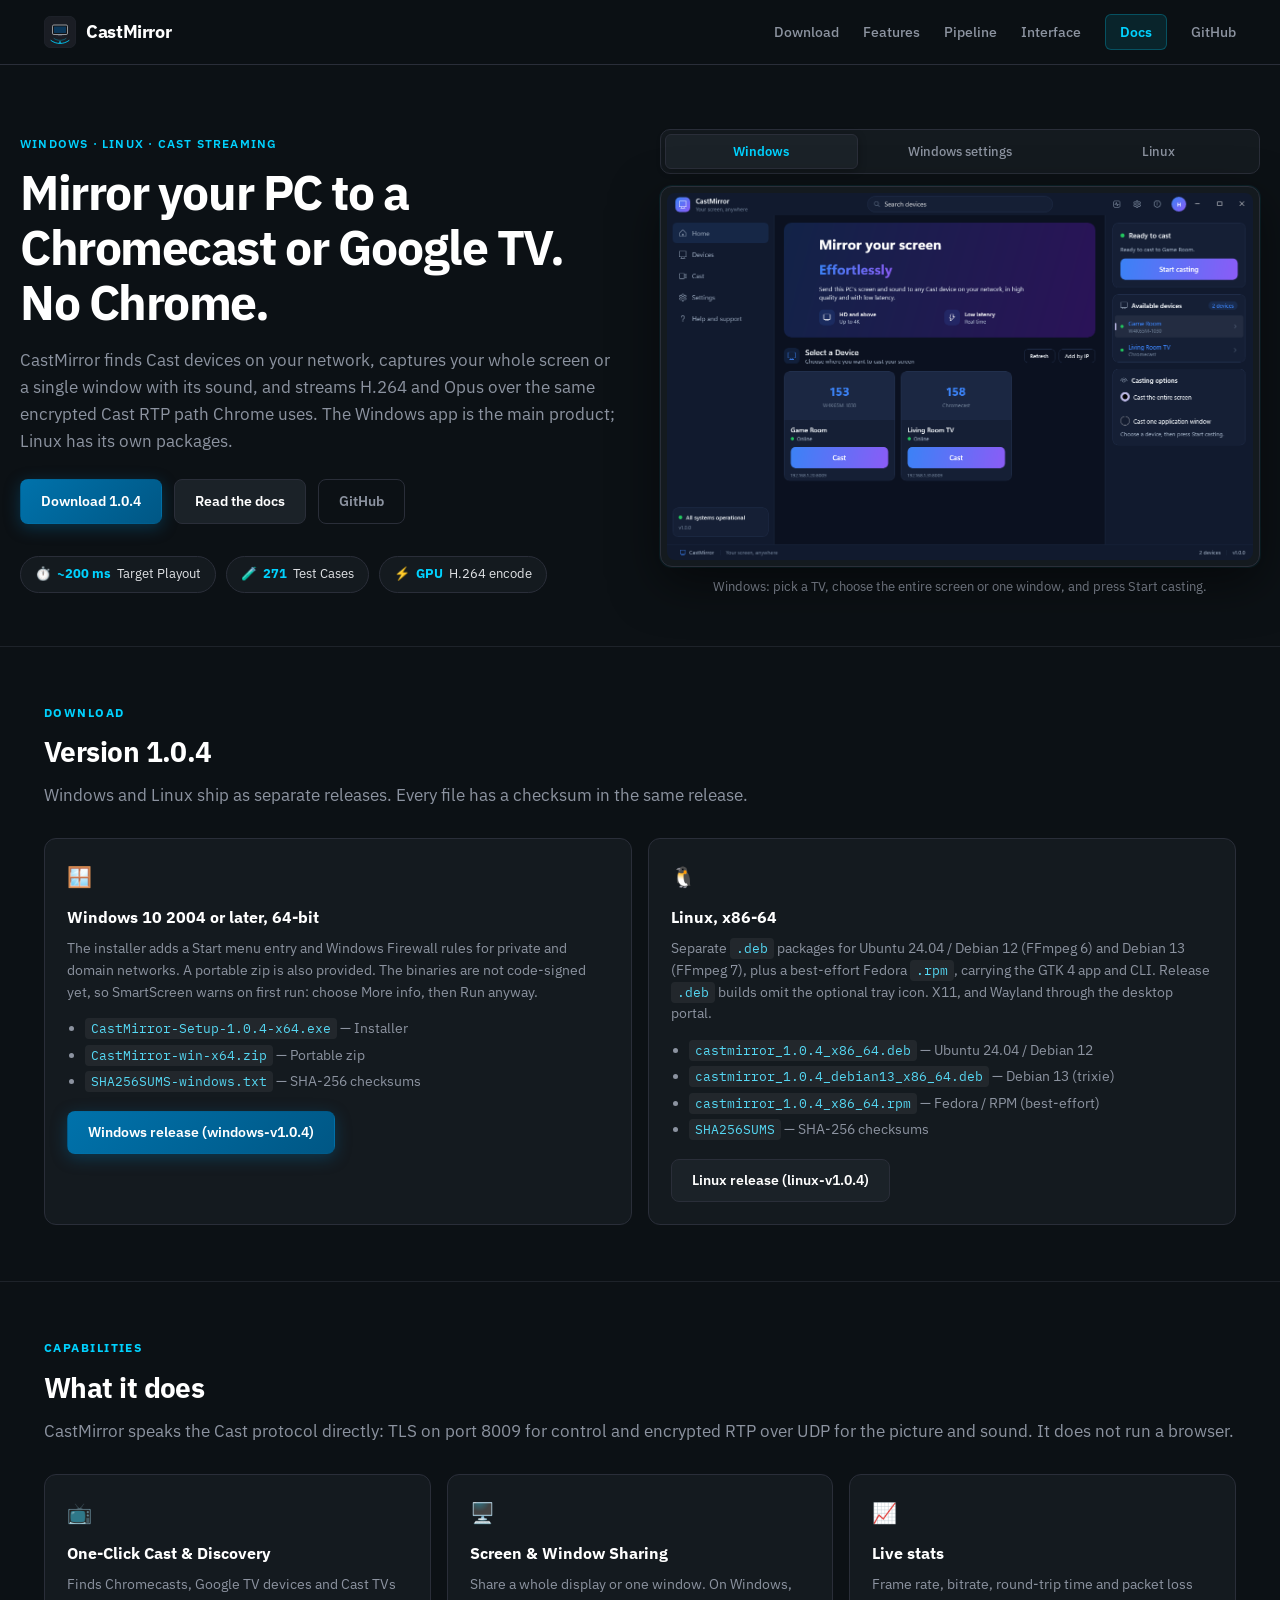
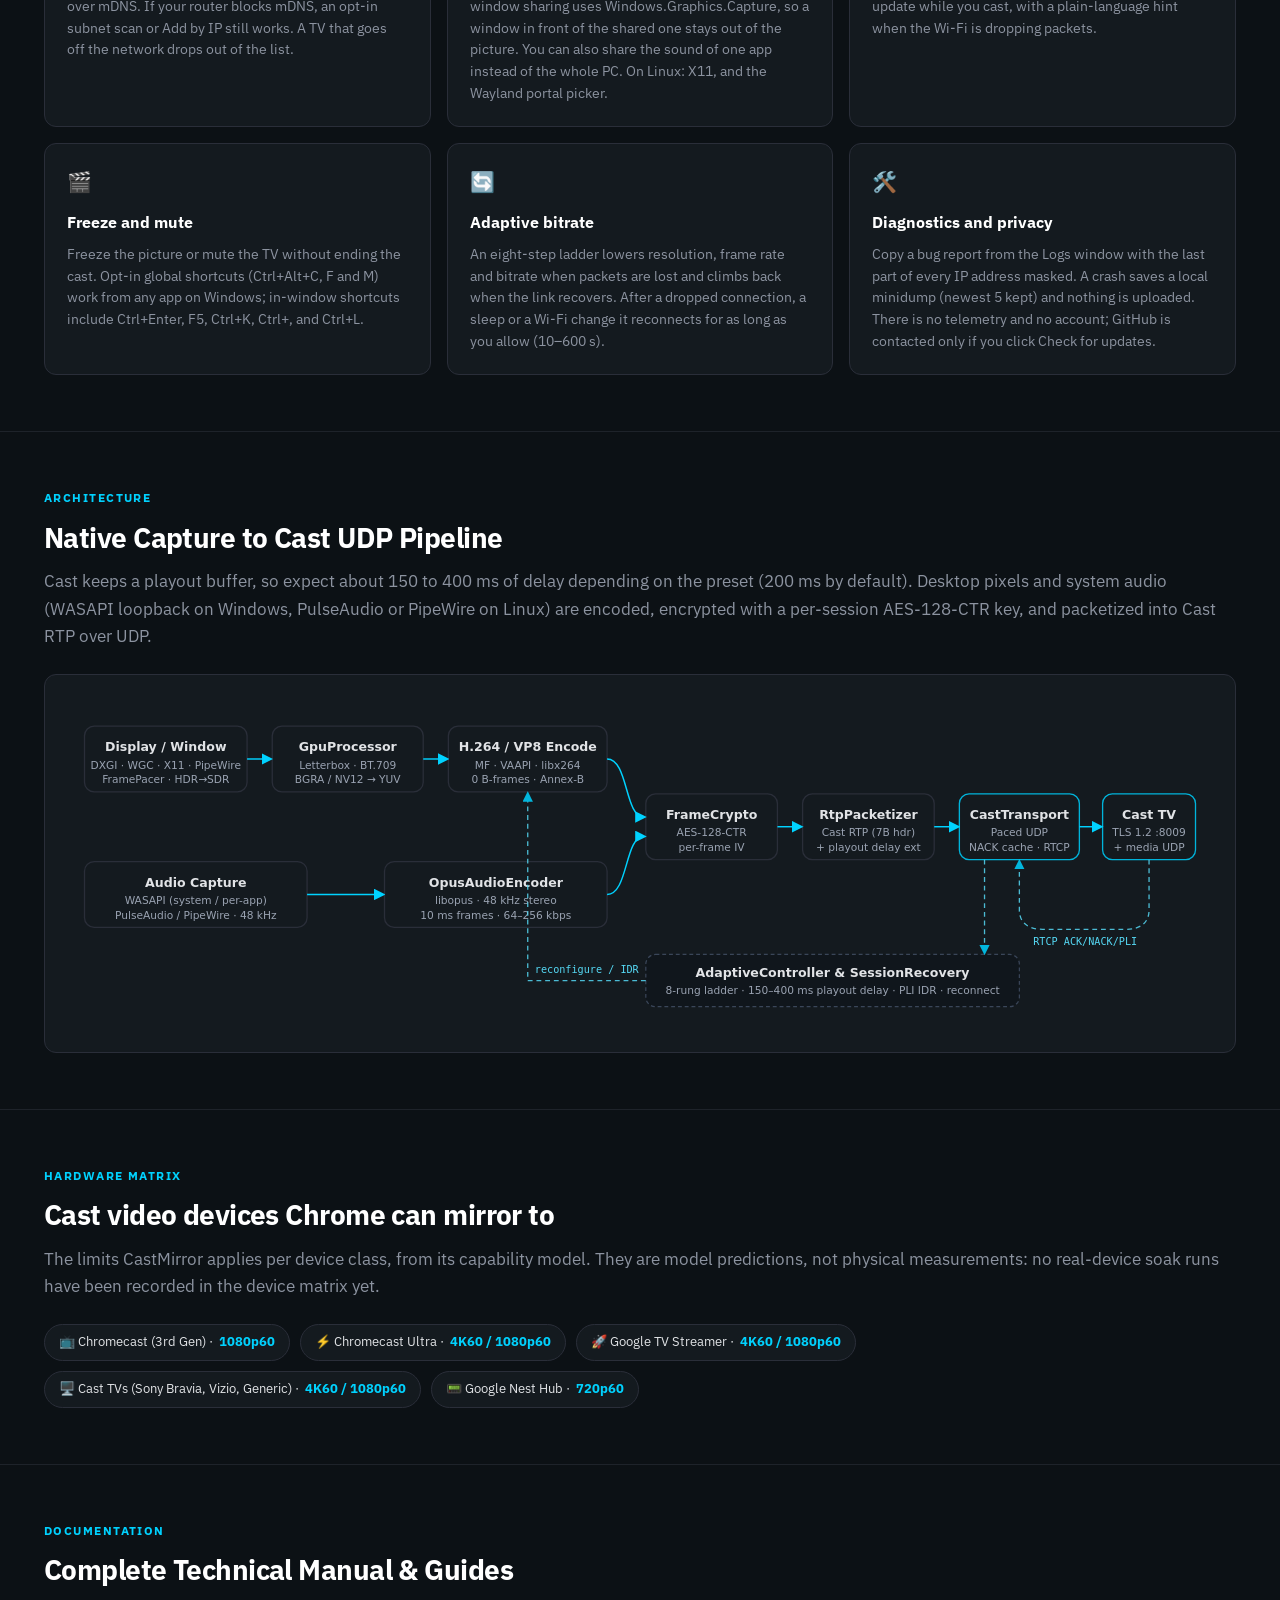
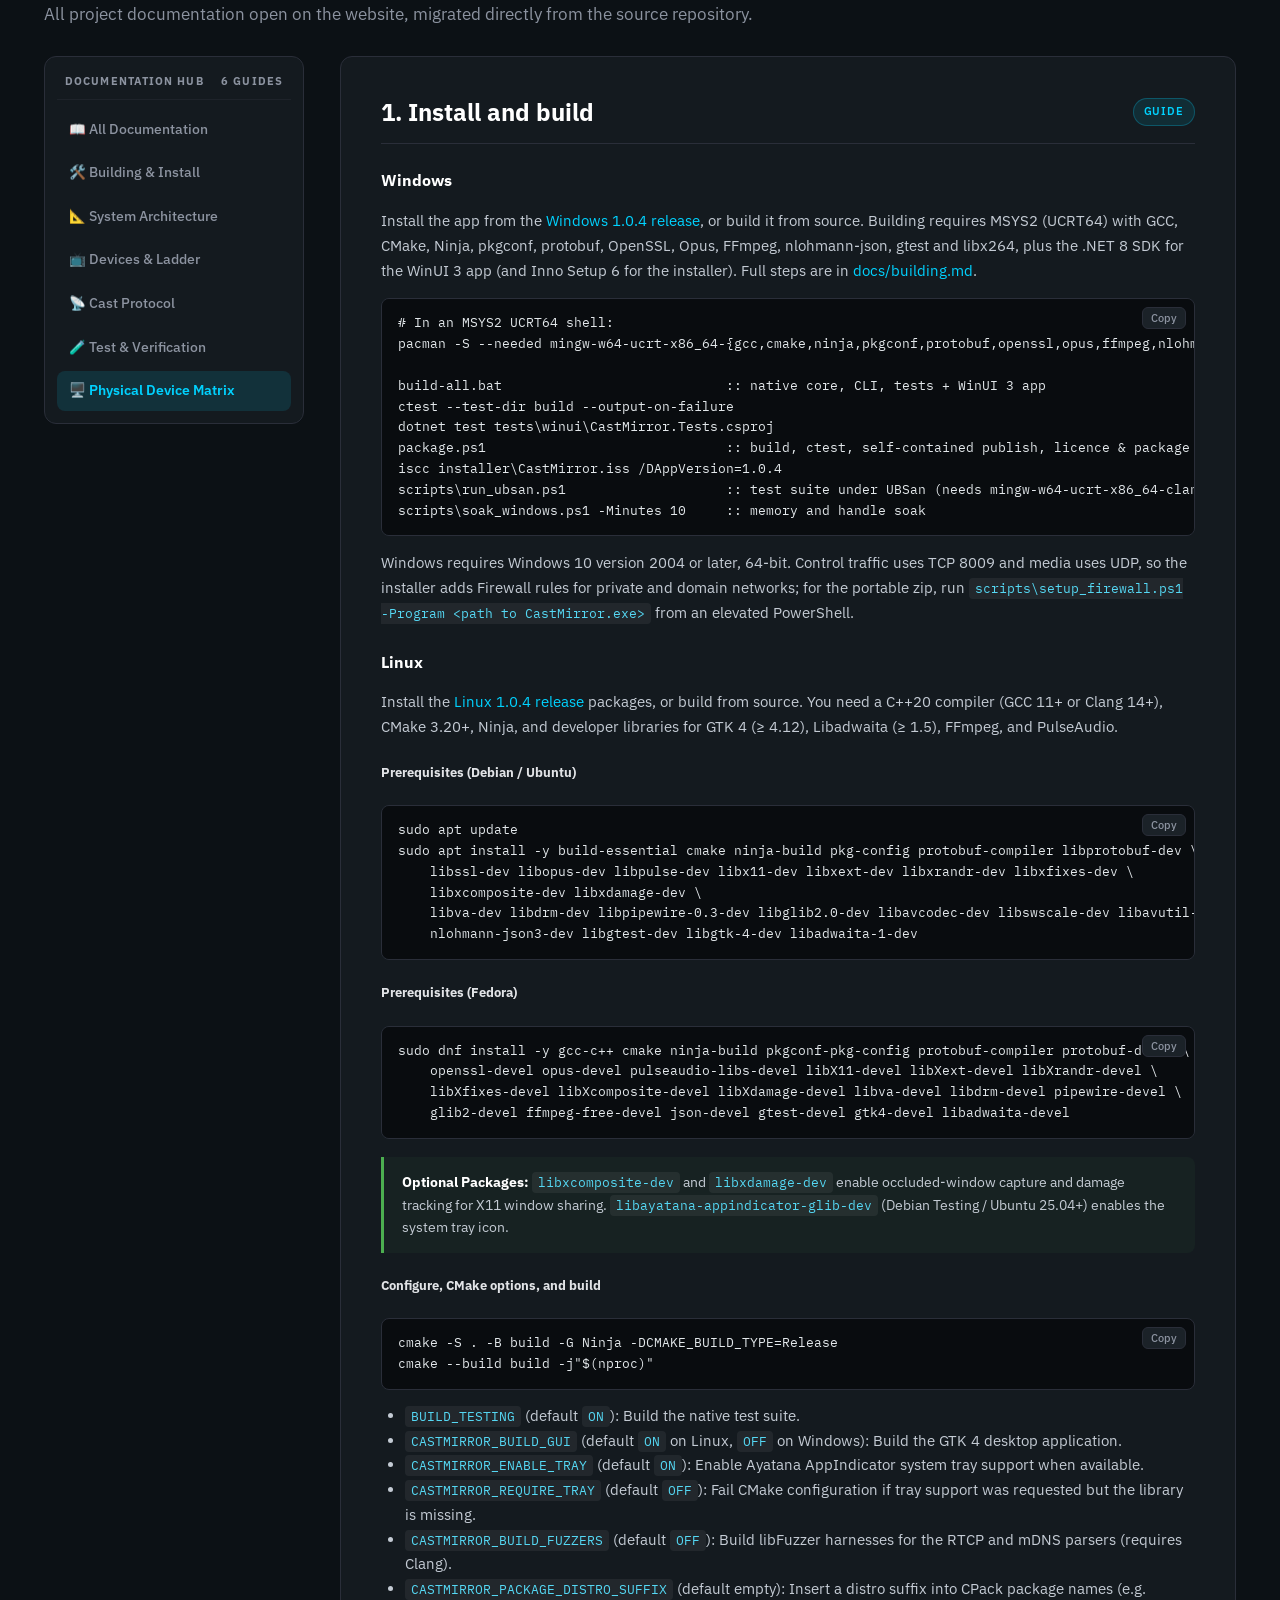
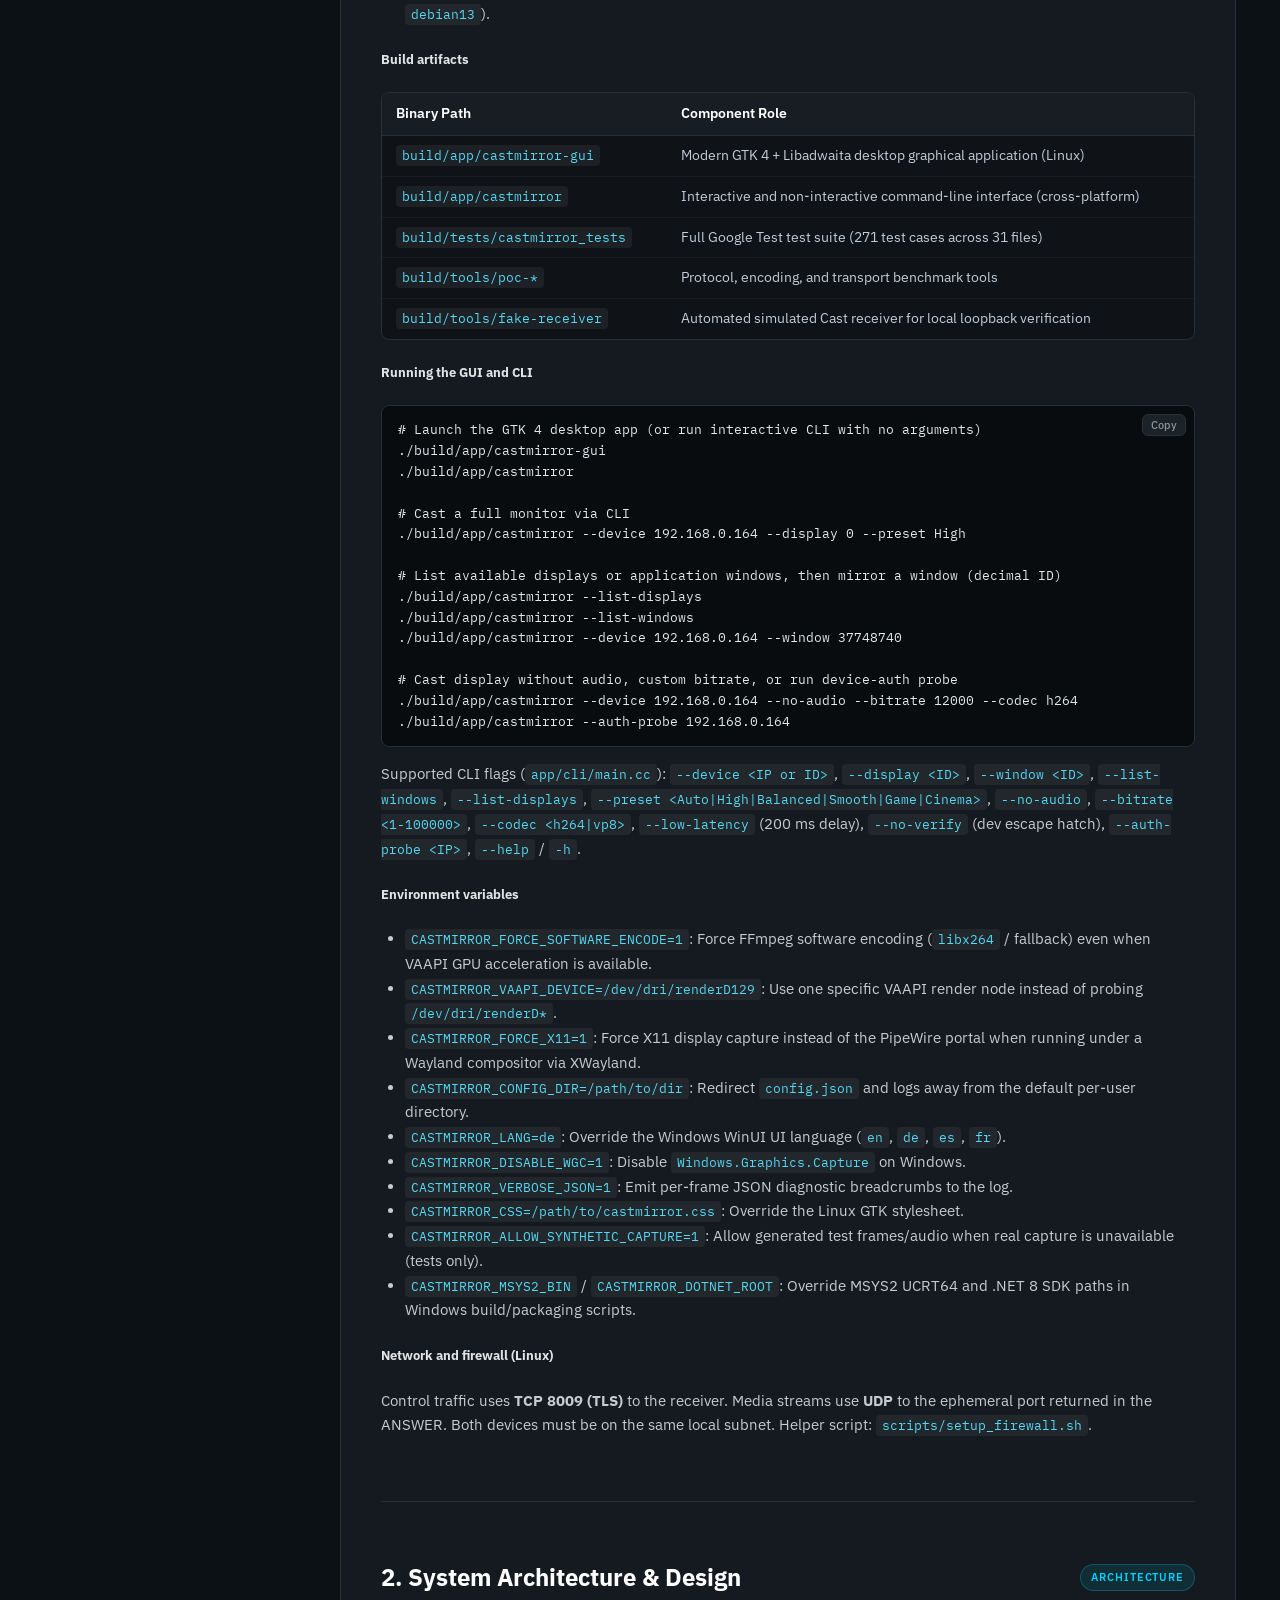
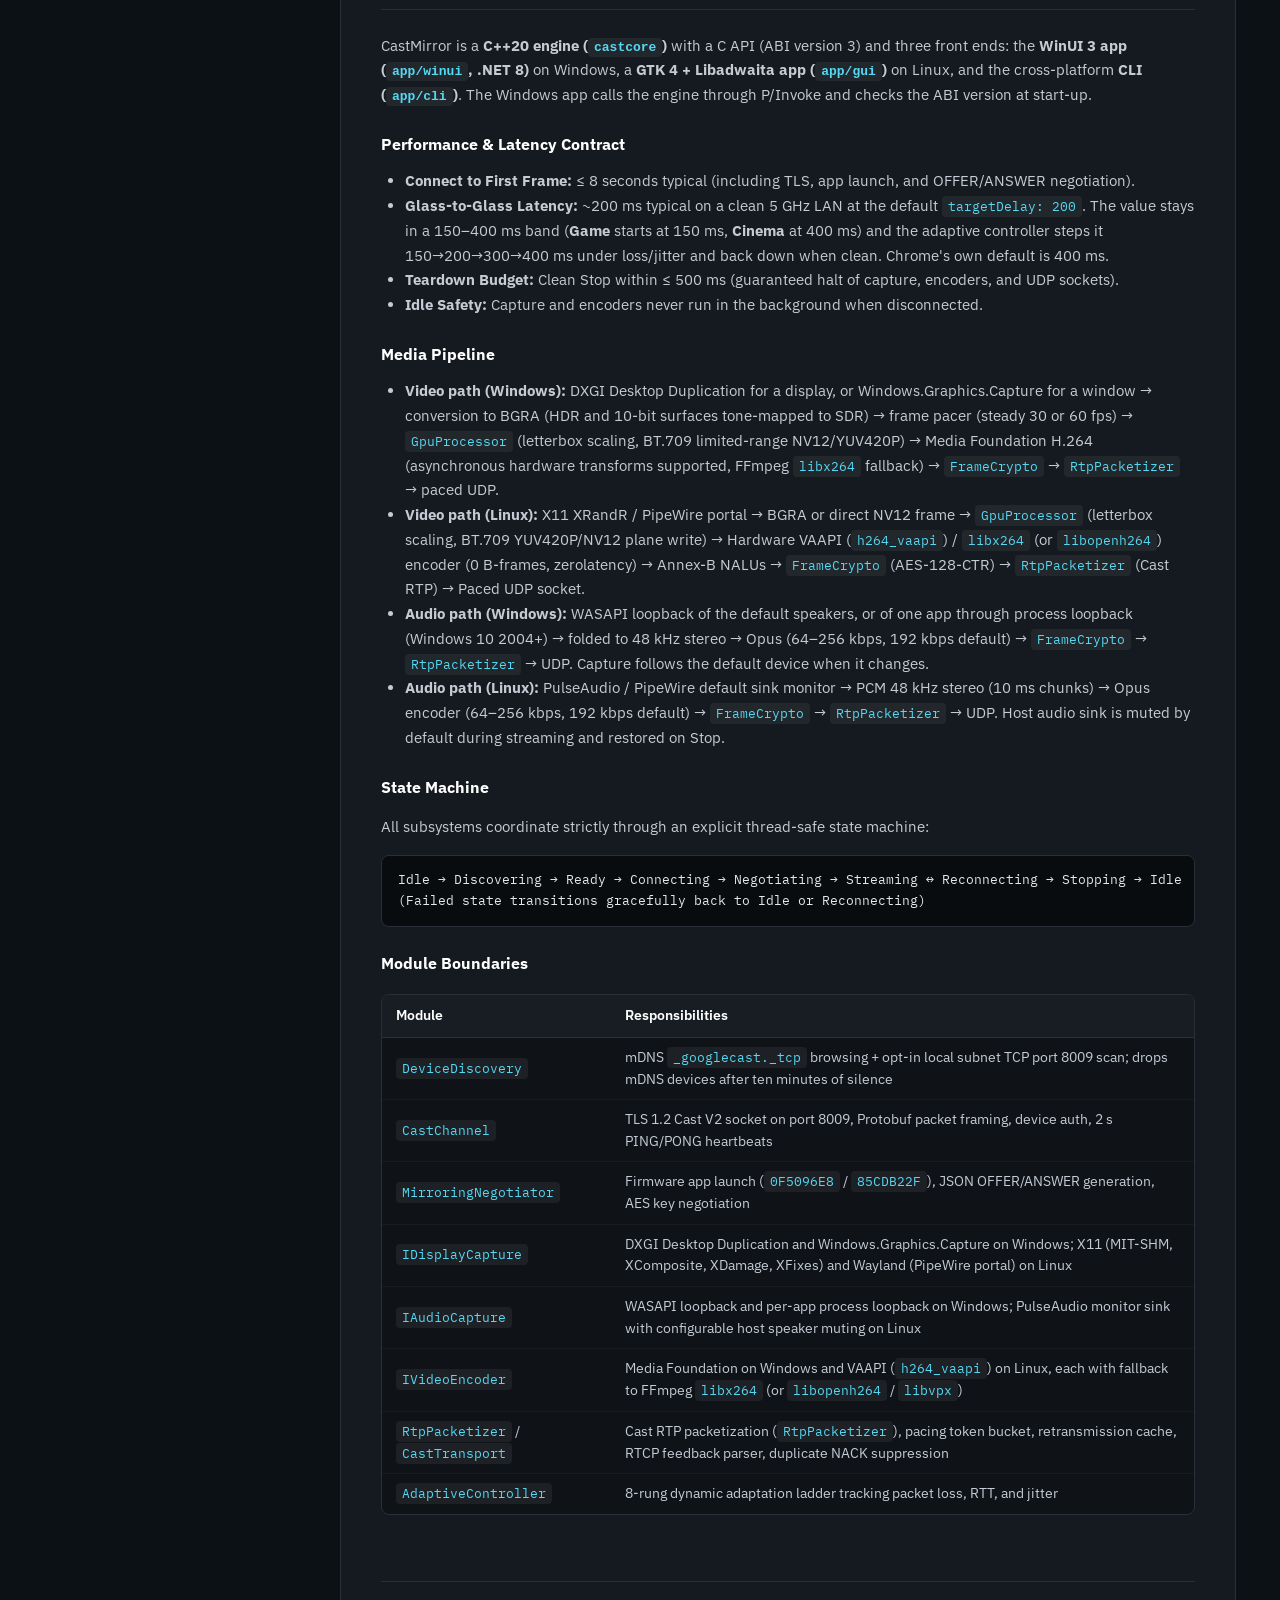
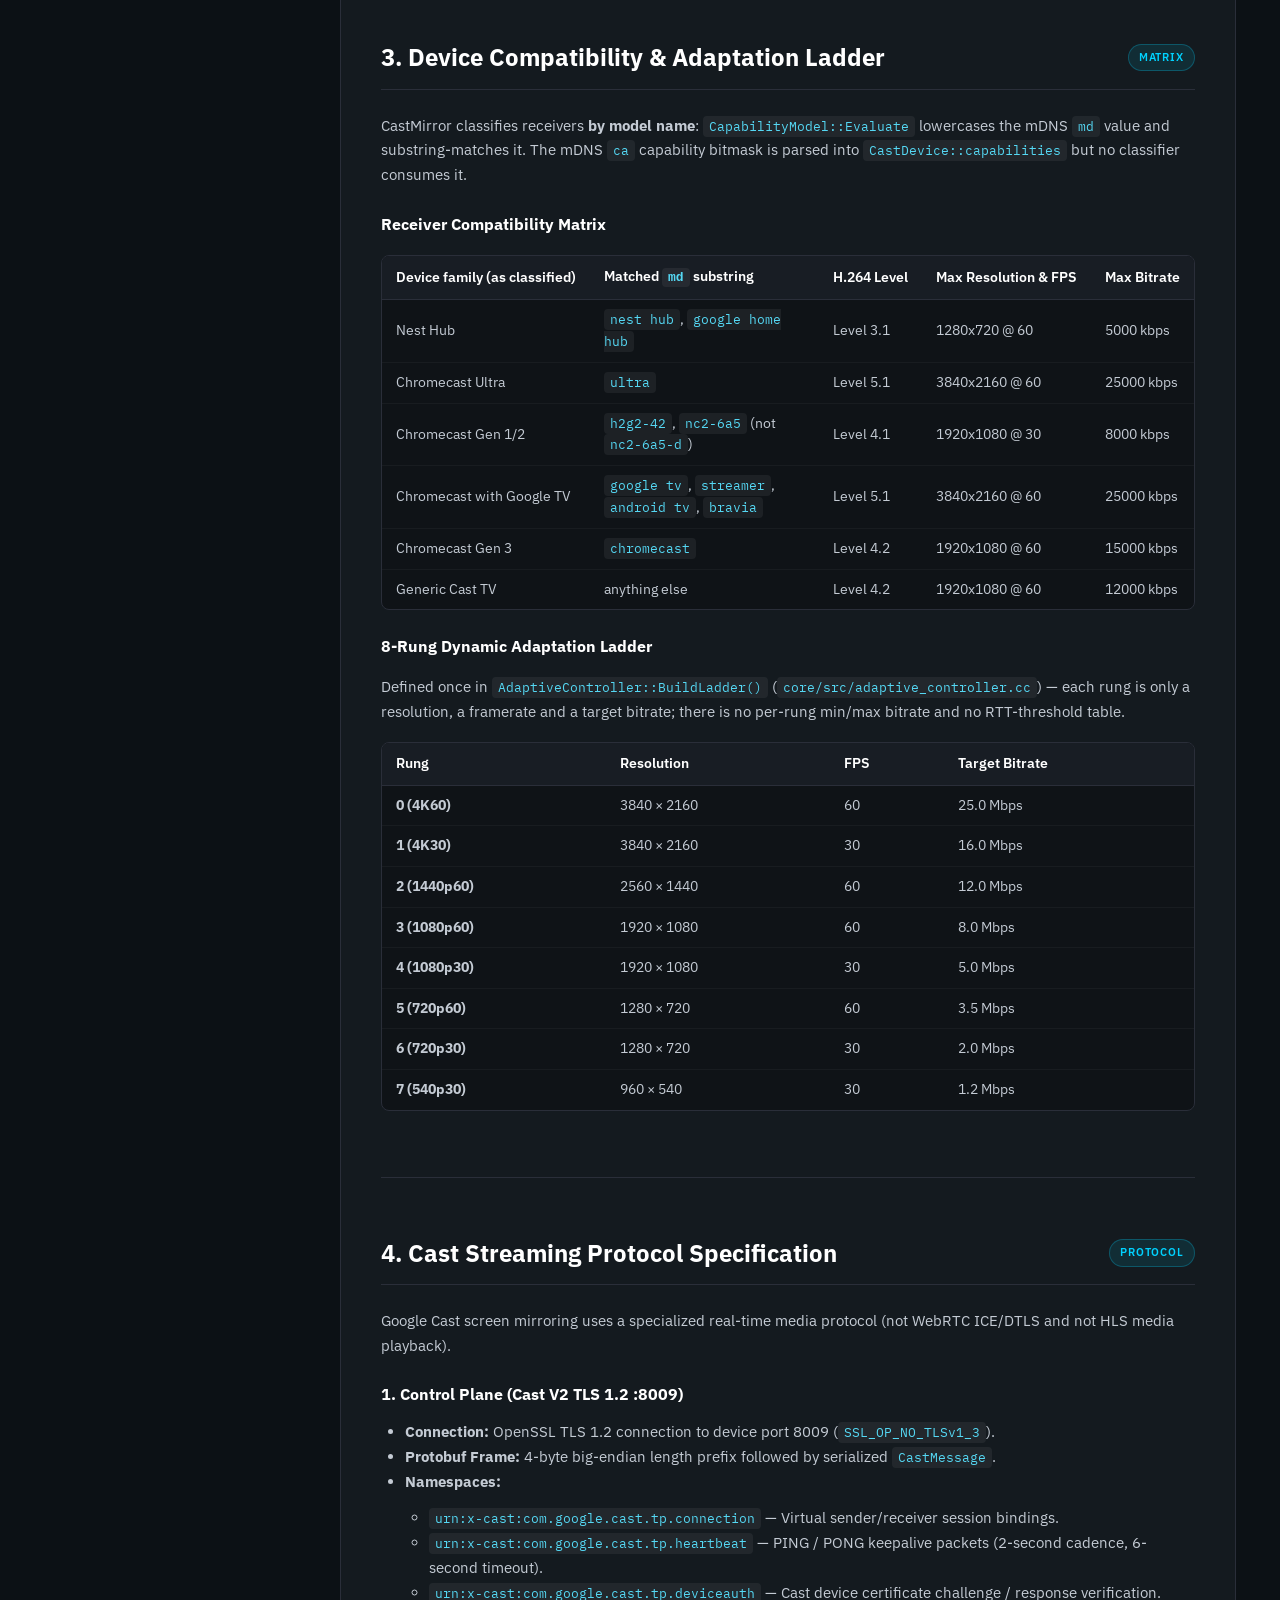
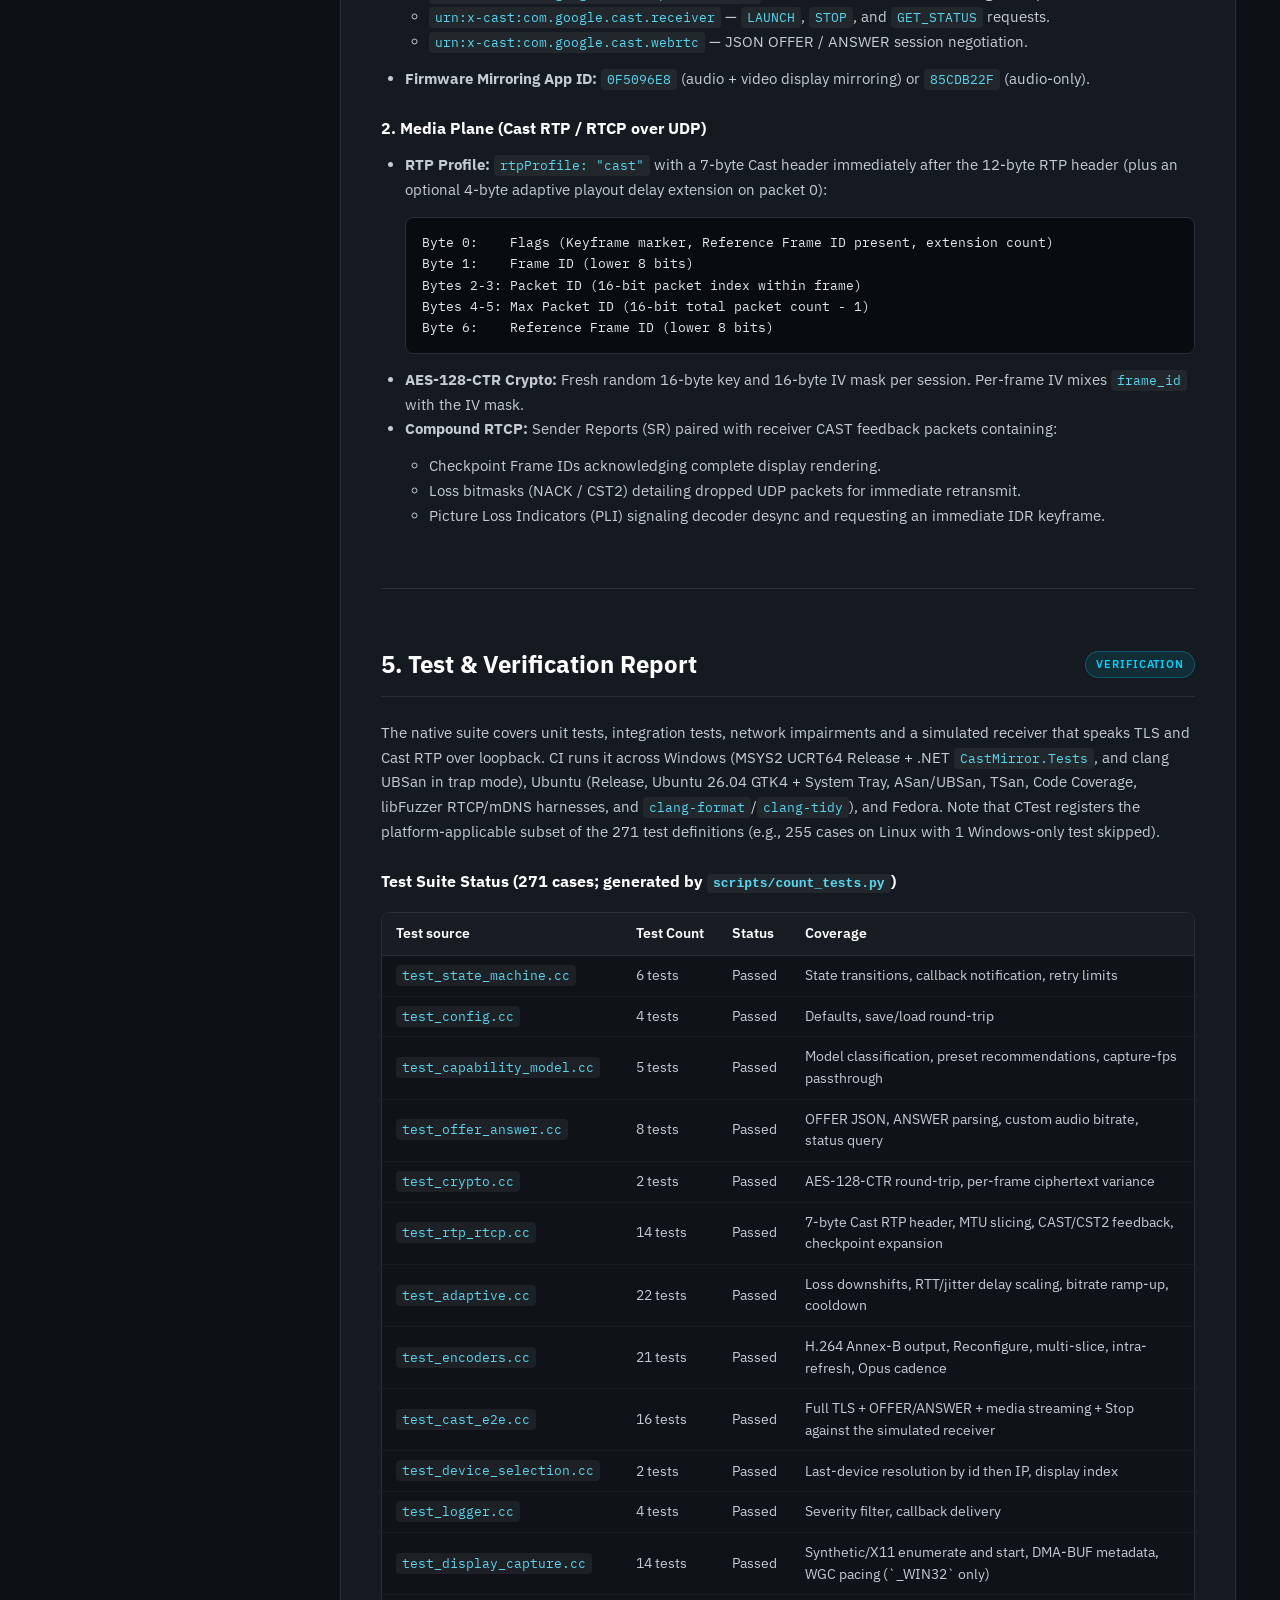
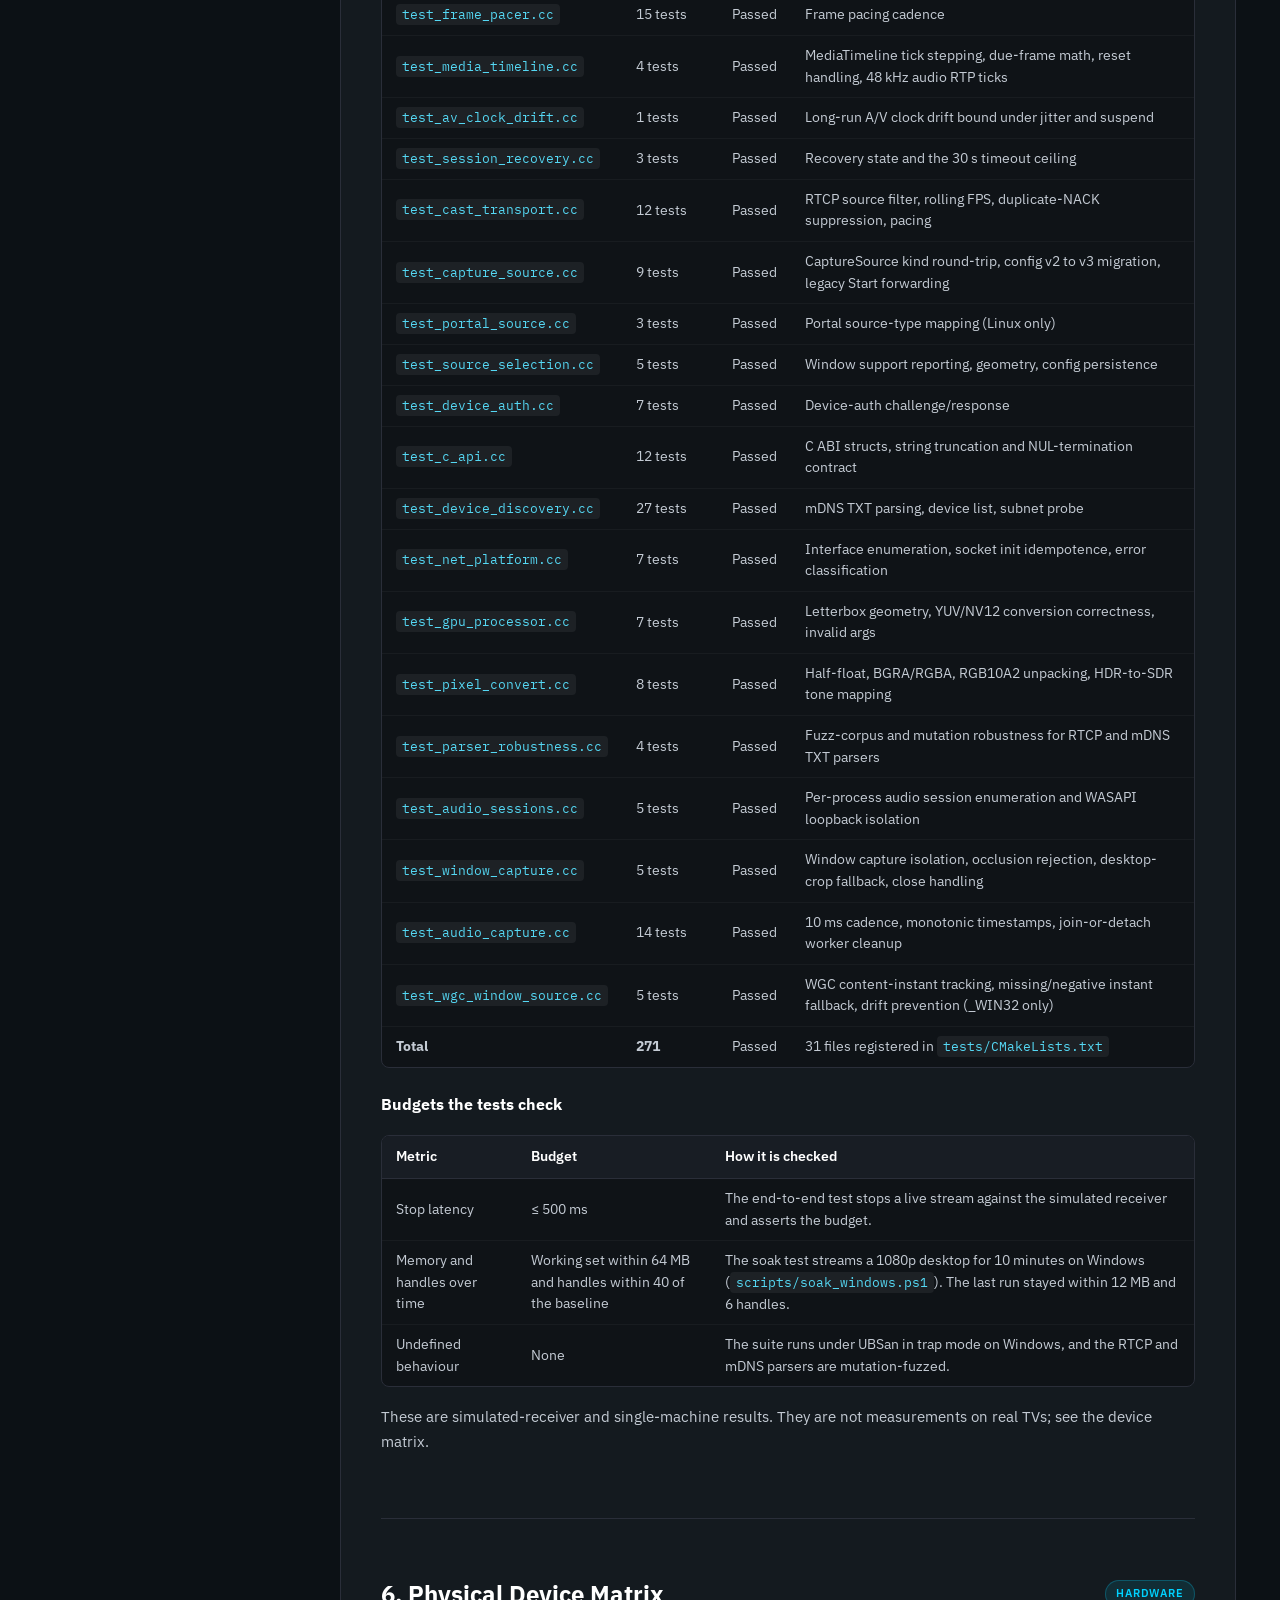
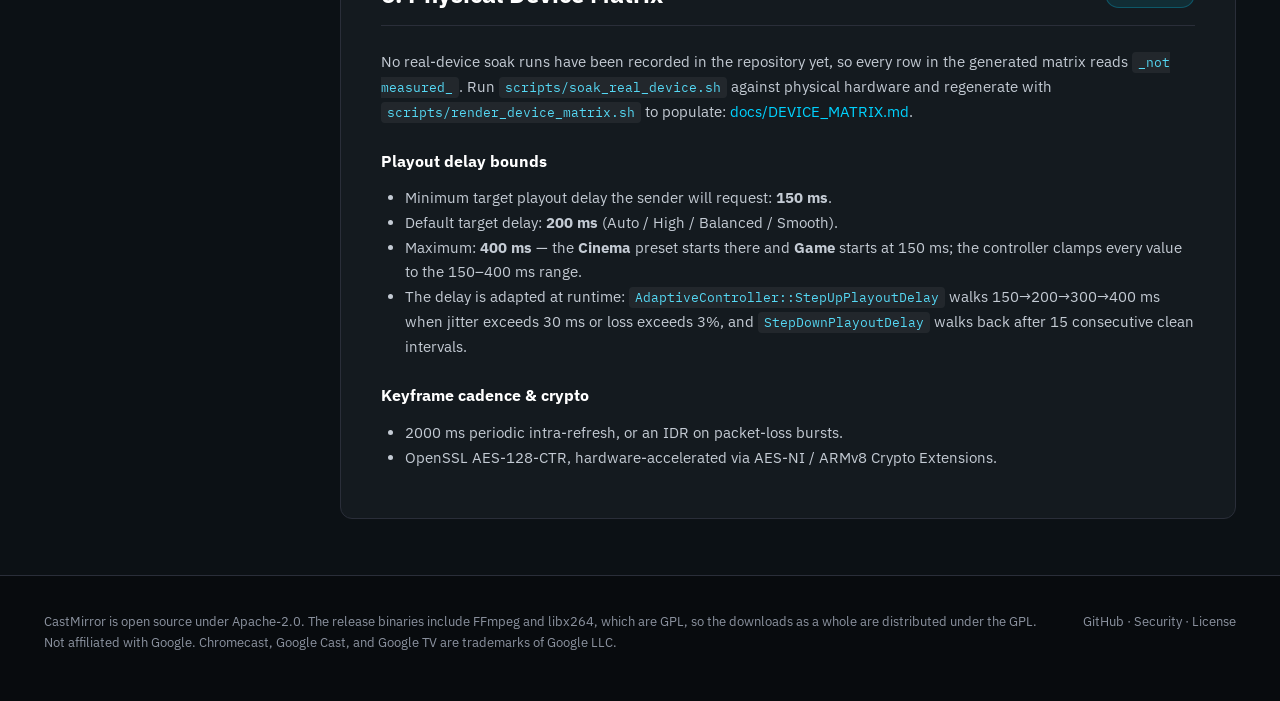
==== commit ab30ba8d: "docs: audit and sync all documentation, manpages, and Pages site for v1.0.4" ====
--- a/docs/index.html
+++ b/docs/index.html
@@ -42,7 +42,7 @@
         CastMirror finds Cast devices on your network, captures your whole screen or a single window with its sound, and streams H.264 and Opus over the same encrypted Cast RTP path Chrome uses. The Windows app is the main product; Linux has its own packages.
       </p>
       <div class="cta">
-        <a class="btn btn-primary" href="#download">Download 1.0.0</a>
+        <a class="btn btn-primary" href="#download">Download 1.0.4</a>
         <a class="btn btn-secondary" href="#documentation">Read the docs</a>
         <a class="btn btn-ghost" data-repo-href="">GitHub</a>
       </div>
@@ -55,10 +55,10 @@
 
     <!-- Interactive Tabbed App Showcase -->
     <div class="showcase-container" id="showcase">
-      <div class="showcase-tabs">
-        <button class="showcase-tab-btn is-active" data-tab="winmain" type="button">Windows</button>
-        <button class="showcase-tab-btn" data-tab="winsettings" type="button">Windows settings</button>
-        <button class="showcase-tab-btn" data-tab="linuxcast" type="button">Linux</button>
+      <div class="showcase-tabs" role="tablist" aria-label="Application screenshots">
+        <button class="showcase-tab-btn is-active" data-tab="winmain" type="button" role="tab" aria-selected="true">Windows</button>
+        <button class="showcase-tab-btn" data-tab="winsettings" type="button" role="tab" aria-selected="false">Windows settings</button>
+        <button class="showcase-tab-btn" data-tab="linuxcast" type="button" role="tab" aria-selected="false">Linux</button>
       </div>
       <div class="bezel">
         <img id="showcase-img" src="assets/screenshot-windows-main.png" alt="CastMirror on Windows: a navigation rail, two Cast devices as cards, and a casting panel with Start casting and the casting options">
@@ -73,20 +73,31 @@
   <section id="download">
     <div class="wrap">
       <p class="section-kicker">Download</p>
-      <h2>Version 1.0.0</h2>
+      <h2>Version 1.0.4</h2>
       <p class="lede">Windows and Linux ship as separate releases. Every file has a checksum in the same release.</p>
-      <div class="grid">
+      <div class="grid" style="grid-template-columns: repeat(auto-fit, minmax(300px, 1fr));">
         <article class="card">
           <span class="card-icon">🪟</span>
           <h3>Windows 10 2004 or later, 64-bit</h3>
-          <p>The installer adds a Start menu entry and Windows Firewall rules for private and domain networks. A portable zip is also there. The binaries are not code-signed yet, so SmartScreen warns on first run: choose More info, then Run anyway.</p>
-          <p><a class="btn btn-primary" href="https://github.com/vindeckyy/CastMirror/releases/tag/windows-v1.0.0">Windows release</a></p>
+          <p>The installer adds a Start menu entry and Windows Firewall rules for private and domain networks. A portable zip is also provided. The binaries are not code-signed yet, so SmartScreen warns on first run: choose More info, then Run anyway.</p>
+          <ul class="download-files">
+            <li><a href="https://github.com/vindeckyy/CastMirror/releases/download/windows-v1.0.4/CastMirror-Setup-1.0.4-x64.exe"><code>CastMirror-Setup-1.0.4-x64.exe</code></a> — Installer</li>
+            <li><a href="https://github.com/vindeckyy/CastMirror/releases/download/windows-v1.0.4/CastMirror-win-x64.zip"><code>CastMirror-win-x64.zip</code></a> — Portable zip</li>
+            <li><a href="https://github.com/vindeckyy/CastMirror/releases/download/windows-v1.0.4/SHA256SUMS-windows.txt"><code>SHA256SUMS-windows.txt</code></a> — SHA-256 checksums</li>
+          </ul>
+          <p><a class="btn btn-primary" href="https://github.com/vindeckyy/CastMirror/releases/tag/windows-v1.0.4">Windows release (windows-v1.0.4)</a></p>
         </article>
         <article class="card">
           <span class="card-icon">🐧</span>
           <h3>Linux, x86-64</h3>
-          <p>A .deb for Debian and Ubuntu and an .rpm for Fedora, with the GTK 4 app and the command-line tool. X11, and Wayland through the desktop portal. The Windows app gets more testing than this one.</p>
-          <p><a class="btn btn-secondary" href="https://github.com/vindeckyy/CastMirror/releases/tag/linux-v1.0.0">Linux release</a></p>
+          <p>Separate <code>.deb</code> packages for Ubuntu 24.04 / Debian 12 (FFmpeg 6) and Debian 13 (FFmpeg 7), plus a best-effort Fedora <code>.rpm</code>, carrying the GTK 4 app and CLI. Release <code>.deb</code> builds omit the optional tray icon. X11, and Wayland through the desktop portal.</p>
+          <ul class="download-files">
+            <li><a href="https://github.com/vindeckyy/CastMirror/releases/download/linux-v1.0.4/castmirror_1.0.4_x86_64.deb"><code>castmirror_1.0.4_x86_64.deb</code></a> — Ubuntu 24.04 / Debian 12</li>
+            <li><a href="https://github.com/vindeckyy/CastMirror/releases/download/linux-v1.0.4/castmirror_1.0.4_debian13_x86_64.deb"><code>castmirror_1.0.4_debian13_x86_64.deb</code></a> — Debian 13 (trixie)</li>
+            <li><a href="https://github.com/vindeckyy/CastMirror/releases/download/linux-v1.0.4/castmirror_1.0.4_x86_64.rpm"><code>castmirror_1.0.4_x86_64.rpm</code></a> — Fedora / RPM (best-effort)</li>
+            <li><a href="https://github.com/vindeckyy/CastMirror/releases/download/linux-v1.0.4/SHA256SUMS"><code>SHA256SUMS</code></a> — SHA-256 checksums</li>
+          </ul>
+          <p><a class="btn btn-secondary" href="https://github.com/vindeckyy/CastMirror/releases/tag/linux-v1.0.4">Linux release (linux-v1.0.4)</a></p>
         </article>
       </div>
     </div>
@@ -121,19 +132,19 @@
         <article class="card">
           <span class="card-icon">🎬</span>
           <h3>Freeze and mute</h3>
-          <p>Freeze the picture or mute the TV without ending the cast. Global shortcuts (Ctrl+Alt+C, F and M) work from any app on Windows.</p>
+          <p>Freeze the picture or mute the TV without ending the cast. Opt-in global shortcuts (Ctrl+Alt+C, F and M) work from any app on Windows; in-window shortcuts include Ctrl+Enter, F5, Ctrl+K, Ctrl+, and Ctrl+L.</p>
         </article>
 
         <article class="card">
           <span class="card-icon">🔄</span>
           <h3>Adaptive bitrate</h3>
-          <p>An eight-step ladder lowers resolution, frame rate and bitrate when packets are lost and climbs back when the link recovers. After a dropped connection, a sleep or a Wi-Fi change it reconnects for as long as you allow.</p>
+          <p>An eight-step ladder lowers resolution, frame rate and bitrate when packets are lost and climbs back when the link recovers. After a dropped connection, a sleep or a Wi-Fi change it reconnects for as long as you allow (10–600 s).</p>
         </article>
 
         <article class="card">
           <span class="card-icon">🛠️</span>
           <h3>Diagnostics and privacy</h3>
-          <p>Copy a bug report from the Logs window with the last part of every IP address masked. A crash saves a memory dump on your PC and nothing is uploaded. There is no telemetry and no account.</p>
+          <p>Copy a bug report from the Logs window with the last part of every IP address masked. A crash saves a local minidump (newest 5 kept) and nothing is uploaded. There is no telemetry and no account; GitHub is contacted only if you click Check for updates.</p>
         </article>
       </div>
     </div>
@@ -158,12 +169,12 @@
     <div class="wrap">
       <p class="section-kicker">Hardware Matrix</p>
       <h2>Cast video devices Chrome can mirror to</h2>
-      <p class="lede">The limits CastMirror applies per device class, from its capability model. They are predictions, not measurements: the rows in the device matrix predate 1.0.0 and were not re-measured for it.</p>
+      <p class="lede">The limits CastMirror applies per device class, from its capability model. They are model predictions, not physical measurements: no real-device soak runs have been recorded in the device matrix yet.</p>
       <div class="strip">
         <span class="chip">📺 Chromecast (3rd Gen) · <strong>1080p60</strong></span>
-        <span class="chip">⚡ Chromecast Ultra · <strong>4K30 / 1080p60</strong></span>
+        <span class="chip">⚡ Chromecast Ultra · <strong>4K60 / 1080p60</strong></span>
         <span class="chip">🚀 Google TV Streamer · <strong>4K60 / 1080p60</strong></span>
-        <span class="chip">🖥️ Cast TVs (Sony, Vizio, Philips) · <strong>1080p60</strong></span>
+        <span class="chip">🖥️ Cast TVs (Sony Bravia, Vizio, Generic) · <strong>4K60 / 1080p60</strong></span>
         <span class="chip">📟 Google Nest Hub · <strong>720p60</strong></span>
       </div>
     </div>
@@ -202,15 +213,21 @@
               <span class="doc-badge">Guide</span>
             </div>
             <h4>Windows</h4>
-            <p>Install the app from the <a href="https://github.com/vindeckyy/CastMirror/releases/tag/windows-v1.0.0">Windows release</a>, or build it. Building needs MSYS2 (UCRT64) with GCC, CMake, Ninja, protobuf, OpenSSL, Opus, FFmpeg, nlohmann-json and libx264, plus the .NET 8 SDK for the WinUI app. The full package list is in <a data-repo-file="docs/building.md">docs/building.md</a>.</p>
-            <pre><button class="copy" type="button">Copy</button>build-all.bat        :: native core + WinUI app
-package.ps1          :: self-contained publish, licence and package checks
-scripts\run_ubsan.ps1   :: test suite under UBSan (needs clang)
-scripts\soak_windows.ps1 -Minutes 10   :: memory and handle soak</pre>
-            <p>Windows needs 10 version 2004 or later, 64-bit. Control traffic uses TCP 8009 and media uses UDP, so the installer adds Firewall rules for private and domain networks; <code>scripts\setup_firewall.ps1</code> does the same for the portable zip.</p>
+            <p>Install the app from the <a href="https://github.com/vindeckyy/CastMirror/releases/tag/windows-v1.0.4">Windows 1.0.4 release</a>, or build it from source. Building requires MSYS2 (UCRT64) with GCC, CMake, Ninja, pkgconf, protobuf, OpenSSL, Opus, FFmpeg, nlohmann-json, gtest and libx264, plus the .NET 8 SDK for the WinUI 3 app (and Inno Setup 6 for the installer). Full steps are in <a data-repo-file="docs/building.md">docs/building.md</a>.</p>
+            <pre><button class="copy" type="button">Copy</button># In an MSYS2 UCRT64 shell:
+pacman -S --needed mingw-w64-ucrt-x86_64-{gcc,cmake,ninja,pkgconf,protobuf,openssl,opus,ffmpeg,nlohmann-json,gtest,libx264}
+
+build-all.bat                            :: native core, CLI, tests + WinUI 3 app
+ctest --test-dir build --output-on-failure
+dotnet test tests\winui\CastMirror.Tests.csproj
+package.ps1                              :: build, ctest, self-contained publish, licence &amp; package checks
+iscc installer\CastMirror.iss /DAppVersion=1.0.4
+scripts\run_ubsan.ps1                    :: test suite under UBSan (needs mingw-w64-ucrt-x86_64-clang)
+scripts\soak_windows.ps1 -Minutes 10     :: memory and handle soak</pre>
+            <p>Windows requires Windows 10 version 2004 or later, 64-bit. Control traffic uses TCP 8009 and media uses UDP, so the installer adds Firewall rules for private and domain networks; for the portable zip, run <code>scripts\setup_firewall.ps1 -Program &lt;path to CastMirror.exe&gt;</code> from an elevated PowerShell.</p>
 
             <h4>Linux</h4>
-            <p>Install the <a href="https://github.com/vindeckyy/CastMirror/releases/tag/linux-v1.0.0">Linux release</a> packages, or build from source. You need a C++20 compiler (GCC 11+ or Clang 14+), CMake 3.20+, Ninja, and developer libraries for GTK 4, Libadwaita, FFmpeg, and PulseAudio.</p>
+            <p>Install the <a href="https://github.com/vindeckyy/CastMirror/releases/tag/linux-v1.0.4">Linux 1.0.4 release</a> packages, or build from source. You need a C++20 compiler (GCC 11+ or Clang 14+), CMake 3.20+, Ninja, and developer libraries for GTK 4 (&ge; 4.12), Libadwaita (&ge; 1.5), FFmpeg, and PulseAudio.</p>
 
             <h5>Prerequisites (Debian / Ubuntu)</h5>
             <pre><button class="copy" type="button">Copy</button>sudo apt update
@@ -220,13 +237,27 @@
     libva-dev libdrm-dev libpipewire-0.3-dev libglib2.0-dev libavcodec-dev libswscale-dev libavutil-dev \
     nlohmann-json3-dev libgtest-dev libgtk-4-dev libadwaita-1-dev</pre>
 
+            <h5>Prerequisites (Fedora)</h5>
+            <pre><button class="copy" type="button">Copy</button>sudo dnf install -y gcc-c++ cmake ninja-build pkgconf-pkg-config protobuf-compiler protobuf-devel \
+    openssl-devel opus-devel pulseaudio-libs-devel libX11-devel libXext-devel libXrandr-devel \
+    libXfixes-devel libXcomposite-devel libXdamage-devel libva-devel libdrm-devel pipewire-devel \
+    glib2-devel ffmpeg-free-devel json-devel gtest-devel gtk4-devel libadwaita-devel</pre>
+
             <div class="callout callout-tip">
               <strong>Optional Packages:</strong> <code>libxcomposite-dev</code> and <code>libxdamage-dev</code> enable occluded-window capture and damage tracking for X11 window sharing. <code>libayatana-appindicator-glib-dev</code> (Debian Testing / Ubuntu 25.04+) enables the system tray icon.
             </div>
 
-            <h5>Configure and build</h5>
+            <h5>Configure, CMake options, and build</h5>
             <pre><button class="copy" type="button">Copy</button>cmake -S . -B build -G Ninja -DCMAKE_BUILD_TYPE=Release
 cmake --build build -j"$(nproc)"</pre>
+            <ul>
+              <li><code>BUILD_TESTING</code> (default <code>ON</code>): Build the native test suite.</li>
+              <li><code>CASTMIRROR_BUILD_GUI</code> (default <code>ON</code> on Linux, <code>OFF</code> on Windows): Build the GTK 4 desktop application.</li>
+              <li><code>CASTMIRROR_ENABLE_TRAY</code> (default <code>ON</code>): Enable Ayatana AppIndicator system tray support when available.</li>
+              <li><code>CASTMIRROR_REQUIRE_TRAY</code> (default <code>OFF</code>): Fail CMake configuration if tray support was requested but the library is missing.</li>
+              <li><code>CASTMIRROR_BUILD_FUZZERS</code> (default <code>OFF</code>): Build libFuzzer harnesses for the RTCP and mDNS parsers (requires Clang).</li>
+              <li><code>CASTMIRROR_PACKAGE_DISTRO_SUFFIX</code> (default empty): Insert a distro suffix into CPack package names (e.g. <code>debian13</code>).</li>
+            </ul>
 
             <h5>Build artifacts</h5>
             <div class="doc-table-wrap">
@@ -235,9 +266,9 @@
                   <tr><th>Binary Path</th><th>Component Role</th></tr>
                 </thead>
                 <tbody>
-                  <tr><td><code>build/app/castmirror-gui</code></td><td>Modern GTK 4 + Libadwaita desktop graphical application</td></tr>
-                  <tr><td><code>build/app/castmirror</code></td><td>Interactive and non-interactive command-line interface</td></tr>
-                  <tr><td><code>build/tests/castmirror_tests</code></td><td>Full Google Test test suite (<!-- testcount -->271<!-- /testcount --> tests)</td></tr>
+                  <tr><td><code>build/app/castmirror-gui</code></td><td>Modern GTK 4 + Libadwaita desktop graphical application (Linux)</td></tr>
+                  <tr><td><code>build/app/castmirror</code></td><td>Interactive and non-interactive command-line interface (cross-platform)</td></tr>
+                  <tr><td><code>build/tests/castmirror_tests</code></td><td>Full Google Test test suite (<!-- testcount -->271<!-- /testcount --> test cases across 31 files)</td></tr>
                   <tr><td><code>build/tools/poc-*</code></td><td>Protocol, encoding, and transport benchmark tools</td></tr>
                   <tr><td><code>build/tools/fake-receiver</code></td><td>Automated simulated Cast receiver for local loopback verification</td></tr>
                 </tbody>
@@ -245,24 +276,35 @@
             </div>
 
             <h5>Running the GUI and CLI</h5>
-            <pre><button class="copy" type="button">Copy</button># Launch the GTK 4 desktop app
+            <pre><button class="copy" type="button">Copy</button># Launch the GTK 4 desktop app (or run interactive CLI with no arguments)
 ./build/app/castmirror-gui
+./build/app/castmirror
 
 # Cast a full monitor via CLI
 ./build/app/castmirror --device 192.168.0.164 --display 0 --preset High
 
-# List available application windows, then mirror one
+# List available displays or application windows, then mirror a window (decimal ID)
+./build/app/castmirror --list-displays
 ./build/app/castmirror --list-windows
-./build/app/castmirror --device 192.168.0.164 --window 0x2400004
-
-# Cast display without mirroring system audio
-./build/app/castmirror --device 192.168.0.164 --no-audio</pre>
+./build/app/castmirror --device 192.168.0.164 --window 37748740
+
+# Cast display without audio, custom bitrate, or run device-auth probe
+./build/app/castmirror --device 192.168.0.164 --no-audio --bitrate 12000 --codec h264
+./build/app/castmirror --auth-probe 192.168.0.164</pre>
+            <p>Supported CLI flags (<code>app/cli/main.cc</code>): <code>--device &lt;IP or ID&gt;</code>, <code>--display &lt;ID&gt;</code>, <code>--window &lt;ID&gt;</code>, <code>--list-windows</code>, <code>--list-displays</code>, <code>--preset &lt;Auto|High|Balanced|Smooth|Game|Cinema&gt;</code>, <code>--no-audio</code>, <code>--bitrate &lt;1-100000&gt;</code>, <code>--codec &lt;h264|vp8&gt;</code>, <code>--low-latency</code> (200 ms delay), <code>--no-verify</code> (dev escape hatch), <code>--auth-probe &lt;IP&gt;</code>, <code>--help</code> / <code>-h</code>.</p>
 
             <h5>Environment variables</h5>
             <ul>
-              <li><code>CASTMIRROR_FORCE_SOFTWARE_ENCODE=1</code>: Force FFmpeg <code>libx264</code> software encoding even when VAAPI GPU acceleration is available.</li>
-              <li><code>CASTMIRROR_VAAPI_DEVICE=/dev/dri/renderD129</code>: Use one specific VAAPI render node instead of probing.</li>
+              <li><code>CASTMIRROR_FORCE_SOFTWARE_ENCODE=1</code>: Force FFmpeg software encoding (<code>libx264</code> / fallback) even when VAAPI GPU acceleration is available.</li>
+              <li><code>CASTMIRROR_VAAPI_DEVICE=/dev/dri/renderD129</code>: Use one specific VAAPI render node instead of probing <code>/dev/dri/renderD*</code>.</li>
               <li><code>CASTMIRROR_FORCE_X11=1</code>: Force X11 display capture instead of the PipeWire portal when running under a Wayland compositor via XWayland.</li>
+              <li><code>CASTMIRROR_CONFIG_DIR=/path/to/dir</code>: Redirect <code>config.json</code> and logs away from the default per-user directory.</li>
+              <li><code>CASTMIRROR_LANG=de</code>: Override the Windows WinUI UI language (<code>en</code>, <code>de</code>, <code>es</code>, <code>fr</code>).</li>
+              <li><code>CASTMIRROR_DISABLE_WGC=1</code>: Disable <code>Windows.Graphics.Capture</code> on Windows.</li>
+              <li><code>CASTMIRROR_VERBOSE_JSON=1</code>: Emit per-frame JSON diagnostic breadcrumbs to the log.</li>
+              <li><code>CASTMIRROR_CSS=/path/to/castmirror.css</code>: Override the Linux GTK stylesheet.</li>
+              <li><code>CASTMIRROR_ALLOW_SYNTHETIC_CAPTURE=1</code>: Allow generated test frames/audio when real capture is unavailable (tests only).</li>
+              <li><code>CASTMIRROR_MSYS2_BIN</code> / <code>CASTMIRROR_DOTNET_ROOT</code>: Override MSYS2 UCRT64 and .NET 8 SDK paths in Windows build/packaging scripts.</li>
             </ul>
 
             <h5>Network and firewall (Linux)</h5>
@@ -275,7 +317,7 @@
               <h3>2. System Architecture &amp; Design</h3>
               <span class="doc-badge">Architecture</span>
             </div>
-            <p>CastMirror is a <strong>C++20 engine (<code>castcore</code>)</strong> with a C API (ABI version 3) and three front ends: the <strong>WinUI 3 app (<code>app/winui</code>, .NET 8)</strong> on Windows, and a <strong>GTK 4 + Libadwaita app (<code>app/gui</code>)</strong> and CLI (<code>app/cli</code>) on Linux. The Windows app calls the engine through P/Invoke and checks the ABI version at start-up.</p>
+            <p>CastMirror is a <strong>C++20 engine (<code>castcore</code>)</strong> with a C API (ABI version 3) and three front ends: the <strong>WinUI 3 app (<code>app/winui</code>, .NET 8)</strong> on Windows, a <strong>GTK 4 + Libadwaita app (<code>app/gui</code>)</strong> on Linux, and the cross-platform <strong>CLI (<code>app/cli</code>)</strong>. The Windows app calls the engine through P/Invoke and checks the ABI version at start-up.</p>
 
             <h4>Performance &amp; Latency Contract</h4>
             <ul>
@@ -287,10 +329,10 @@
 
             <h4>Media Pipeline</h4>
             <ul>
-              <li><strong>Video path (Windows):</strong> DXGI Desktop Duplication for a display, or Windows.Graphics.Capture for a window &rarr; conversion to BGRA (HDR and 10-bit surfaces tone-mapped to SDR) &rarr; frame pacer (steady 30 or 60 fps) &rarr; BT.709 limited-range conversion &rarr; Media Foundation H.264 (asynchronous hardware transforms supported, x264 fallback) &rarr; <code>FrameCrypto</code> &rarr; <code>RtpPacketizer</code> &rarr; paced UDP.</li>
-              <li><strong>Video path (Linux):</strong> X11 XRandR / PipeWire portal &rarr; BGRA frame &rarr; <code>GpuProcessor</code> (letterbox scaling, direct YUV420P/NV12 plane write) &rarr; Hardware VAAPI / libx264 encoder (0 B-frames, zerolatency) &rarr; Annex-B NALUs &rarr; <code>FrameCrypto</code> (AES-128-CTR) &rarr; <code>RtpPacketizer</code> (Cast RTP) &rarr; Paced UDP socket.</li>
-              <li><strong>Audio path (Windows):</strong> WASAPI loopback of the default speakers, or of one app through process loopback (Windows 10 2004+) &rarr; folded to 48 kHz stereo &rarr; Opus &rarr; <code>FrameCrypto</code> &rarr; <code>RtpPacketizer</code> &rarr; UDP. Capture follows the default device when it changes.</li>
-              <li><strong>Audio path (Linux):</strong> PulseAudio / PipeWire default sink monitor &rarr; PCM 48 kHz stereo (10 ms chunks) &rarr; Opus encoder (192 kbps) &rarr; <code>FrameCrypto</code> &rarr; <code>RtpPacketizer</code> &rarr; UDP. Host audio sink is muted during streaming and restored on Stop.</li>
+              <li><strong>Video path (Windows):</strong> DXGI Desktop Duplication for a display, or Windows.Graphics.Capture for a window &rarr; conversion to BGRA (HDR and 10-bit surfaces tone-mapped to SDR) &rarr; frame pacer (steady 30 or 60 fps) &rarr; <code>GpuProcessor</code> (letterbox scaling, BT.709 limited-range NV12/YUV420P) &rarr; Media Foundation H.264 (asynchronous hardware transforms supported, FFmpeg <code>libx264</code> fallback) &rarr; <code>FrameCrypto</code> &rarr; <code>RtpPacketizer</code> &rarr; paced UDP.</li>
+              <li><strong>Video path (Linux):</strong> X11 XRandR / PipeWire portal &rarr; BGRA or direct NV12 frame &rarr; <code>GpuProcessor</code> (letterbox scaling, BT.709 YUV420P/NV12 plane write) &rarr; Hardware VAAPI (<code>h264_vaapi</code>) / <code>libx264</code> (or <code>libopenh264</code>) encoder (0 B-frames, zerolatency) &rarr; Annex-B NALUs &rarr; <code>FrameCrypto</code> (AES-128-CTR) &rarr; <code>RtpPacketizer</code> (Cast RTP) &rarr; Paced UDP socket.</li>
+              <li><strong>Audio path (Windows):</strong> WASAPI loopback of the default speakers, or of one app through process loopback (Windows 10 2004+) &rarr; folded to 48 kHz stereo &rarr; Opus (64–256 kbps, 192 kbps default) &rarr; <code>FrameCrypto</code> &rarr; <code>RtpPacketizer</code> &rarr; UDP. Capture follows the default device when it changes.</li>
+              <li><strong>Audio path (Linux):</strong> PulseAudio / PipeWire default sink monitor &rarr; PCM 48 kHz stereo (10 ms chunks) &rarr; Opus encoder (64–256 kbps, 192 kbps default) &rarr; <code>FrameCrypto</code> &rarr; <code>RtpPacketizer</code> &rarr; UDP. Host audio sink is muted by default during streaming and restored on Stop.</li>
             </ul>
 
             <h4>State Machine</h4>
@@ -305,13 +347,13 @@
                   <tr><th>Module</th><th>Responsibilities</th></tr>
                 </thead>
                 <tbody>
-                  <tr><td><code>DeviceDiscovery</code></td><td>mDNS <code>_googlecast._tcp</code> browsing + local subnet TCP port 8009 scan; drops devices after ten minutes of silence</td></tr>
-                  <tr><td><code>CastChannel</code></td><td>TLS 1.2/1.3 Cast V2 socket on port 8009, Protobuf packet framing, PING/PONG heartbeats</td></tr>
-                  <tr><td><code>MirroringNegotiator</code></td><td>Firmware app launch (<code>0F5096E8</code>), JSON OFFER/ANSWER generation, AES key negotiation</td></tr>
+                  <tr><td><code>DeviceDiscovery</code></td><td>mDNS <code>_googlecast._tcp</code> browsing + opt-in local subnet TCP port 8009 scan; drops mDNS devices after ten minutes of silence</td></tr>
+                  <tr><td><code>CastChannel</code></td><td>TLS 1.2 Cast V2 socket on port 8009, Protobuf packet framing, device auth, 2 s PING/PONG heartbeats</td></tr>
+                  <tr><td><code>MirroringNegotiator</code></td><td>Firmware app launch (<code>0F5096E8</code> / <code>85CDB22F</code>), JSON OFFER/ANSWER generation, AES key negotiation</td></tr>
                   <tr><td><code>IDisplayCapture</code></td><td>DXGI Desktop Duplication and Windows.Graphics.Capture on Windows; X11 (MIT-SHM, XComposite, XDamage, XFixes) and Wayland (PipeWire portal) on Linux</td></tr>
-                  <tr><td><code>IAudioCapture</code></td><td>WASAPI loopback and per-app process loopback on Windows; PulseAudio monitor sink with host speaker muting on Linux</td></tr>
-                  <tr><td><code>IVideoEncoder</code></td><td>Media Foundation on Windows and VAAPI (<code>h264_vaapi</code>) on Linux, each with automatic fallback to FFmpeg <code>libx264</code></td></tr>
-                  <tr><td><code>CastTransport</code></td><td>UDP Cast RTP packetization, pacing token bucket, RTCP feedback parser, duplicate NACK suppression</td></tr>
+                  <tr><td><code>IAudioCapture</code></td><td>WASAPI loopback and per-app process loopback on Windows; PulseAudio monitor sink with configurable host speaker muting on Linux</td></tr>
+                  <tr><td><code>IVideoEncoder</code></td><td>Media Foundation on Windows and VAAPI (<code>h264_vaapi</code>) on Linux, each with fallback to FFmpeg <code>libx264</code> (or <code>libopenh264</code> / <code>libvpx</code>)</td></tr>
+                  <tr><td><code>RtpPacketizer</code> / <code>CastTransport</code></td><td>Cast RTP packetization (<code>RtpPacketizer</code>), pacing token bucket, retransmission cache, RTCP feedback parser, duplicate NACK suppression</td></tr>
                   <tr><td><code>AdaptiveController</code></td><td>8-rung dynamic adaptation ladder tracking packet loss, RTT, and jitter</td></tr>
                 </tbody>
               </table>
@@ -372,14 +414,15 @@
             </div>
             <p>Google Cast screen mirroring uses a specialized real-time media protocol (not WebRTC ICE/DTLS and not HLS media playback).</p>
 
-            <h4>1. Control Plane (Cast V2 TLS :8009)</h4>
-            <ul>
-              <li><strong>Connection:</strong> OpenSSL TLS connection to device port 8009.</li>
+            <h4>1. Control Plane (Cast V2 TLS 1.2 :8009)</h4>
+            <ul>
+              <li><strong>Connection:</strong> OpenSSL TLS 1.2 connection to device port 8009 (<code>SSL_OP_NO_TLSv1_3</code>).</li>
               <li><strong>Protobuf Frame:</strong> 4-byte big-endian length prefix followed by serialized <code>CastMessage</code>.</li>
               <li><strong>Namespaces:</strong>
                 <ul>
                   <li><code>urn:x-cast:com.google.cast.tp.connection</code> &mdash; Virtual sender/receiver session bindings.</li>
-                  <li><code>urn:x-cast:com.google.cast.tp.heartbeat</code> &mdash; PING / PONG keepalive packets (5-second cadence).</li>
+                  <li><code>urn:x-cast:com.google.cast.tp.heartbeat</code> &mdash; PING / PONG keepalive packets (2-second cadence, 6-second timeout).</li>
+                  <li><code>urn:x-cast:com.google.cast.tp.deviceauth</code> &mdash; Cast device certificate challenge / response verification.</li>
                   <li><code>urn:x-cast:com.google.cast.receiver</code> &mdash; <code>LAUNCH</code>, <code>STOP</code>, and <code>GET_STATUS</code> requests.</li>
                   <li><code>urn:x-cast:com.google.cast.webrtc</code> &mdash; JSON OFFER / ANSWER session negotiation.</li>
                 </ul>
@@ -389,11 +432,12 @@
 
             <h4>2. Media Plane (Cast RTP / RTCP over UDP)</h4>
             <ul>
-              <li><strong>RTP Profile:</strong> <code>rtpProfile: "cast"</code> with a custom 7-byte Cast RTP header extension:
-                <pre>Byte 0:    Flags (Keyframe marker, Reference frame present)
-Bytes 1-2: Frame ID (monotonically increasing 16-bit integer)
-Bytes 3-4: Packet ID (packet index within frame)
-Bytes 5-6: Max Packet ID (total packet count - 1)</pre>
+              <li><strong>RTP Profile:</strong> <code>rtpProfile: "cast"</code> with a 7-byte Cast header immediately after the 12-byte RTP header (plus an optional 4-byte adaptive playout delay extension on packet 0):
+                <pre>Byte 0:    Flags (Keyframe marker, Reference Frame ID present, extension count)
+Byte 1:    Frame ID (lower 8 bits)
+Bytes 2-3: Packet ID (16-bit packet index within frame)
+Bytes 4-5: Max Packet ID (16-bit total packet count - 1)
+Byte 6:    Reference Frame ID (lower 8 bits)</pre>
               </li>
               <li><strong>AES-128-CTR Crypto:</strong> Fresh random 16-byte key and 16-byte IV mask per session. Per-frame IV mixes <code>frame_id</code> with the IV mask.</li>
               <li><strong>Compound RTCP:</strong> Sender Reports (SR) paired with receiver CAST feedback packets containing:
@@ -412,7 +456,7 @@
               <h3>5. Test &amp; Verification Report</h3>
               <span class="doc-badge">Verification</span>
             </div>
-            <p>The suite covers unit tests, integration tests, network impairments and a simulated receiver that speaks TLS and Cast RTP over loopback. CI runs it on Windows (Release and UBSan) and on Ubuntu (Release, GTK4 + System Tray, ASan and UBSan, TSan) and Fedora.</p>
+            <p>The native suite covers unit tests, integration tests, network impairments and a simulated receiver that speaks TLS and Cast RTP over loopback. CI runs it across Windows (MSYS2 UCRT64 Release + .NET <code>CastMirror.Tests</code>, and clang UBSan in trap mode), Ubuntu (Release, Ubuntu 26.04 GTK4 + System Tray, ASan/UBSan, TSan, Code Coverage, libFuzzer RTCP/mDNS harnesses, and <code>clang-format</code>/<code>clang-tidy</code>), and Fedora. Note that CTest registers the platform-applicable subset of the <!-- testcount -->271<!-- /testcount --> test definitions (e.g., 255 cases on Linux with 1 Windows-only test skipped).</p>
 
             <h4>Test Suite Status (<!-- testcount -->271<!-- /testcount --> cases; generated by <code>scripts/count_tests.py</code>)</h4>
             <div class="doc-table-wrap">
@@ -481,7 +525,7 @@
               <h3>6. Physical Device Matrix</h3>
               <span class="doc-badge">Hardware</span>
             </div>
-            <p>Firmware, resolution and frame-rate ceilings, codecs and playout delay per receiver generation live in the source document. Its rows predate 1.0.0 and were not re-measured for it, so treat them as unverified: <a data-repo-file="docs/DEVICE_MATRIX.md">docs/DEVICE_MATRIX.md</a>.</p>
+            <p>No real-device soak runs have been recorded in the repository yet, so every row in the generated matrix reads <code>_not measured_</code>. Run <code>scripts/soak_real_device.sh</code> against physical hardware and regenerate with <code>scripts/render_device_matrix.sh</code> to populate: <a data-repo-file="docs/DEVICE_MATRIX.md">docs/DEVICE_MATRIX.md</a>.</p>
 
             <h4>Playout delay bounds</h4>
             <ul>
--- a/docs/styles.css
+++ b/docs/styles.css
@@ -8,10 +8,6 @@
   --text-bright: #ffffff;
   --muted: #8c93a0;
   --cyan: #00d2ff;
-  --primary: #55d8f4;
-  --blue: #0078d4;
-  --live: #4caf50;
-  --warning: #f2c66d;
   --max: 1240px;
   --sans: "IBM Plex Sans", -apple-system, BlinkMacSystemFont, "Segoe UI", Roboto, sans-serif;
   --mono: "IBM Plex Mono", "ui-monospace", SFMono-Regular, Menlo, Monaco, Consolas, monospace;
@@ -38,6 +34,7 @@
 
 a { color: var(--cyan); text-decoration: none; transition: color 0.15s; }
 a:hover { text-decoration: underline; color: #6ee7ff; }
+a:focus-visible, button:focus-visible { outline: 2px solid var(--cyan); outline-offset: 2px; }
 
 .wrap { max-width: var(--max); margin: 0 auto; padding: 0 24px; }
 
@@ -144,13 +141,13 @@
 }
 
 .btn-primary {
-  background: linear-gradient(135deg, #00b4db, #0083b0);
+  background: linear-gradient(135deg, #0072ab, #005785);
   color: #fff;
-  box-shadow: 0 4px 16px rgba(0, 180, 219, 0.3);
+  box-shadow: 0 4px 16px rgba(0, 114, 171, 0.35);
 }
 .btn-primary:hover {
-  background: linear-gradient(135deg, #00c6ee, #0096c7);
-  box-shadow: 0 6px 20px rgba(0, 180, 219, 0.45);
+  background: linear-gradient(135deg, #0082c2, #00669c);
+  box-shadow: 0 6px 20px rgba(0, 130, 194, 0.45);
 }
 
 .btn-secondary {
@@ -241,7 +238,7 @@
 }
 
 /* Sections */
-section { padding: 56px 0; border-top: 1px solid var(--border-subtle); }
+section { padding: 56px 0; border-top: 1px solid var(--border-subtle); scroll-margin-top: 84px; }
 section h2 {
   font-size: 28px;
   letter-spacing: -0.02em;
@@ -389,6 +386,7 @@
 /* All docs rendered continuously */
 .doc-panel {
   display: block;
+  scroll-margin-top: 84px;
   margin-bottom: 56px;
   padding-bottom: 48px;
   border-bottom: 1px solid var(--border);
@@ -488,14 +486,23 @@
 
 .callout strong { color: var(--text-bright); }
 .callout-tip { background: rgba(76, 175, 80, 0.06); border-left-color: #4caf50; }
-.callout-warning { background: rgba(242, 198, 109, 0.06); border-left-color: #f2c66d; }
+
+/* Download card file list */
+.download-files {
+  margin: 14px 0 18px;
+  padding-left: 18px;
+  color: var(--muted);
+  font-size: 13.5px;
+  line-height: 1.65;
+}
+.download-files li { margin-bottom: 4px; }
 
 /* Code and Pre Blocks */
 pre {
   background: #090c0f;
   border: 1px solid var(--border);
   border-radius: 8px;
-  padding: 14px 16px;
+  padding: 14px 76px 14px 16px;
   overflow-x: auto;
   font-family: var(--mono);
   font-size: 13px;
@@ -558,9 +565,10 @@
 
 /* Responsive adjustments */
 @media (max-width: 900px) {
+  nav .wrap { height: auto; padding: 10px 24px; flex-wrap: wrap; gap: 10px; }
+  .nav-links { gap: 14px; flex-wrap: wrap; font-size: 13px; }
   .hero { grid-template-columns: 1fr; padding: 40px 0; }
   .grid { grid-template-columns: 1fr; }
   .docs-layout { grid-template-columns: 1fr; }
   .docs-nav { position: static; }
-  .nav-links { display: none; }
-}
+}
